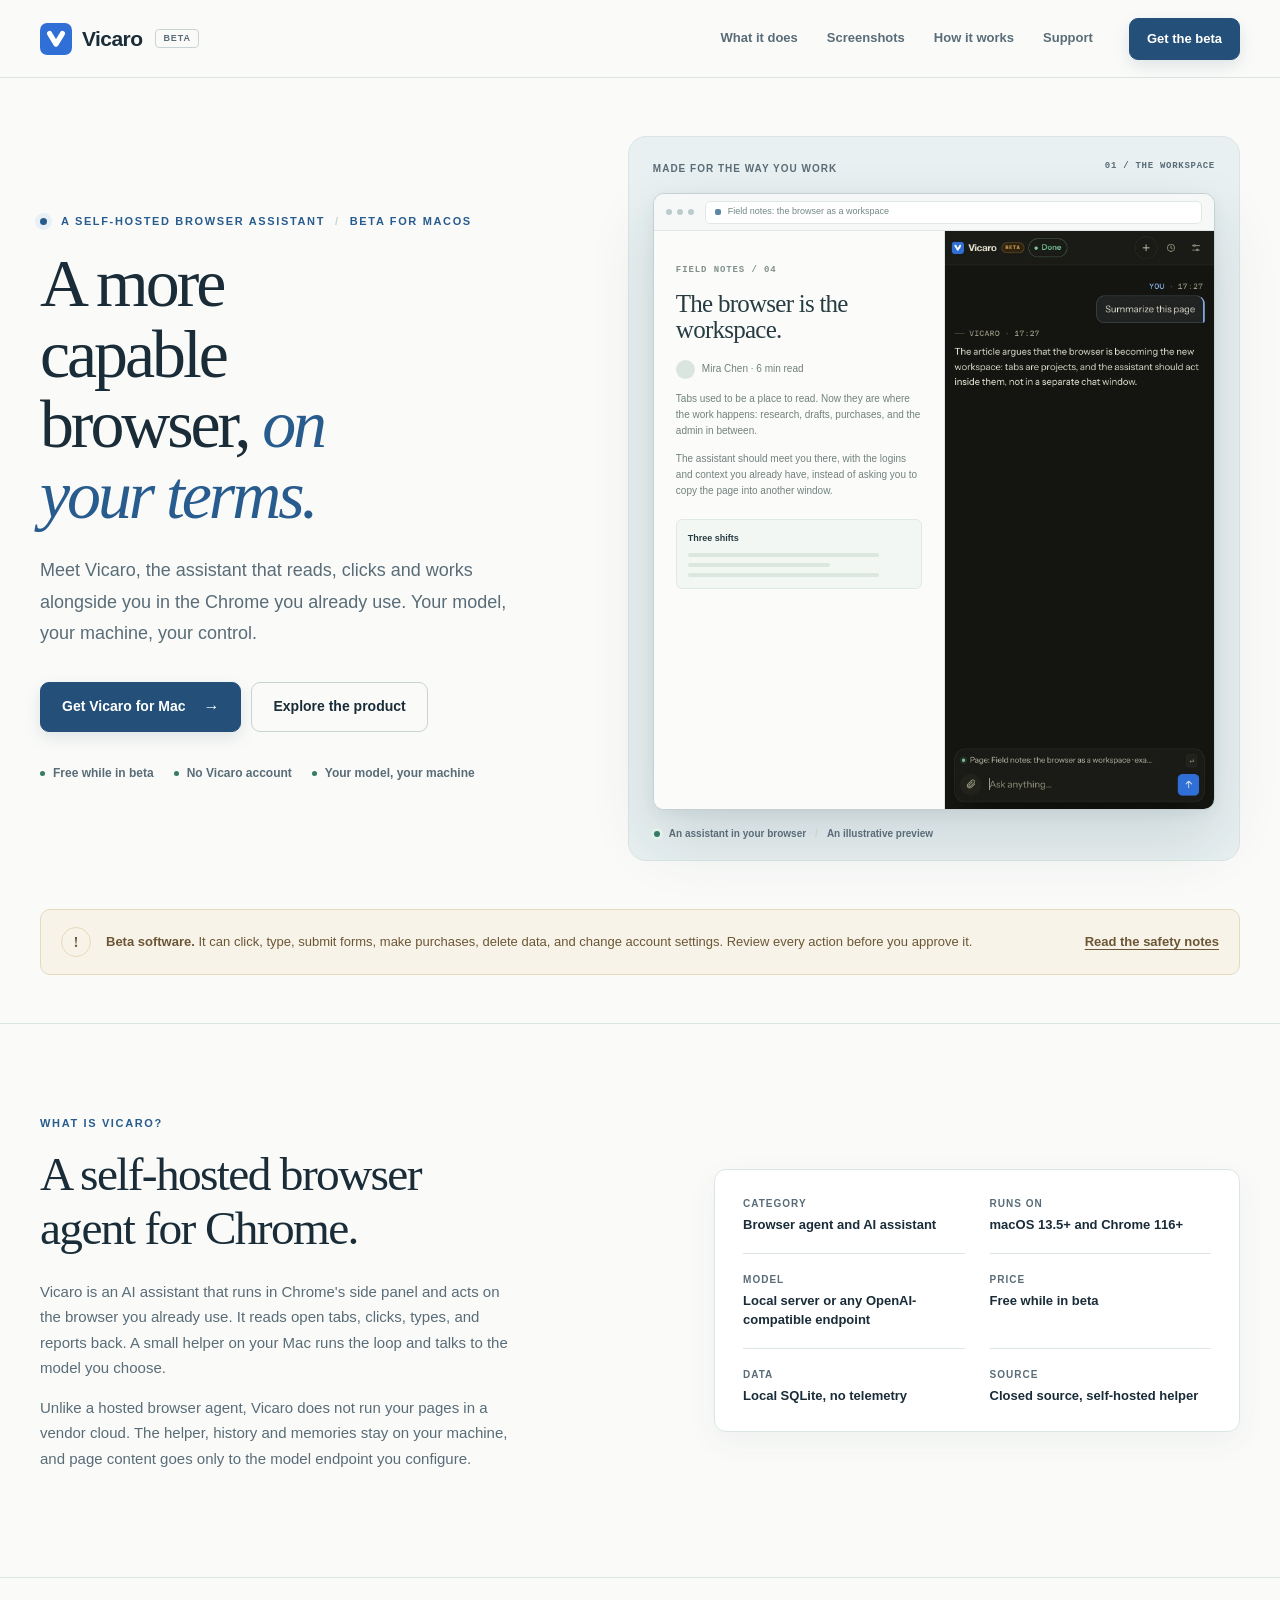
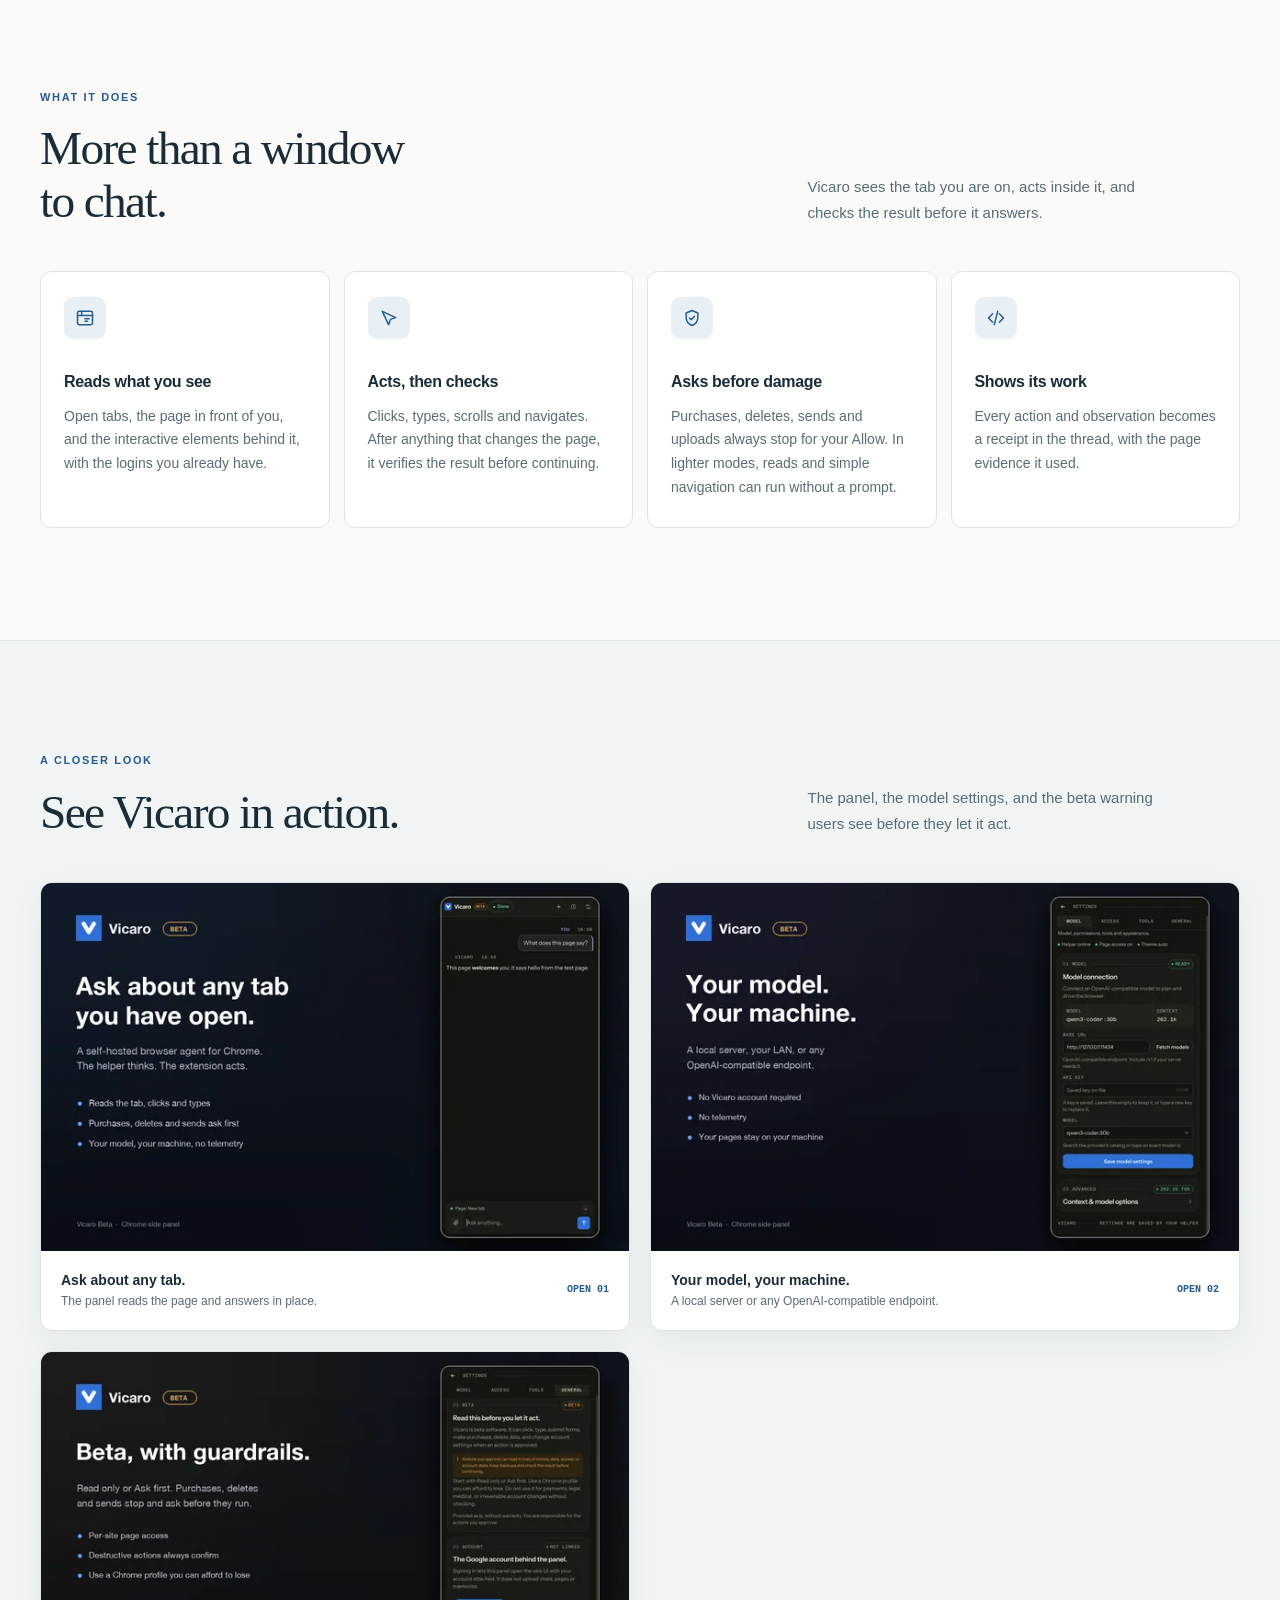
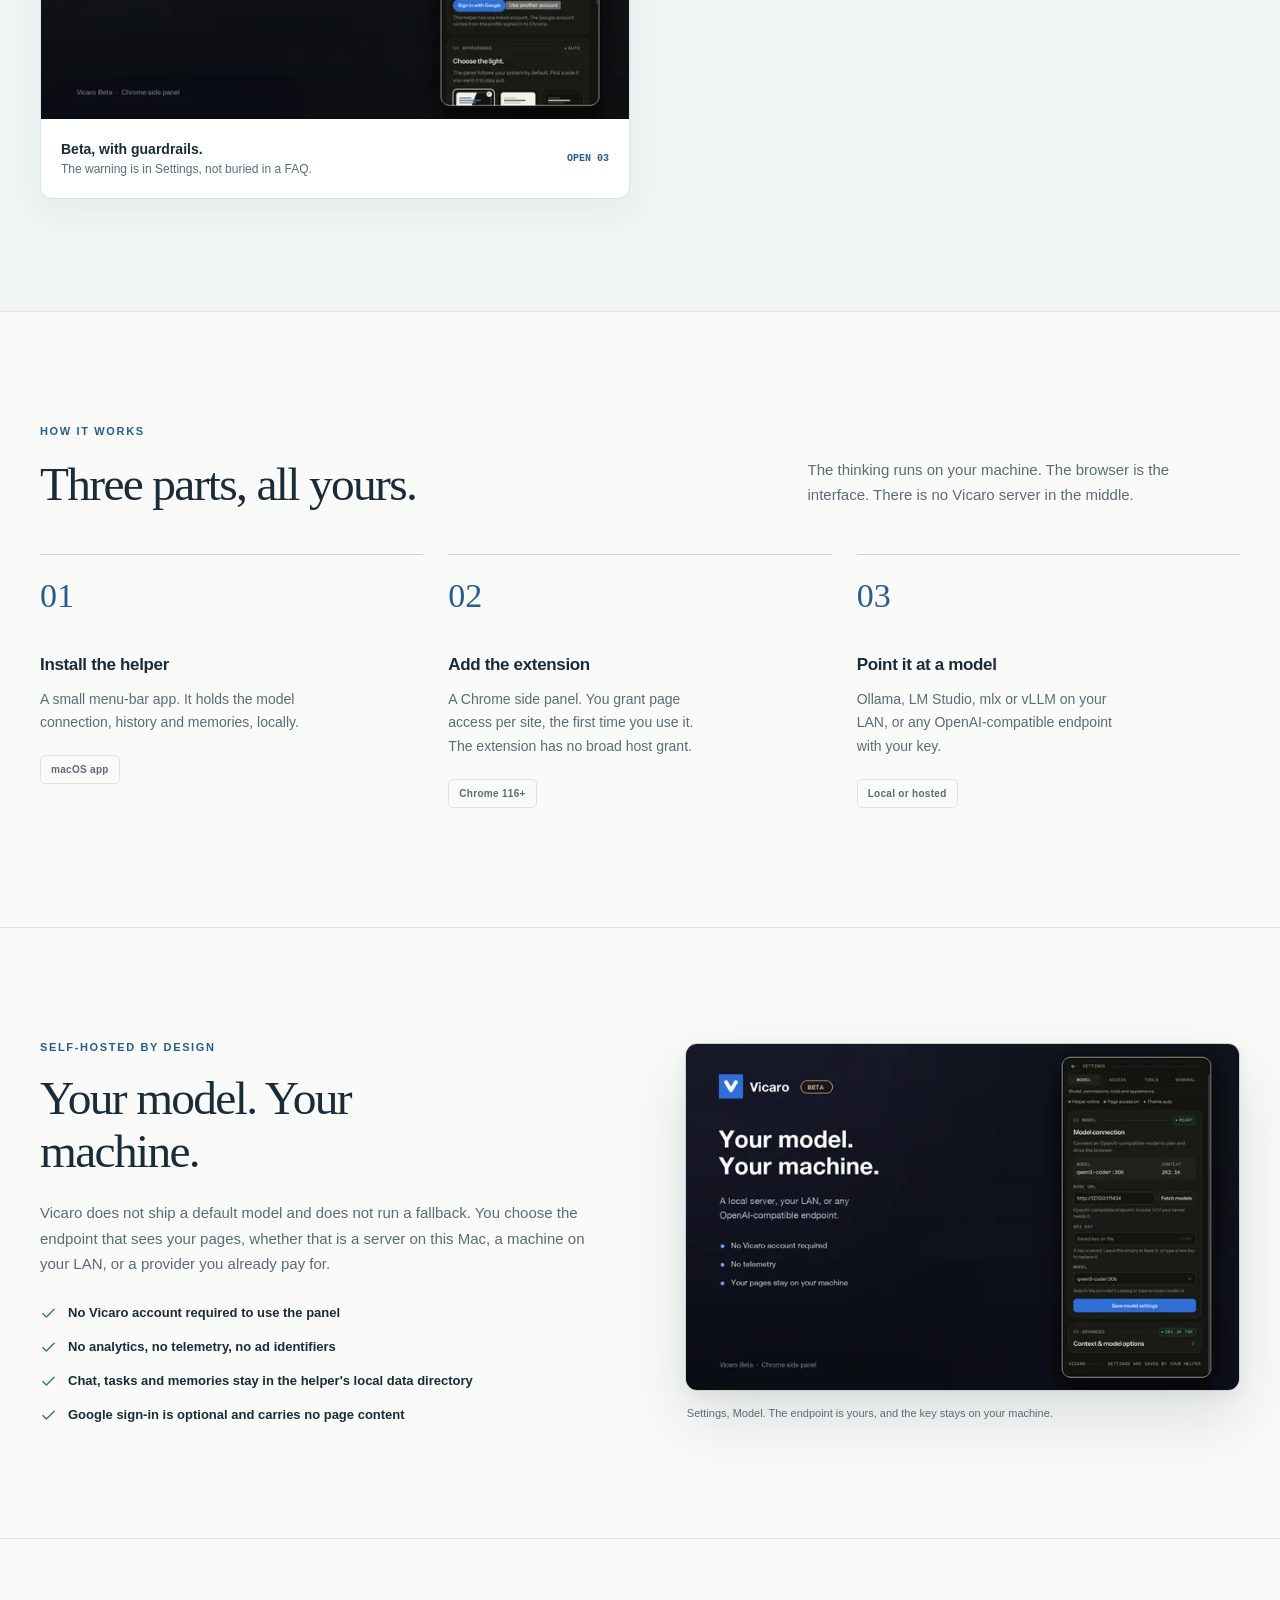
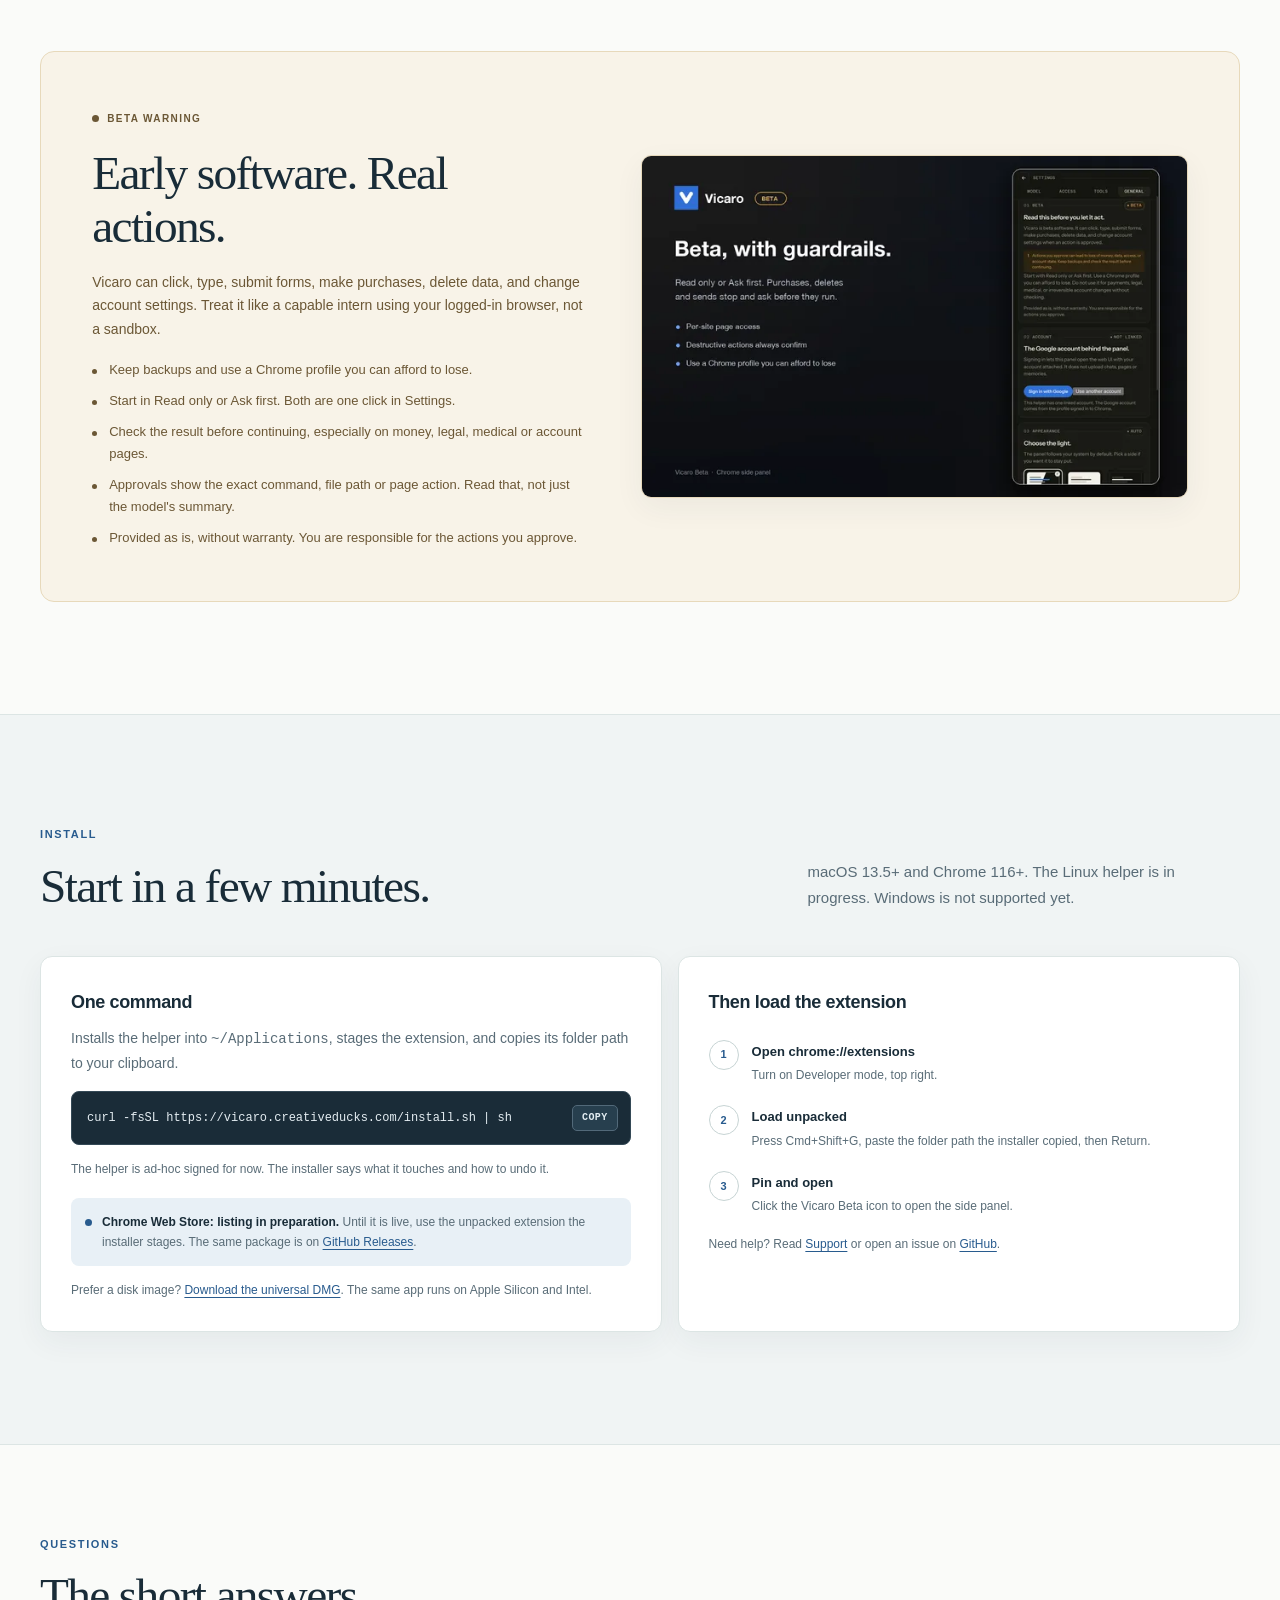
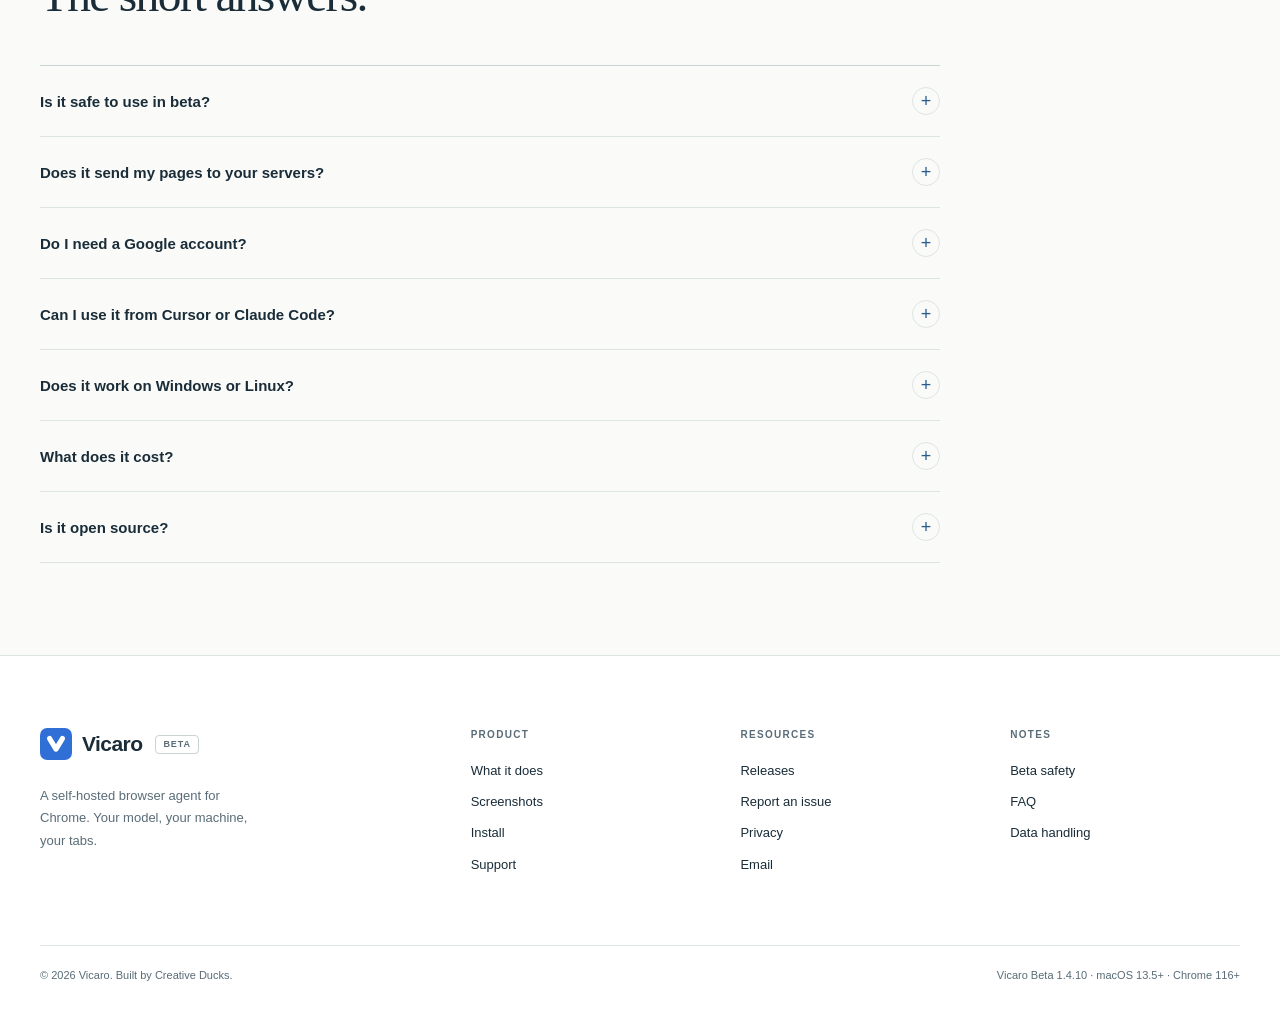
==== index.html @ 0e5fc714 "release: Vicaro Beta 1.4.10" ====
<!doctype html>
<html lang="en">
<head>
<meta charset="utf-8">
<meta name="viewport" content="width=device-width, initial-scale=1">
<meta name="google-site-verification" content="v7aWRJc6Mbb--7viYg-XmhfIxllgI6C0-7FjrFP8qRw" />
<title>Vicaro Beta, an AI coworker in your browser</title>
<meta name="description" content="A self-hosted browser agent for Chrome. Vicaro reads tabs, clicks, types, and works with the model you choose.">
<link rel="canonical" href="https://vicaro.creativeducks.com/">
<meta property="og:title" content="Vicaro Beta, an AI coworker in your browser">
<meta property="og:description" content="Self-hosted. Your model. Your Chrome. Vicaro acts in the browser you already use, with a safety gate before anything destructive.">
<meta property="og:type" content="website">
<meta property="og:locale" content="en_US">
<meta property="og:url" content="https://vicaro.creativeducks.com/">
<meta property="og:site_name" content="Vicaro">
<meta property="og:image" content="https://vicaro.creativeducks.com/og.png">
<meta property="og:image:width" content="1200">
<meta property="og:image:height" content="630">
<meta property="og:image:alt" content="Vicaro Beta side panel open in Chrome">
<meta name="twitter:card" content="summary_large_image">
<meta name="twitter:title" content="Vicaro Beta, an AI coworker in your browser">
<meta name="twitter:description" content="Self-hosted browser agent for Chrome. Your model, your machine, and a safety gate before anything destructive.">
<meta name="twitter:image" content="https://vicaro.creativeducks.com/og.png">
<meta name="twitter:image:alt" content="Vicaro Beta side panel open in Chrome">
<link rel="icon" href="favicon.ico" sizes="any">
<link rel="icon" href="favicon.svg" type="image/svg+xml">
<link rel="apple-touch-icon" href="apple-touch-icon.png">
<link rel="manifest" href="site.webmanifest">
<meta name="color-scheme" content="light dark">
<meta name="robots" content="index,follow,max-image-preview:large,max-snippet:-1,max-video-preview:-1">
<meta name="author" content="Vicaro">
<meta name="theme-color" content="#fafbf9" media="(prefers-color-scheme: light)">
<meta name="theme-color" content="#101a22" media="(prefers-color-scheme: dark)">
<link rel="stylesheet" href="site.css">
<script type="application/ld+json">
{
  "@context": "https://schema.org",
  "@graph": [
    {
      "@type": "Organization",
      "@id": "https://vicaro.creativeducks.com/#organization",
      "name": "Vicaro",
      "url": "https://vicaro.creativeducks.com/",
      "logo": {
        "@type": "ImageObject",
        "url": "https://vicaro.creativeducks.com/icon-512.png",
        "width": 512,
        "height": 512
      },
      "sameAs": [
        "https://github.com/sandeshwar/vicaro-public"
      ],
      "contactPoint": {
        "@type": "ContactPoint",
        "email": "hello@creativeducks.com",
        "contactType": "customer support"
      }
    },
    {
      "@type": "WebSite",
      "@id": "https://vicaro.creativeducks.com/#website",
      "url": "https://vicaro.creativeducks.com/",
      "name": "Vicaro Beta",
      "inLanguage": "en",
      "dateModified": "2026-11-12",
      "publisher": {
        "@id": "https://vicaro.creativeducks.com/#organization"
      }
    },
    {
      "@type": "WebPage",
      "@id": "https://vicaro.creativeducks.com/#webpage",
      "url": "https://vicaro.creativeducks.com/",
      "name": "Vicaro Beta, an AI coworker in your browser",
      "description": "A self-hosted browser agent for Chrome. Vicaro reads tabs, clicks, types, and works with the model you choose.",
      "inLanguage": "en",
      "dateModified": "2026-11-12",
      "isPartOf": {
        "@id": "https://vicaro.creativeducks.com/#website"
      },
      "about": {
        "@id": "https://vicaro.creativeducks.com/#software"
      },
      "mainEntity": {
        "@id": "https://vicaro.creativeducks.com/#software"
      },
      "primaryImageOfPage": {
        "@type": "ImageObject",
        "url": "https://vicaro.creativeducks.com/og.png"
      },
      "speakable": {
        "@type": "SpeakableSpecification",
        "cssSelector": [
          ".hero h1",
          ".hero .lede"
        ]
      }
    },
    {
      "@type": "SoftwareApplication",
      "@id": "https://vicaro.creativeducks.com/#software",
      "name": "Vicaro Beta",
      "applicationCategory": "BrowserApplication",
      "applicationSubCategory": "Self-hosted browser agent",
      "operatingSystem": "macOS 13.5+",
      "softwareVersion": "1.4.10",
      "datePublished": "2026-11-12",
      "description": "A self-hosted browser agent for Chrome. Vicaro reads tabs, clicks, types, and works with the model you choose.",
      "url": "https://vicaro.creativeducks.com/",
      "downloadUrl": "https://github.com/sandeshwar/vicaro-public/releases/latest",
      "image": "https://vicaro.creativeducks.com/og.png",
      "screenshot": [
        "https://vicaro.creativeducks.com/assets/shots/01-ask-any-tab.png",
        "https://vicaro.creativeducks.com/assets/shots/03-your-model.png",
        "https://vicaro.creativeducks.com/assets/shots/04-beta-guardrails.png"
      ],
      "featureList": [
        "Reads open tabs and page content",
        "Clicks, types, scrolls and navigates",
        "Asks before purchases, deletes, sends and uploads",
        "Connects to local or OpenAI-compatible models",
        "Runs the helper on the user's Mac",
        "Optional Google sign-in"
      ],
      "isAccessibleForFree": true,
      "offers": {
        "@type": "Offer",
        "price": "0",
        "priceCurrency": "USD"
      },
      "publisher": {
        "@id": "https://vicaro.creativeducks.com/#organization"
      }
    },
    {
      "@type": "FAQPage",
      "@id": "https://vicaro.creativeducks.com/#faq",
      "mainEntity": [
        {
          "@type": "Question",
          "name": "Is it safe to use in beta?",
          "acceptedAnswer": {
            "@type": "Answer",
            "text": "Not for anything you cannot afford to lose. It can click, type, submit forms and change settings. Start with Read only or Ask first, keep backups, and use a Chrome profile that does not hold your most important accounts."
          }
        },
        {
          "@type": "Question",
          "name": "Does it send my pages to your servers?",
          "acceptedAnswer": {
            "@type": "Answer",
            "text": "No. Vicaro has no servers. Page text, tool results and messages go to the model endpoint you configure, and nowhere else. That endpoint may be local, on your LAN, or a hosted provider you chose."
          }
        },
        {
          "@type": "Question",
          "name": "Do I need a Google account?",
          "acceptedAnswer": {
            "@type": "Answer",
            "text": "No. The panel works without one. Google sign-in is optional and only links one account to the web UI. No chats, pages or memories are sent to Google or Firebase."
          }
        },
        {
          "@type": "Question",
          "name": "Can I use it from Cursor or Claude Code?",
          "acceptedAnswer": {
            "@type": "Answer",
            "text": "Not in this build. MCP host support is in development. The helper can consume MCP servers you configure, but it does not yet register itself in Cursor or Claude Code."
          }
        },
        {
          "@type": "Question",
          "name": "Does it work on Windows or Linux?",
          "acceptedAnswer": {
            "@type": "Answer",
            "text": "macOS is the supported beta today. A Linux helper build is in progress. Windows is not supported yet."
          }
        },
        {
          "@type": "Question",
          "name": "What does it cost?",
          "acceptedAnswer": {
            "@type": "Answer",
            "text": "Nothing while it is in beta. If that changes, the price will be announced before it applies."
          }
        },
        {
          "@type": "Question",
          "name": "Is it open source?",
          "acceptedAnswer": {
            "@type": "Answer",
            "text": "No. Vicaro is closed-source software, and the helper is self-hosted: it runs on your machine and keeps its data in a local database you can inspect or delete."
          }
        }
      ]
    }
  ]
}
</script>
</head>
<body id="top">
<a class="skip" href="#main">Skip to content</a>

<header class="site-header">
  <div class="wrap header-inner">
    <a class="brand" href="index.html">
      <span class="mark"><svg viewBox="0 0 64 64" aria-hidden="true"><rect width="64" height="64" rx="14.4" fill="#2F6FD6"/><path d="M19.2 21.12 L32 42.24 L44.8 21.12" fill="none" stroke="#fff" stroke-width="10.24" stroke-linecap="round" stroke-linejoin="round"/></svg></span>
      <span class="word">Vicaro</span>
      <span class="beta">Beta</span>
    </a>
    <nav class="nav" aria-label="Primary">
      <a href="#what">What it does</a>
      <a href="#screens">Screenshots</a>
      <a href="#how">How it works</a>
      <a href="support.html">Support</a>
    </nav>
    <a class="btn small header-cta" href="#install">Get the beta</a>
    <details class="menu">
      <summary aria-label="Menu"><svg viewBox="0 0 24 24" fill="none" stroke="currentColor" stroke-width="1.8" stroke-linecap="round" aria-hidden="true"><path d="M4 7h16M4 12h16M4 17h16"/></svg></summary>
      <div class="menu-panel">
        <a href="#what">What it does</a>
        <a href="#screens">Screenshots</a>
        <a href="#how">How it works</a>
        <a href="#install">Install</a>
        <a href="support.html">Support</a>
        <a href="privacy.html">Privacy</a>
        <a class="btn small" href="#install">Get the beta</a>
      </div>
    </details>
  </div>
</header>

<main id="main">
  <section class="hero">
    <div class="wrap">
      <div class="hero-grid">
        <div class="hero-copy">
          <p class="eyebrow">A self-hosted browser assistant <span class="sep">/</span> <span class="eyebrow-alt">Beta for macOS</span></p>
          <h1>A more capable browser, <em>on your terms.</em></h1>
          <p class="lede">Meet Vicaro, the assistant that reads, clicks and works alongside you in the Chrome you already use. Your model, your machine, your control.</p>
          <div class="cta">
            <a class="btn arrow" href="#install">Get Vicaro for Mac</a>
            <a class="btn ghost" href="#screens">Explore the product</a>
          </div>
          <ul class="hero-meta">
            <li>Free while in beta</li>
            <li>No Vicaro account</li>
            <li>Your model, your machine</li>
          </ul>
        </div>

        <div class="hero-visual" aria-label="Illustration of the Vicaro side panel summarizing an article in Chrome">
          <div class="visual-topline"><span>Made for the way you work</span><span>01 / THE WORKSPACE</span></div>
          <div class="browser">
            <div class="browser-bar" aria-hidden="true">
              <span class="dots"><i></i><i></i><i></i></span>
              <span class="browser-tab"><span class="tab-dot"></span><span>Field notes: the browser as a workspace</span></span>
            </div>
            <div class="browser-body">
              <div class="page-mock" aria-hidden="true">
                <p class="mock-kicker">Field notes / 04</p>
                <h3>The browser is the workspace.</h3>
                <p class="byline"><i></i> Mira Chen &middot; 6 min read</p>
                <p>Tabs used to be a place to read. Now they are where the work happens: research, drafts, purchases, and the admin in between.</p>
                <p>The assistant should meet you there, with the logins and context you already have, instead of asking you to copy the page into another window.</p>
                <div class="mock-card">
                  <b>Three shifts</b>
                  <span></span><span></span><span></span>
                </div>
              </div>
              <div class="panel-preview">
                <img src="assets/shots/panel-hero.webp" width="800" height="1720" alt="Vicaro side panel with a summary of the current article" fetchpriority="high">
              </div>
            </div>
          </div>
          <p class="hero-status"><span class="dot"></span> An assistant in your browser <span class="sep">/</span> An illustrative preview</p>
        </div>
      </div>

      <div class="beta-band" role="note">
        <span class="icon" aria-hidden="true">!</span>
        <p><strong>Beta software.</strong> It can click, type, submit forms, make purchases, delete data, and change account settings. Review every action before you approve it.</p>
        <a href="#safety">Read the safety notes</a>
      </div>
    </div>
  </section>

  <section class="section tight" id="about">
    <div class="wrap about-grid">
      <div>
        <p class="kicker">What is Vicaro?</p>
        <h2>A self-hosted browser agent for Chrome.</h2>
        <p>Vicaro is an AI assistant that runs in Chrome's side panel and acts on the browser you already use. It reads open tabs, clicks, types, and reports back. A small helper on your Mac runs the loop and talks to the model you choose.</p>
        <p>Unlike a hosted browser agent, Vicaro does not run your pages in a vendor cloud. The helper, history and memories stay on your machine, and page content goes only to the model endpoint you configure.</p>
      </div>
      <dl class="facts">
        <div><dt>Category</dt><dd>Browser agent and AI assistant</dd></div>
        <div><dt>Runs on</dt><dd>macOS 13.5+ and Chrome 116+</dd></div>
        <div><dt>Model</dt><dd>Local server or any OpenAI-compatible endpoint</dd></div>
        <div><dt>Price</dt><dd>Free while in beta</dd></div>
        <div><dt>Data</dt><dd>Local SQLite, no telemetry</dd></div>
        <div><dt>Source</dt><dd>Closed source, self-hosted helper</dd></div>
      </dl>
    </div>
  </section>

  <section class="section" id="what">
    <div class="wrap">
      <div class="section-head">
        <div>
          <p class="kicker">What it does</p>
          <h2>More than a window to chat.</h2>
          <p class="sub">Vicaro sees the tab you are on, acts inside it, and checks the result before it answers.</p>
        </div>
      </div>
      <div class="features">
        <article class="feature">
          <span class="fico" aria-hidden="true"><svg viewBox="0 0 24 24" fill="none" stroke="currentColor" stroke-width="1.8" stroke-linecap="round" stroke-linejoin="round"><rect x="3" y="4" width="18" height="16" rx="2"/><path d="M3 9h18M8 4v5M12 13h5M12 16h3"/></svg></span>
          <div><h3>Reads what you see</h3><p>Open tabs, the page in front of you, and the interactive elements behind it, with the logins you already have.</p></div>
        </article>
        <article class="feature">
          <span class="fico" aria-hidden="true"><svg viewBox="0 0 24 24" fill="none" stroke="currentColor" stroke-width="1.8" stroke-linecap="round" stroke-linejoin="round"><path d="M4 4l7.5 16 2.2-6.3L20 11.5 4 4z"/></svg></span>
          <div><h3>Acts, then checks</h3><p>Clicks, types, scrolls and navigates. After anything that changes the page, it verifies the result before continuing.</p></div>
        </article>
        <article class="feature">
          <span class="fico" aria-hidden="true"><svg viewBox="0 0 24 24" fill="none" stroke="currentColor" stroke-width="1.8" stroke-linecap="round" stroke-linejoin="round"><path d="M12 3l7 3v5c0 4.4-3 8.2-7 10-4-1.8-7-5.6-7-10V6l7-3z"/><path d="M9 12l2 2 4-4"/></svg></span>
          <div><h3>Asks before damage</h3><p>Purchases, deletes, sends and uploads always stop for your Allow. In lighter modes, reads and simple navigation can run without a prompt.</p></div>
        </article>
        <article class="feature">
          <span class="fico" aria-hidden="true"><svg viewBox="0 0 24 24" fill="none" stroke="currentColor" stroke-width="1.8" stroke-linecap="round" stroke-linejoin="round"><path d="M8 7l-5 5 5 5M16 7l5 5-5 5M14 4l-4 16"/></svg></span>
          <div><h3>Shows its work</h3><p>Every action and observation becomes a receipt in the thread, with the page evidence it used.</p></div>
        </article>
      </div>
    </div>
  </section>

  <section class="section" id="screens">
    <div class="wrap">
      <div class="section-head">
        <div>
          <p class="kicker">A closer look</p>
          <h2>See Vicaro in action.</h2>
          <p class="sub">The panel, the model settings, and the beta warning users see before they let it act.</p>
        </div>
      </div>
      <div class="gallery">
        <figure class="shot">
          <a href="assets/shots/01-ask-any-tab.png" target="_blank" rel="noopener"><img src="assets/shots/01-ask-any-tab.webp" srcset="assets/shots/01-ask-any-tab-640.webp 640w, assets/shots/01-ask-any-tab.webp 1280w" sizes="(max-width: 760px) calc(100vw - 32px), 580px" width="1280" height="800" loading="lazy" decoding="async" alt="Vicaro side panel answering a question about the current page"></a>
          <figcaption><span><b>Ask about any tab.</b> The panel reads the page and answers in place.</span><span class="open">OPEN 01</span></figcaption>
        </figure>
        <figure class="shot">
          <a href="assets/shots/03-your-model.png" target="_blank" rel="noopener"><img src="assets/shots/03-your-model.webp" srcset="assets/shots/03-your-model-640.webp 640w, assets/shots/03-your-model.webp 1280w" sizes="(max-width: 760px) calc(100vw - 32px), 580px" width="1280" height="800" loading="lazy" decoding="async" alt="Vicaro model settings pointed at a local OpenAI-compatible endpoint"></a>
          <figcaption><span><b>Your model, your machine.</b> A local server or any OpenAI-compatible endpoint.</span><span class="open">OPEN 02</span></figcaption>
        </figure>
        <figure class="shot">
          <a href="assets/shots/04-beta-guardrails.png" target="_blank" rel="noopener"><img src="assets/shots/04-beta-guardrails.webp" srcset="assets/shots/04-beta-guardrails-640.webp 640w, assets/shots/04-beta-guardrails.webp 1280w" sizes="(max-width: 760px) calc(100vw - 32px), 580px" width="1280" height="800" loading="lazy" decoding="async" alt="Vicaro beta warning in Settings explaining possible loss of money, data or access"></a>
          <figcaption><span><b>Beta, with guardrails.</b> The warning is in Settings, not buried in a FAQ.</span><span class="open">OPEN 03</span></figcaption>
        </figure>
      </div>
    </div>
  </section>

  <section class="section" id="how">
    <div class="wrap">
      <div class="section-head">
        <div>
          <p class="kicker">How it works</p>
          <h2>Three parts, all yours.</h2>
          <p class="sub">The thinking runs on your machine. The browser is the interface. There is no Vicaro server in the middle.</p>
        </div>
      </div>
      <ol class="steps">
        <li class="step">
          <h3>Install the helper</h3>
          <p>A small menu-bar app. It holds the model connection, history and memories, locally.</p>
          <span class="step-tag">macOS app</span>
        </li>
        <li class="step">
          <h3>Add the extension</h3>
          <p>A Chrome side panel. You grant page access per site, the first time you use it. The extension has no broad host grant.</p>
          <span class="step-tag">Chrome 116+</span>
        </li>
        <li class="step">
          <h3>Point it at a model</h3>
          <p>Ollama, LM Studio, mlx or vLLM on your LAN, or any OpenAI-compatible endpoint with your key.</p>
          <span class="step-tag">Local or hosted</span>
        </li>
      </ol>
    </div>
  </section>

  <section class="section" id="model">
    <div class="wrap split">
      <div>
        <p class="kicker">Self-hosted by design</p>
        <h2>Your model. Your machine.</h2>
        <p>Vicaro does not ship a default model and does not run a fallback. You choose the endpoint that sees your pages, whether that is a server on this Mac, a machine on your LAN, or a provider you already pay for.</p>
        <ul class="checks">
          <li><svg viewBox="0 0 24 24" fill="none" stroke="currentColor" stroke-width="2" stroke-linecap="round" stroke-linejoin="round" aria-hidden="true"><path d="M20 6L9 17l-5-5"/></svg> No Vicaro account required to use the panel</li>
          <li><svg viewBox="0 0 24 24" fill="none" stroke="currentColor" stroke-width="2" stroke-linecap="round" stroke-linejoin="round" aria-hidden="true"><path d="M20 6L9 17l-5-5"/></svg> No analytics, no telemetry, no ad identifiers</li>
          <li><svg viewBox="0 0 24 24" fill="none" stroke="currentColor" stroke-width="2" stroke-linecap="round" stroke-linejoin="round" aria-hidden="true"><path d="M20 6L9 17l-5-5"/></svg> Chat, tasks and memories stay in the helper's local data directory</li>
          <li><svg viewBox="0 0 24 24" fill="none" stroke="currentColor" stroke-width="2" stroke-linecap="round" stroke-linejoin="round" aria-hidden="true"><path d="M20 6L9 17l-5-5"/></svg> Google sign-in is optional and carries no page content</li>
        </ul>
      </div>
      <div class="split-media">
        <img src="assets/shots/03-your-model.webp" srcset="assets/shots/03-your-model-640.webp 640w, assets/shots/03-your-model.webp 1280w" sizes="(max-width: 760px) calc(100vw - 32px), 560px" width="1280" height="800" loading="lazy" decoding="async" alt="Model settings showing a local endpoint and a saved API key">
        <p class="split-caption">Settings, Model. The endpoint is yours, and the key stays on your machine.</p>
      </div>
    </div>
  </section>

  <section class="section" id="safety">
    <div class="wrap">
      <div class="safety">
        <div>
          <span class="badge"><i></i> Beta warning</span>
          <h2>Early software. Real actions.</h2>
          <p>Vicaro can click, type, submit forms, make purchases, delete data, and change account settings. Treat it like a capable intern using your logged-in browser, not a sandbox.</p>
          <ul>
            <li>Keep backups and use a Chrome profile you can afford to lose.</li>
            <li>Start in Read only or Ask first. Both are one click in Settings.</li>
            <li>Check the result before continuing, especially on money, legal, medical or account pages.</li>
            <li>Approvals show the exact command, file path or page action. Read that, not just the model's summary.</li>
            <li>Provided as is, without warranty. You are responsible for the actions you approve.</li>
          </ul>
        </div>
        <img src="assets/shots/04-beta-guardrails.webp" srcset="assets/shots/04-beta-guardrails-640.webp 640w, assets/shots/04-beta-guardrails.webp 1280w" sizes="(max-width: 760px) calc(100vw - 32px), 560px" width="1280" height="800" loading="lazy" decoding="async" alt="Beta warning in Vicaro Settings describing possible loss of money, data or access">
      </div>
    </div>
  </section>

  <section class="section" id="install">
    <div class="wrap">
      <div class="section-head">
        <div>
          <p class="kicker">Install</p>
          <h2>Start in a few minutes.</h2>
          <p class="sub">macOS 13.5+ and Chrome 116+. The Linux helper is in progress. Windows is not supported yet.</p>
        </div>
      </div>
      <div class="install-grid">
        <div class="install-card">
          <h3>One command</h3>
          <p>Installs the helper into <span class="mono">~/Applications</span>, stages the extension, and copies its folder path to your clipboard.</p>
          <div class="code"><code id="install-command">curl -fsSL https://vicaro.creativeducks.com/install.sh | sh</code><button class="copy" type="button" aria-live="polite" data-copy="install-command">COPY</button></div>
          <p class="install-note">The helper is ad-hoc signed for now. The installer says what it touches and how to undo it.</p>
          <div class="store-status">
            <span class="dot" aria-hidden="true"></span>
            <p><b>Chrome Web Store: listing in preparation.</b> Until it is live, use the unpacked extension the installer stages. The same package is on <a href="https://github.com/sandeshwar/vicaro-public/releases/latest">GitHub Releases</a>.</p>
          </div>
          <p class="install-note">Prefer a disk image? <a href="https://github.com/sandeshwar/vicaro-public/releases/latest">Download the universal DMG</a>. The same app runs on Apple Silicon and Intel.</p>
        </div>
        <div class="install-card">
          <h3>Then load the extension</h3>
          <ol class="install-steps">
            <li><div><strong>Open chrome://extensions</strong><span>Turn on Developer mode, top right.</span></div></li>
            <li><div><strong>Load unpacked</strong><span>Press Cmd+Shift+G, paste the folder path the installer copied, then Return.</span></div></li>
            <li><div><strong>Pin and open</strong><span>Click the Vicaro Beta icon to open the side panel.</span></div></li>
          </ol>
          <p class="fine" style="margin-top:18px">Need help? Read <a href="support.html">Support</a> or open an issue on <a href="https://github.com/sandeshwar/vicaro-public/issues">GitHub</a>.</p>
        </div>
      </div>
    </div>
  </section>

  <section class="section tight" id="faq">
    <div class="wrap">
      <div class="section-head">
        <div>
          <p class="kicker">Questions</p>
          <h2>The short answers.</h2>
        </div>
      </div>
      <div class="faq">
        <details>
          <summary>Is it safe to use in beta?</summary>
          <p>Not for anything you cannot afford to lose. It can click, type, submit forms and change settings. Start with Read only or Ask first, keep backups, and use a Chrome profile that does not hold your most important accounts.</p>
        </details>
        <details>
          <summary>Does it send my pages to your servers?</summary>
          <p>No. Vicaro has no servers. Page text, tool results and messages go to the model endpoint you configure, and nowhere else. That endpoint may be local, on your LAN, or a hosted provider you chose.</p>
        </details>
        <details>
          <summary>Do I need a Google account?</summary>
          <p>No. The panel works without one. Google sign-in is optional and only links one account to the web UI. No chats, pages or memories are sent to Google or Firebase.</p>
        </details>
        <details>
          <summary>Can I use it from Cursor or Claude Code?</summary>
          <p>Not in this build. MCP host support is in development. The helper can consume MCP servers you configure, but it does not yet register itself in Cursor or Claude Code.</p>
        </details>
        <details>
          <summary>Does it work on Windows or Linux?</summary>
          <p>macOS is the supported beta today. A Linux helper build is in progress. Windows is not supported yet.</p>
        </details>
        <details>
          <summary>What does it cost?</summary>
          <p>Nothing while it is in beta. If that changes, the price will be announced before it applies.</p>
        </details>
        <details>
          <summary>Is it open source?</summary>
          <p>No. Vicaro is closed-source software, and the helper is self-hosted: it runs on your machine and keeps its data in a local database you can inspect or delete.</p>
        </details>
      </div>
    </div>
  </section>
</main>

<footer class="site-footer">
  <div class="wrap">
    <div class="footer-grid">
      <div class="footer-brand">
        <a class="brand" href="index.html">
          <span class="mark"><svg viewBox="0 0 64 64" aria-hidden="true"><rect width="64" height="64" rx="14.4" fill="#2F6FD6"/><path d="M19.2 21.12 L32 42.24 L44.8 21.12" fill="none" stroke="#fff" stroke-width="10.24" stroke-linecap="round" stroke-linejoin="round"/></svg></span>
          <span class="word">Vicaro</span><span class="beta">Beta</span>
        </a>
        <p>A self-hosted browser agent for Chrome. Your model, your machine, your tabs.</p>
      </div>
      <div class="footer-col">
        <h3>Product</h3>
        <a href="#what">What it does</a>
        <a href="#screens">Screenshots</a>
        <a href="#install">Install</a>
        <a href="support.html">Support</a>
      </div>
      <div class="footer-col">
        <h3>Resources</h3>
        <a href="https://github.com/sandeshwar/vicaro-public/releases/latest">Releases</a>
        <a href="https://github.com/sandeshwar/vicaro-public/issues">Report an issue</a>
        <a href="privacy.html">Privacy</a>
        <a href="mailto:hello@creativeducks.com">Email</a>
      </div>
      <div class="footer-col">
        <h3>Notes</h3>
        <a href="#safety">Beta safety</a>
        <a href="#faq">FAQ</a>
        <a href="privacy.html">Data handling</a>
      </div>
    </div>
    <div class="footer-bottom">
      <span>&copy; 2026 Vicaro. Built by Creative Ducks.</span>
      <span class="fine">Vicaro Beta 1.4.10 &middot; macOS 13.5+ &middot; Chrome 116+</span>
    </div>
  </div>
</footer>

<script src="site.js" defer></script>
</body>
</html>
---- site.css ----
/* Vicaro public site: shared design system */
:root {
  color-scheme: light dark;
  --bg: #fafbf9;
  --surface: #ffffff;
  --surface-2: #f0f4f4;
  --hero-field: #e8f0f1;
  --ink: #192c38;
  --muted: #596c77;
  --line: #dce5e4;
  --line-strong: #c7d4d4;
  --accent: #285b8e;
  --accent-hover: #173f6b;
  --accent-soft: #e8f0f6;
  --btn-bg: #244f78;
  --btn-ink: #fff;
  --btn-bg-hover: #183e64;
  --ok: #377a66;
  --ok-soft: #e1f0e9;
  --warn-bg: #f8f3e8;
  --warn-line: #e7d9bb;
  --warn-ink: #6b5735;
  --header-bg: rgba(250, 251, 249, .9);
  --shadow: 0 28px 65px rgba(29, 52, 65, .14), 0 4px 14px rgba(29, 52, 65, .05);
  --shadow-sm: 0 10px 30px rgba(29, 52, 65, .055);
  --max: 1200px;
  --header: 78px;
  --font: "Avenir Next", Avenir, "Segoe UI", sans-serif;
  --display: "Iowan Old Style", "Palatino Linotype", "Book Antiqua", Palatino, Georgia, serif;
  --mono: ui-monospace, SFMono-Regular, Menlo, Consolas, monospace;
}

@media (prefers-color-scheme: dark) {
  :root {
    --bg: #101a22;
    --surface: #182630;
    --surface-2: #1d2d37;
    --hero-field: #21343d;
    --ink: #eff4f2;
    --muted: #b0c0c5;
    --line: #31434a;
    --line-strong: #496067;
    --accent: #a6c9ea;
    --accent-hover: #c9e0f6;
    --accent-soft: #253e4e;
    --btn-bg: #d7e8f3;
    --btn-ink: #19354b;
    --btn-bg-hover: #eef7fc;
    --ok: #82cfad;
    --ok-soft: #25473d;
    --warn-bg: #302d25;
    --warn-line: #625a48;
    --warn-ink: #e9d8b8;
    --header-bg: rgba(16, 26, 34, .91);
    --shadow: 0 28px 65px rgba(0, 0, 0, .3), 0 4px 14px rgba(0, 0, 0, .16);
    --shadow-sm: 0 10px 30px rgba(0, 0, 0, .16);
  }
}

*, *::before, *::after { box-sizing: border-box; }
html { scroll-behavior: smooth; -webkit-text-size-adjust: 100%; }
body { margin: 0; background: var(--bg); color: var(--ink); font: 16px/1.7 var(--font); -webkit-font-smoothing: antialiased; text-rendering: optimizeLegibility; }
img { display: block; max-width: 100%; height: auto; }
a { color: var(--accent); text-decoration: none; }
a:hover { color: var(--accent-hover); text-decoration: underline; text-underline-offset: 3px; }
p a, li a, .store-status a, .install-note a, .legal a, .contact-band a { text-decoration: underline; text-underline-offset: 3px; }
button, input, textarea, select { font: inherit; }
:focus-visible { outline: 3px solid var(--accent); outline-offset: 4px; }
::selection { background: var(--accent); color: var(--surface); }
.skip { position: fixed; top: -80px; left: 16px; z-index: 100; padding: 10px 16px; border-radius: 8px; background: var(--ink); color: var(--bg); font-weight: 700; }
.skip:focus { top: 14px; color: var(--bg); text-decoration: none; }
.wrap { width: min(var(--max), calc(100% - 64px)); margin-inline: auto; }
.narrow { width: min(760px, calc(100% - 64px)); margin-inline: auto; }
.mono { font-family: var(--mono); overflow-wrap: anywhere; }
.eyebrow, .kicker { margin: 0 0 20px; color: var(--accent); font: 700 11px/1.4 var(--font); letter-spacing: .15em; text-transform: uppercase; }
.eyebrow { display: flex; align-items: center; flex-wrap: wrap; gap: 10px; }
.eyebrow::before { content: ""; width: 7px; height: 7px; border-radius: 50%; background: var(--accent); box-shadow: 0 0 0 5px var(--accent-soft); margin-right: 4px; }
.eyebrow .sep { color: var(--line-strong); }

.btn { display: inline-flex; align-items: center; justify-content: center; gap: 18px; min-height: 50px; padding: 0 21px; border: 1px solid var(--btn-bg); border-radius: 9px; background: var(--btn-bg); color: var(--btn-ink); font-size: 14px; font-weight: 700; line-height: 1.2; white-space: nowrap; box-shadow: 0 6px 16px rgba(28, 60, 83, .12); transition: transform .2s ease, background .2s ease, border-color .2s ease, box-shadow .2s ease; }
.btn:hover { transform: translateY(-2px); border-color: var(--btn-bg-hover); background: var(--btn-bg-hover); color: var(--btn-ink); text-decoration: none; box-shadow: 0 10px 22px rgba(28, 60, 83, .18); }
.btn:active { transform: translateY(0); }
.btn.arrow::after { content: "→"; font-size: 16px; font-weight: 400; transition: transform .2s ease; }
.btn.arrow:hover::after { transform: translateX(3px); }
.btn.ghost { border-color: var(--line-strong); background: transparent; color: var(--ink); box-shadow: none; }
.btn.ghost:hover { border-color: var(--accent); background: var(--surface); color: var(--accent); }
.btn.small { min-height: 42px; padding-inline: 17px; font-size: 13px; }
.btn svg { width: 16px; height: 16px; }
.pill { display: inline-flex; align-items: center; gap: 7px; padding: 5px 11px; border: 1px solid var(--line); border-radius: 999px; background: var(--surface); color: var(--muted); font-size: 12px; font-weight: 600; white-space: nowrap; }
.pill .dot { width: 6px; height: 6px; border-radius: 50%; background: var(--ok); }
.pill.warn { border-color: var(--warn-line); background: var(--warn-bg); color: var(--warn-ink); }

/* Navigation */
.site-header { position: sticky; top: 0; z-index: 50; height: var(--header); border-bottom: 1px solid var(--line); background: var(--header-bg); backdrop-filter: blur(18px); -webkit-backdrop-filter: blur(18px); }
.header-inner { height: 100%; display: flex; align-items: center; gap: 30px; }
.brand { display: inline-flex; align-items: center; gap: 10px; color: var(--ink); font-weight: 750; letter-spacing: -.035em; white-space: nowrap; }
.brand:hover { color: var(--ink); text-decoration: none; }
.brand .mark { width: 32px; height: 32px; flex: none; }
.brand .mark svg { display: block; width: 100%; height: 100%; }
.brand .word { font-size: 21px; }
.brand .beta { margin-left: 3px; padding: 4px 7px; border: 1px solid var(--line-strong); border-radius: 4px; color: var(--muted); font: 700 9px/1 var(--font); letter-spacing: .1em; text-transform: uppercase; }
.nav { display: flex; align-items: center; gap: 29px; margin-left: auto; }
.nav a { position: relative; color: var(--muted); font-size: 13px; font-weight: 650; transition: color .2s ease; }
.nav a:hover, .nav a[aria-current="page"] { color: var(--ink); text-decoration: none; }
.nav a[aria-current="page"]::after { content: ""; position: absolute; right: 0; bottom: -9px; left: 0; height: 2px; background: var(--accent); }
.header-cta { margin-left: 6px; }
.menu { position: relative; display: none; margin-left: auto; }
.menu summary { display: grid; place-items: center; width: 44px; height: 44px; list-style: none; cursor: pointer; border: 1px solid var(--line); border-radius: 9px; background: var(--surface); color: var(--ink); }
.menu summary::-webkit-details-marker { display: none; }
.menu summary svg { width: 19px; height: 19px; }
.menu[open] summary { border-color: var(--accent); }
.menu-panel { position: absolute; top: calc(100% + 10px); right: 0; min-width: 230px; padding: 9px; border: 1px solid var(--line); border-radius: 12px; background: var(--surface); box-shadow: var(--shadow); }
.menu-panel a { display: block; padding: 10px 12px; border-radius: 7px; color: var(--ink); font-size: 14px; font-weight: 650; }
.menu-panel a:hover, .menu-panel a[aria-current="page"] { background: var(--surface-2); text-decoration: none; }
.menu-panel .btn { display: flex; width: 100%; margin-top: 6px; color: var(--btn-ink); }
.menu-panel .btn:hover { background: var(--btn-bg-hover); }

/* Hero */
.hero { padding: 58px 0 48px; overflow: clip; }
.hero-grid { display: grid; grid-template-columns: .91fr 1.09fr; gap: clamp(40px, 6vw, 90px); align-items: center; }
.hero-copy { padding: 20px 0; }
.hero h1 { max-width: 11ch; margin: 0 0 24px; font: 500 clamp(52px, 5.3vw, 76px)/1.04 var(--display); letter-spacing: -.045em; }
.hero h1 em { color: var(--accent); font-weight: 400; }
.lede { max-width: 50ch; margin: 0; color: var(--muted); font-size: clamp(16px, 1.45vw, 18px); line-height: 1.75; }
.cta { display: flex; flex-wrap: wrap; gap: 10px; margin: 32px 0 31px; }
.hero-meta { display: flex; flex-wrap: wrap; gap: 10px 20px; margin: 0; padding: 0; list-style: none; color: var(--muted); font-size: 12px; font-weight: 600; }
.hero-meta li { display: inline-flex; align-items: center; gap: 8px; }
.hero-meta li::before { content: ""; width: 5px; height: 5px; border-radius: 50%; background: var(--ok); }
.hero-visual { position: relative; min-width: 0; padding: 23px 24px 18px; border: 1px solid var(--line); border-radius: 18px; background: var(--hero-field); }
.visual-topline { display: flex; justify-content: space-between; gap: 10px; margin: 0 0 16px; color: var(--muted); font-size: 10px; font-weight: 700; letter-spacing: .1em; text-transform: uppercase; }
.visual-topline span:last-child { font: 600 9px/1.5 var(--mono); letter-spacing: .08em; }
.browser { overflow: hidden; border: 1px solid #c4d0d2; border-radius: 11px; background: #fbfcfb; box-shadow: var(--shadow); }
.browser-bar { display: flex; align-items: center; gap: 11px; height: 37px; padding: 0 12px; border-bottom: 1px solid #dfe7e6; background: #f5f8f7; }
.dots { display: flex; flex: none; gap: 5px; }
.dots i { display: block; width: 6px; height: 6px; border-radius: 50%; background: #bdcccb; }
.browser-tab { display: flex; flex: 1; align-items: center; gap: 7px; min-width: 0; height: 23px; padding: 0 9px; overflow: hidden; border: 1px solid #e0e7e6; border-radius: 5px; background: #fff; color: #748687; font-size: 9px; white-space: nowrap; }
.browser-tab .tab-dot { width: 6px; height: 6px; flex: none; border-radius: 2px; background: #5c86a5; }
.browser-tab span { overflow: hidden; text-overflow: ellipsis; }
.browser-body { display: flex; min-width: 0; background: #f7f9f7; }
.page-mock { flex: 1; min-width: 0; padding: 34px 22px; border-right: 1px solid #dce5e4; background: #fbfcfa; color: #273c42; }
.mock-kicker { margin: 0 0 14px; color: #82908d; font: 700 9px/1.3 var(--mono); letter-spacing: .1em; text-transform: uppercase; }
.page-mock h3 { margin: 0 0 16px; font: 500 25px/1.06 var(--display); letter-spacing: -.03em; }
.page-mock .byline { display: flex; align-items: center; gap: 7px; margin: 0 0 22px; color: #899792; font-size: 9px; }
.page-mock .byline i { display: block; width: 19px; height: 19px; border-radius: 50%; background: #dbe5df; }
.page-mock p:not(.mock-kicker) { margin: 0 0 12px; color: #71807d; font-size: 10px; line-height: 1.6; }
.mock-card { margin-top: 20px; padding: 11px; border: 1px solid #e0e9e5; border-radius: 6px; background: #f3f7f4; }
.mock-card b { display: block; margin-bottom: 7px; font-size: 9px; }
.mock-card span { display: block; width: 86%; height: 4px; margin-top: 6px; border-radius: 3px; background: #dce7df; }
.mock-card span:nth-child(3) { width: 64%; }
.panel-preview { width: 48%; flex: none; overflow: hidden; background: #10130f; }
.panel-preview img { width: 100%; height: auto; }
.hero-status { display: flex; align-items: center; gap: 9px; margin: 15px 1px 0; color: var(--muted); font-size: 10px; font-weight: 600; }
.hero-status .dot { width: 6px; height: 6px; border-radius: 50%; background: var(--ok); box-shadow: 0 0 0 3px var(--ok-soft); }
.hero-status .sep { color: var(--line-strong); }
.beta-band { display: grid; grid-template-columns: auto 1fr auto; align-items: center; gap: 15px; margin: 48px 0 0; padding: 17px 20px; border: 1px solid var(--warn-line); border-radius: 10px; background: var(--warn-bg); color: var(--warn-ink); }
.beta-band .icon { display: grid; place-items: center; width: 30px; height: 30px; border: 1px solid var(--warn-line); border-radius: 50%; font: 700 15px/1 var(--display); }
.beta-band p { margin: 0; font-size: 13px; line-height: 1.55; }
.beta-band a { color: inherit; font-size: 13px; font-weight: 700; text-decoration: underline; text-underline-offset: 3px; white-space: nowrap; }

/* Content */
.section { padding: 112px 0; border-top: 1px solid var(--line); }
.section.tight { padding: 92px 0; }
section[id], .legal [id] { scroll-margin-top: calc(var(--header) + 24px); }
.section-head { margin-bottom: 43px; }
.section-head > div { display: grid; grid-template-columns: minmax(0, 1fr) minmax(240px, .62fr); column-gap: 70px; align-items: end; }
.section-head .kicker { grid-column: 1 / -1; }
.section-head h2, .about-grid h2, .split h2, .safety h2 { margin: 0; font: 500 clamp(36px, 3.7vw, 50px)/1.12 var(--display); letter-spacing: -.035em; }
.section-head h2 { max-width: 17ch; }
.section-head .sub { max-width: 45ch; margin: 0 0 3px; color: var(--muted); font-size: 15px; line-height: 1.7; }
.kicker { margin-bottom: 17px; }
.about-grid { display: grid; grid-template-columns: 1fr .92fr; align-items: center; gap: clamp(48px, 8vw, 120px); }
.about-grid h2 { max-width: 17ch; margin-bottom: 24px; }
.about-grid p:not(.kicker) { max-width: 58ch; margin: 0 0 14px; color: var(--muted); font-size: 15px; }
.facts { display: grid; grid-template-columns: 1fr 1fr; gap: 0 25px; margin: 0; padding: 8px 28px; border: 1px solid var(--line); border-radius: 12px; background: var(--surface); box-shadow: var(--shadow-sm); }
.facts div { padding: 18px 0; border-bottom: 1px solid var(--line); }
.facts div:nth-last-child(-n+2) { border-bottom: 0; }
.facts dt { margin: 0 0 4px; color: var(--muted); font: 700 10px/1.5 var(--font); letter-spacing: .1em; text-transform: uppercase; }
.facts dd { margin: 0; color: var(--ink); font-size: 13px; font-weight: 650; line-height: 1.5; }
.features { display: grid; grid-template-columns: repeat(4, minmax(0, 1fr)); gap: 14px; }
.feature { min-width: 0; padding: 25px 23px 27px; border: 1px solid var(--line); border-radius: 11px; background: var(--surface); transition: transform .2s ease, border-color .2s ease, box-shadow .2s ease; }
.feature:hover { transform: translateY(-4px); border-color: var(--line-strong); box-shadow: var(--shadow-sm); }
.feature .fico { display: grid; place-items: center; width: 42px; height: 42px; margin-bottom: 29px; border-radius: 9px; background: var(--accent-soft); color: var(--accent); }
.feature .fico svg { width: 20px; height: 20px; }
.feature h3 { margin: 0 0 9px; font-size: 16px; letter-spacing: -.02em; }
.feature p { margin: 0; color: var(--muted); font-size: 14px; line-height: 1.7; }
.section#screens, .section#install { background: var(--surface-2); }
.gallery { display: grid; grid-template-columns: repeat(2, minmax(0, 1fr)); gap: 20px; }
.shot { min-width: 0; margin: 0; overflow: hidden; border: 1px solid var(--line); border-radius: 12px; background: var(--surface); box-shadow: var(--shadow-sm); }
.shot a { display: block; overflow: hidden; background: #101a25; }
.shot img { width: 100%; aspect-ratio: 16 / 10; object-fit: cover; transition: transform .4s ease; }
.shot a:hover img { transform: scale(1.025); }
.shot figcaption { display: flex; align-items: center; justify-content: space-between; gap: 16px; min-height: 79px; padding: 17px 20px; color: var(--muted); font-size: 12px; line-height: 1.6; }
.shot figcaption b { display: block; color: var(--ink); font-size: 14px; }
.shot figcaption .open { color: var(--accent); font: 700 10px/1.4 var(--mono); white-space: nowrap; }
.steps { display: grid; grid-template-columns: repeat(3, minmax(0, 1fr)); gap: 25px; margin: 0; padding: 0; list-style: none; counter-reset: step; }
.step { min-width: 0; padding: 24px 22px 7px 0; border-top: 1px solid var(--line-strong); }
.step::before { display: block; margin-bottom: 38px; color: var(--accent); font: 500 34px/1 var(--display); content: "0" counter(step); counter-increment: step; }
.step h3 { margin: 0 0 8px; font-size: 17px; letter-spacing: -.02em; }
.step p { max-width: 35ch; margin: 0; color: var(--muted); font-size: 14px; line-height: 1.7; }
.step .step-tag { display: inline-block; margin-top: 20px; padding: 5px 10px; border: 1px solid var(--line); border-radius: 5px; color: var(--muted); font-size: 10px; font-weight: 700; letter-spacing: .03em; }
.split { display: grid; grid-template-columns: minmax(0, 1fr) minmax(0, 1fr); align-items: center; gap: clamp(48px, 7vw, 100px); }
.split.rev .split-media { order: -1; }
.split h2 { max-width: 15ch; margin-bottom: 22px; }
.split p:not(.kicker):not(.split-caption) { margin: 0 0 17px; color: var(--muted); font-size: 15px; }
.checks { display: grid; gap: 12px; margin: 25px 0 0; padding: 0; list-style: none; }
.checks li { display: flex; align-items: flex-start; gap: 11px; font-size: 13px; font-weight: 600; }
.checks li svg { width: 17px; height: 17px; flex: none; margin-top: 3px; color: var(--ok); }
.split-media img { border: 1px solid var(--line-strong); border-radius: 12px; box-shadow: var(--shadow); }
.split-caption { margin: 13px 2px 0; color: var(--muted); font-size: 11px; }
.tool-tags { display: flex; flex-wrap: wrap; gap: 8px; margin-top: 25px; }
.tool-tags span { padding: 6px 11px; border: 1px solid var(--line); border-radius: 6px; background: var(--surface); color: var(--muted); font-size: 11px; font-weight: 650; }
.safety { display: grid; grid-template-columns: .95fr 1.05fr; align-items: center; gap: 55px; padding: clamp(28px, 4vw, 52px); border: 1px solid var(--warn-line); border-radius: 14px; background: var(--warn-bg); }
.safety .badge { display: inline-flex; align-items: center; gap: 8px; margin-bottom: 20px; color: var(--warn-ink); font-size: 10px; font-weight: 750; letter-spacing: .14em; text-transform: uppercase; }
.safety .badge i { width: 7px; height: 7px; border-radius: 50%; background: currentColor; }
.safety h2 { margin-bottom: 17px; }
.safety p { margin: 0 0 17px; color: var(--warn-ink); font-size: 14px; }
.safety ul { display: grid; gap: 9px; margin: 0; padding: 0; list-style: none; }
.safety li { position: relative; padding-left: 17px; color: var(--warn-ink); font-size: 13px; }
.safety li::before { position: absolute; top: .75em; left: 0; width: 5px; height: 5px; border-radius: 50%; background: currentColor; content: ""; }
.safety img { border: 1px solid var(--warn-line); border-radius: 10px; box-shadow: var(--shadow-sm); }
.install-grid { display: grid; grid-template-columns: 1.05fr .95fr; gap: 16px; align-items: stretch; }
.install-card { min-width: 0; padding: 30px; border: 1px solid var(--line); border-radius: 12px; background: var(--surface); box-shadow: var(--shadow-sm); }
.install-card h3 { margin: 0 0 9px; font-size: 18px; letter-spacing: -.02em; }
.install-card p { margin: 0 0 16px; color: var(--muted); font-size: 14px; }
.code { display: grid; grid-template-columns: minmax(0, 1fr) auto; align-items: center; gap: 10px; min-width: 0; max-width: 100%; margin: 0; padding: 13px 12px 13px 15px; border: 1px solid #344956; border-radius: 8px; background: #1a2c38; color: #e4edf2; font: 12px/1.5 var(--mono); }
.code code { min-width: 0; overflow-x: auto; white-space: nowrap; scrollbar-width: thin; }
.copy { padding: 7px 9px; border: 1px solid #526979; border-radius: 5px; background: #273f4e; color: #e3edf2; cursor: pointer; font: 700 10px/1 var(--mono); letter-spacing: .04em; transition: background .2s ease; }
.copy:hover { background: #38596c; }
.install-card .install-note { margin: 14px 0 0; font-size: 12px; }
.store-status { display: flex; align-items: flex-start; gap: 10px; margin-top: 18px; padding: 14px; border-radius: 8px; background: var(--accent-soft); }
.store-status .dot { width: 7px; height: 7px; flex: none; margin-top: 7px; border-radius: 50%; background: var(--accent); }
.store-status p { margin: 0; font-size: 12px; }
.store-status b { color: var(--ink); }
.install-steps { display: grid; gap: 0; margin: 22px 0 0; padding: 0; list-style: none; counter-reset: ist; }
.install-steps li { display: grid; grid-template-columns: 30px 1fr; gap: 13px; padding-bottom: 21px; counter-increment: ist; }
.install-steps li:last-child { padding-bottom: 0; }
.install-steps li::before { display: grid; place-items: center; width: 30px; height: 30px; border: 1px solid var(--line-strong); border-radius: 50%; color: var(--accent); font: 700 11px/1 var(--font); content: counter(ist); }
.install-steps strong { display: block; margin: 1px 0 3px; font-size: 13px; }
.install-steps span { display: block; color: var(--muted); font-size: 12px; line-height: 1.55; }
.install-card .fine { color: var(--muted); font-size: 12px; }
.faq { max-width: 900px; border-top: 1px solid var(--line-strong); }
.faq details { padding: 21px 0; border-bottom: 1px solid var(--line); }
.faq summary { display: flex; align-items: center; justify-content: space-between; gap: 20px; list-style: none; cursor: pointer; font-size: 15px; font-weight: 700; }
.faq summary::-webkit-details-marker { display: none; }
.faq summary::after { display: grid; place-items: center; width: 28px; height: 28px; flex: none; border: 1px solid var(--line); border-radius: 50%; color: var(--accent); font-size: 18px; font-weight: 400; line-height: 1; content: "+"; transition: background .2s ease, border-color .2s ease; }
.faq summary:hover::after, .faq details[open] summary::after { border-color: var(--line-strong); background: var(--accent-soft); }
.faq details[open] summary::after { content: "−"; }
.faq details p { max-width: 72ch; margin: 13px 40px 0 0; color: var(--muted); font-size: 14px; }

/* Footer */
.site-footer { padding: 70px 0 30px; border-top: 1px solid var(--line); background: var(--surface); }
.footer-grid { display: grid; grid-template-columns: 1.7fr repeat(3, 1fr); gap: 40px; }
.footer-brand p { max-width: 31ch; margin: 17px 0 0; color: var(--muted); font-size: 13px; }
.footer-col h3 { margin: 0 0 17px; color: var(--muted); font-size: 10px; font-weight: 750; letter-spacing: .13em; text-transform: uppercase; }
.footer-col a { display: block; margin: 9px 0; color: var(--ink); font-size: 13px; }
.footer-col a:hover { color: var(--accent); text-decoration: none; }
.footer-bottom { display: flex; flex-wrap: wrap; justify-content: space-between; gap: 10px; margin-top: 60px; padding-top: 20px; border-top: 1px solid var(--line); color: var(--muted); font-size: 11px; }
.footer-bottom .fine { margin: 0; }

/* Support and privacy */
.page-hero { padding: 78px 0 42px; border-bottom: 1px solid var(--line); }
.page-hero h1 { margin: 0 0 20px; font: 500 clamp(45px, 5vw, 64px)/1.05 var(--display); letter-spacing: -.045em; }
.page-hero .lede { max-width: 65ch; }
.page-hero .meta { margin: 21px 0 0; color: var(--muted); font-size: 11px; font-weight: 650; letter-spacing: .04em; }
.legal-layout { display: grid; grid-template-columns: 225px minmax(0, 1fr); align-items: start; gap: clamp(50px, 8vw, 110px); padding: 48px 0 105px; }
.legal-layout > * { min-width: 0; }
.toc { position: sticky; top: calc(var(--header) + 24px); padding: 20px; border: 1px solid var(--line); border-radius: 10px; background: var(--surface); }
.toc b { display: block; margin: 1px 7px 12px; color: var(--muted); font-size: 10px; letter-spacing: .12em; text-transform: uppercase; }
.toc a { display: block; padding: 6px 7px; border-radius: 5px; color: var(--muted); font-size: 12px; font-weight: 600; }
.toc a:hover { background: var(--surface-2); color: var(--ink); text-decoration: none; }
.legal { width: 100%; max-width: 760px; min-width: 0; }
.legal .summary-card { margin: 0 0 42px; padding: 23px 25px; border: 1px solid var(--line); border-left: 3px solid var(--accent); border-radius: 8px; background: var(--surface); box-shadow: var(--shadow-sm); }
.legal .summary-card p { margin: 0; font-size: 15px; }
.legal h2 { margin: 42px 0 12px; font: 500 28px/1.2 var(--display); letter-spacing: -.025em; }
.legal p, .legal li { font-size: 15px; line-height: 1.8; }
.legal p { margin: 0 0 15px; color: var(--muted); }
.legal ul { margin: 0 0 17px; padding-left: 21px; color: var(--muted); }
.legal li { margin: 8px 0; }
.legal strong { color: var(--ink); }
.legal .mono { padding: 2px 5px; border: 1px solid var(--line); border-radius: 4px; background: var(--surface-2); font-size: 12px; }
.legal .callout { margin: 22px 0; padding: 17px 19px; border: 1px solid var(--warn-line); border-radius: 8px; background: var(--warn-bg); color: var(--warn-ink); font-size: 13px; }
.support-grid { display: grid; grid-template-columns: repeat(2, 1fr); gap: 14px; margin: 8px 0 10px; }
.support-card { display: block; padding: 22px; border: 1px solid var(--line); border-radius: 10px; background: var(--surface); color: var(--ink); box-shadow: var(--shadow-sm); transition: transform .2s ease, border-color .2s ease; }
.support-card:hover { transform: translateY(-2px); border-color: var(--line-strong); text-decoration: none; }
.support-card b { display: block; margin-bottom: 5px; font-size: 16px; }
.support-card span { display: block; color: var(--muted); font-size: 13px; }
.support-card .go { margin-top: 12px; color: var(--accent); font: 700 11px/1 var(--mono); }
.contact-band { display: flex; flex-wrap: wrap; align-items: center; justify-content: space-between; gap: 18px; margin-top: 24px; padding: 26px; border: 1px solid var(--line); border-radius: 10px; background: var(--surface); }
.contact-band h2 { margin: 0 0 6px; font-size: 25px; }
.contact-band p { max-width: 52ch; margin: 0; font-size: 13px; }

@media (max-width: 1050px) {
  .hero-grid { gap: 38px; }
  .hero h1 { font-size: clamp(49px, 5.5vw, 62px); }
  .features { grid-template-columns: repeat(2, minmax(0, 1fr)); }
  .feature .fico { margin-bottom: 24px; }
  .nav { gap: 20px; }
}
@media (max-width: 850px) {
  :root { --header: 70px; }
  .nav, .header-cta { display: none; }
  .menu { display: block; }
  .hero { padding-top: 45px; }
  .hero-grid { grid-template-columns: 1fr; gap: 35px; }
  .hero-copy { padding: 10px 0 0; }
  .hero h1 { max-width: 13ch; font-size: clamp(50px, 8vw, 70px); }
  .hero-visual { max-width: 690px; }
  .panel-preview { width: 45%; }
  .section { padding: 85px 0; }
  .section.tight { padding: 75px 0; }
  .about-grid { gap: 38px; }
  .split { gap: 38px; }
  .safety { gap: 30px; }
  .legal-layout { grid-template-columns: 1fr; gap: 30px; }
  .toc { position: static; display: flex; flex-wrap: wrap; gap: 4px; }
  .toc b { width: 100%; margin-bottom: 7px; }
}
@media (max-width: 620px) {
  :root { --header: 66px; }
  .wrap, .narrow { width: calc(100% - 36px); }
  .brand .mark { width: 30px; height: 30px; }
  .hero { padding-top: 35px; padding-bottom: 36px; }
  .hero h1 { font-size: clamp(45px, 11vw, 61px); }
  .eyebrow { font-size: 10px; }
  .eyebrow .sep, .eyebrow .eyebrow-alt { display: none; }
  .lede { font-size: 16px; }
  .cta { margin: 25px 0; }
  .hero-meta { gap: 8px 14px; }
  .hero-visual { padding: 15px; }
  .visual-topline { margin-bottom: 12px; font-size: 9px; }
  .visual-topline span:last-child { font-size: 8px; }
  .page-mock { padding: 22px 15px; }
  .page-mock h3 { font-size: 19px; }
  .page-mock p:not(.mock-kicker) { font-size: 9px; }
  .page-mock .byline { margin-bottom: 14px; font-size: 8px; }
  .mock-card { margin-top: 10px; }
  .panel-preview { width: 49%; }
  .hero-status { flex-wrap: wrap; }
  .beta-band { grid-template-columns: auto 1fr; margin-top: 30px; padding: 16px; }
  .beta-band a { grid-column: 2; }
  .section { padding: 68px 0; }
  .section.tight { padding: 62px 0; }
  .section-head { margin-bottom: 30px; }
  .section-head > div { display: block; }
  .section-head h2 { margin-bottom: 13px; }
  .section-head h2, .about-grid h2, .split h2, .safety h2 { font-size: clamp(34px, 9vw, 43px); }
  .about-grid, .features, .gallery, .steps, .split, .safety, .install-grid { grid-template-columns: 1fr; }
  .about-grid, .split { gap: 32px; }
  .facts { padding: 5px 20px; }
  .facts div { padding: 16px 0; }
  .feature { padding: 22px; }
  .feature .fico { margin-bottom: 20px; }
  .steps { gap: 25px; }
  .step { padding-top: 18px; }
  .step::before { margin-bottom: 20px; }
  .split.rev .split-media { order: 0; }
  .safety { padding: 25px; }
  .safety img { order: 0; }
  .install-card { padding: 23px; }
  .footer-grid { grid-template-columns: repeat(2, 1fr); gap: 28px; }
  .footer-brand { grid-column: 1 / -1; }
  .footer-bottom { margin-top: 40px; }
  .page-hero { padding: 50px 0 35px; }
  .legal-layout { padding: 30px 0 70px; }
  .support-grid { grid-template-columns: 1fr; }
}
@media (max-width: 450px) {
  .cta { display: grid; grid-template-columns: 1fr; }
  .cta .btn { width: 100%; }
}
@media (max-width: 380px) {
  .visual-topline span:last-child { display: none; }
  .page-mock p:not(.mock-kicker), .page-mock .byline, .mock-card { display: none; }
  .page-mock { padding: 18px 12px; }
  .page-mock h3 { font-size: 18px; }
  .hero-status .sep { display: none; }
  .facts { grid-template-columns: 1fr; }
  .facts div:nth-last-child(2) { border-bottom: 1px solid var(--line); }
}
@media (prefers-reduced-motion: reduce) {
  html { scroll-behavior: auto; }
  *, *::before, *::after { transition-duration: .001ms !important; animation-duration: .001ms !important; }
}
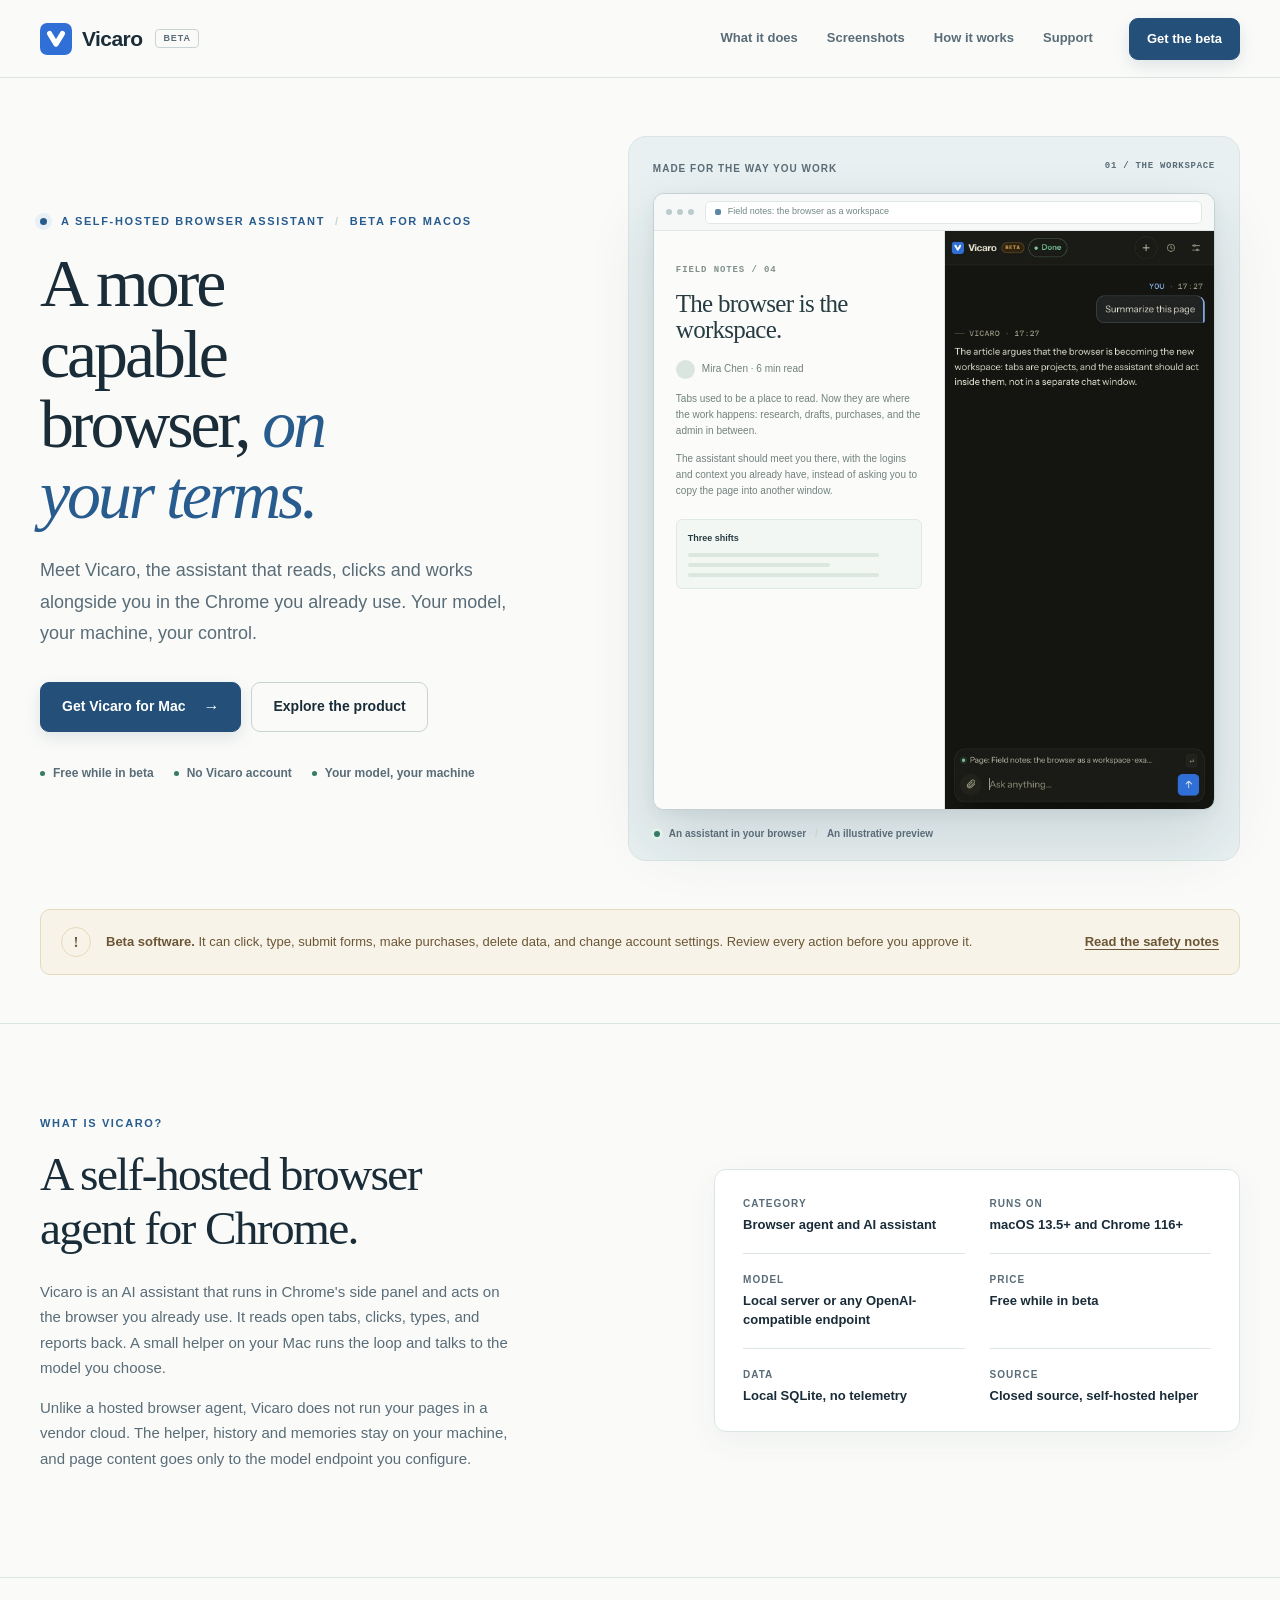
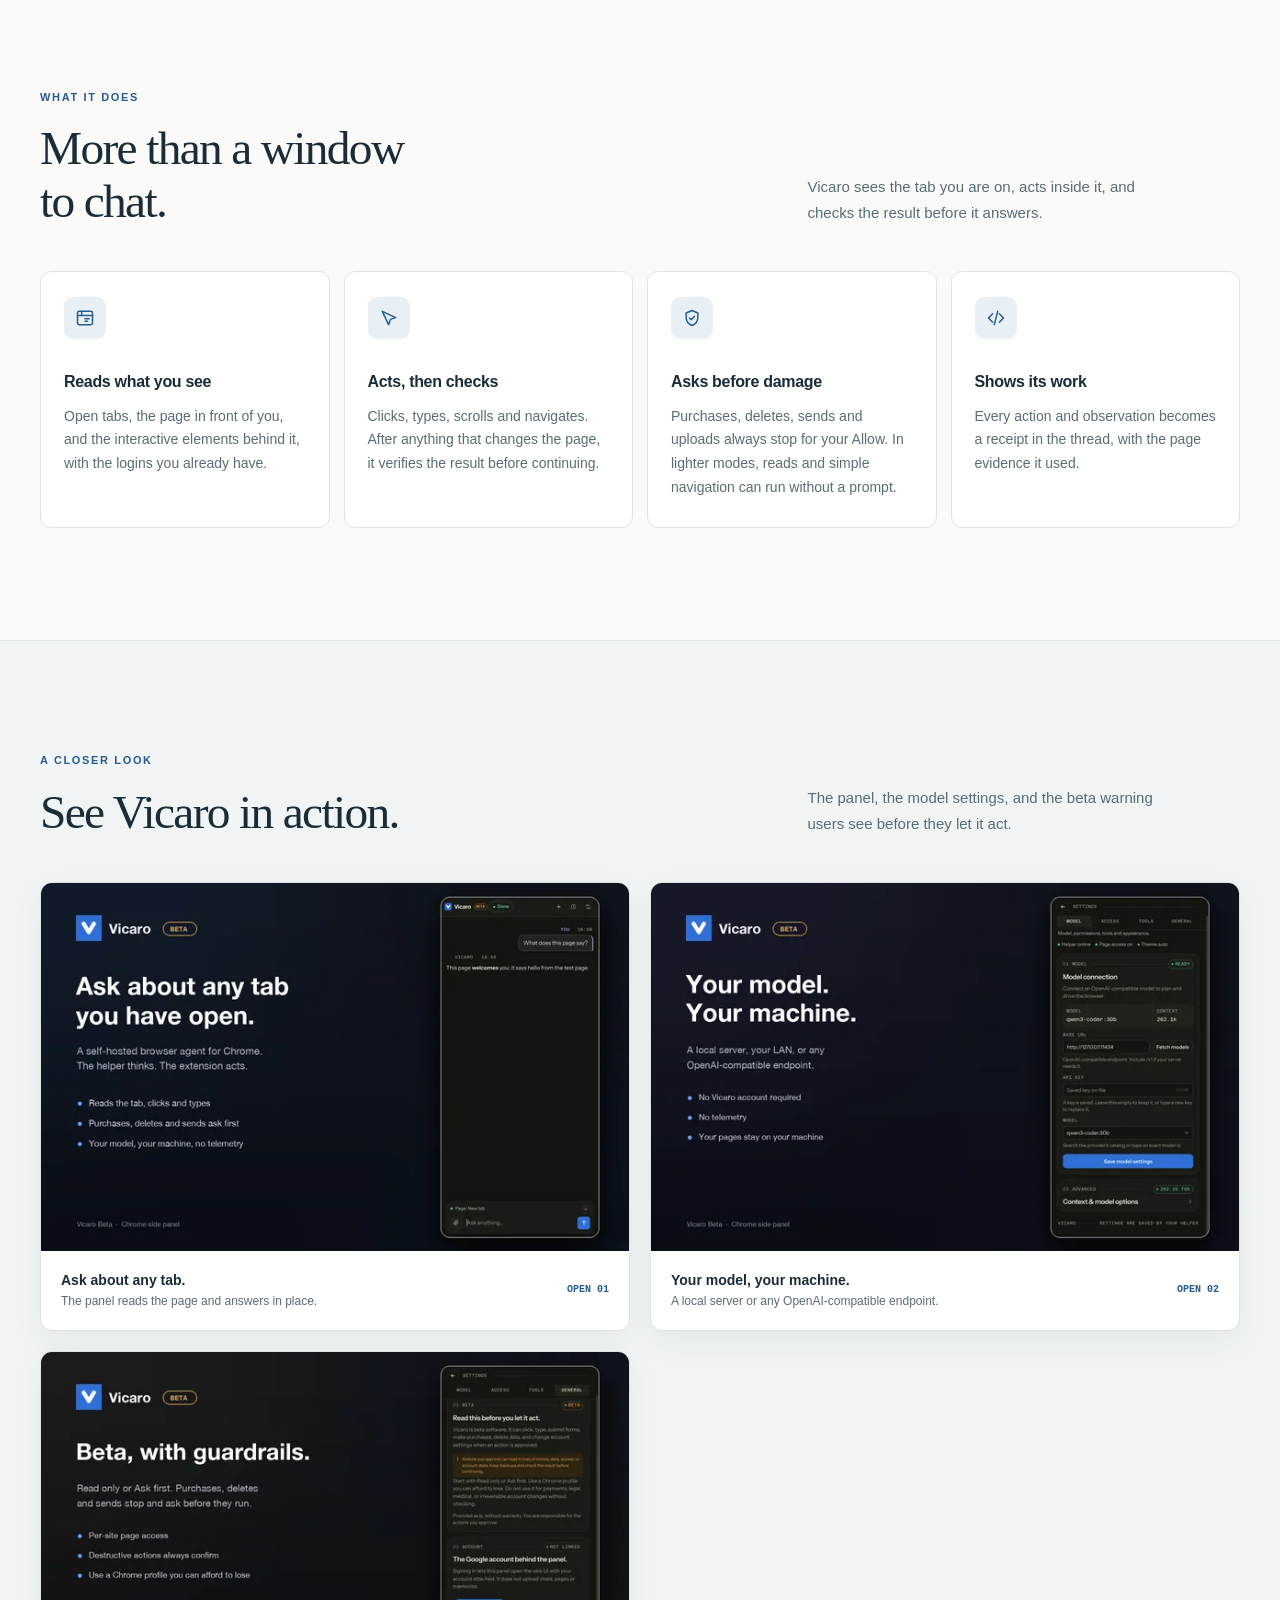
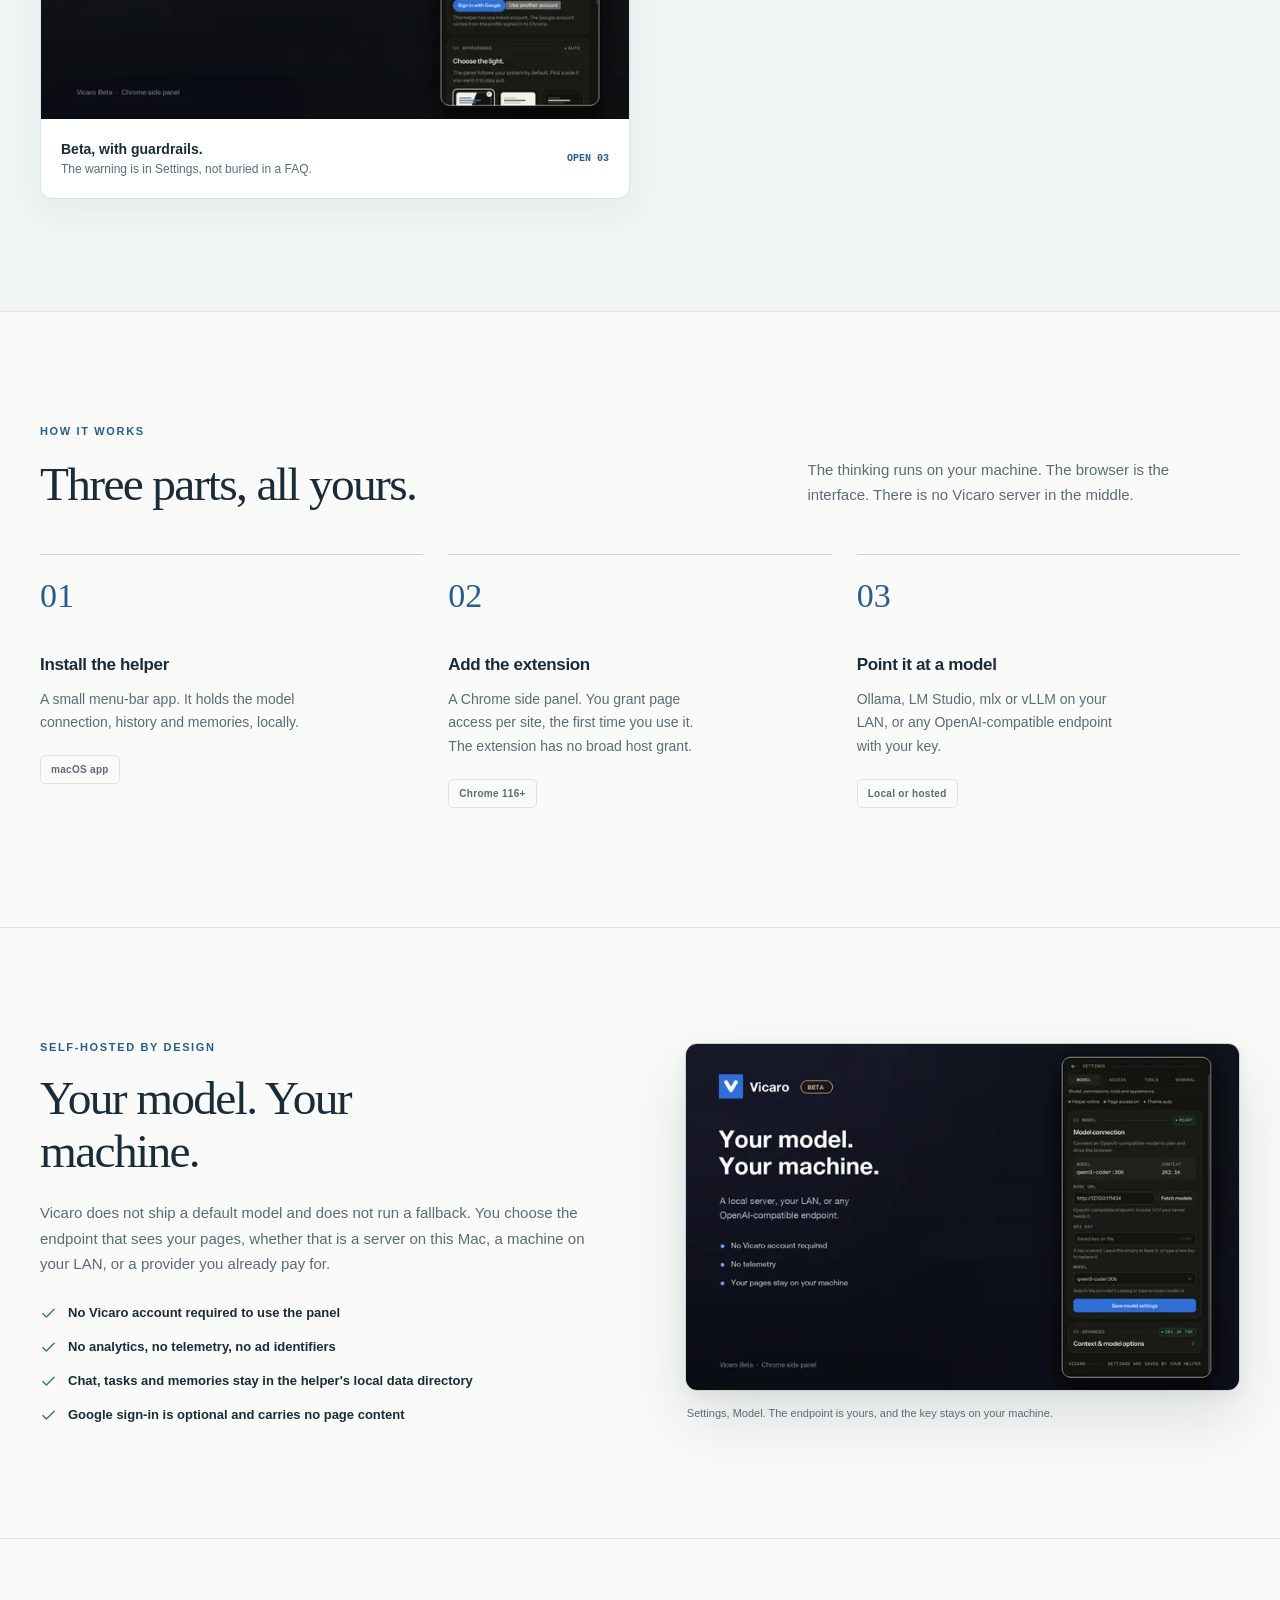
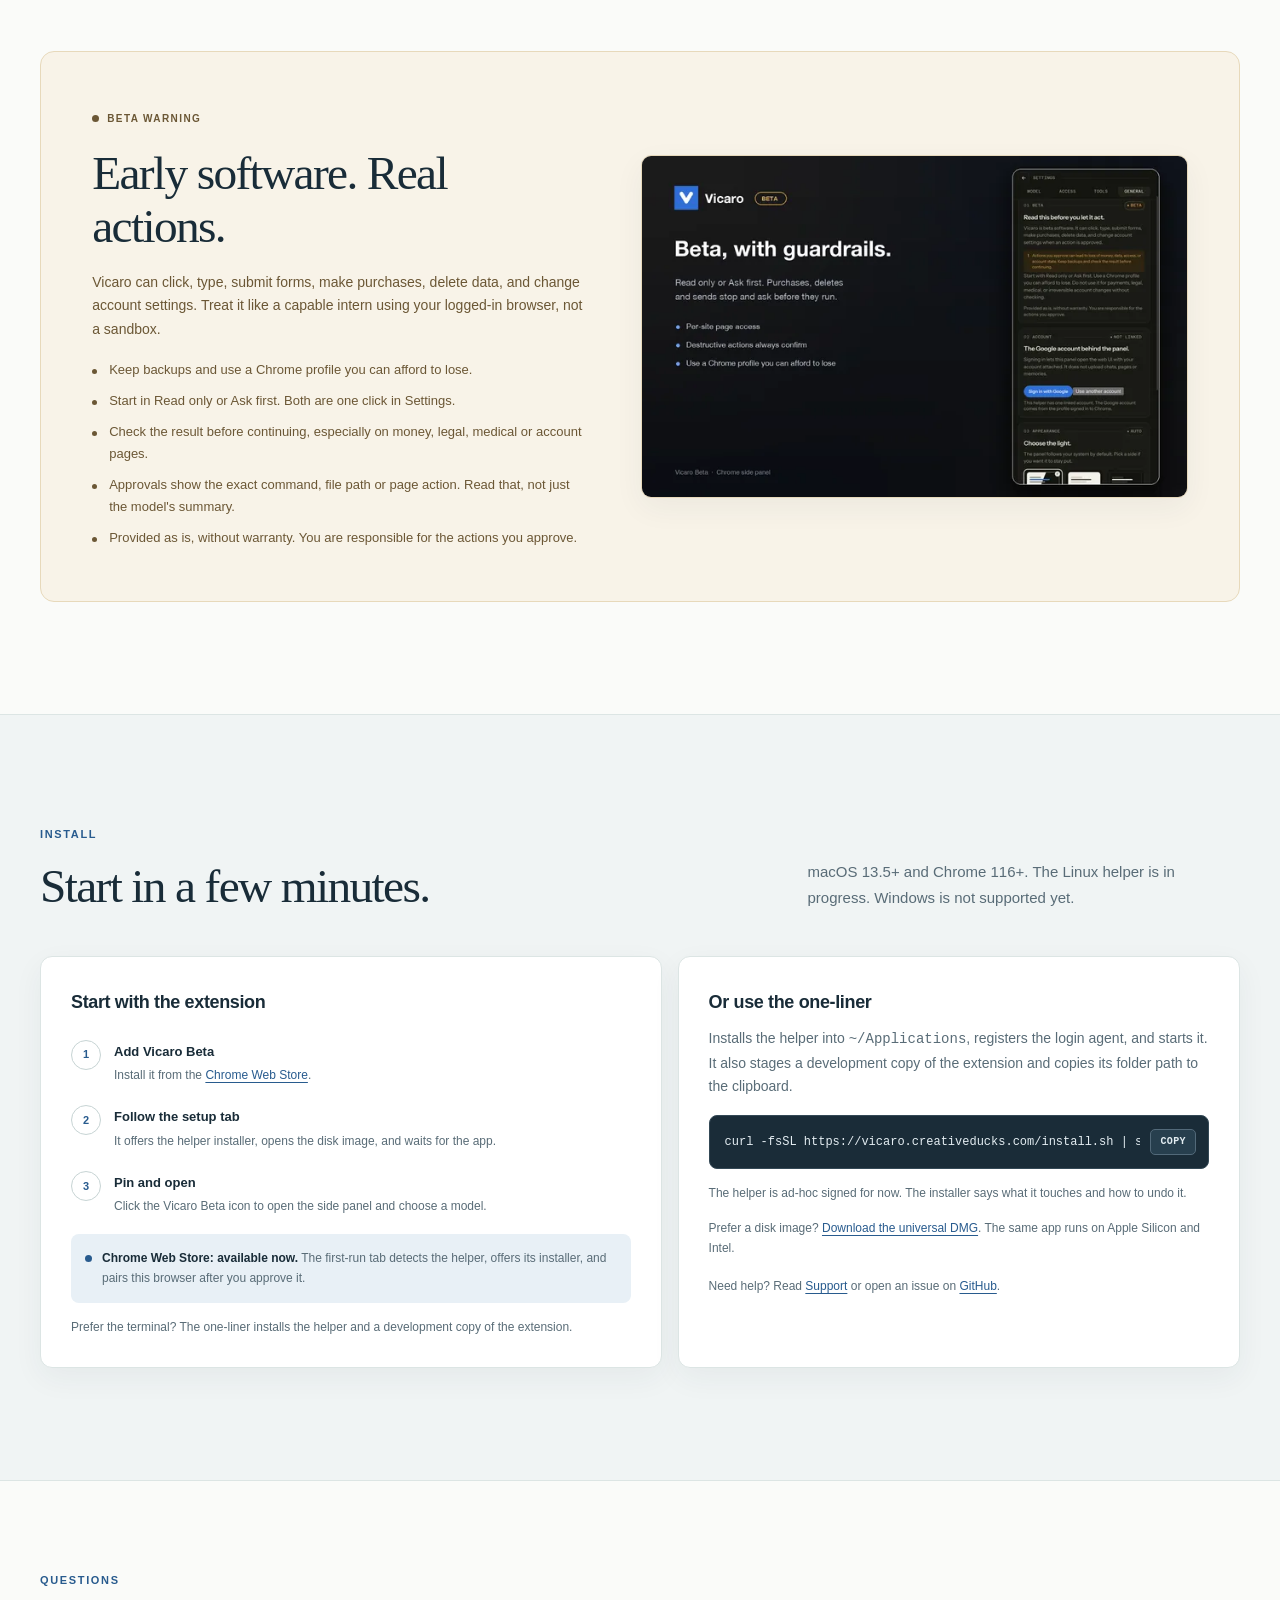
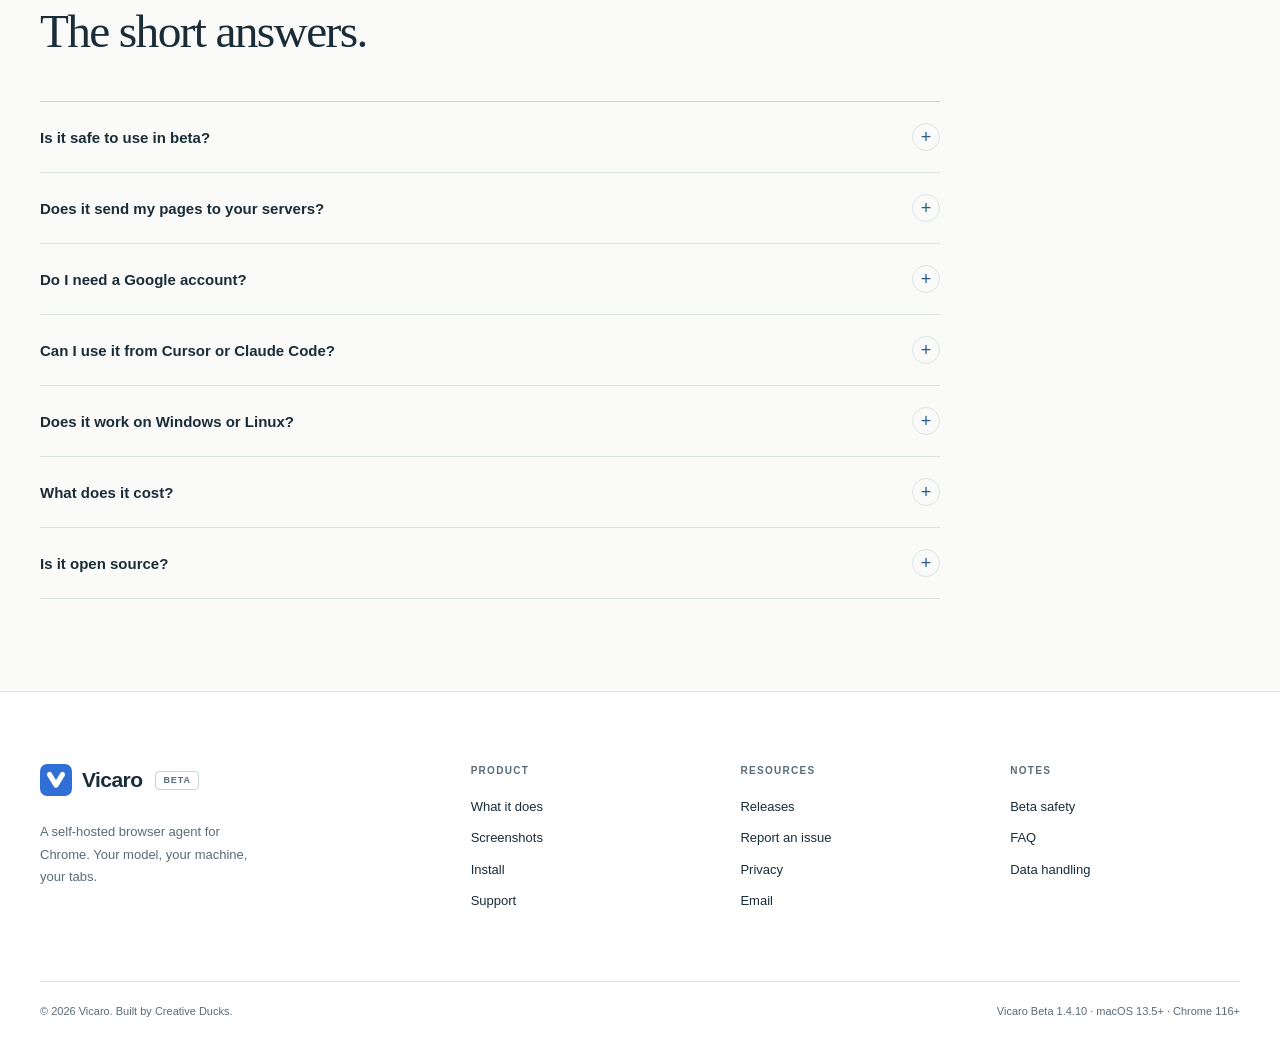
==== commit 59df0a81: "site: lead with the Chrome Web Store and document helper setup The store listing is live and extensi" ====
--- a/index.html
+++ b/index.html
@@ -440,23 +440,24 @@
       </div>
       <div class="install-grid">
         <div class="install-card">
-          <h3>One command</h3>
-          <p>Installs the helper into <span class="mono">~/Applications</span>, stages the extension, and copies its folder path to your clipboard.</p>
+          <h3>Start with the extension</h3>
+          <ol class="install-steps">
+            <li><div><strong>Add Vicaro Beta</strong><span>Install it from the <a href="https://chromewebstore.google.com/detail/vicaro-beta/inemnoeadlodgmheeijooeknmladelok">Chrome Web Store</a>.</span></div></li>
+            <li><div><strong>Follow the setup tab</strong><span>It offers the helper installer, opens the disk image, and waits for the app.</span></div></li>
+            <li><div><strong>Pin and open</strong><span>Click the Vicaro Beta icon to open the side panel and choose a model.</span></div></li>
+          </ol>
+          <div class="store-status">
+            <span class="dot" aria-hidden="true"></span>
+            <p><b>Chrome Web Store: available now.</b> The first-run tab detects the helper, offers its installer, and pairs this browser after you approve it.</p>
+          </div>
+          <p class="install-note">Prefer the terminal? The one-liner installs the helper and a development copy of the extension.</p>
+        </div>
+        <div class="install-card">
+          <h3>Or use the one-liner</h3>
+          <p>Installs the helper into <span class="mono">~/Applications</span>, registers the login agent, and starts it. It also stages a development copy of the extension and copies its folder path to the clipboard.</p>
           <div class="code"><code id="install-command">curl -fsSL https://vicaro.creativeducks.com/install.sh | sh</code><button class="copy" type="button" aria-live="polite" data-copy="install-command">COPY</button></div>
           <p class="install-note">The helper is ad-hoc signed for now. The installer says what it touches and how to undo it.</p>
-          <div class="store-status">
-            <span class="dot" aria-hidden="true"></span>
-            <p><b>Chrome Web Store: listing in preparation.</b> Until it is live, use the unpacked extension the installer stages. The same package is on <a href="https://github.com/sandeshwar/vicaro-public/releases/latest">GitHub Releases</a>.</p>
-          </div>
           <p class="install-note">Prefer a disk image? <a href="https://github.com/sandeshwar/vicaro-public/releases/latest">Download the universal DMG</a>. The same app runs on Apple Silicon and Intel.</p>
-        </div>
-        <div class="install-card">
-          <h3>Then load the extension</h3>
-          <ol class="install-steps">
-            <li><div><strong>Open chrome://extensions</strong><span>Turn on Developer mode, top right.</span></div></li>
-            <li><div><strong>Load unpacked</strong><span>Press Cmd+Shift+G, paste the folder path the installer copied, then Return.</span></div></li>
-            <li><div><strong>Pin and open</strong><span>Click the Vicaro Beta icon to open the side panel.</span></div></li>
-          </ol>
           <p class="fine" style="margin-top:18px">Need help? Read <a href="support.html">Support</a> or open an issue on <a href="https://github.com/sandeshwar/vicaro-public/issues">GitHub</a>.</p>
         </div>
       </div>
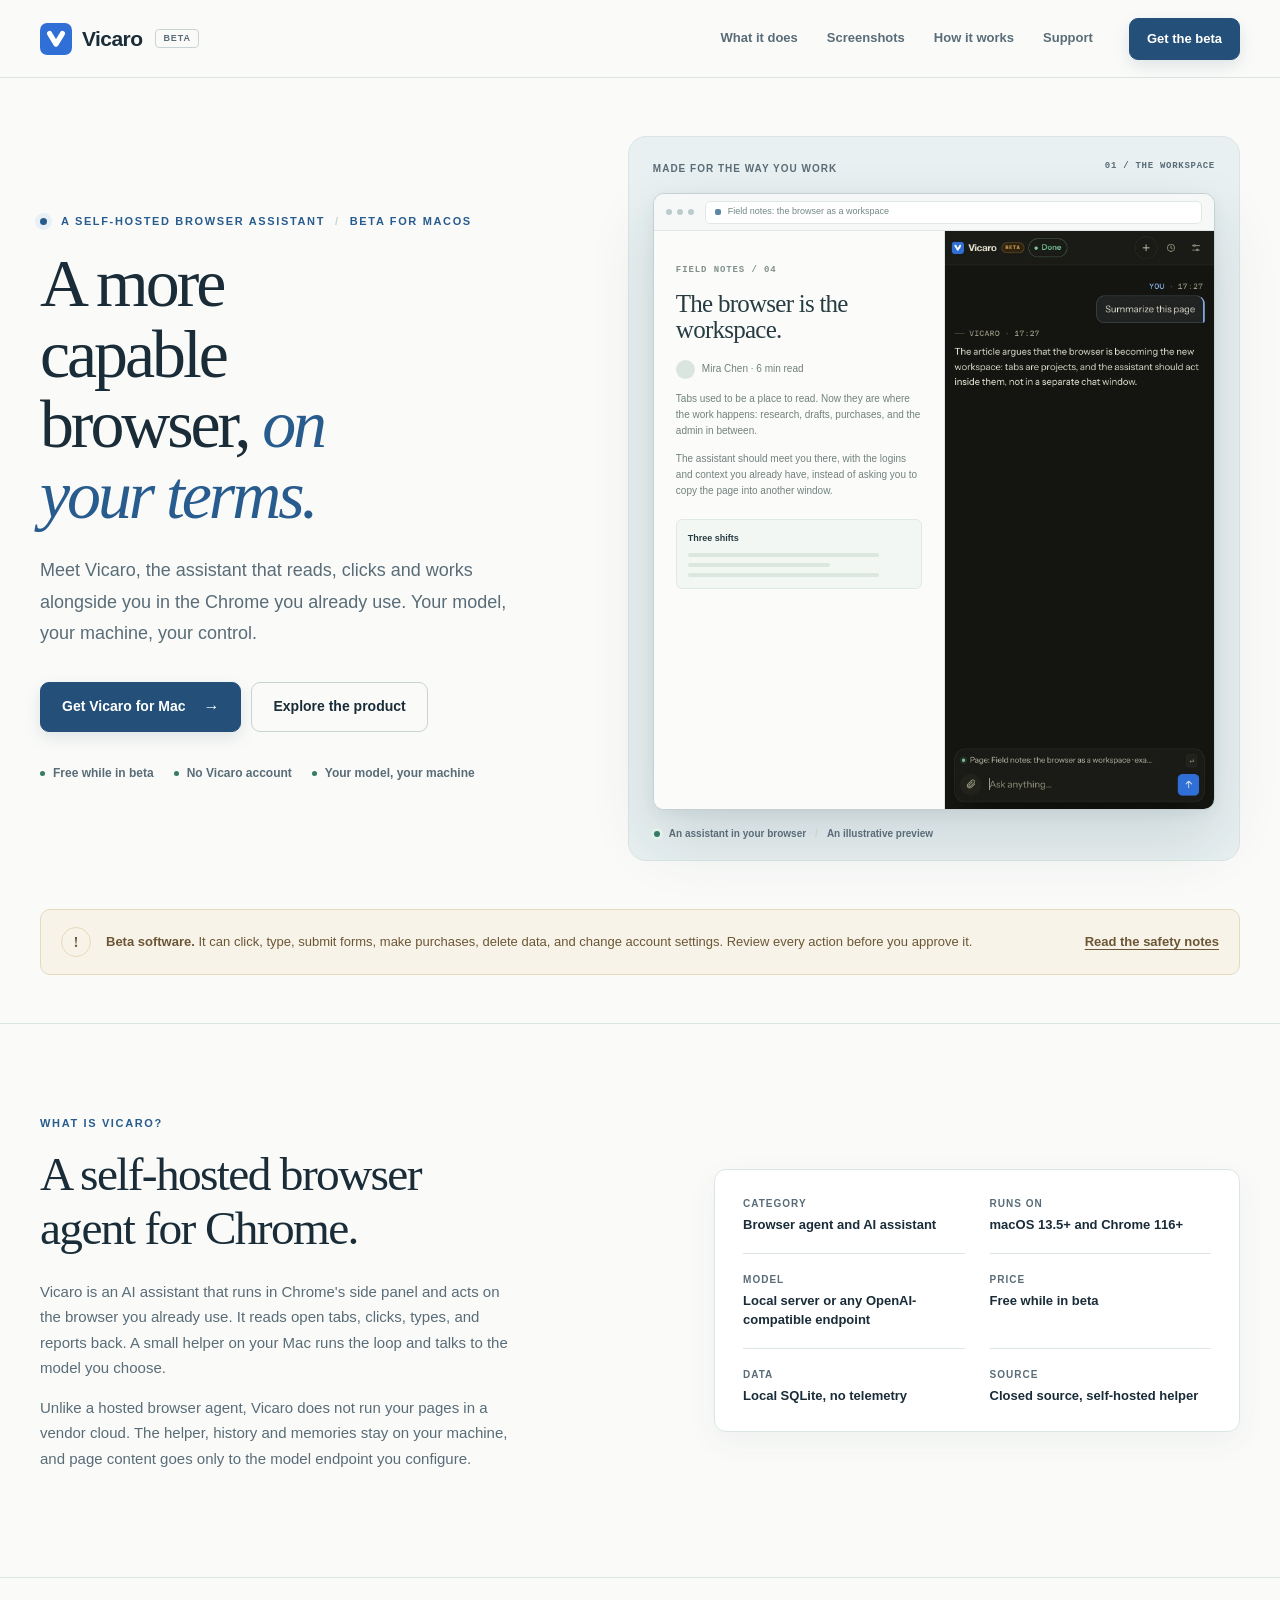
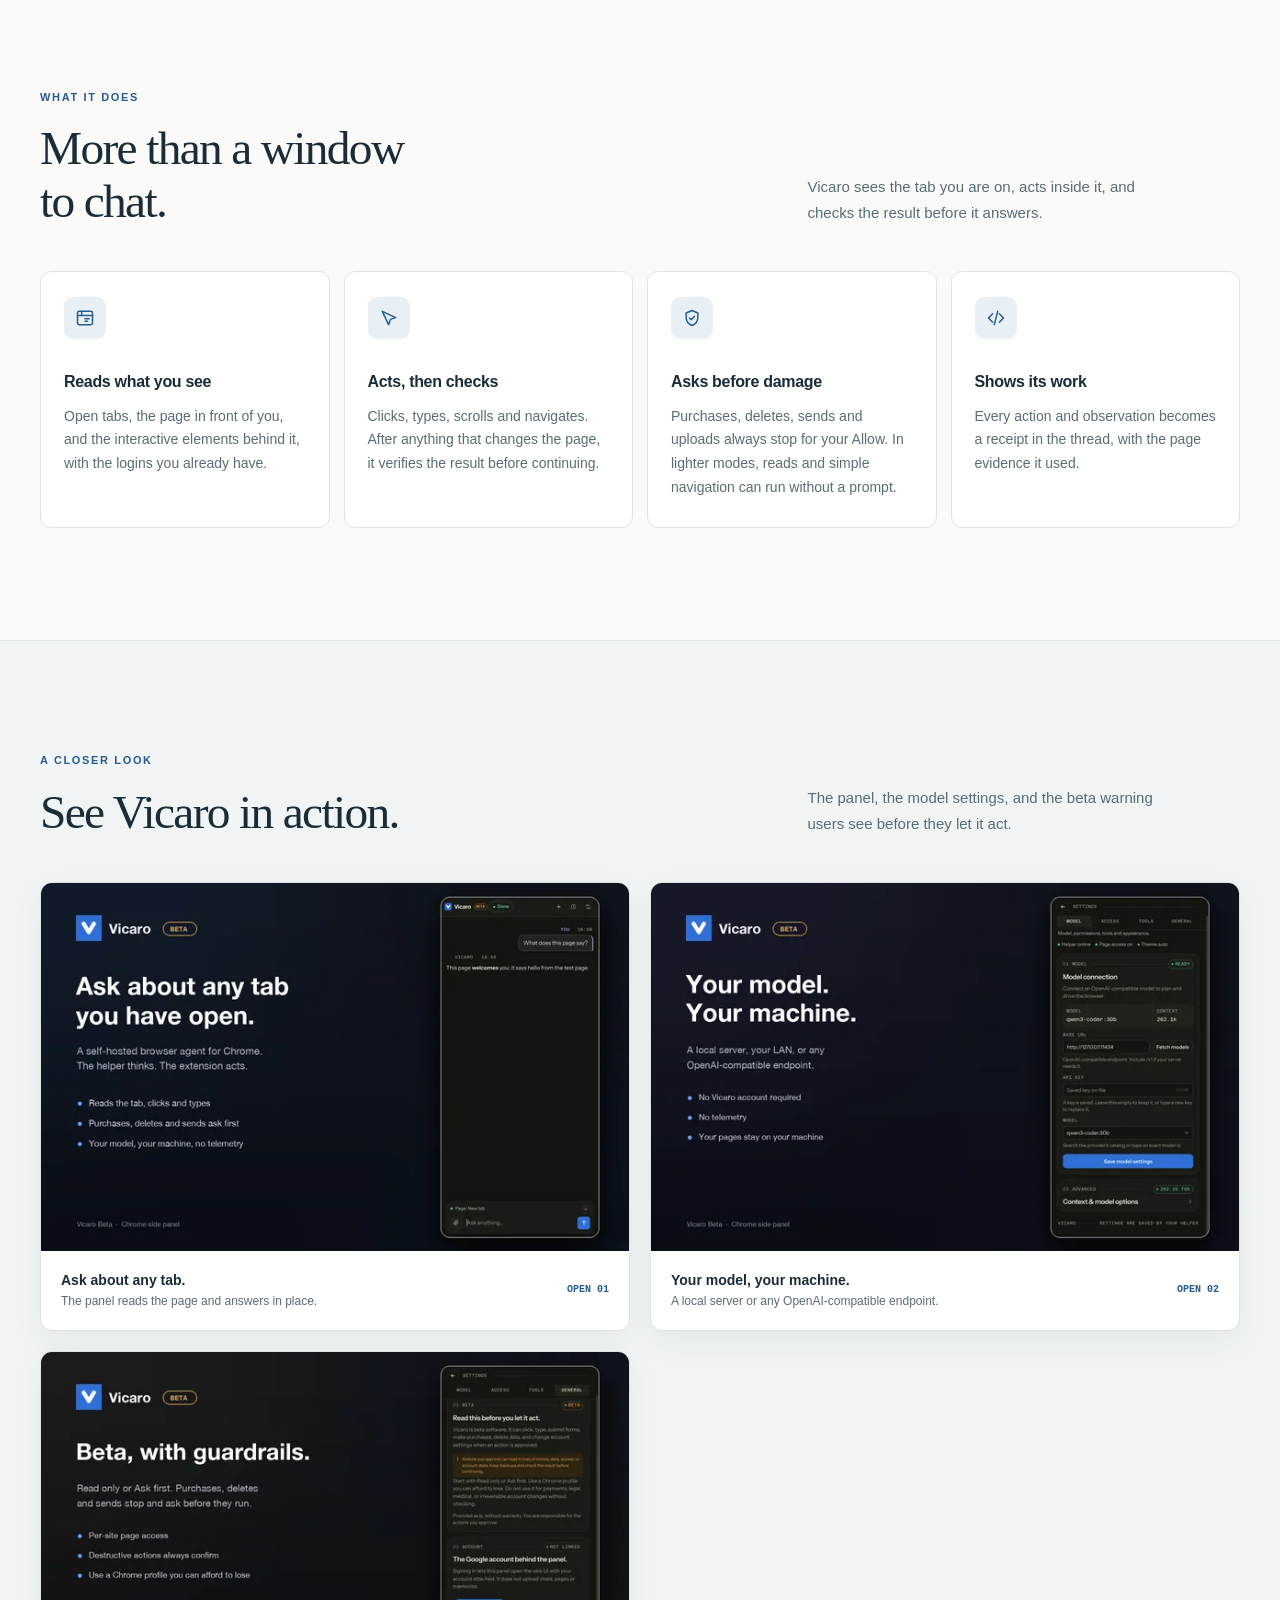
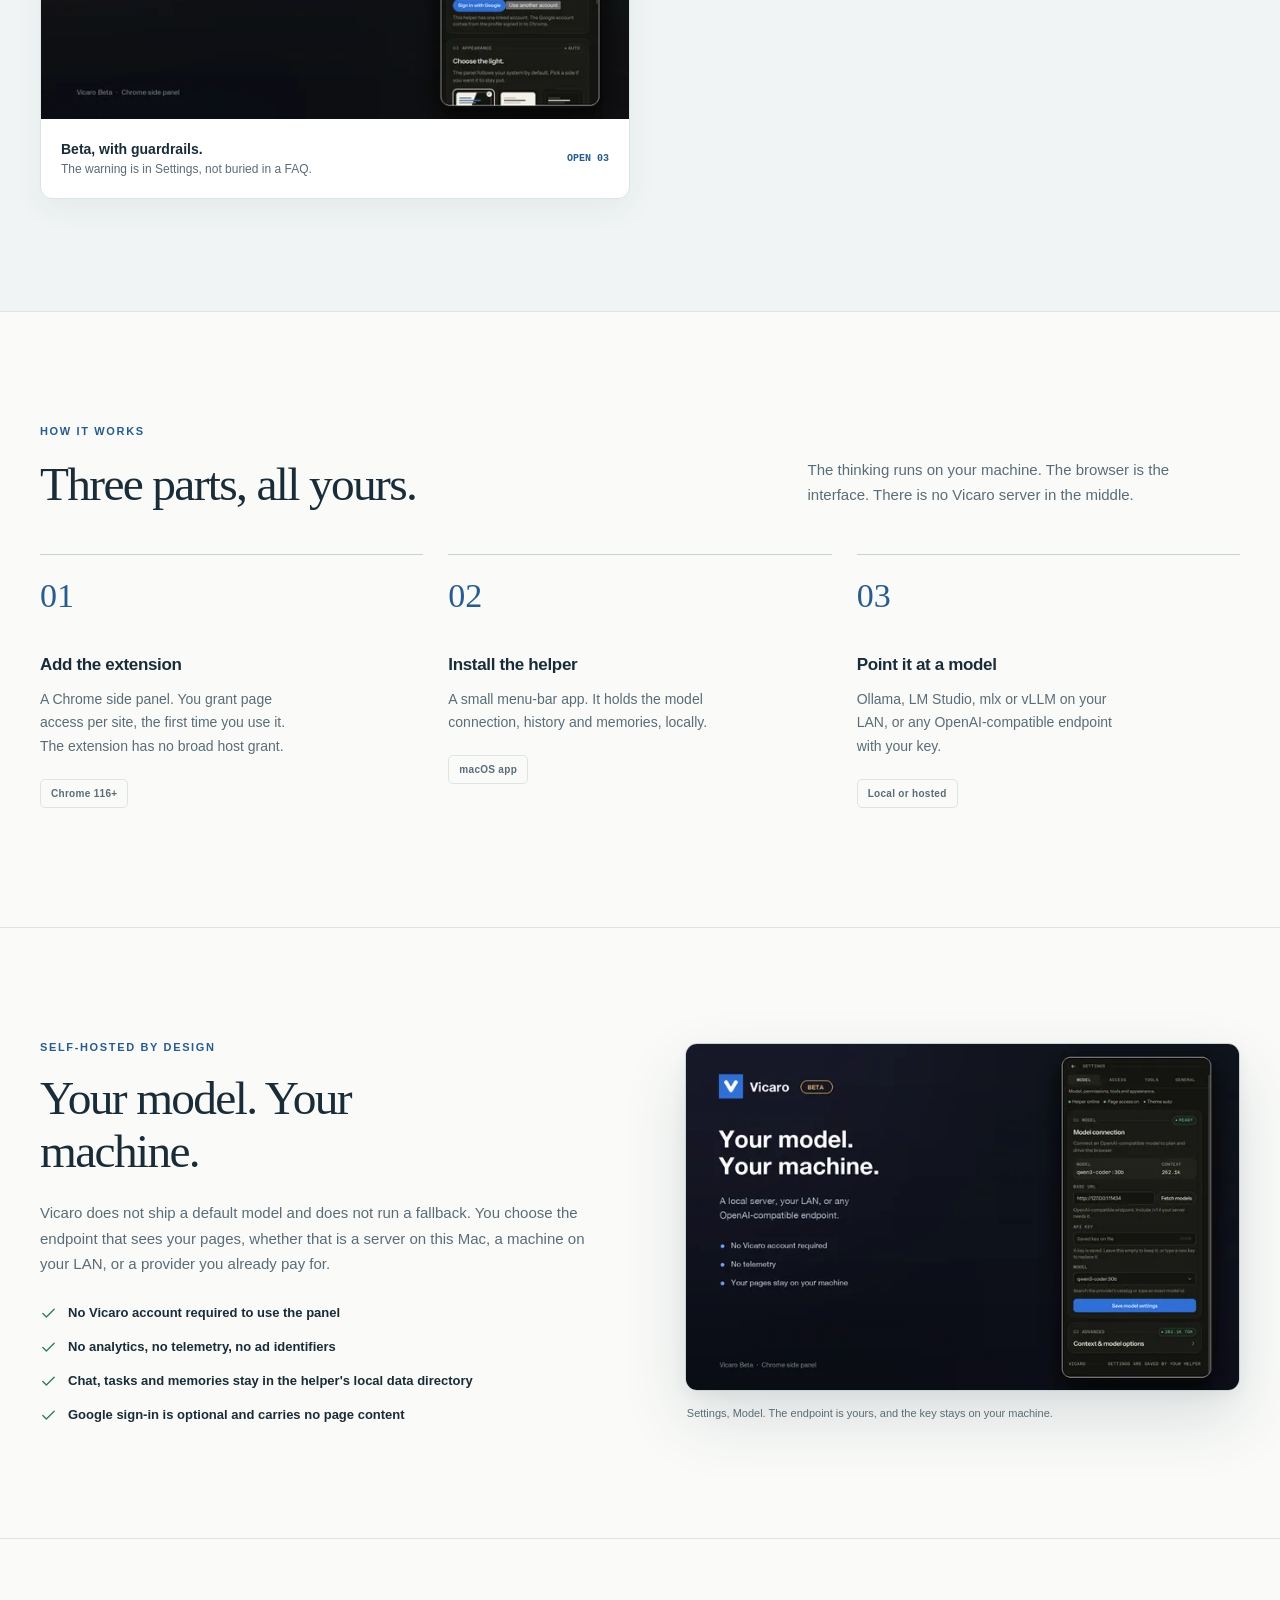
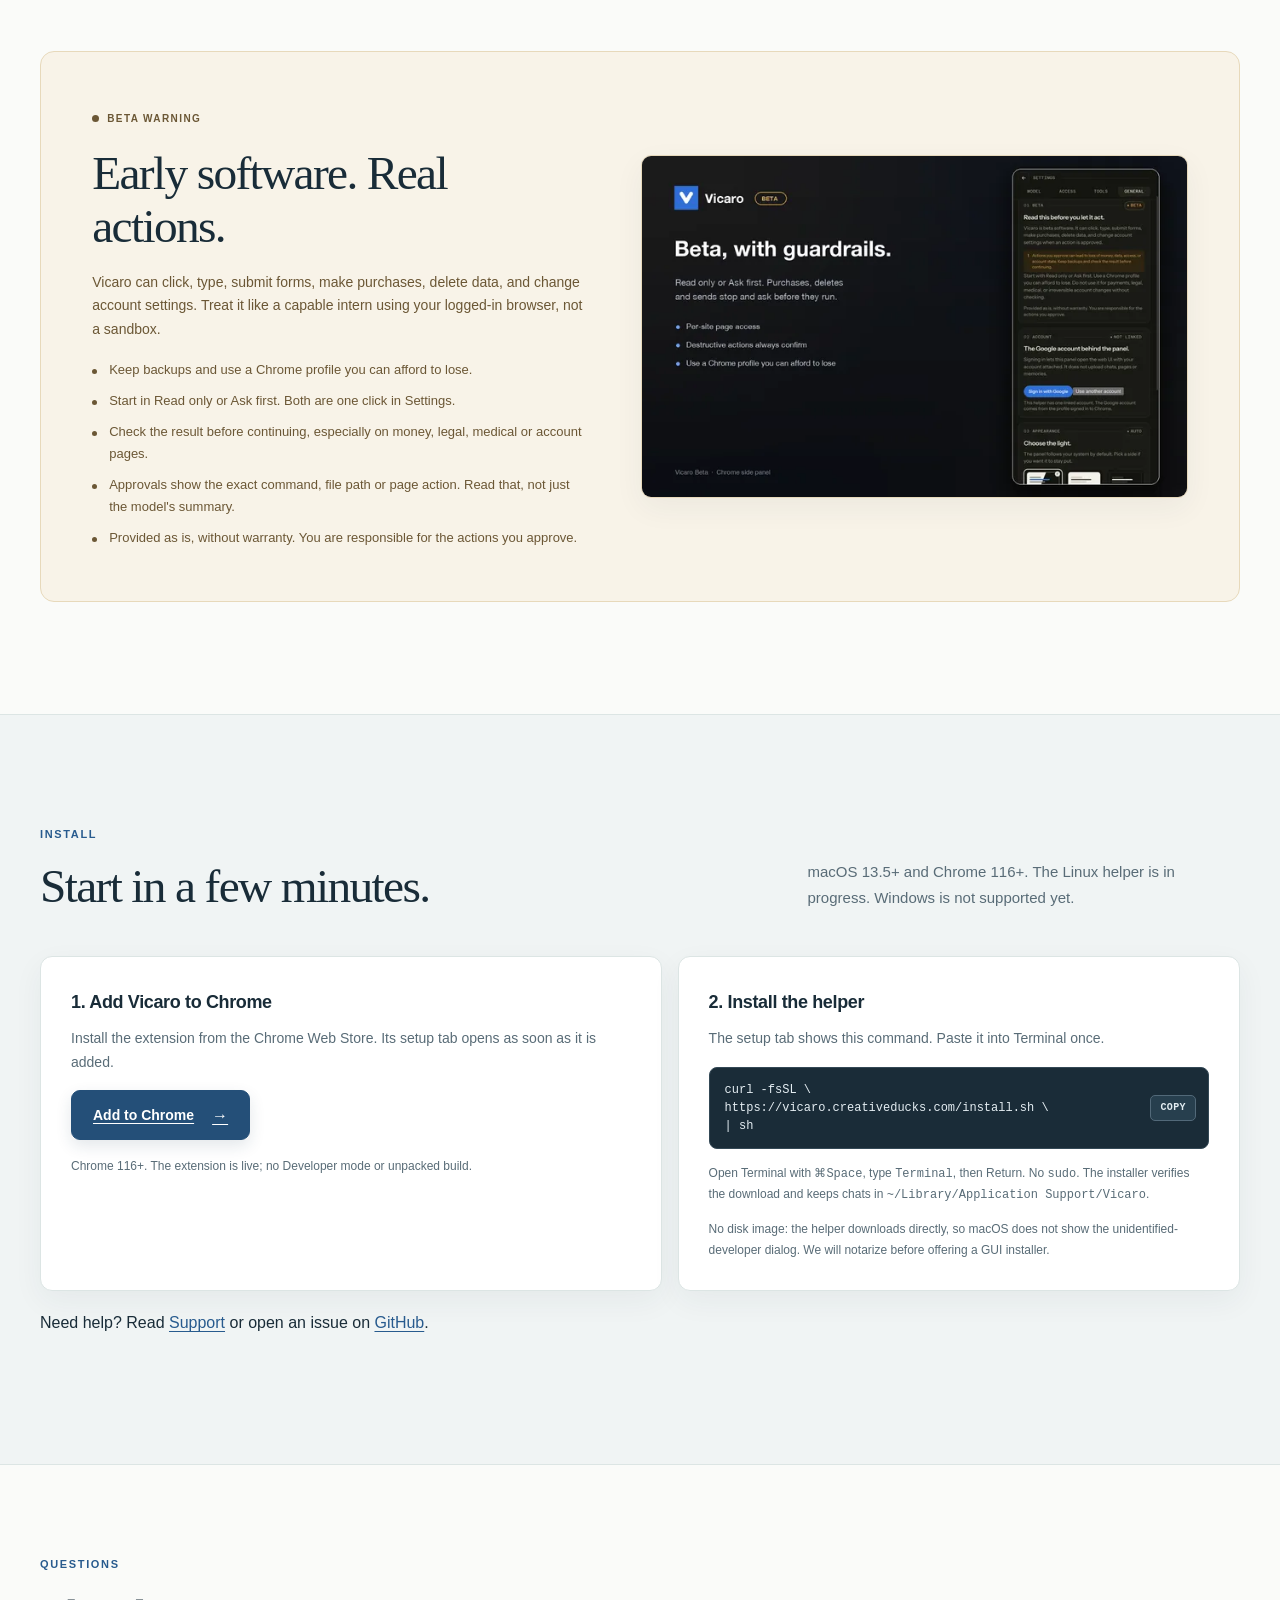
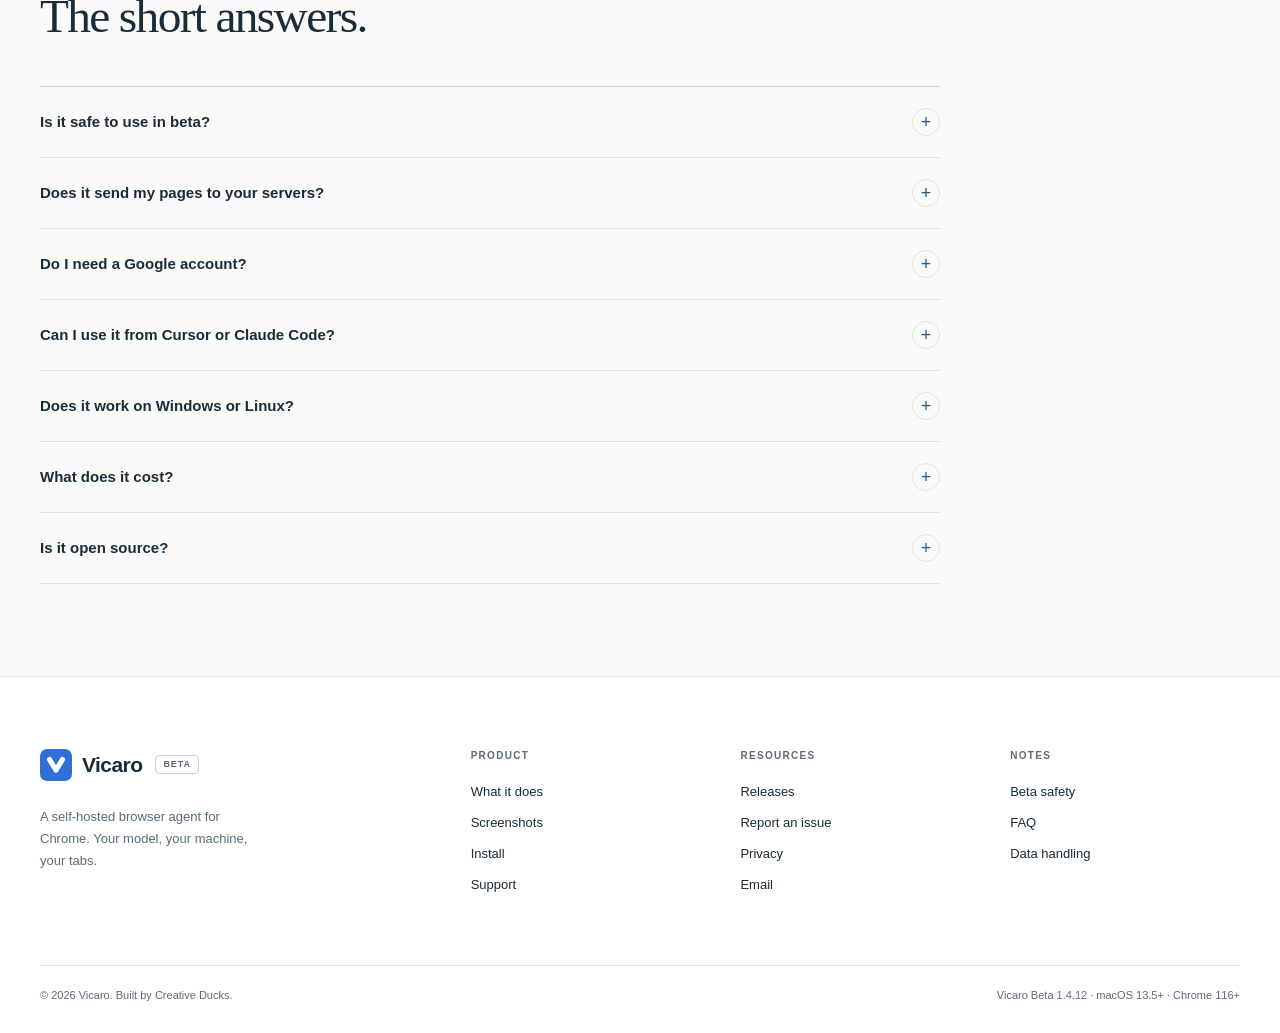
==== commit 74011657: "install: switch helper setup to the Terminal installer" ====
--- a/index.html
+++ b/index.html
@@ -103,11 +103,11 @@
       "applicationCategory": "BrowserApplication",
       "applicationSubCategory": "Self-hosted browser agent",
       "operatingSystem": "macOS 13.5+",
-      "softwareVersion": "1.4.10",
-      "datePublished": "2026-11-12",
+      "softwareVersion": "1.4.12",
+      "datePublished": "2026-11-16",
       "description": "A self-hosted browser agent for Chrome. Vicaro reads tabs, clicks, types, and works with the model you choose.",
       "url": "https://vicaro.creativeducks.com/",
-      "downloadUrl": "https://github.com/sandeshwar/vicaro-public/releases/latest",
+      "downloadUrl": "https://chromewebstore.google.com/detail/vicaro-beta/inemnoeadlodgmheeijooeknmladelok",
       "image": "https://vicaro.creativeducks.com/og.png",
       "screenshot": [
         "https://vicaro.creativeducks.com/assets/shots/01-ask-any-tab.png",
@@ -371,14 +371,14 @@
       </div>
       <ol class="steps">
         <li class="step">
+          <h3>Add the extension</h3>
+          <p>A Chrome side panel. You grant page access per site, the first time you use it. The extension has no broad host grant.</p>
+          <span class="step-tag">Chrome 116+</span>
+        </li>
+        <li class="step">
           <h3>Install the helper</h3>
           <p>A small menu-bar app. It holds the model connection, history and memories, locally.</p>
           <span class="step-tag">macOS app</span>
-        </li>
-        <li class="step">
-          <h3>Add the extension</h3>
-          <p>A Chrome side panel. You grant page access per site, the first time you use it. The extension has no broad host grant.</p>
-          <span class="step-tag">Chrome 116+</span>
         </li>
         <li class="step">
           <h3>Point it at a model</h3>
@@ -440,27 +440,22 @@
       </div>
       <div class="install-grid">
         <div class="install-card">
-          <h3>Start with the extension</h3>
-          <ol class="install-steps">
-            <li><div><strong>Add Vicaro Beta</strong><span>Install it from the <a href="https://chromewebstore.google.com/detail/vicaro-beta/inemnoeadlodgmheeijooeknmladelok">Chrome Web Store</a>.</span></div></li>
-            <li><div><strong>Follow the setup tab</strong><span>It offers the helper installer, opens the disk image, and waits for the app.</span></div></li>
-            <li><div><strong>Pin and open</strong><span>Click the Vicaro Beta icon to open the side panel and choose a model.</span></div></li>
-          </ol>
-          <div class="store-status">
-            <span class="dot" aria-hidden="true"></span>
-            <p><b>Chrome Web Store: available now.</b> The first-run tab detects the helper, offers its installer, and pairs this browser after you approve it.</p>
-          </div>
-          <p class="install-note">Prefer the terminal? The one-liner installs the helper and a development copy of the extension.</p>
+          <h3>1. Add Vicaro to Chrome</h3>
+          <p>Install the extension from the Chrome Web Store. Its setup tab opens as soon as it is added.</p>
+          <p><a class="btn arrow" href="https://chromewebstore.google.com/detail/vicaro-beta/inemnoeadlodgmheeijooeknmladelok">Add to Chrome</a></p>
+          <p class="install-note">Chrome 116+. The extension is live; no Developer mode or unpacked build.</p>
         </div>
         <div class="install-card">
-          <h3>Or use the one-liner</h3>
-          <p>Installs the helper into <span class="mono">~/Applications</span>, registers the login agent, and starts it. It also stages a development copy of the extension and copies its folder path to the clipboard.</p>
-          <div class="code"><code id="install-command">curl -fsSL https://vicaro.creativeducks.com/install.sh | sh</code><button class="copy" type="button" aria-live="polite" data-copy="install-command">COPY</button></div>
-          <p class="install-note">The helper is ad-hoc signed for now. The installer says what it touches and how to undo it.</p>
-          <p class="install-note">Prefer a disk image? <a href="https://github.com/sandeshwar/vicaro-public/releases/latest">Download the universal DMG</a>. The same app runs on Apple Silicon and Intel.</p>
-          <p class="fine" style="margin-top:18px">Need help? Read <a href="support.html">Support</a> or open an issue on <a href="https://github.com/sandeshwar/vicaro-public/issues">GitHub</a>.</p>
-        </div>
-      </div>
+          <h3>2. Install the helper</h3>
+          <p>The setup tab shows this command. Paste it into Terminal once.</p>
+          <div class="code"><code id="install-command" class="multiline">curl -fsSL \
+https://vicaro.creativeducks.com/install.sh \
+| sh</code><button class="copy" type="button" aria-live="polite" data-copy="install-command">COPY</button></div>
+          <p class="install-note">Open Terminal with <span class="mono">⌘Space</span>, type <span class="mono">Terminal</span>, then Return. No <span class="mono">sudo</span>. The installer verifies the download and keeps chats in <span class="mono">~/Library/Application Support/Vicaro</span>.</p>
+          <p class="install-note">No disk image: the helper downloads directly, so macOS does not show the unidentified-developer dialog. We will notarize before offering a GUI installer.</p>
+        </div>
+      </div>
+      <p class="fine" style="margin-top:18px">Need help? Read <a href="support.html">Support</a> or open an issue on <a href="https://github.com/sandeshwar/vicaro-public/issues">GitHub</a>.</p>
     </div>
   </section>
 
@@ -539,7 +534,7 @@
     </div>
     <div class="footer-bottom">
       <span>&copy; 2026 Vicaro. Built by Creative Ducks.</span>
-      <span class="fine">Vicaro Beta 1.4.10 &middot; macOS 13.5+ &middot; Chrome 116+</span>
+      <span class="fine">Vicaro Beta 1.4.12 &middot; macOS 13.5+ &middot; Chrome 116+</span>
     </div>
   </div>
 </footer>
--- a/site.css
+++ b/site.css
@@ -224,6 +224,7 @@
 .install-card p { margin: 0 0 16px; color: var(--muted); font-size: 14px; }
 .code { display: grid; grid-template-columns: minmax(0, 1fr) auto; align-items: center; gap: 10px; min-width: 0; max-width: 100%; margin: 0; padding: 13px 12px 13px 15px; border: 1px solid #344956; border-radius: 8px; background: #1a2c38; color: #e4edf2; font: 12px/1.5 var(--mono); }
 .code code { min-width: 0; overflow-x: auto; white-space: nowrap; scrollbar-width: thin; }
+.code code.multiline { white-space: pre; }
 .copy { padding: 7px 9px; border: 1px solid #526979; border-radius: 5px; background: #273f4e; color: #e3edf2; cursor: pointer; font: 700 10px/1 var(--mono); letter-spacing: .04em; transition: background .2s ease; }
 .copy:hover { background: #38596c; }
 .install-card .install-note { margin: 14px 0 0; font-size: 12px; }
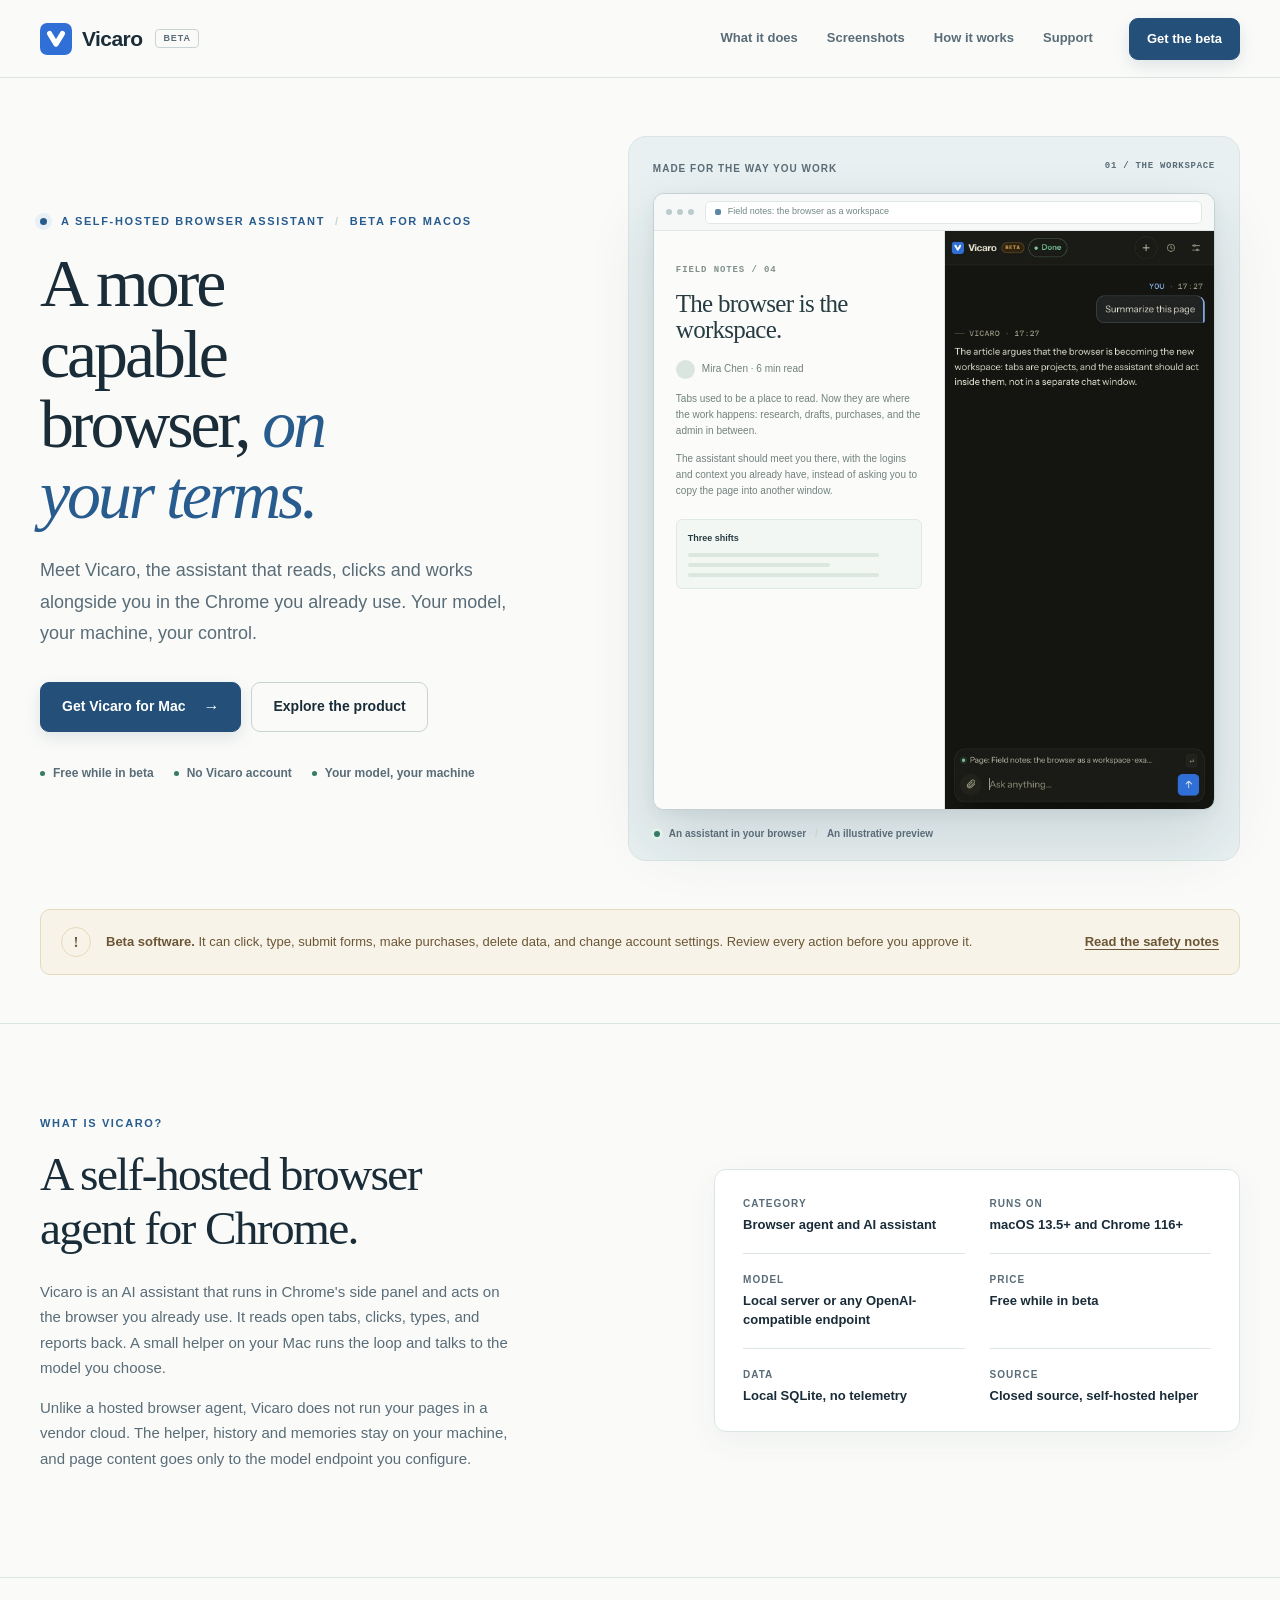
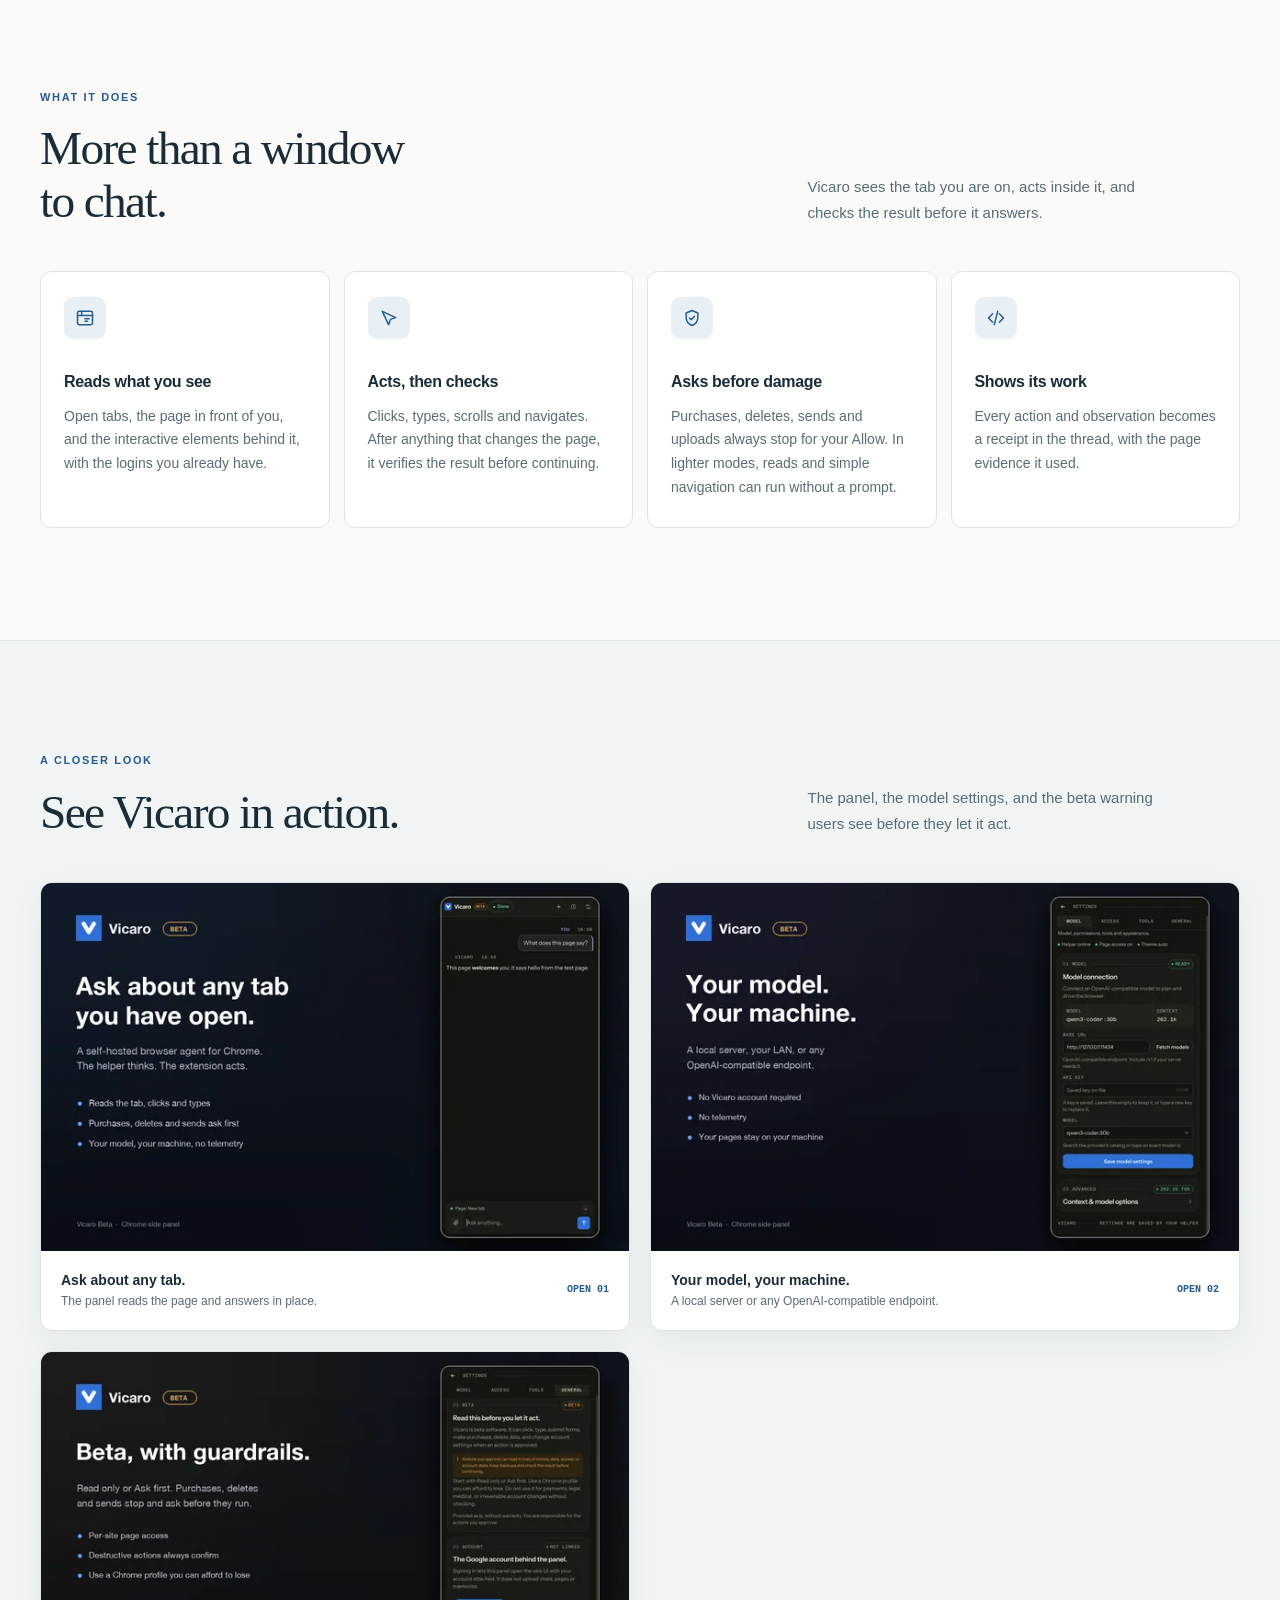
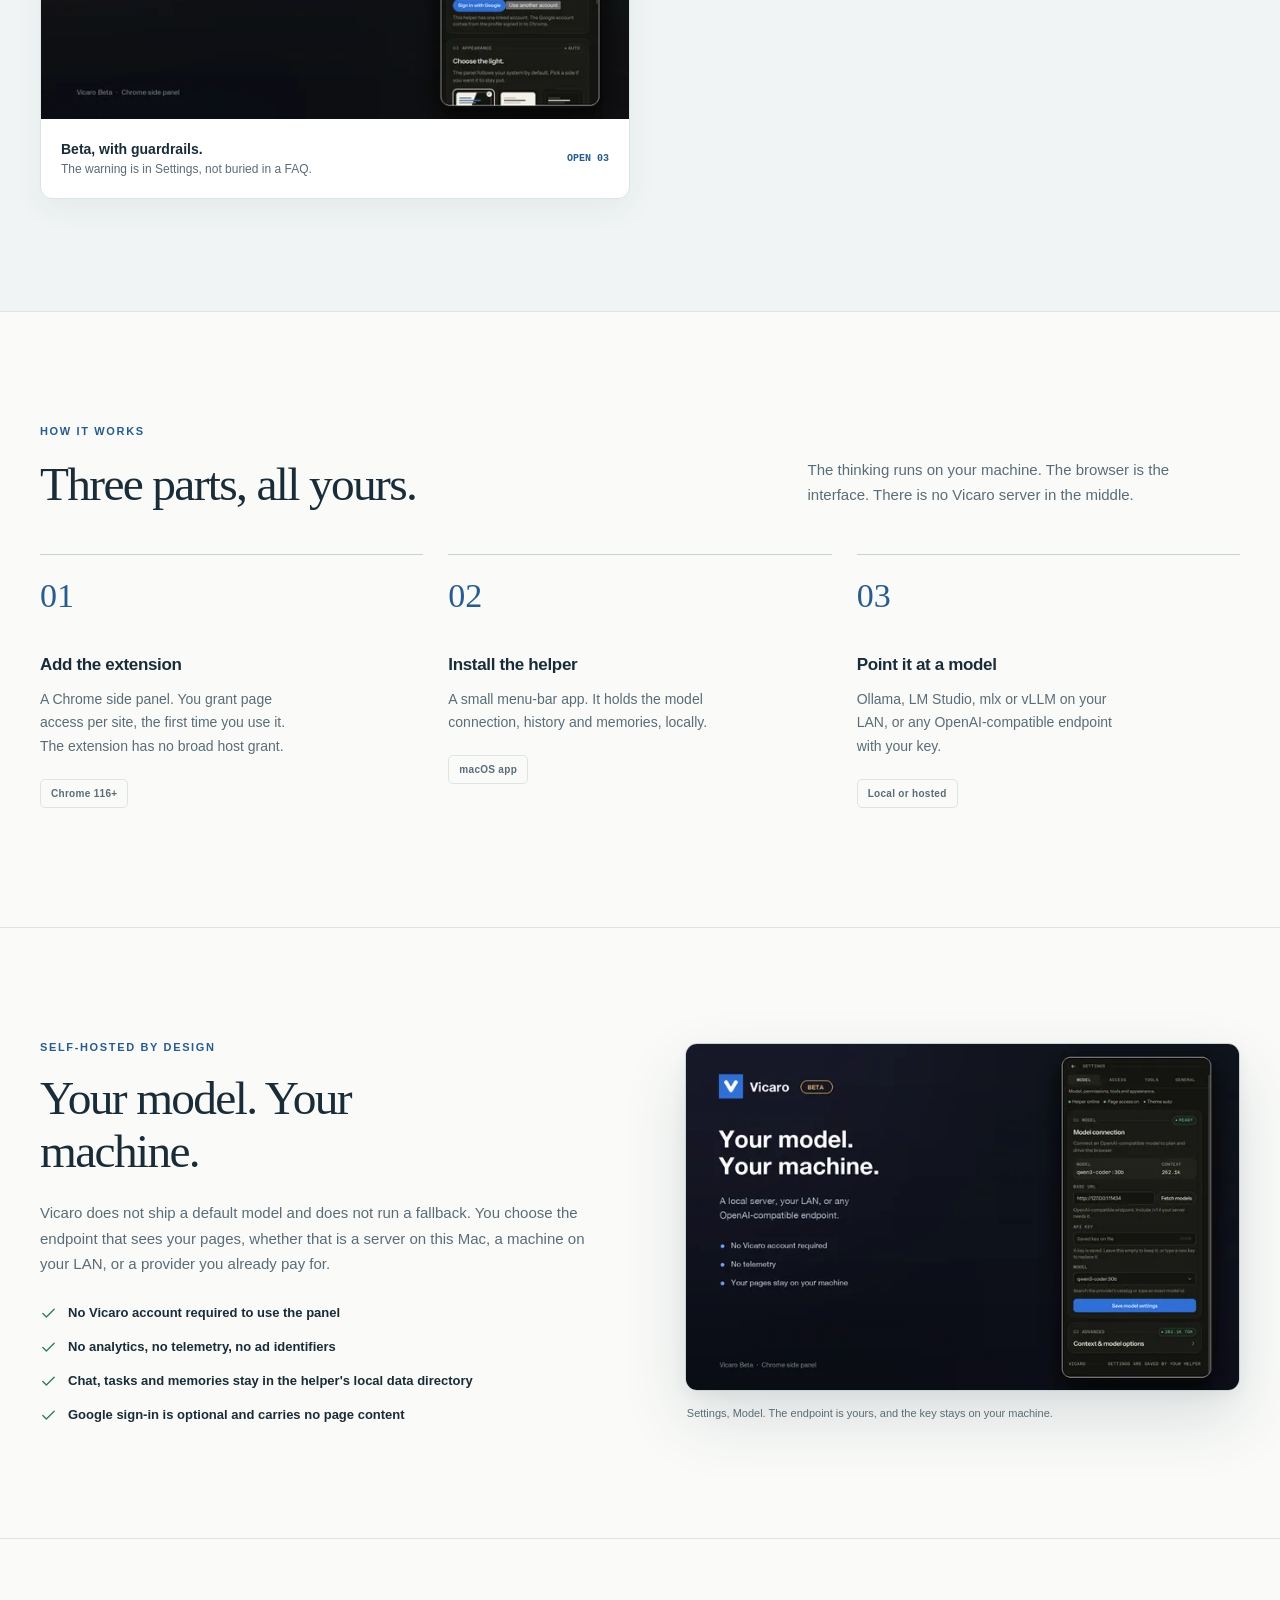
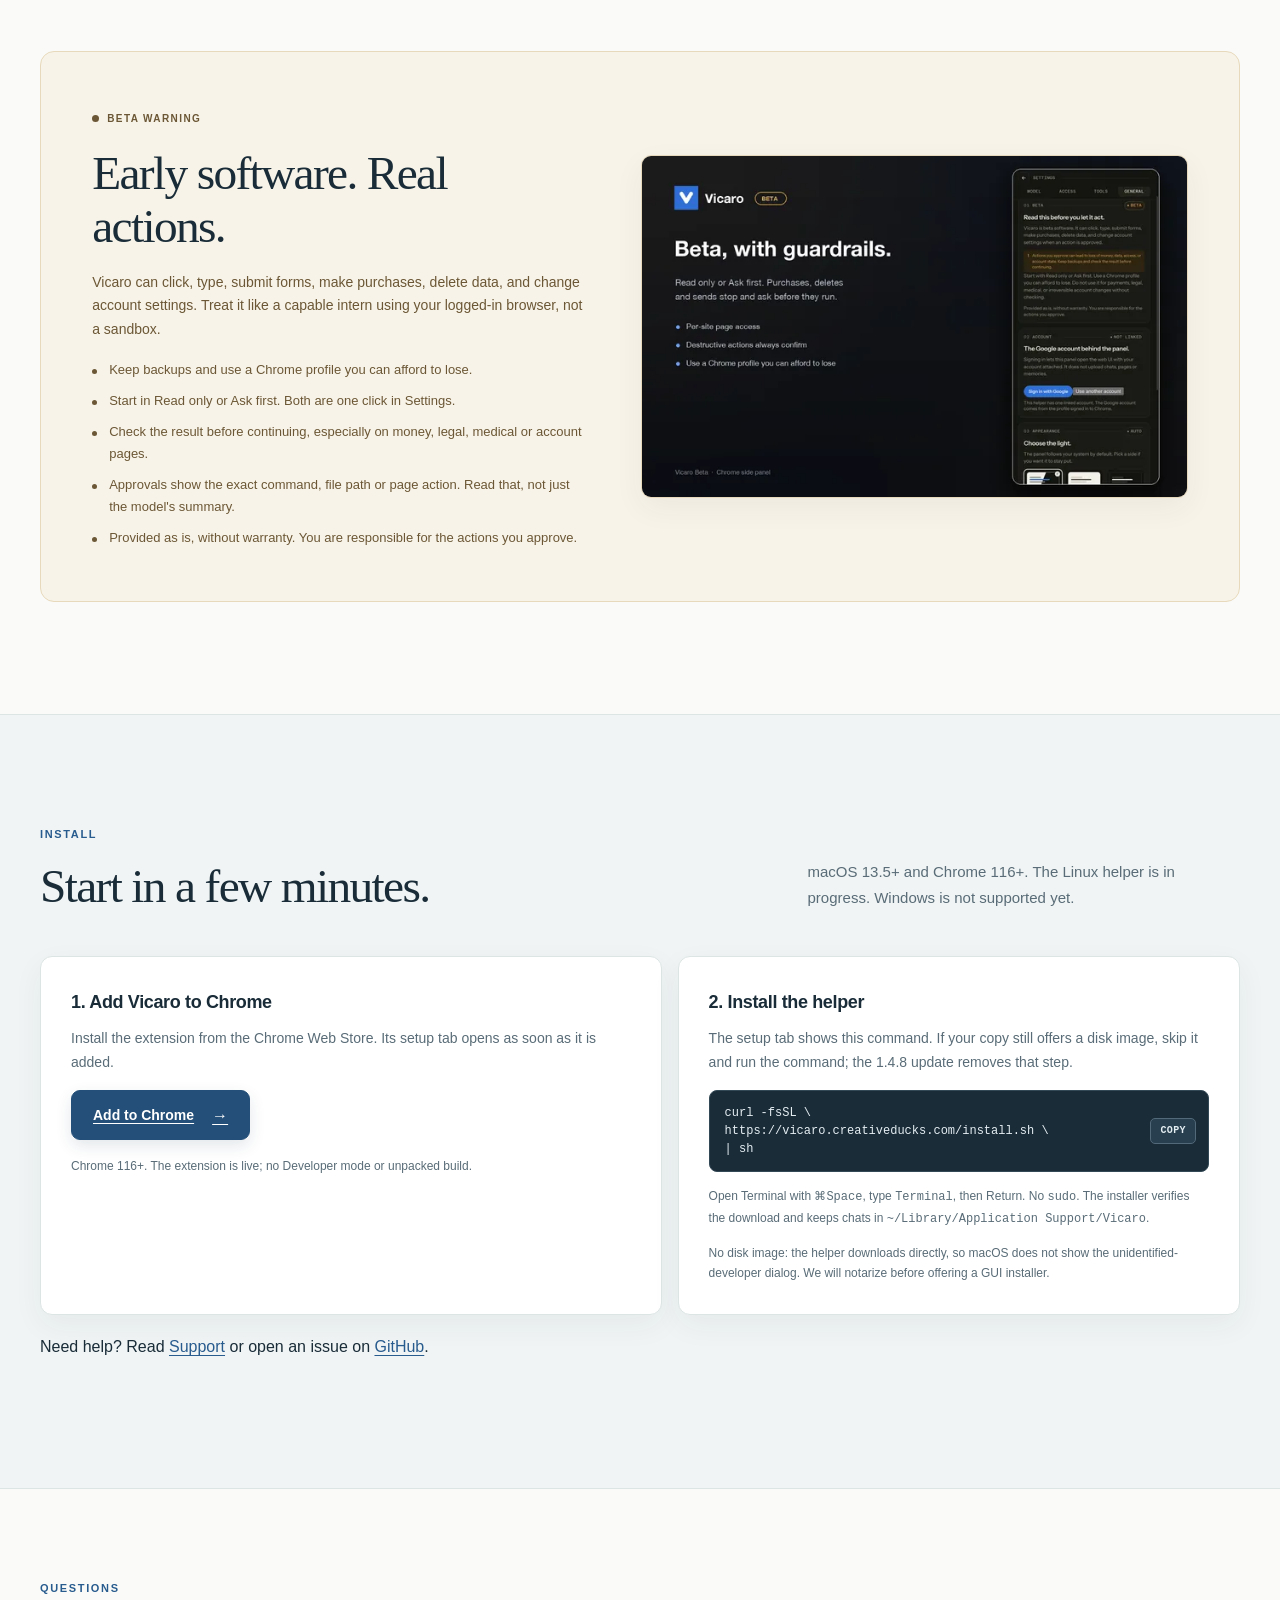
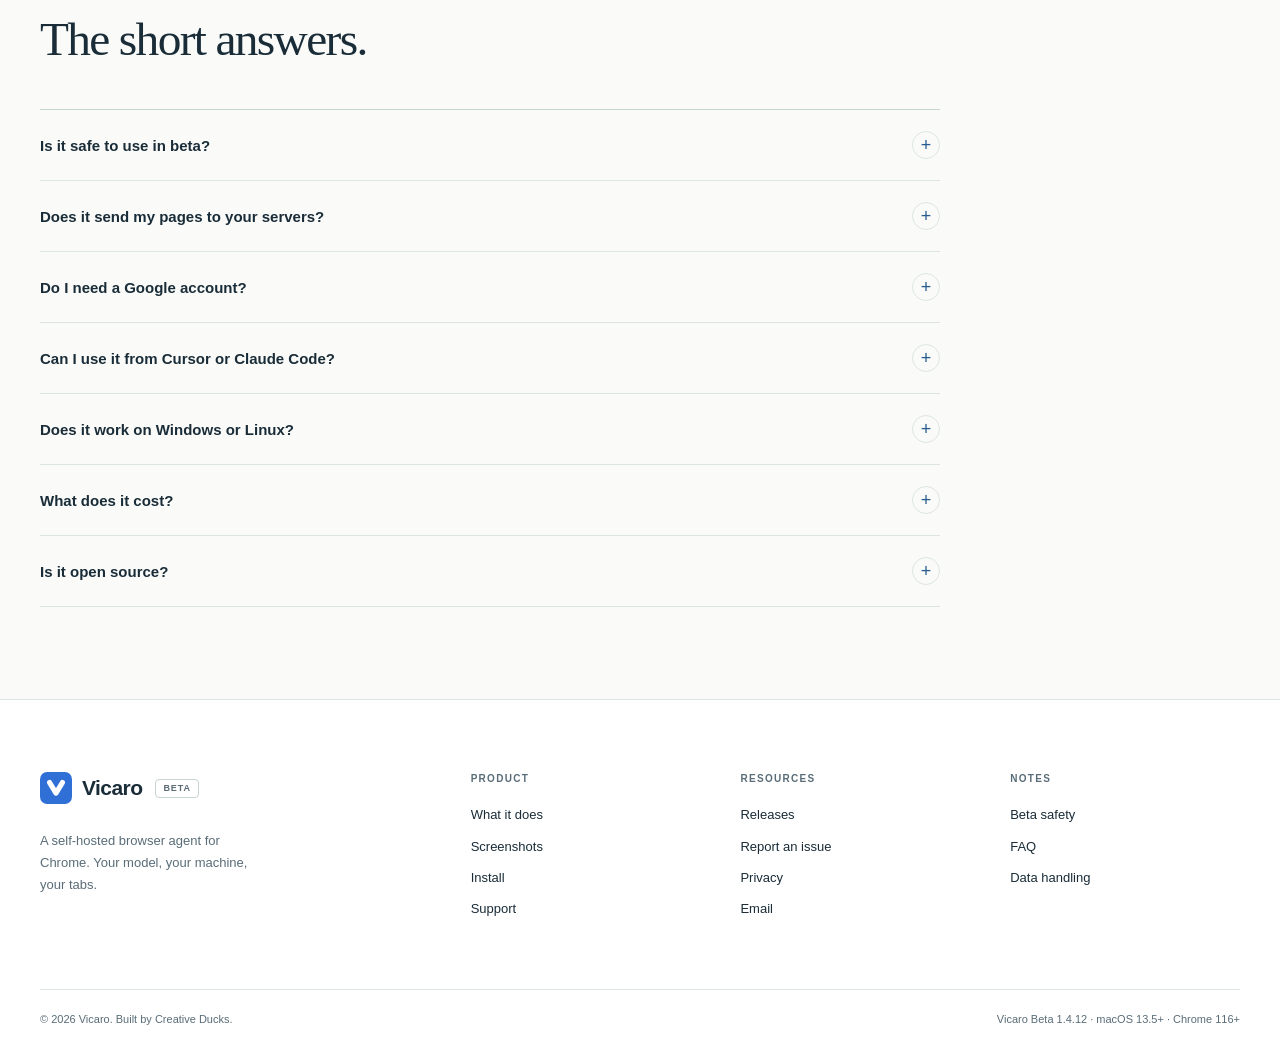
==== commit dc66fb88: "docs: bridge the 1.4.7 setup tab during rollout" ====
--- a/index.html
+++ b/index.html
@@ -447,7 +447,7 @@
         </div>
         <div class="install-card">
           <h3>2. Install the helper</h3>
-          <p>The setup tab shows this command. Paste it into Terminal once.</p>
+          <p>The setup tab shows this command. If your copy still offers a disk image, skip it and run the command; the 1.4.8 update removes that step.</p>
           <div class="code"><code id="install-command" class="multiline">curl -fsSL \
 https://vicaro.creativeducks.com/install.sh \
 | sh</code><button class="copy" type="button" aria-live="polite" data-copy="install-command">COPY</button></div>
--- a/site.css
+++ b/site.css
@@ -358,6 +358,9 @@
   .safety { padding: 25px; }
   .safety img { order: 0; }
   .install-card { padding: 23px; }
+  .code { grid-template-columns: 1fr; }
+  .code .copy { justify-self: end; }
+  .code code { font-size: 11px; }
   .footer-grid { grid-template-columns: repeat(2, 1fr); gap: 28px; }
   .footer-brand { grid-column: 1 / -1; }
   .footer-bottom { margin-top: 40px; }
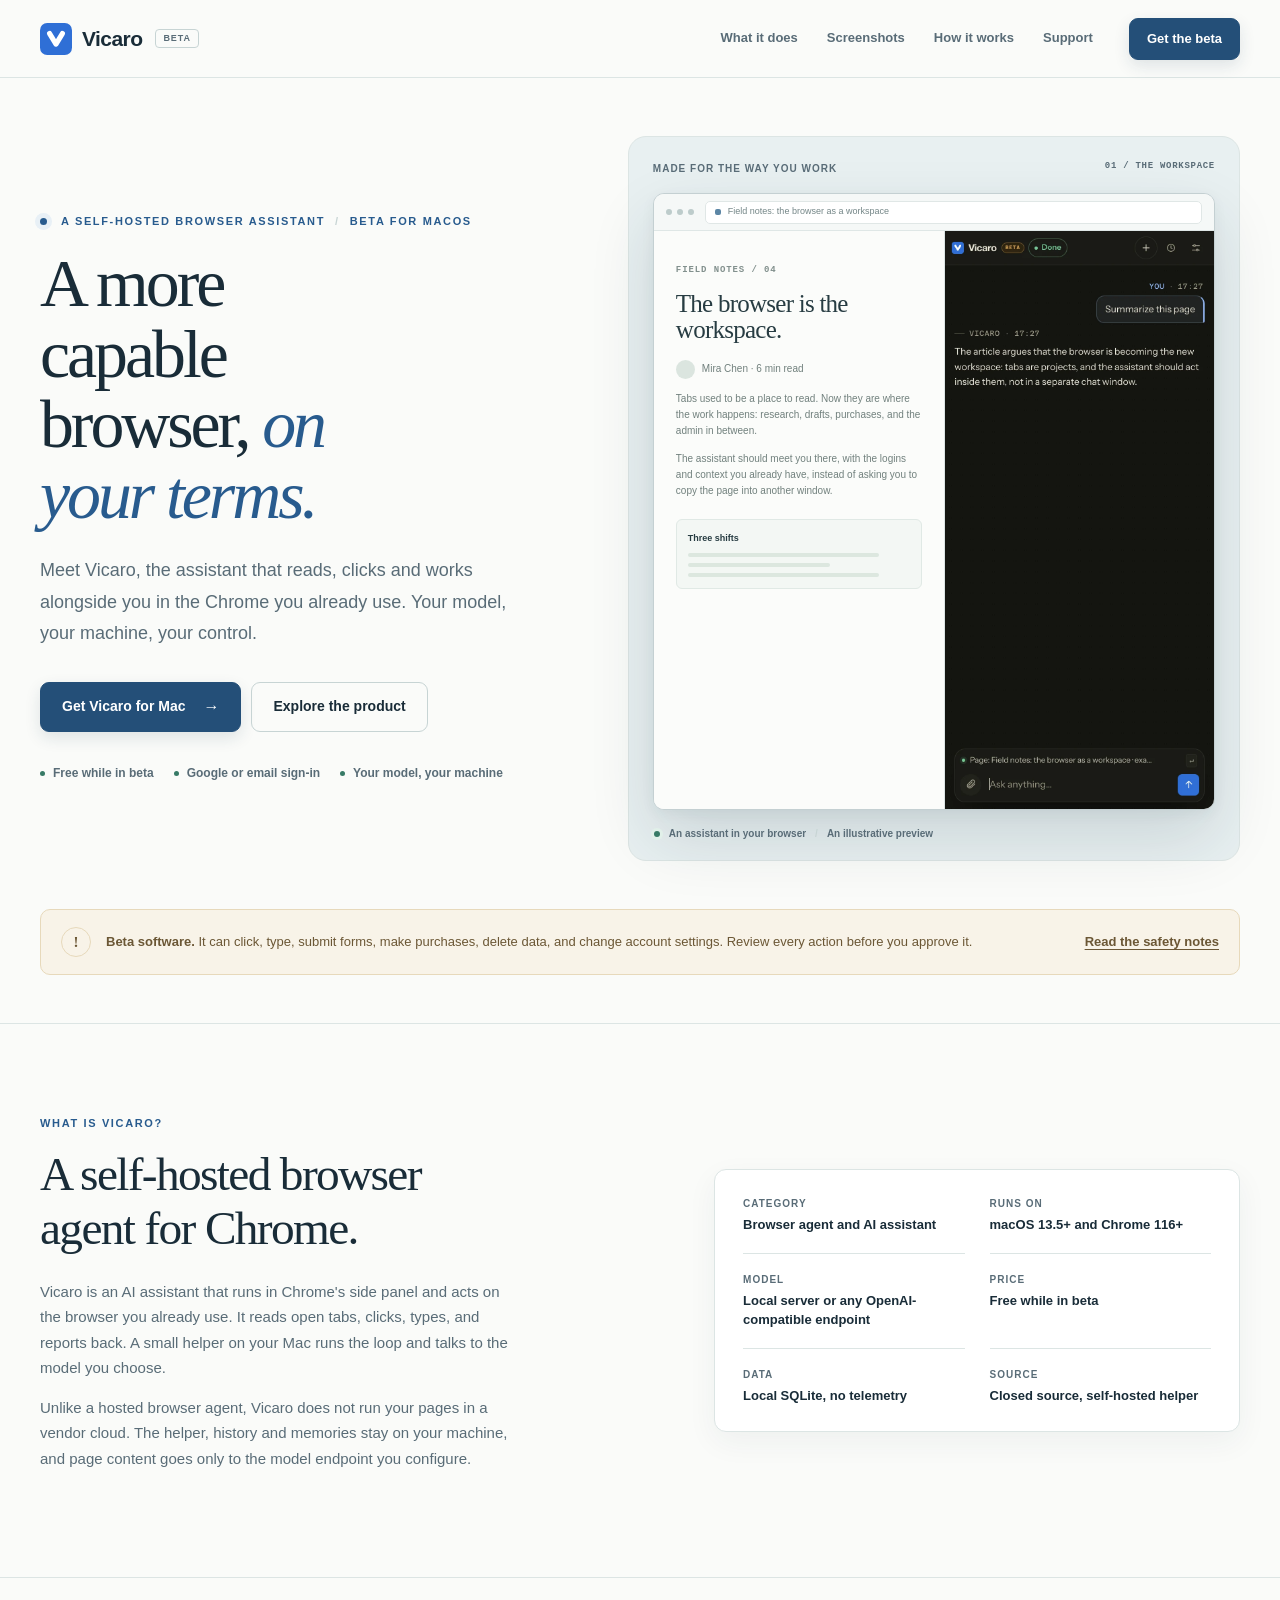
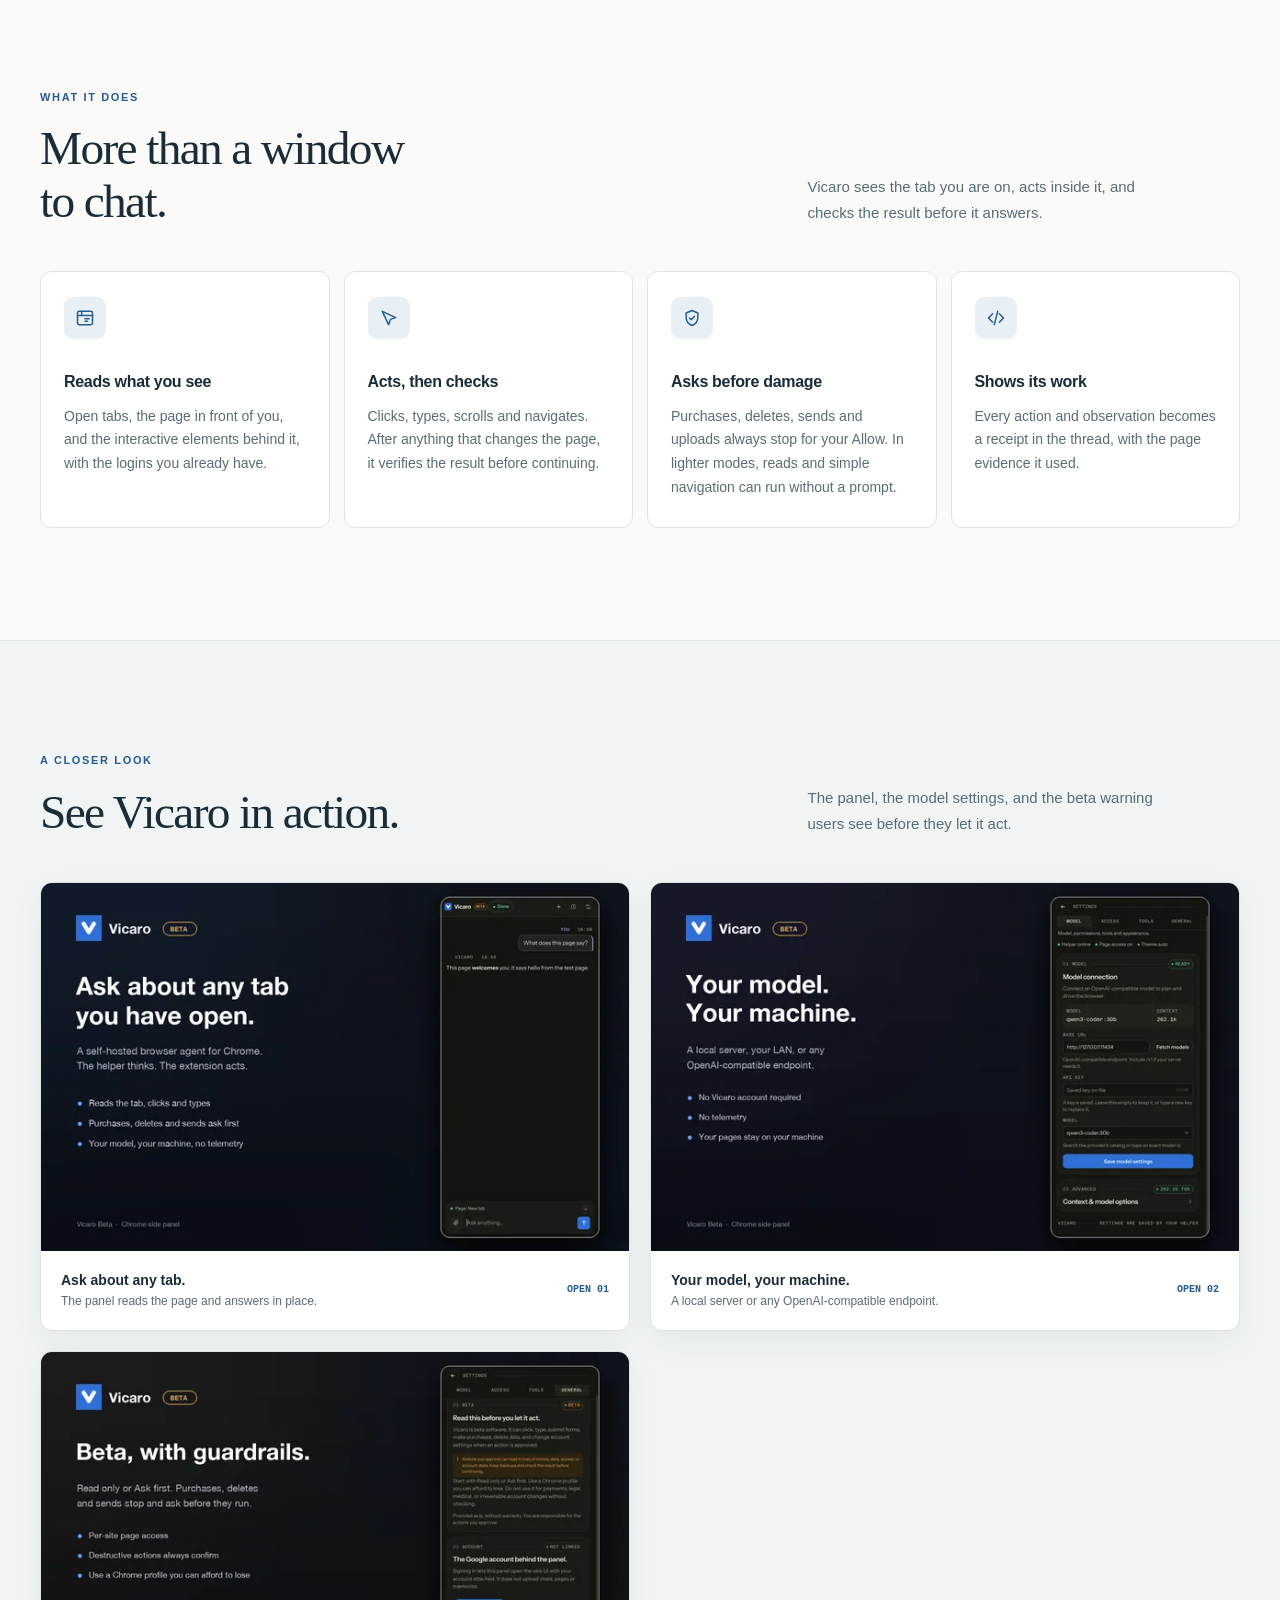
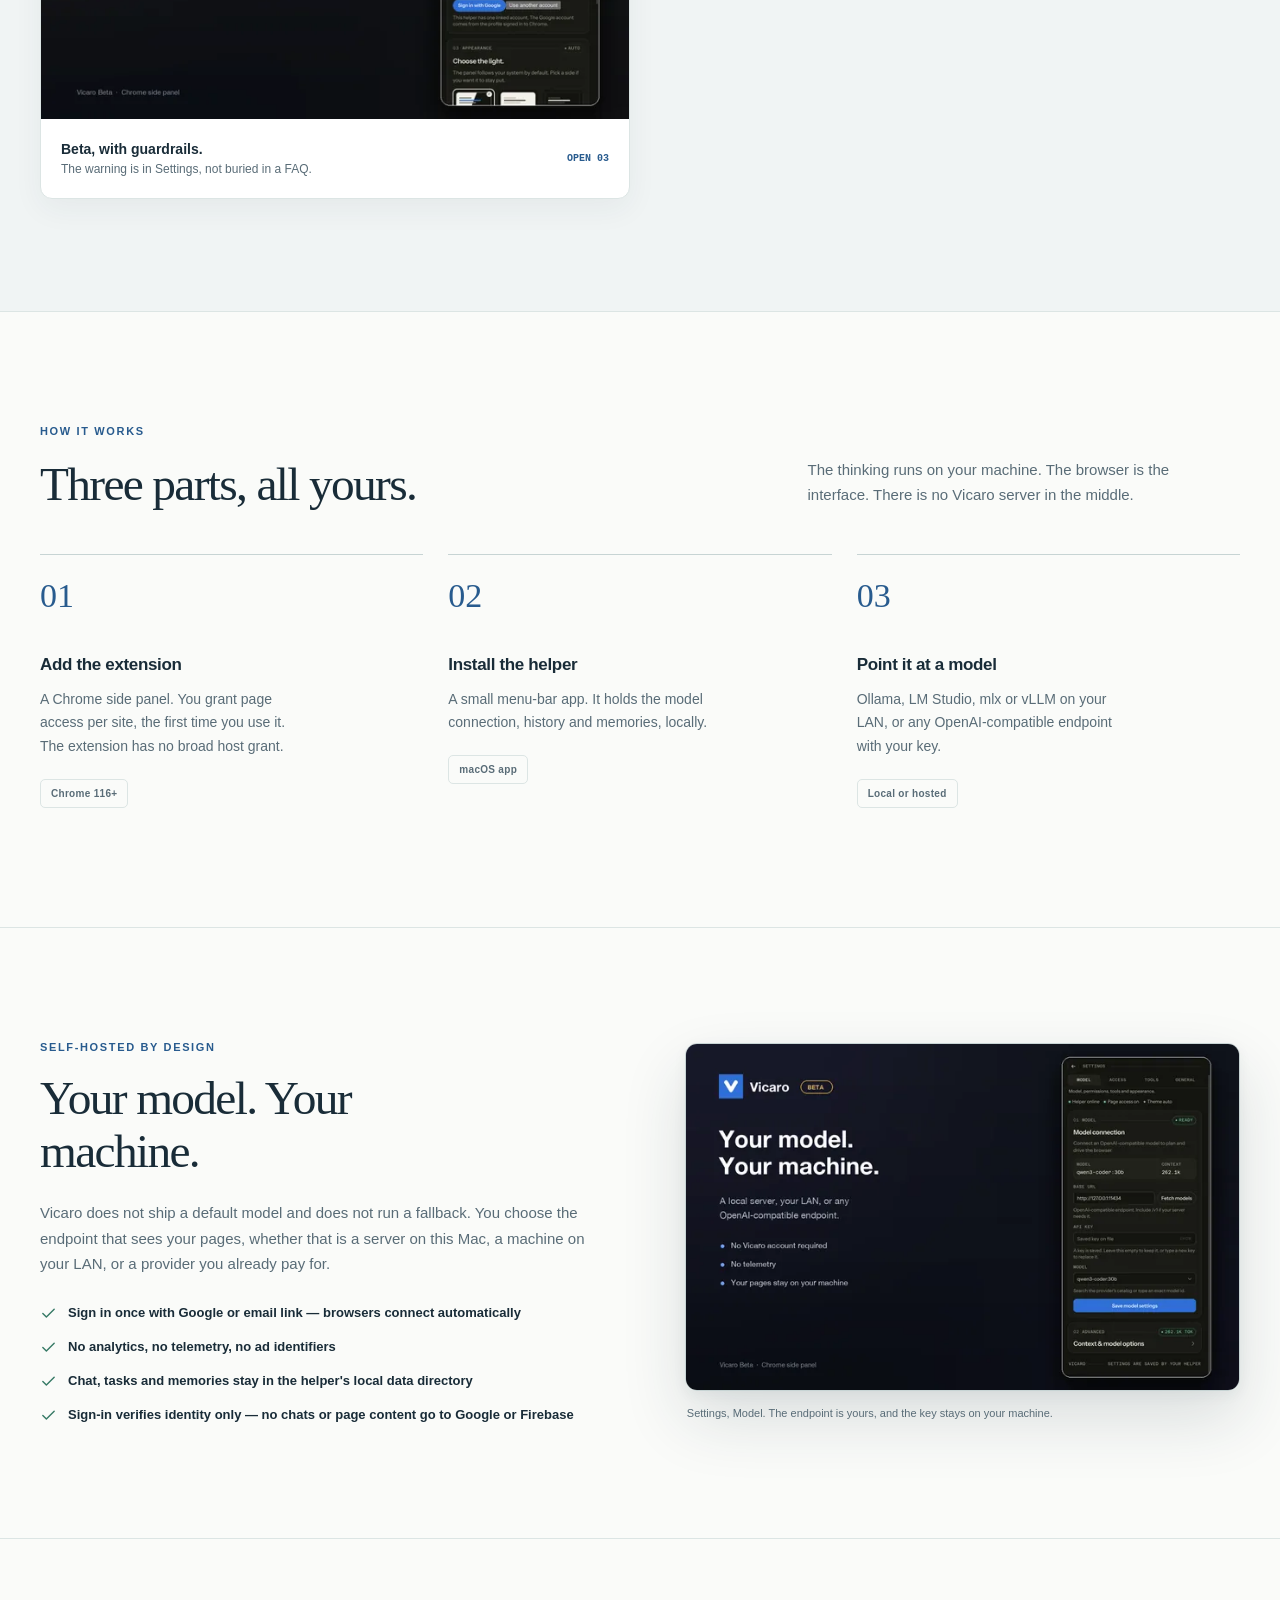
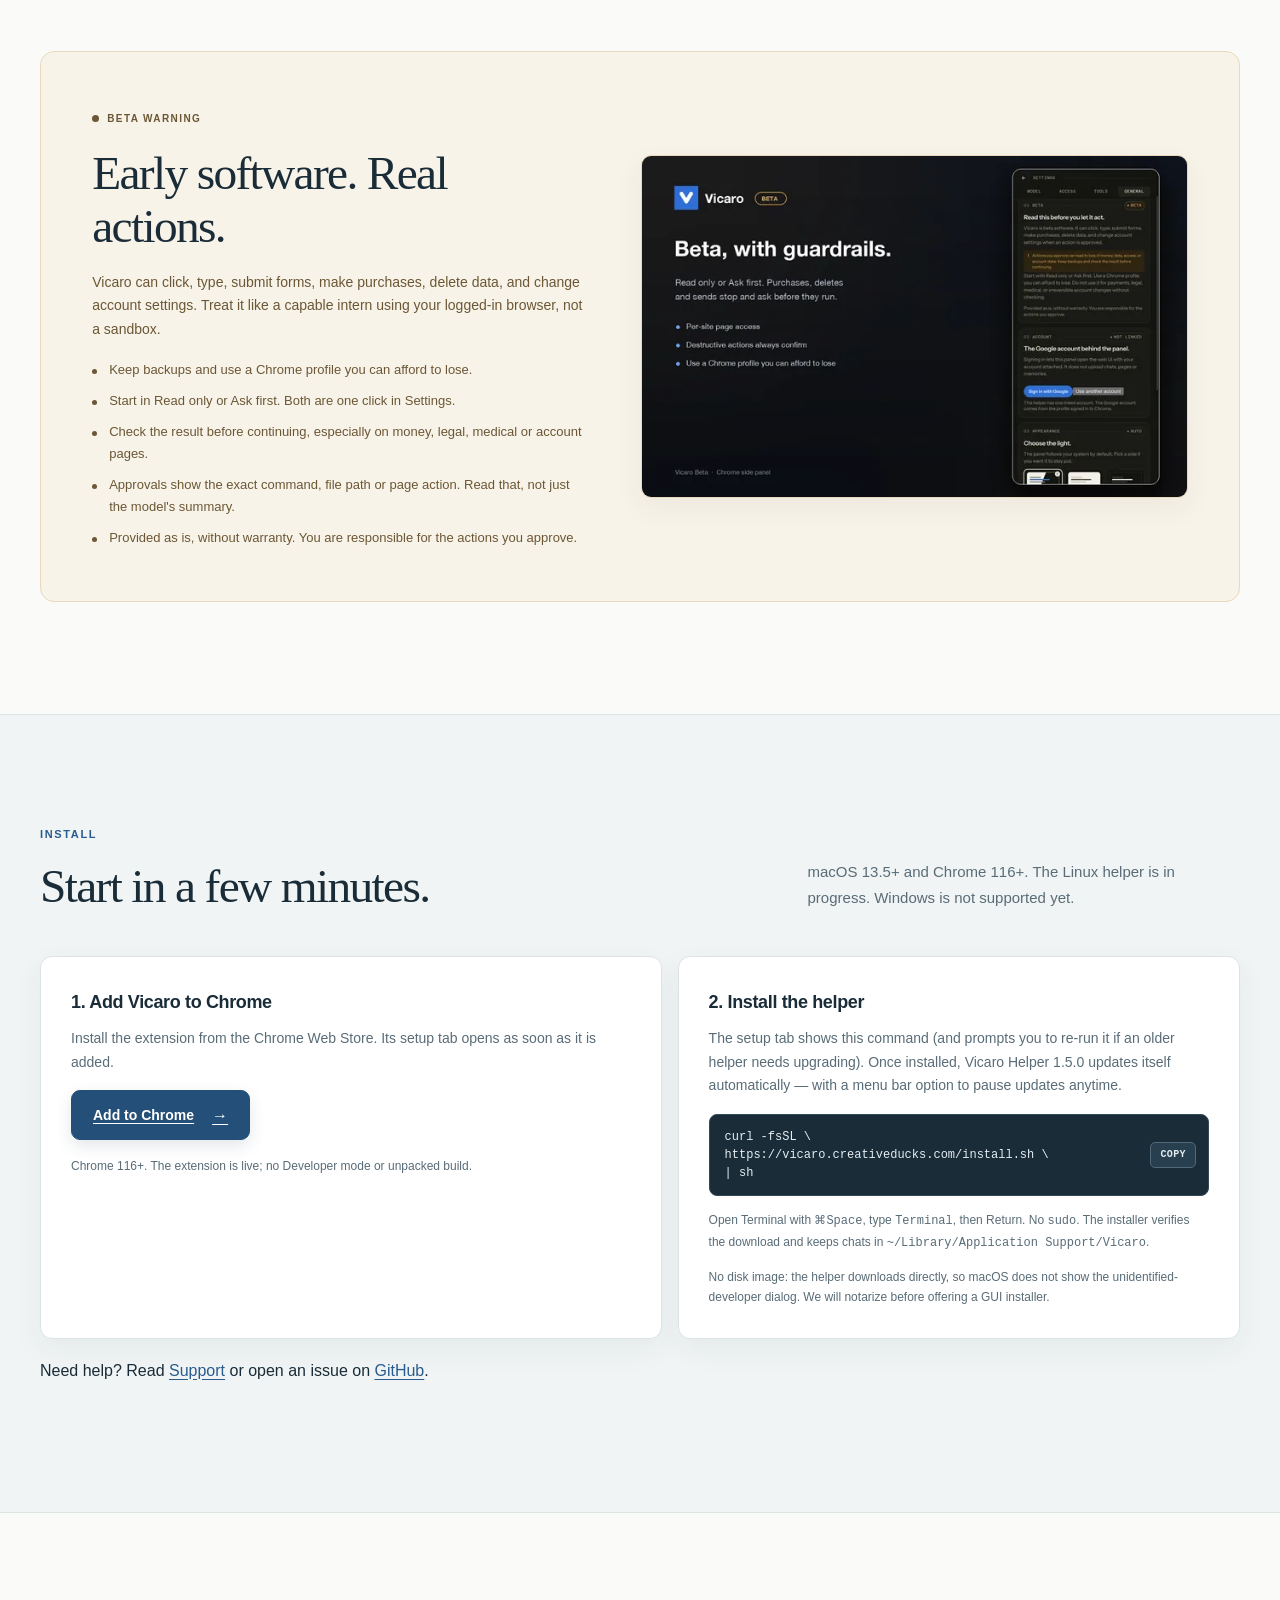
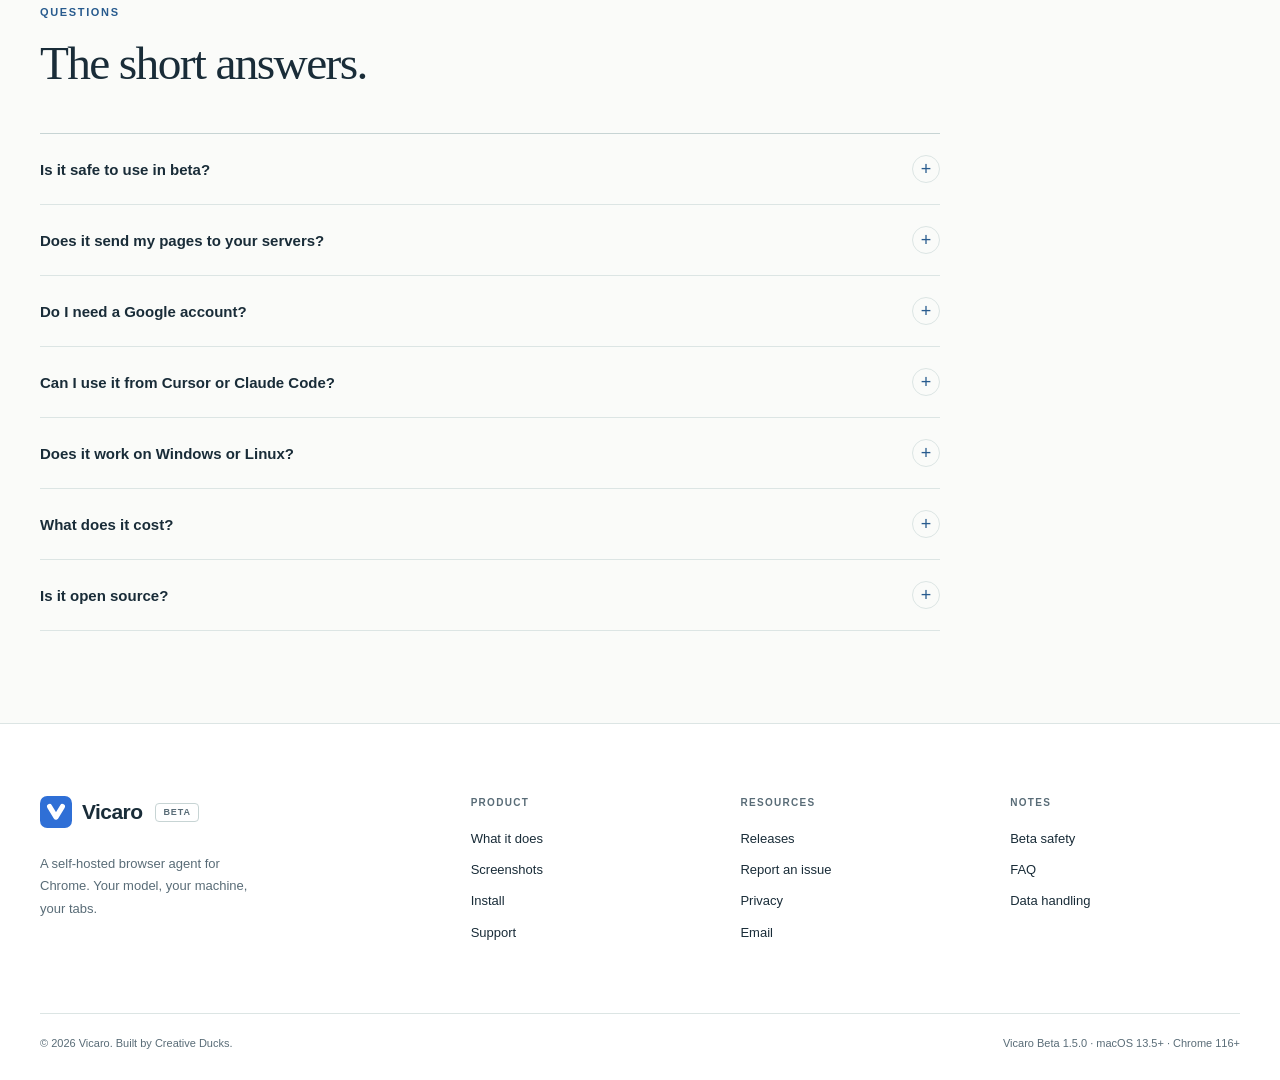
==== commit 94398e83: "Release 1.5.0: hosted auth page, mandatory sign-in docs, and pauseable helper auto-update" ====
--- a/index.html
+++ b/index.html
@@ -103,8 +103,8 @@
       "applicationCategory": "BrowserApplication",
       "applicationSubCategory": "Self-hosted browser agent",
       "operatingSystem": "macOS 13.5+",
-      "softwareVersion": "1.4.12",
-      "datePublished": "2026-11-16",
+      "softwareVersion": "1.5.0",
+      "datePublished": "2026-11-24",
       "description": "A self-hosted browser agent for Chrome. Vicaro reads tabs, clicks, types, and works with the model you choose.",
       "url": "https://vicaro.creativeducks.com/",
       "downloadUrl": "https://chromewebstore.google.com/detail/vicaro-beta/inemnoeadlodgmheeijooeknmladelok",
@@ -120,7 +120,8 @@
         "Asks before purchases, deletes, sends and uploads",
         "Connects to local or OpenAI-compatible models",
         "Runs the helper on the user's Mac",
-        "Optional Google sign-in"
+        "Google or email magic link sign-in with automatic browser connection",
+        "Automatic helper updates with a menu bar pause option"
       ],
       "isAccessibleForFree": true,
       "offers": {
@@ -157,7 +158,7 @@
           "name": "Do I need a Google account?",
           "acceptedAnswer": {
             "@type": "Answer",
-            "text": "No. The panel works without one. Google sign-in is optional and only links one account to the web UI. No chats, pages or memories are sent to Google or Firebase."
+            "text": "No, a Google account is not required. You can sign in with Google or with a passwordless email magic link (via Firebase Authentication) so your browsers, local web UI and devices connect automatically without pairing codes. No chats, pages or memories are sent to Google or Firebase."
           }
         },
         {
@@ -244,7 +245,7 @@
           </div>
           <ul class="hero-meta">
             <li>Free while in beta</li>
-            <li>No Vicaro account</li>
+            <li>Google or email sign-in</li>
             <li>Your model, your machine</li>
           </ul>
         </div>
@@ -396,10 +397,10 @@
         <h2>Your model. Your machine.</h2>
         <p>Vicaro does not ship a default model and does not run a fallback. You choose the endpoint that sees your pages, whether that is a server on this Mac, a machine on your LAN, or a provider you already pay for.</p>
         <ul class="checks">
-          <li><svg viewBox="0 0 24 24" fill="none" stroke="currentColor" stroke-width="2" stroke-linecap="round" stroke-linejoin="round" aria-hidden="true"><path d="M20 6L9 17l-5-5"/></svg> No Vicaro account required to use the panel</li>
+          <li><svg viewBox="0 0 24 24" fill="none" stroke="currentColor" stroke-width="2" stroke-linecap="round" stroke-linejoin="round" aria-hidden="true"><path d="M20 6L9 17l-5-5"/></svg> Sign in once with Google or email link — browsers connect automatically</li>
           <li><svg viewBox="0 0 24 24" fill="none" stroke="currentColor" stroke-width="2" stroke-linecap="round" stroke-linejoin="round" aria-hidden="true"><path d="M20 6L9 17l-5-5"/></svg> No analytics, no telemetry, no ad identifiers</li>
           <li><svg viewBox="0 0 24 24" fill="none" stroke="currentColor" stroke-width="2" stroke-linecap="round" stroke-linejoin="round" aria-hidden="true"><path d="M20 6L9 17l-5-5"/></svg> Chat, tasks and memories stay in the helper's local data directory</li>
-          <li><svg viewBox="0 0 24 24" fill="none" stroke="currentColor" stroke-width="2" stroke-linecap="round" stroke-linejoin="round" aria-hidden="true"><path d="M20 6L9 17l-5-5"/></svg> Google sign-in is optional and carries no page content</li>
+          <li><svg viewBox="0 0 24 24" fill="none" stroke="currentColor" stroke-width="2" stroke-linecap="round" stroke-linejoin="round" aria-hidden="true"><path d="M20 6L9 17l-5-5"/></svg> Sign-in verifies identity only — no chats or page content go to Google or Firebase</li>
         </ul>
       </div>
       <div class="split-media">
@@ -447,7 +448,7 @@
         </div>
         <div class="install-card">
           <h3>2. Install the helper</h3>
-          <p>The setup tab shows this command. If your copy still offers a disk image, skip it and run the command; the 1.4.8 update removes that step.</p>
+          <p>The setup tab shows this command (and prompts you to re-run it if an older helper needs upgrading). Once installed, Vicaro Helper 1.5.0 updates itself automatically — with a menu bar option to pause updates anytime.</p>
           <div class="code"><code id="install-command" class="multiline">curl -fsSL \
 https://vicaro.creativeducks.com/install.sh \
 | sh</code><button class="copy" type="button" aria-live="polite" data-copy="install-command">COPY</button></div>
@@ -478,7 +479,7 @@
         </details>
         <details>
           <summary>Do I need a Google account?</summary>
-          <p>No. The panel works without one. Google sign-in is optional and only links one account to the web UI. No chats, pages or memories are sent to Google or Firebase.</p>
+          <p>No, a Google account is not required. You can sign in with Google or with a passwordless email magic link (via Firebase Authentication) so your browsers, local web UI and devices connect automatically without pairing codes. No chats, pages or memories are sent to Google or Firebase.</p>
         </details>
         <details>
           <summary>Can I use it from Cursor or Claude Code?</summary>
@@ -534,7 +535,7 @@
     </div>
     <div class="footer-bottom">
       <span>&copy; 2026 Vicaro. Built by Creative Ducks.</span>
-      <span class="fine">Vicaro Beta 1.4.12 &middot; macOS 13.5+ &middot; Chrome 116+</span>
+      <span class="fine">Vicaro Beta 1.5.0 &middot; macOS 13.5+ &middot; Chrome 116+</span>
     </div>
   </div>
 </footer>
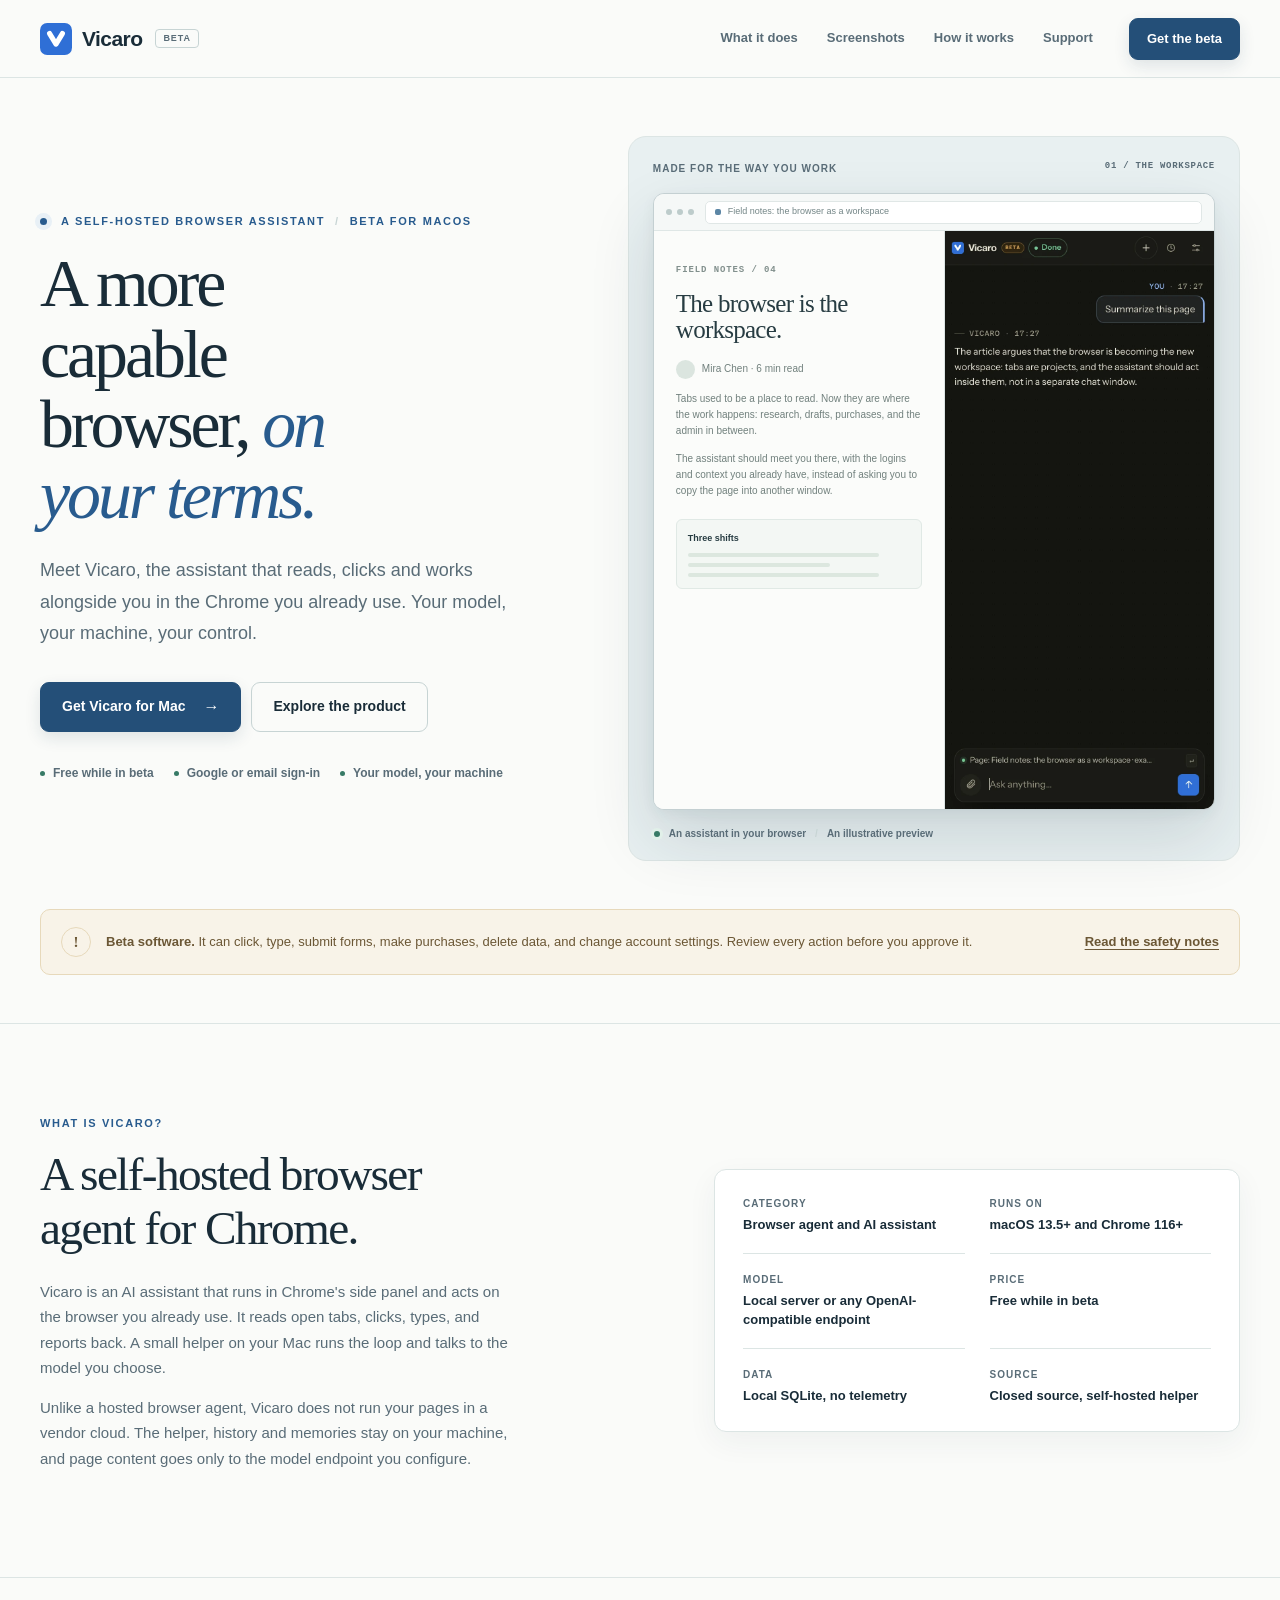
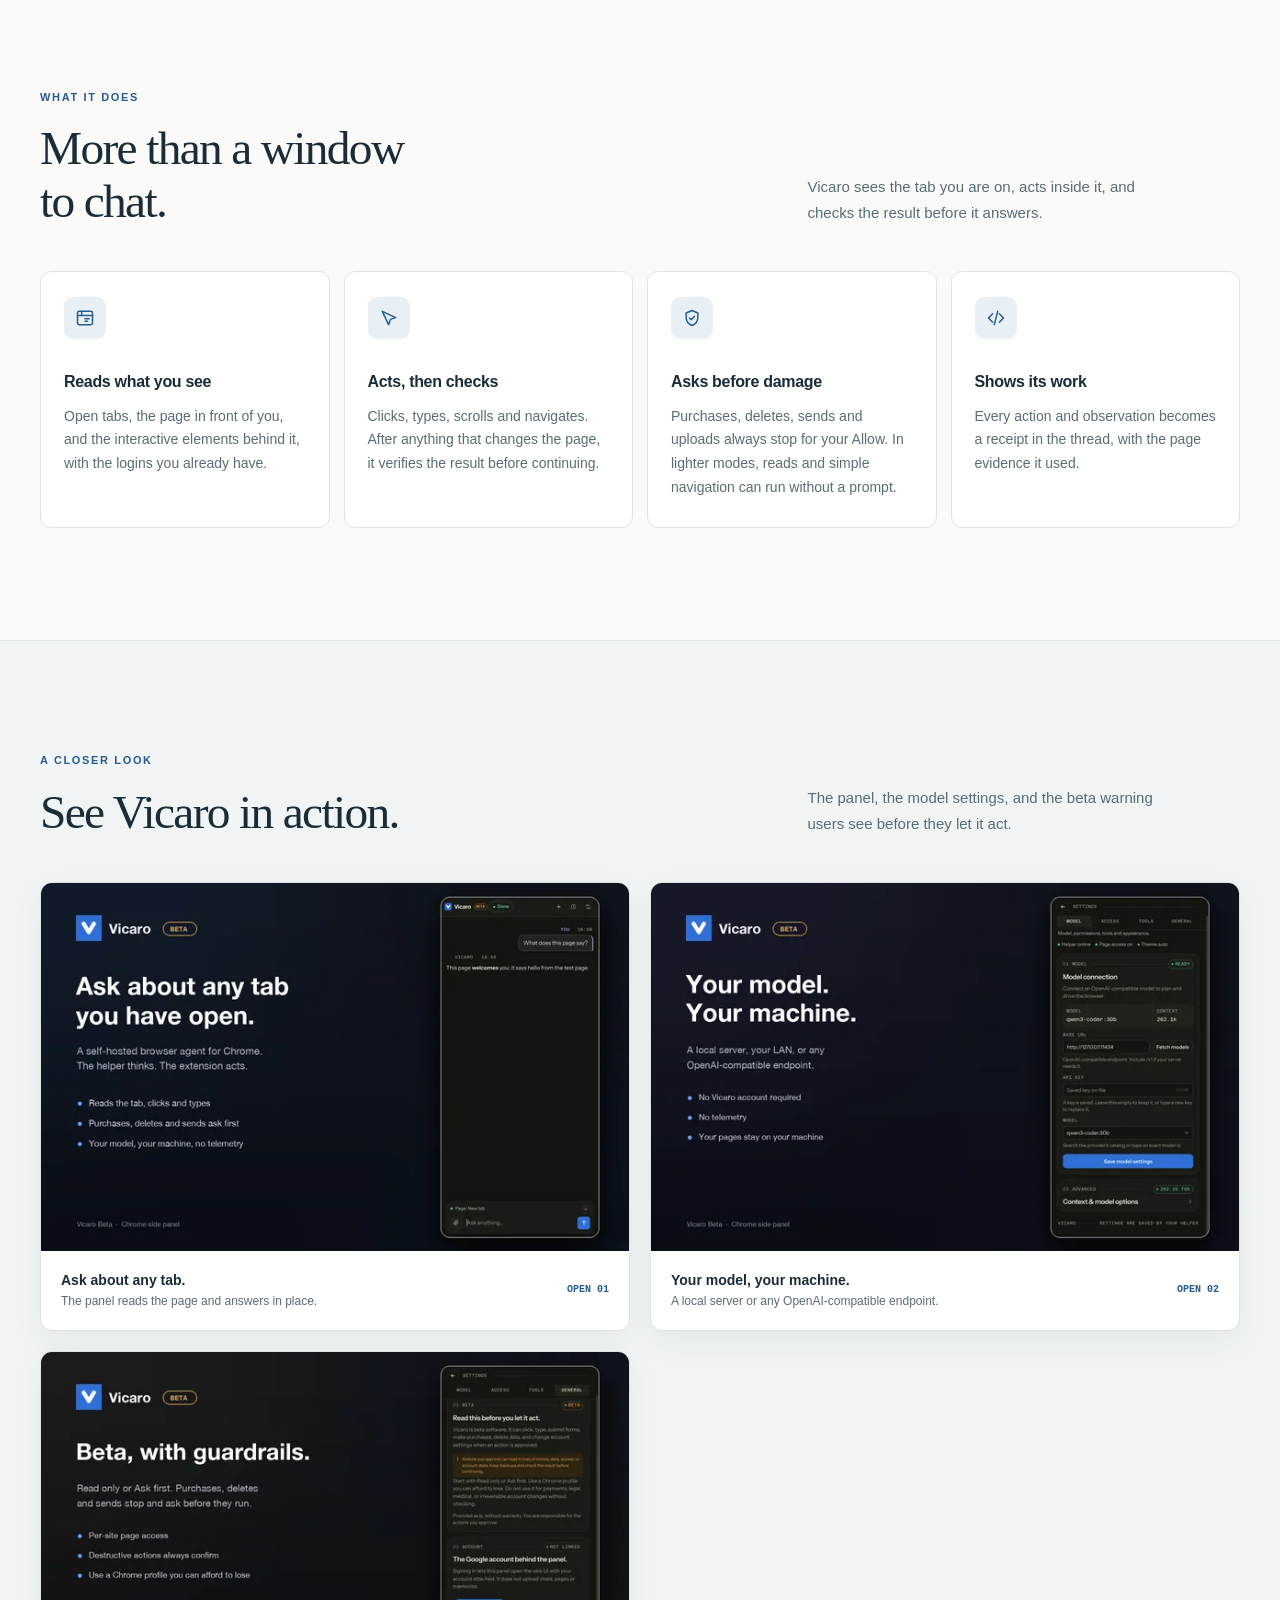
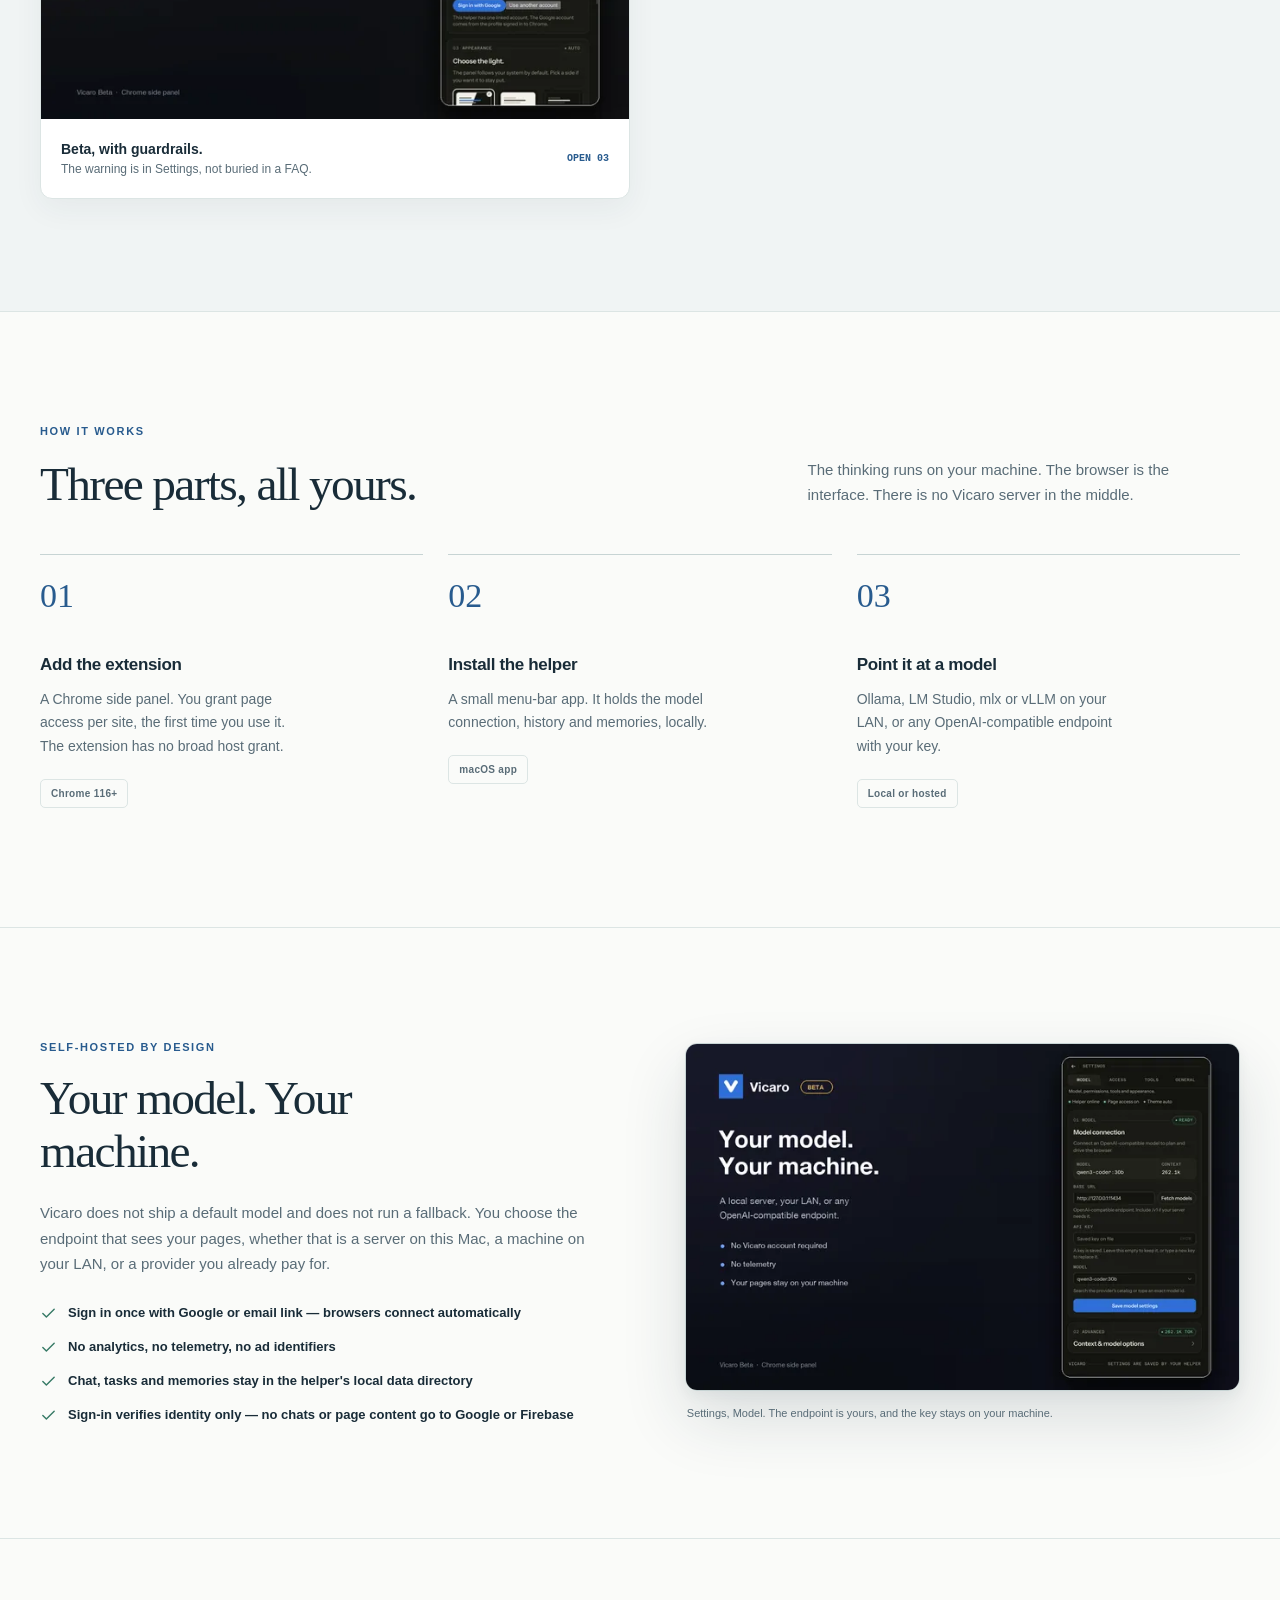
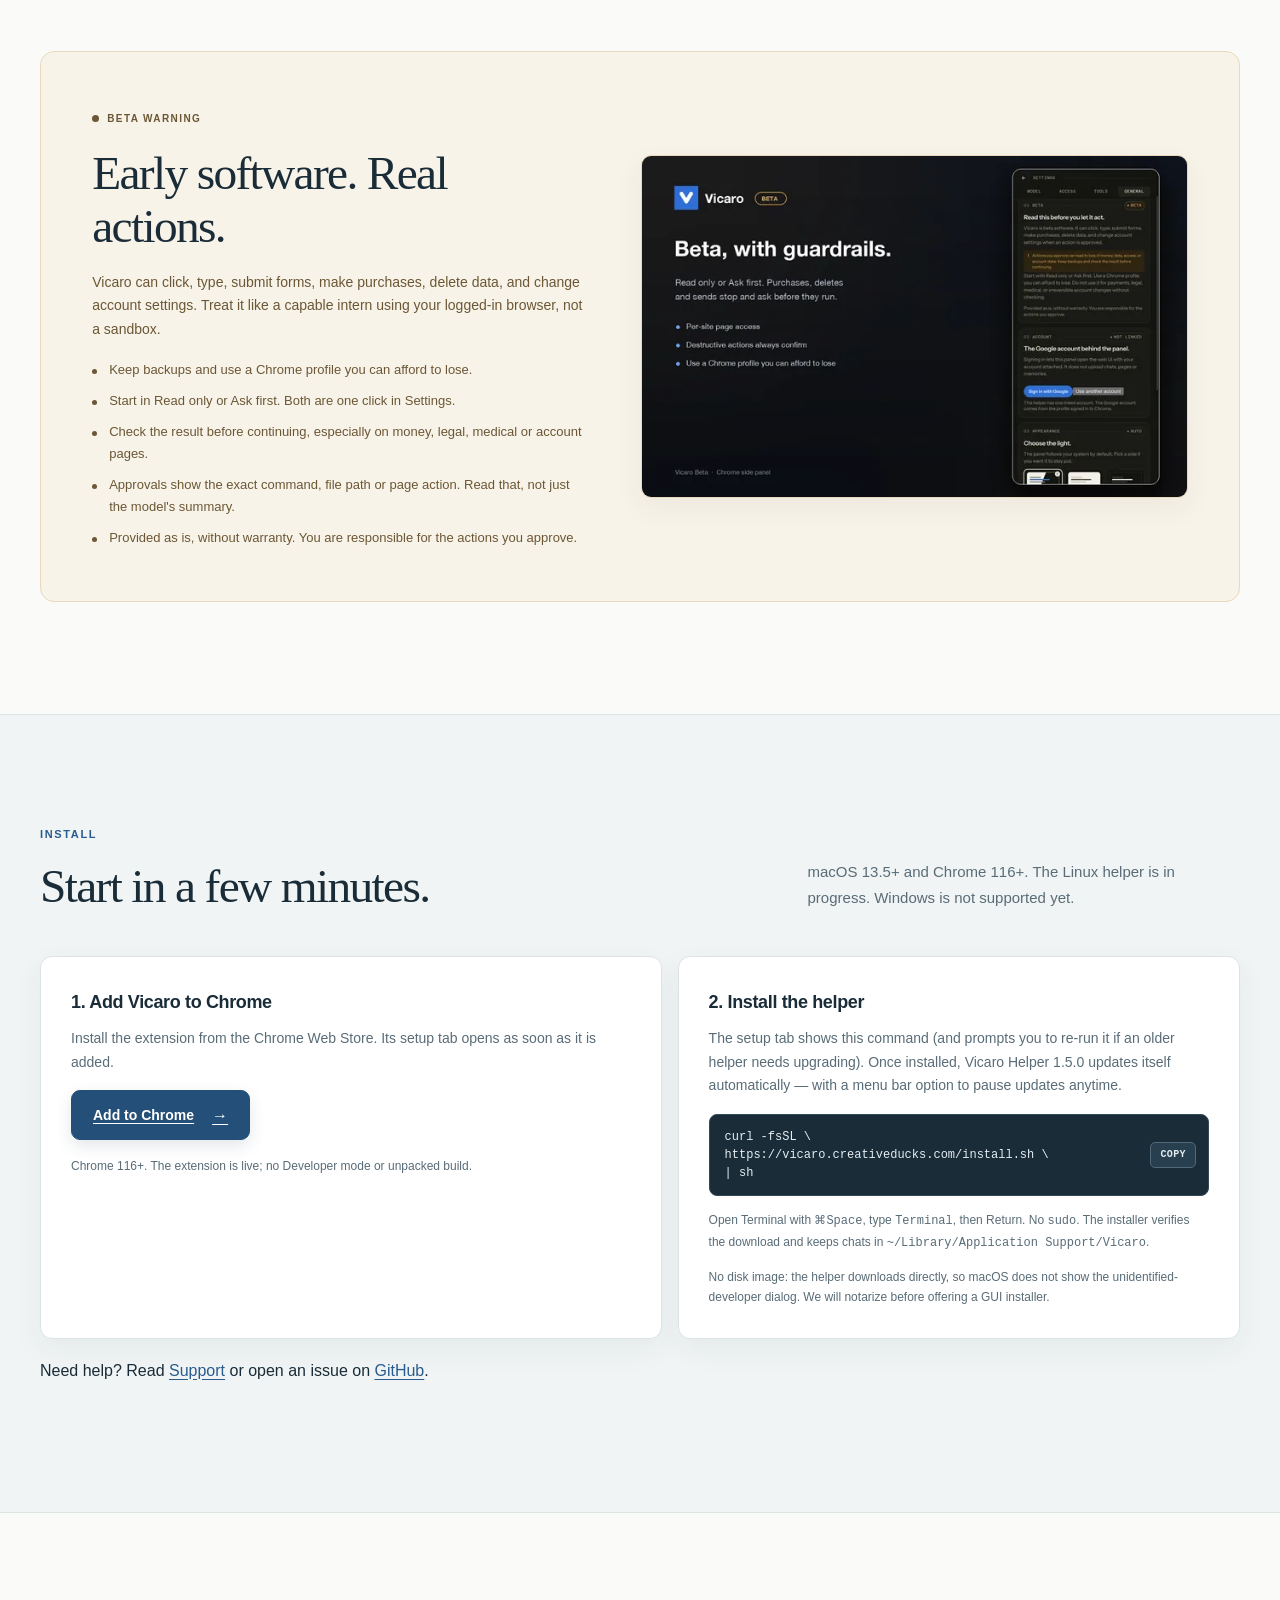
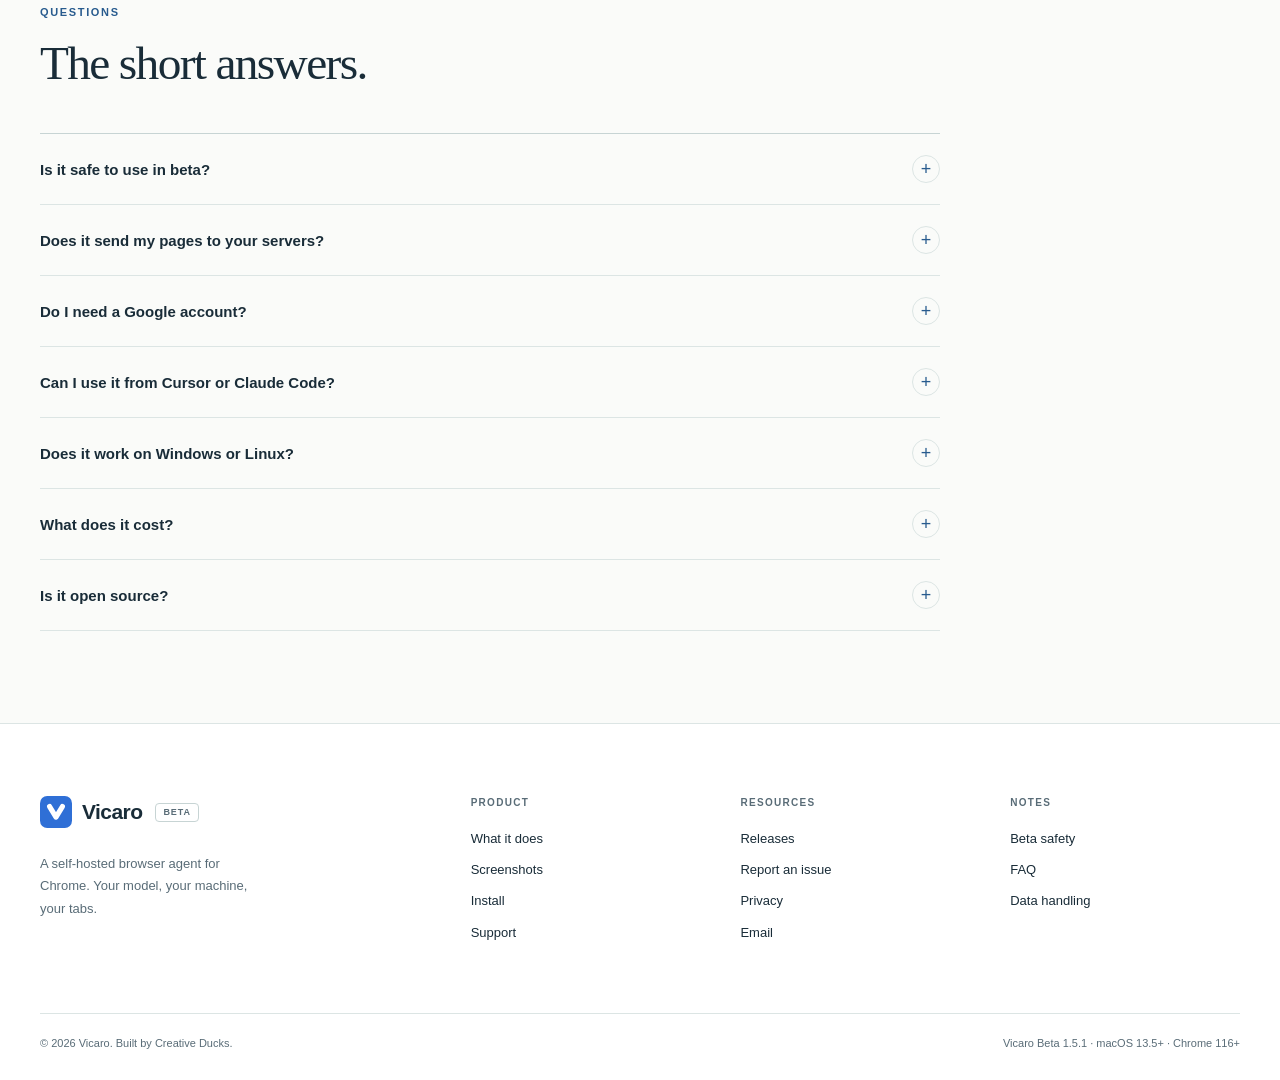
==== commit e1d8cc3e: "Release 1.5.1: update helper version metadata" ====
--- a/index.html
+++ b/index.html
@@ -103,7 +103,7 @@
       "applicationCategory": "BrowserApplication",
       "applicationSubCategory": "Self-hosted browser agent",
       "operatingSystem": "macOS 13.5+",
-      "softwareVersion": "1.5.0",
+      "softwareVersion": "1.5.1",
       "datePublished": "2026-11-24",
       "description": "A self-hosted browser agent for Chrome. Vicaro reads tabs, clicks, types, and works with the model you choose.",
       "url": "https://vicaro.creativeducks.com/",
@@ -535,7 +535,7 @@
     </div>
     <div class="footer-bottom">
       <span>&copy; 2026 Vicaro. Built by Creative Ducks.</span>
-      <span class="fine">Vicaro Beta 1.5.0 &middot; macOS 13.5+ &middot; Chrome 116+</span>
+      <span class="fine">Vicaro Beta 1.5.1 &middot; macOS 13.5+ &middot; Chrome 116+</span>
     </div>
   </div>
 </footer>
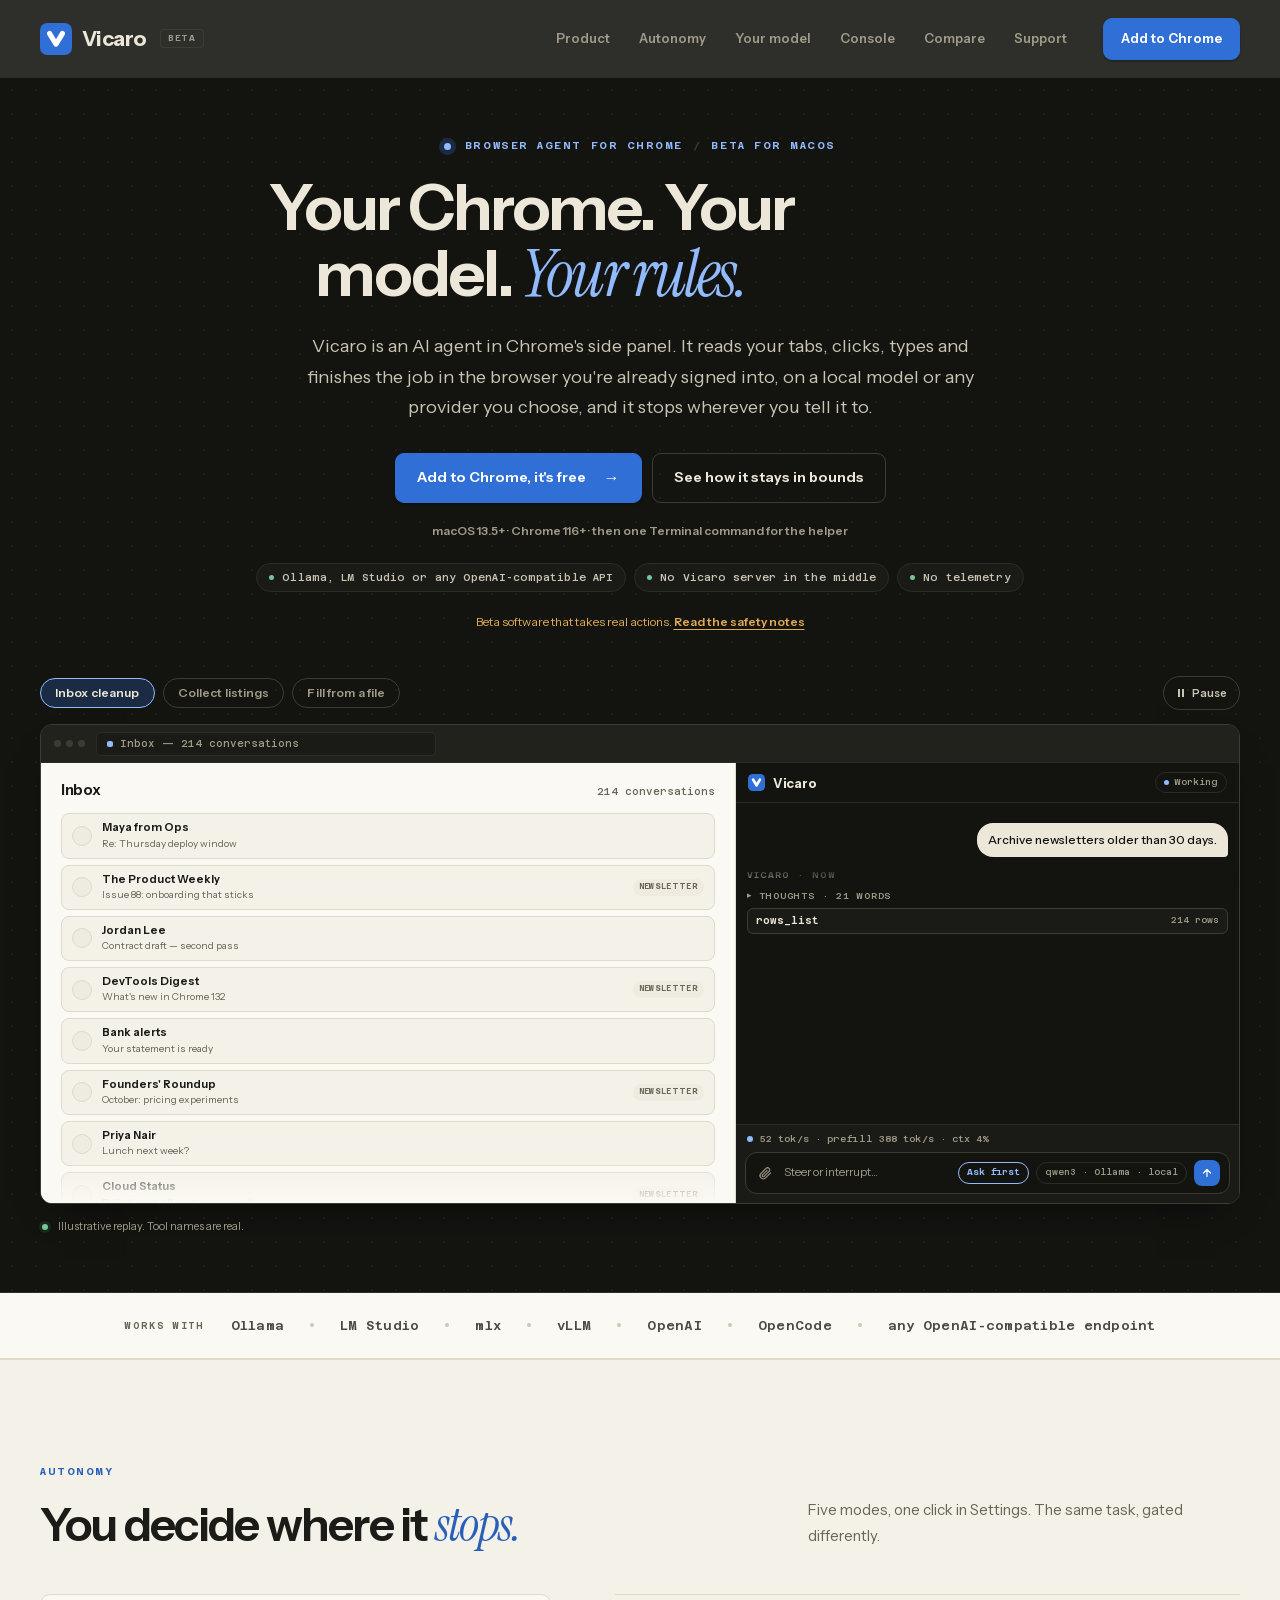
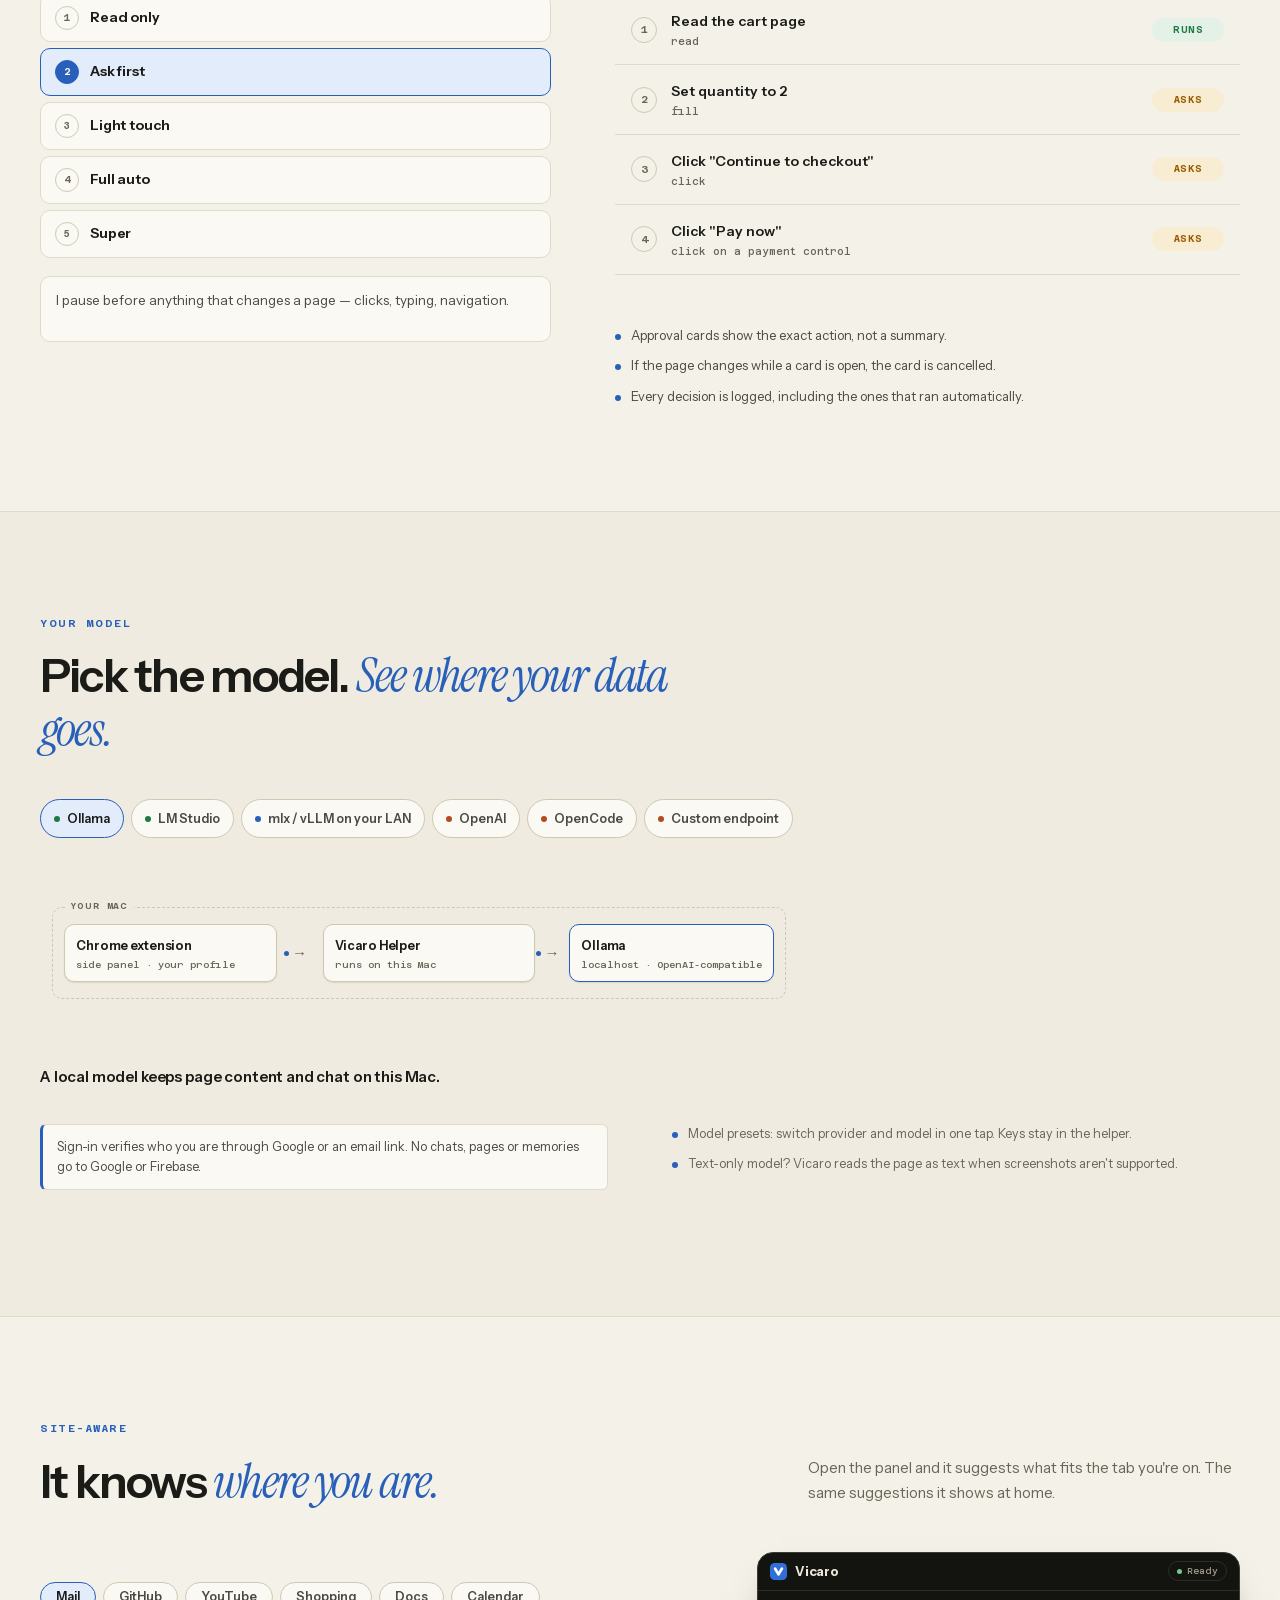
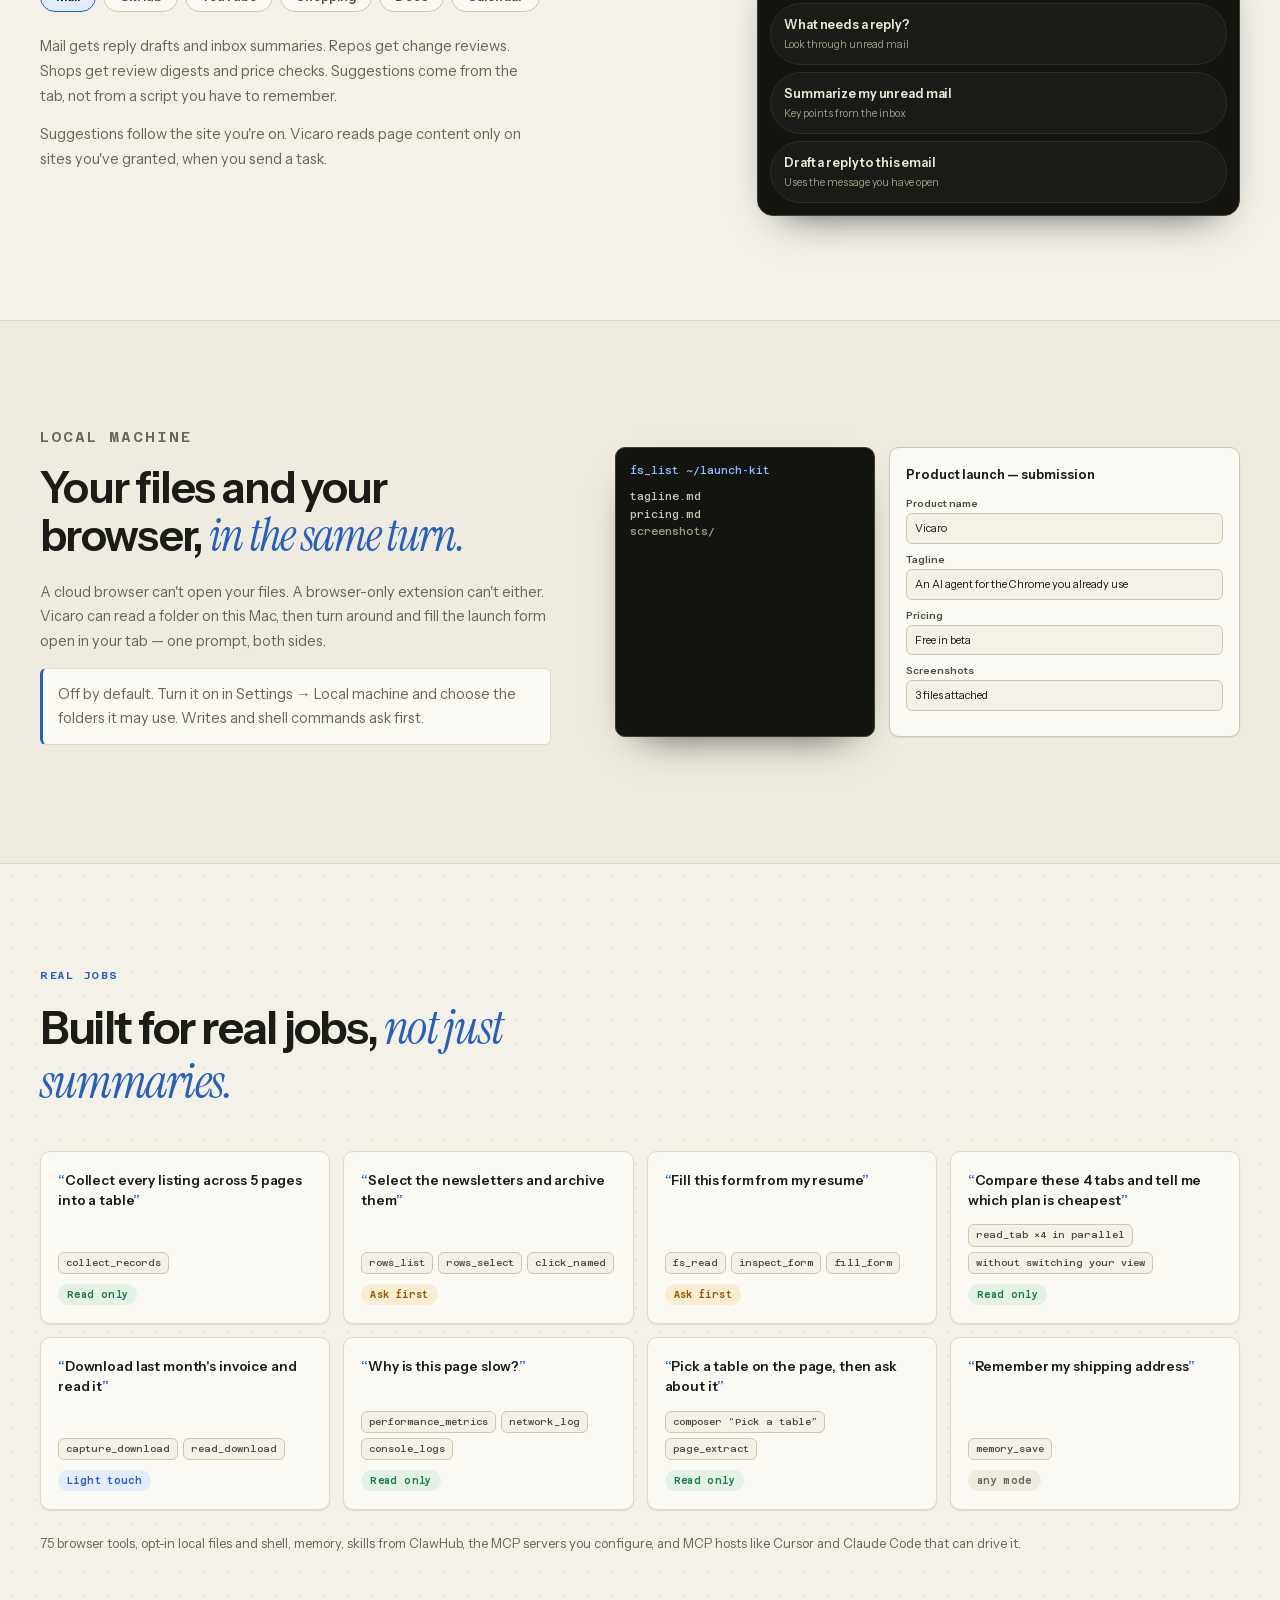
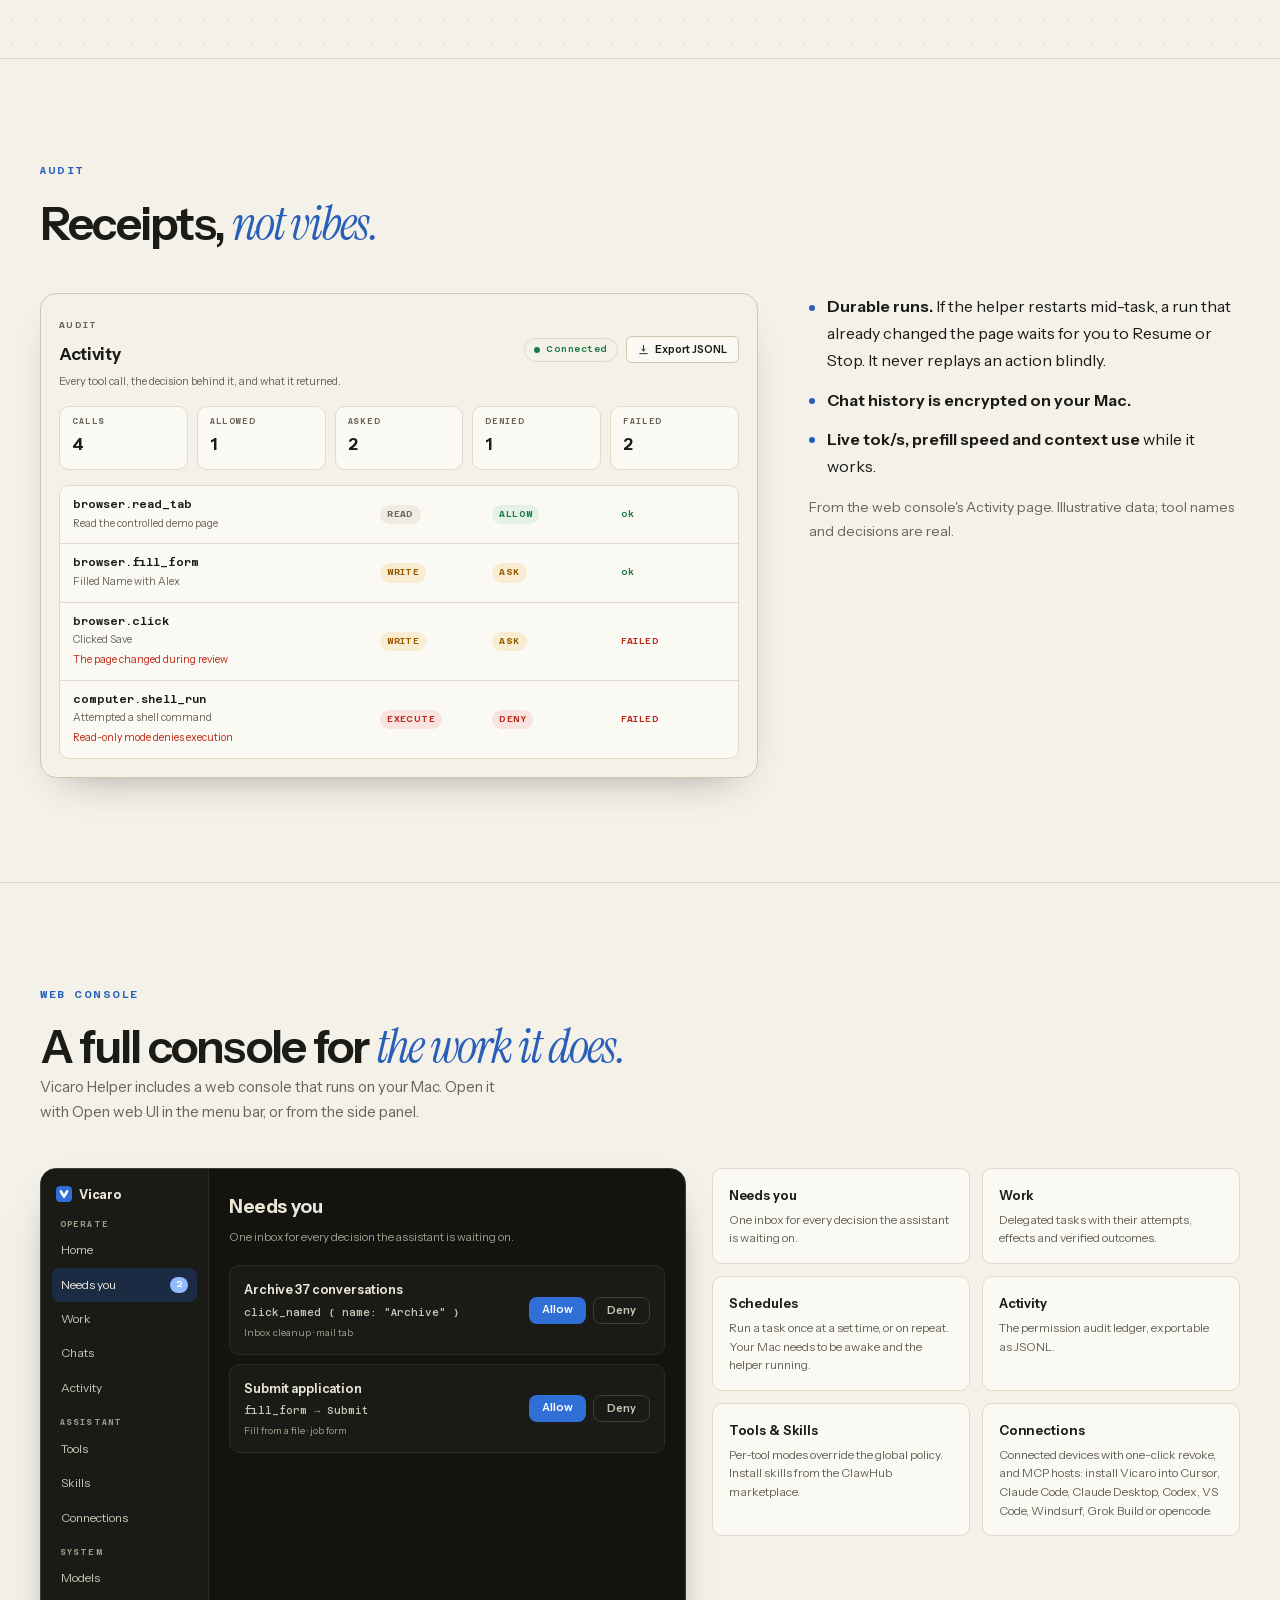
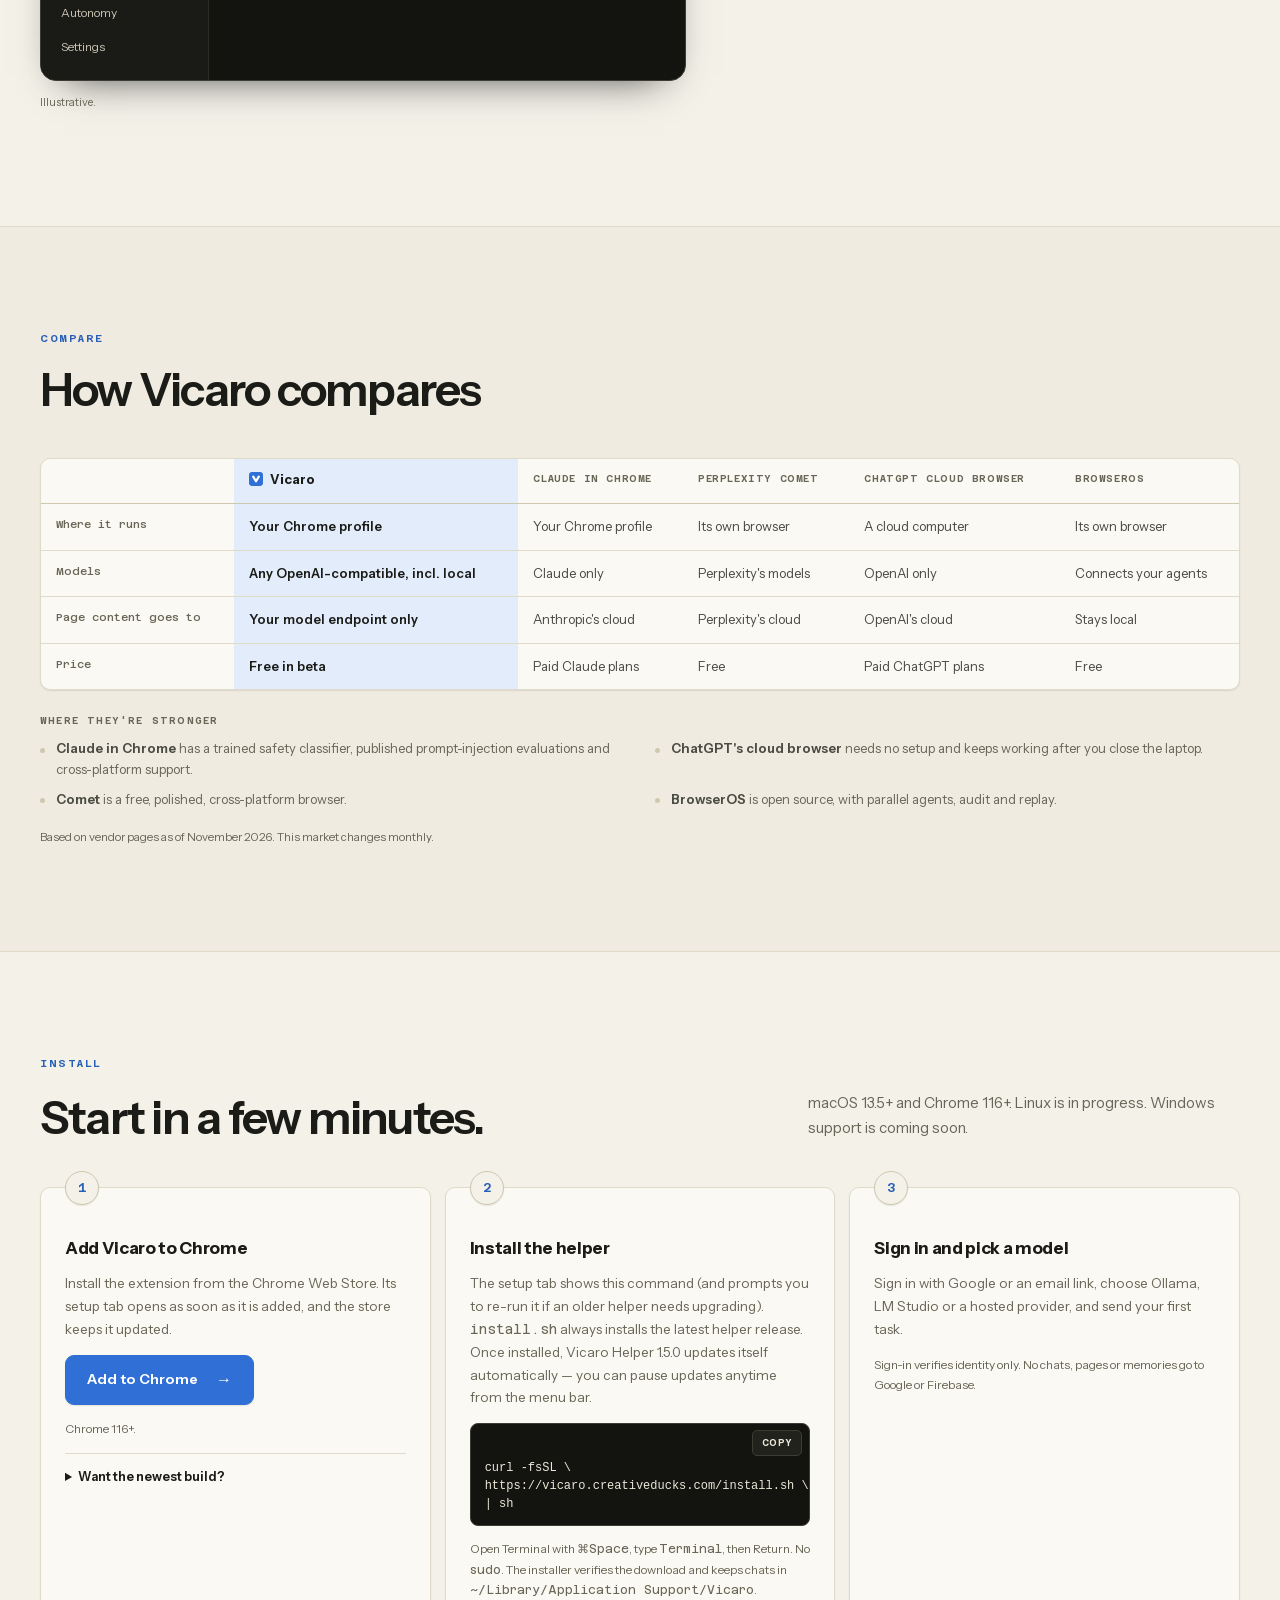
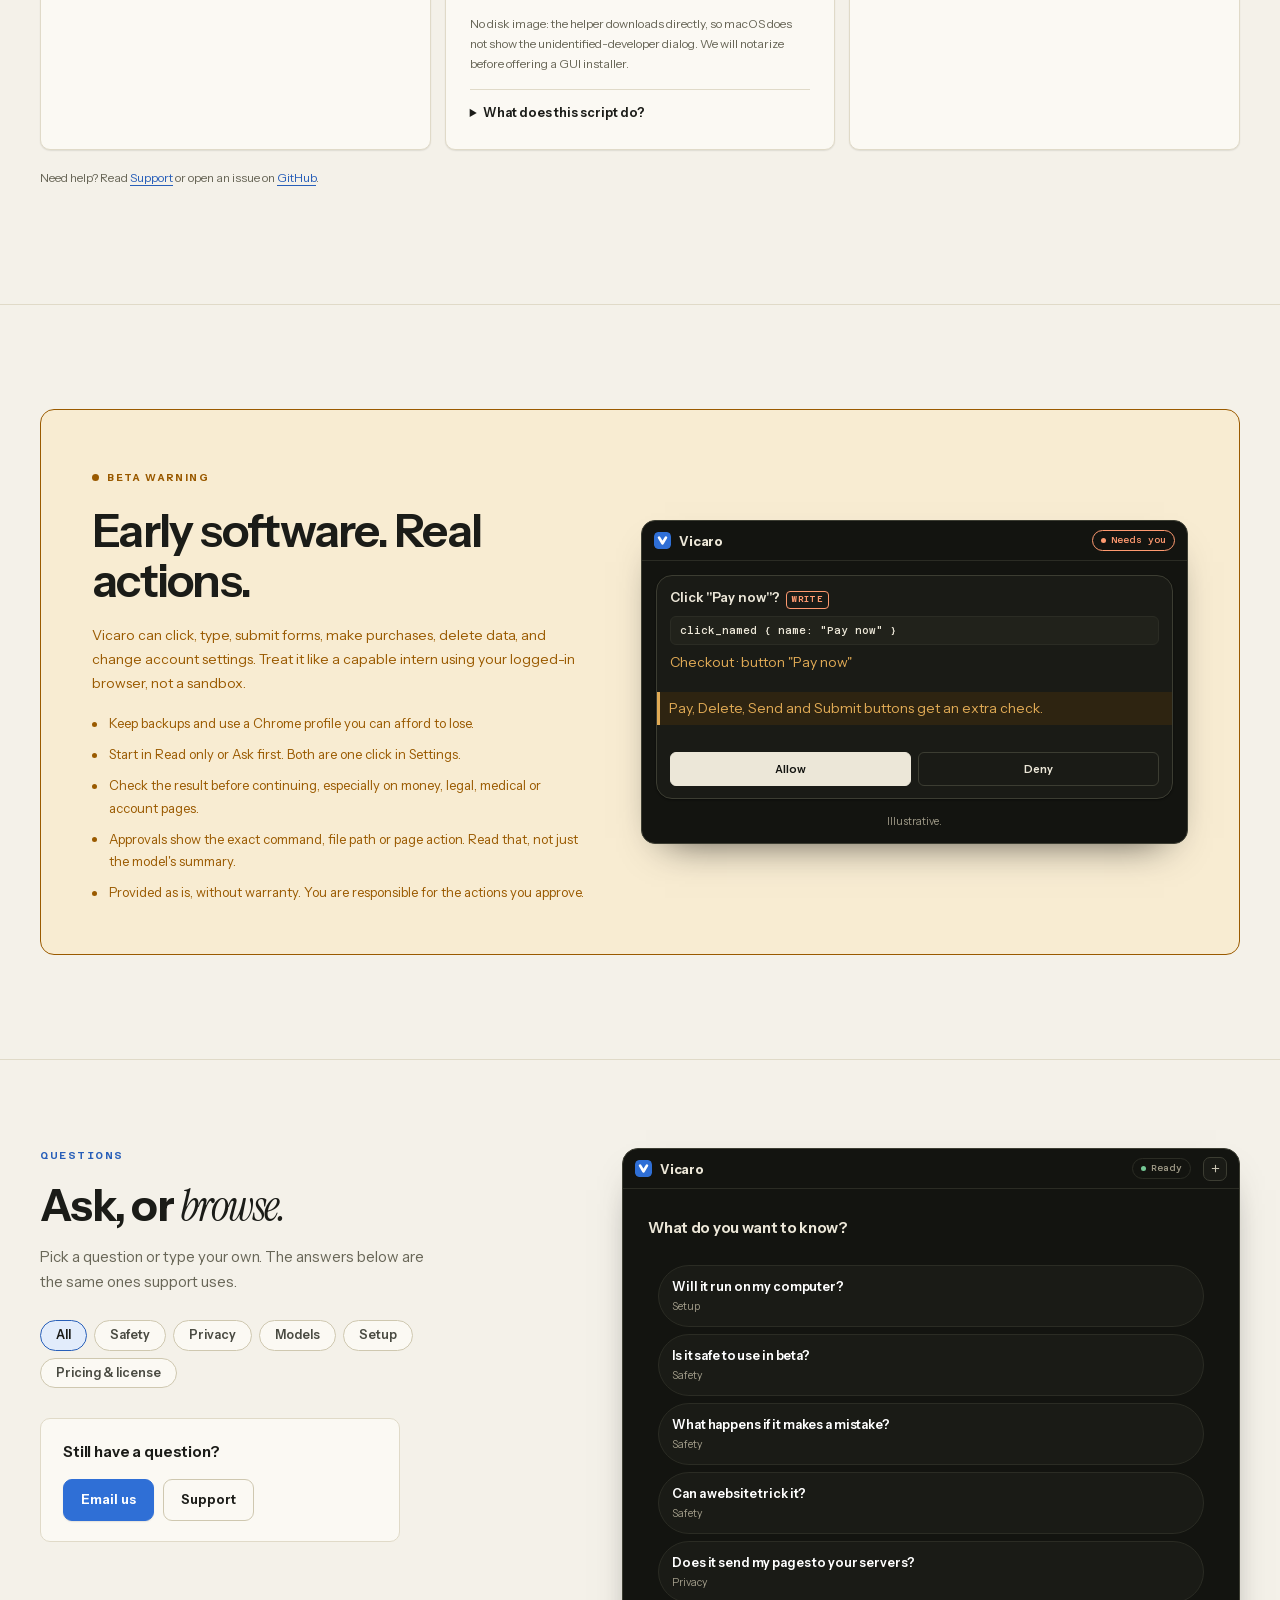
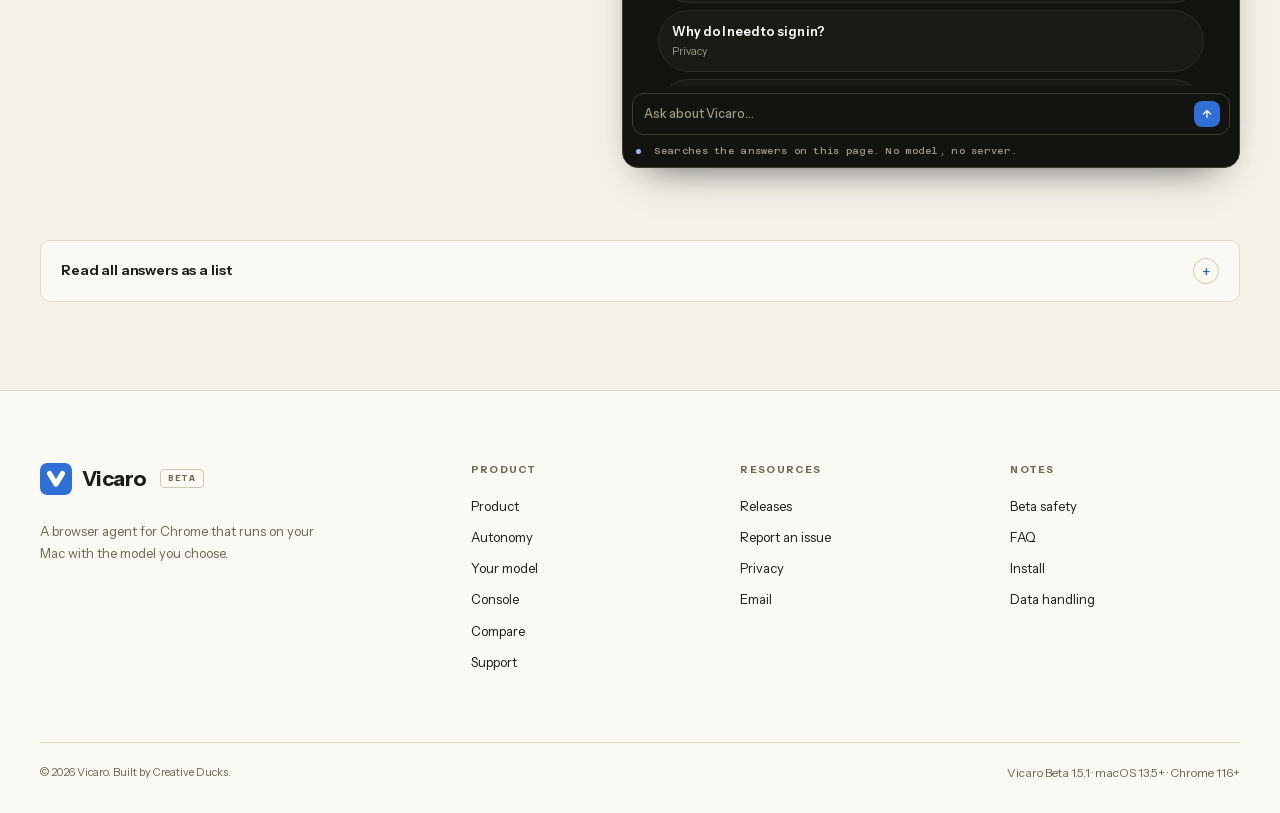
==== commit 6628cdfa: "Redesign the landing page around what Vicaro actually does Show the product instead of describing it" ====
--- a/index.html
+++ b/index.html
@@ -4,11 +4,11 @@
 <meta charset="utf-8">
 <meta name="viewport" content="width=device-width, initial-scale=1">
 <meta name="google-site-verification" content="v7aWRJc6Mbb--7viYg-XmhfIxllgI6C0-7FjrFP8qRw" />
-<title>Vicaro Beta, an AI coworker in your browser</title>
-<meta name="description" content="A self-hosted browser agent for Chrome. Vicaro reads tabs, clicks, types, and works with the model you choose.">
+<title>Vicaro Beta: an AI agent for the Chrome you already use</title>
+<meta name="description" content="A browser agent for Chrome that runs on your Mac with the model you choose: Ollama, LM Studio or any OpenAI-compatible API. Five autonomy modes, exact approvals and a full audit log. Free in beta.">
 <link rel="canonical" href="https://vicaro.creativeducks.com/">
-<meta property="og:title" content="Vicaro Beta, an AI coworker in your browser">
-<meta property="og:description" content="Self-hosted. Your model. Your Chrome. Vicaro acts in the browser you already use, with a safety gate before anything destructive.">
+<meta property="og:title" content="Vicaro: Your Chrome. Your model. Your rules.">
+<meta property="og:description" content="A browser agent for Chrome that runs on your Mac with the model you choose: Ollama, LM Studio or any OpenAI-compatible API. Five autonomy modes, exact approvals and a full audit log. Free in beta.">
 <meta property="og:type" content="website">
 <meta property="og:locale" content="en_US">
 <meta property="og:url" content="https://vicaro.creativeducks.com/">
@@ -16,12 +16,12 @@
 <meta property="og:image" content="https://vicaro.creativeducks.com/og.png">
 <meta property="og:image:width" content="1200">
 <meta property="og:image:height" content="630">
-<meta property="og:image:alt" content="Vicaro Beta side panel open in Chrome">
+<meta property="og:image:alt" content="Vicaro: Your Chrome. Your model. Your rules. A browser agent on the model you choose.">
 <meta name="twitter:card" content="summary_large_image">
-<meta name="twitter:title" content="Vicaro Beta, an AI coworker in your browser">
-<meta name="twitter:description" content="Self-hosted browser agent for Chrome. Your model, your machine, and a safety gate before anything destructive.">
+<meta name="twitter:title" content="Vicaro: Your Chrome. Your model. Your rules.">
+<meta name="twitter:description" content="A browser agent for Chrome that runs on your Mac with the model you choose: Ollama, LM Studio or any OpenAI-compatible API. Five autonomy modes, exact approvals and a full audit log. Free in beta.">
 <meta name="twitter:image" content="https://vicaro.creativeducks.com/og.png">
-<meta name="twitter:image:alt" content="Vicaro Beta side panel open in Chrome">
+<meta name="twitter:image:alt" content="Vicaro: Your Chrome. Your model. Your rules. A browser agent on the model you choose.">
 <link rel="icon" href="favicon.ico" sizes="any">
 <link rel="icon" href="favicon.svg" type="image/svg+xml">
 <link rel="apple-touch-icon" href="apple-touch-icon.png">
@@ -29,8 +29,8 @@
 <meta name="color-scheme" content="light dark">
 <meta name="robots" content="index,follow,max-image-preview:large,max-snippet:-1,max-video-preview:-1">
 <meta name="author" content="Vicaro">
-<meta name="theme-color" content="#fafbf9" media="(prefers-color-scheme: light)">
-<meta name="theme-color" content="#101a22" media="(prefers-color-scheme: dark)">
+<meta name="theme-color" content="#f4f1e9" media="(prefers-color-scheme: light)">
+<meta name="theme-color" content="#131410" media="(prefers-color-scheme: dark)">
 <link rel="stylesheet" href="site.css">
 <script type="application/ld+json">
 {
@@ -62,7 +62,7 @@
       "url": "https://vicaro.creativeducks.com/",
       "name": "Vicaro Beta",
       "inLanguage": "en",
-      "dateModified": "2026-11-12",
+      "dateModified": "2026-11-24",
       "publisher": {
         "@id": "https://vicaro.creativeducks.com/#organization"
       }
@@ -71,10 +71,10 @@
       "@type": "WebPage",
       "@id": "https://vicaro.creativeducks.com/#webpage",
       "url": "https://vicaro.creativeducks.com/",
-      "name": "Vicaro Beta, an AI coworker in your browser",
-      "description": "A self-hosted browser agent for Chrome. Vicaro reads tabs, clicks, types, and works with the model you choose.",
+      "name": "Vicaro Beta: an AI agent for the Chrome you already use",
+      "description": "A browser agent for Chrome that runs on your Mac with the model you choose: Ollama, LM Studio or any OpenAI-compatible API. Five autonomy modes, exact approvals and a full audit log. Free in beta.",
       "inLanguage": "en",
-      "dateModified": "2026-11-12",
+      "dateModified": "2026-11-24",
       "isPartOf": {
         "@id": "https://vicaro.creativeducks.com/#website"
       },
@@ -101,11 +101,11 @@
       "@id": "https://vicaro.creativeducks.com/#software",
       "name": "Vicaro Beta",
       "applicationCategory": "BrowserApplication",
-      "applicationSubCategory": "Self-hosted browser agent",
+      "applicationSubCategory": "Browser agent",
       "operatingSystem": "macOS 13.5+",
       "softwareVersion": "1.5.1",
       "datePublished": "2026-11-24",
-      "description": "A self-hosted browser agent for Chrome. Vicaro reads tabs, clicks, types, and works with the model you choose.",
+      "description": "A browser agent for Chrome that runs on your Mac with the model you choose: Ollama, LM Studio or any OpenAI-compatible API. Five autonomy modes, exact approvals and a full audit log. Free in beta.",
       "url": "https://vicaro.creativeducks.com/",
       "downloadUrl": "https://chromewebstore.google.com/detail/vicaro-beta/inemnoeadlodgmheeijooeknmladelok",
       "image": "https://vicaro.creativeducks.com/og.png",
@@ -117,7 +117,10 @@
       "featureList": [
         "Reads open tabs and page content",
         "Clicks, types, scrolls and navigates",
-        "Asks before purchases, deletes, sends and uploads",
+        "Five autonomy modes with exact-argument approvals",
+        "Activity audit log with JSONL export",
+        "Opt-in local files and shell access",
+        "Durable runs with resume after restart",
         "Connects to local or OpenAI-compatible models",
         "Runs the helper on the user's Mac",
         "Google or email magic link sign-in with automatic browser connection",
@@ -139,6 +142,14 @@
       "mainEntity": [
         {
           "@type": "Question",
+          "name": "Will it run on my computer?",
+          "acceptedAnswer": {
+            "@type": "Answer",
+            "text": "Vicaro needs macOS 13.5 or newer and Chrome 116 or newer, on Apple Silicon or Intel. A Linux helper build is in progress. Windows support is coming soon."
+          }
+        },
+        {
+          "@type": "Question",
           "name": "Is it safe to use in beta?",
           "acceptedAnswer": {
             "@type": "Answer",
@@ -147,6 +158,22 @@
         },
         {
           "@type": "Question",
+          "name": "What happens if it makes a mistake?",
+          "acceptedAnswer": {
+            "@type": "Answer",
+            "text": "Depending on the mode you choose, Vicaro stops before actions that change a page and shows the exact action on an approval card. Deny it and the action does not run. Every action leaves a receipt in the thread, and if the helper restarts mid-task, a run that already changed the page waits for you to Resume or Stop instead of replaying it. Some actions cannot be undone once approved, so read the card before you allow it."
+          }
+        },
+        {
+          "@type": "Question",
+          "name": "Can a website trick it?",
+          "acceptedAnswer": {
+            "@type": "Answer",
+            "text": "It can try. A page can put text in front of the model, but it cannot call a tool. The helper checks every proposed action against your mode, binds approvals to the exact action, and cancels a card if the page changes while it is open. That does not stop everything: in Full auto a page could still persuade the model into a harmless-looking action, and no browser agent today is immune to prompt injection. Use Ask first on sites you don't trust."
+          }
+        },
+        {
+          "@type": "Question",
           "name": "Does it send my pages to your servers?",
           "acceptedAnswer": {
             "@type": "Answer",
@@ -155,6 +182,14 @@
         },
         {
           "@type": "Question",
+          "name": "Why do I need to sign in?",
+          "acceptedAnswer": {
+            "@type": "Answer",
+            "text": "Signing in connects your Chrome profiles and the local web workspace to your helper automatically, without pairing codes, and lets you revoke a browser from the menu bar app. It verifies who you are. It does not upload chats, pages or memories."
+          }
+        },
+        {
+          "@type": "Question",
           "name": "Do I need a Google account?",
           "acceptedAnswer": {
             "@type": "Answer",
@@ -163,18 +198,58 @@
         },
         {
           "@type": "Question",
+          "name": "Which model should I use?",
+          "acceptedAnswer": {
+            "@type": "Answer",
+            "text": "Any OpenAI-compatible model that supports tool calling. Vision support lets Vicaro use screenshots, and a larger context window helps on long pages. Local options include Ollama, LM Studio, mlx and vLLM."
+          }
+        },
+        {
+          "@type": "Question",
           "name": "Can I use it from Cursor or Claude Code?",
           "acceptedAnswer": {
             "@type": "Answer",
-            "text": "Not in this build. MCP host support is in development. The helper can consume MCP servers you configure, but it does not yet register itself in Cursor or Claude Code."
-          }
-        },
-        {
-          "@type": "Question",
-          "name": "Does it work on Windows or Linux?",
-          "acceptedAnswer": {
-            "@type": "Answer",
-            "text": "macOS is the supported beta today. A Linux helper build is in progress. Windows is not supported yet."
+            "text": "Yes. Open the web UI from the menu bar, go to Connections, and install Vicaro under MCP hosts for Cursor, Claude Code, Claude Desktop, Codex, VS Code, Windsurf, Grok Build or opencode. Those tools can then use Vicaro's browser tools through the helper on your Mac."
+          }
+        },
+        {
+          "@type": "Question",
+          "name": "Does it work with my existing logins and extensions?",
+          "acceptedAnswer": {
+            "@type": "Answer",
+            "text": "Yes. Vicaro runs in the Chrome profile you already use, with your tabs, signed-in sites and other extensions. That is also why the safety notes suggest a profile you can afford to lose while it is in beta."
+          }
+        },
+        {
+          "@type": "Question",
+          "name": "Is there a web app?",
+          "acceptedAnswer": {
+            "@type": "Answer",
+            "text": "Yes. Vicaro Helper includes a web console that runs on your Mac. Open it with Open web UI in the menu bar or from the side panel. It has an inbox for approvals, delegated tasks and schedules, saved chats, the activity audit, tools, skills, connections, models and autonomy settings."
+          }
+        },
+        {
+          "@type": "Question",
+          "name": "Why do I have to use Terminal?",
+          "acceptedAnswer": {
+            "@type": "Answer",
+            "text": "The helper app is not notarized by Apple yet, so a browser download would be blocked by macOS Gatekeeper. The curl command downloads it directly, verifies its SHA-256 checksum and installs it without sudo. We will notarize before offering a regular installer."
+          }
+        },
+        {
+          "@type": "Question",
+          "name": "Does it work while my Mac is asleep?",
+          "acceptedAnswer": {
+            "@type": "Answer",
+            "text": "No. The helper runs on your Mac, so the Mac needs to be awake and the helper running."
+          }
+        },
+        {
+          "@type": "Question",
+          "name": "How do I uninstall it?",
+          "acceptedAnswer": {
+            "@type": "Answer",
+            "text": "Choose Uninstall Vicaro Helper from the menu bar. It removes the app and its login item, and leaves your chats, memories and settings in ~/Library/Application Support/Vicaro so a reinstall finds them. To remove the extension, open chrome://extensions and remove Vicaro Beta."
           }
         },
         {
@@ -202,7 +277,7 @@
 <body id="top">
 <a class="skip" href="#main">Skip to content</a>
 
-<header class="site-header">
+<header class="site-header over-dark">
   <div class="wrap header-inner">
     <a class="brand" href="index.html">
       <span class="mark"><svg viewBox="0 0 64 64" aria-hidden="true"><rect width="64" height="64" rx="14.4" fill="#2F6FD6"/><path d="M19.2 21.12 L32 42.24 L44.8 21.12" fill="none" stroke="#fff" stroke-width="10.24" stroke-linecap="round" stroke-linejoin="round"/></svg></span>
@@ -210,203 +285,624 @@
       <span class="beta">Beta</span>
     </a>
     <nav class="nav" aria-label="Primary">
-      <a href="#what">What it does</a>
-      <a href="#screens">Screenshots</a>
-      <a href="#how">How it works</a>
+      <a href="#demo">Product</a>
+      <a href="#autonomy">Autonomy</a>
+      <a href="#models">Your model</a>
+      <a href="#console">Console</a>
+      <a href="#compare">Compare</a>
       <a href="support.html">Support</a>
     </nav>
-    <a class="btn small header-cta" href="#install">Get the beta</a>
+    <a class="btn small header-cta" href="https://chromewebstore.google.com/detail/vicaro-beta/inemnoeadlodgmheeijooeknmladelok">Add to Chrome</a>
     <details class="menu">
       <summary aria-label="Menu"><svg viewBox="0 0 24 24" fill="none" stroke="currentColor" stroke-width="1.8" stroke-linecap="round" aria-hidden="true"><path d="M4 7h16M4 12h16M4 17h16"/></svg></summary>
       <div class="menu-panel">
-        <a href="#what">What it does</a>
-        <a href="#screens">Screenshots</a>
-        <a href="#how">How it works</a>
+        <a href="#demo">Product</a>
+        <a href="#autonomy">Autonomy</a>
+        <a href="#models">Your model</a>
+        <a href="#console">Console</a>
+        <a href="#compare">Compare</a>
         <a href="#install">Install</a>
         <a href="support.html">Support</a>
         <a href="privacy.html">Privacy</a>
-        <a class="btn small" href="#install">Get the beta</a>
+        <a class="btn small" href="https://chromewebstore.google.com/detail/vicaro-beta/inemnoeadlodgmheeijooeknmladelok">Add to Chrome</a>
       </div>
     </details>
   </div>
 </header>
 
 <main id="main">
-  <section class="hero">
+  <section class="hero scope-dark" id="demo">
     <div class="wrap">
-      <div class="hero-grid">
-        <div class="hero-copy">
-          <p class="eyebrow">A self-hosted browser assistant <span class="sep">/</span> <span class="eyebrow-alt">Beta for macOS</span></p>
-          <h1>A more capable browser, <em>on your terms.</em></h1>
-          <p class="lede">Meet Vicaro, the assistant that reads, clicks and works alongside you in the Chrome you already use. Your model, your machine, your control.</p>
-          <div class="cta">
-            <a class="btn arrow" href="#install">Get Vicaro for Mac</a>
-            <a class="btn ghost" href="#screens">Explore the product</a>
-          </div>
-          <ul class="hero-meta">
-            <li>Free while in beta</li>
-            <li>Google or email sign-in</li>
-            <li>Your model, your machine</li>
-          </ul>
-        </div>
-
-        <div class="hero-visual" aria-label="Illustration of the Vicaro side panel summarizing an article in Chrome">
-          <div class="visual-topline"><span>Made for the way you work</span><span>01 / THE WORKSPACE</span></div>
-          <div class="browser">
-            <div class="browser-bar" aria-hidden="true">
-              <span class="dots"><i></i><i></i><i></i></span>
-              <span class="browser-tab"><span class="tab-dot"></span><span>Field notes: the browser as a workspace</span></span>
-            </div>
-            <div class="browser-body">
-              <div class="page-mock" aria-hidden="true">
-                <p class="mock-kicker">Field notes / 04</p>
-                <h3>The browser is the workspace.</h3>
-                <p class="byline"><i></i> Mira Chen &middot; 6 min read</p>
-                <p>Tabs used to be a place to read. Now they are where the work happens: research, drafts, purchases, and the admin in between.</p>
-                <p>The assistant should meet you there, with the logins and context you already have, instead of asking you to copy the page into another window.</p>
-                <div class="mock-card">
-                  <b>Three shifts</b>
-                  <span></span><span></span><span></span>
+      <div class="hero-copy">
+        <p class="eyebrow">Browser agent for Chrome <span class="sep">/</span> Beta for macOS</p>
+        <h1>Your Chrome. Your model. <em>Your rules.</em></h1>
+        <p class="lede">Vicaro is an AI agent in Chrome's side panel. It reads your tabs, clicks, types and finishes the job in the browser you're already signed into, on a local model or any provider you choose, and it stops wherever you tell it to.</p>
+        <div class="cta">
+          <a class="btn arrow" href="https://chromewebstore.google.com/detail/vicaro-beta/inemnoeadlodgmheeijooeknmladelok">Add to Chrome, it's free</a>
+          <a class="btn ghost" href="#autonomy">See how it stays in bounds</a>
+        </div>
+        <p class="hero-req">macOS 13.5+ · Chrome 116+ · then one Terminal command for the helper</p>
+        <ul class="hero-meta">
+          <li>Ollama, LM Studio or any OpenAI-compatible API</li>
+          <li>No Vicaro server in the middle</li>
+          <li>No telemetry</li>
+        </ul>
+        <p class="hero-honest">Beta software that takes real actions. <a href="#safety">Read the safety notes</a></p>
+      </div>
+
+      <div class="hero-visual">
+        <div class="replay-tabs" role="tablist" aria-label="Demo scenarios">
+          <button class="replay-tab" role="tab" id="tab-inbox" aria-selected="true" aria-controls="replay-frame" data-scenario="inbox">Inbox cleanup</button>
+          <button class="replay-tab" role="tab" id="tab-collect" aria-selected="false" aria-controls="replay-frame" data-scenario="collect" tabindex="-1">Collect listings</button>
+          <button class="replay-tab" role="tab" id="tab-fill" aria-selected="false" aria-controls="replay-frame" data-scenario="fill" tabindex="-1">Fill from a file</button>
+          <span class="replay-ctl">
+            <button class="replay-btn" type="button" id="replay-step" hidden>Step<svg viewBox="0 0 10 10" aria-hidden="true"><path d="M8 5l-5 3V2z"/></svg></button>
+            <button class="replay-btn" type="button" id="replay-pause" hidden aria-pressed="false"><svg viewBox="0 0 10 10" aria-hidden="true"><path d="M2 1h2v8H2zM6 1h2v8H6z"/></svg><span>Pause</span></button>
+          </span>
+        </div>
+        <div class="browser" id="replay-frame" role="tabpanel" aria-labelledby="tab-inbox">
+          <div class="browser-bar" aria-hidden="true">
+            <span class="dots"><i></i><i></i><i></i></span>
+            <span class="browser-tab"><span class="tab-dot"></span><span id="replay-tabtitle">Inbox — 214 conversations</span></span>
+          </div>
+          <div class="browser-body">
+            <div class="page-mock scope-light" id="replay-page">
+              <div class="pm-head"><h3 class="pm-title">Inbox</h3><span class="pm-sub">214 conversations</span></div>
+              <ul class="pm-rows">
+                <li class="pm-row"><span class="pm-avatar"></span><span class="pm-who"><b>Maya from Ops</b><span>Re: Thursday deploy window</span></span></li>
+                <li class="pm-row"><span class="pm-avatar"></span><span class="pm-who"><b>Jordan Lee</b><span>Contract draft — second pass</span></span></li>
+                <li class="pm-row"><span class="pm-avatar"></span><span class="pm-who"><b>Bank alerts</b><span>Your statement is ready</span></span></li>
+                <li class="pm-row"><span class="pm-avatar"></span><span class="pm-who"><b>Priya Nair</b><span>Lunch next week?</span></span></li>
+                <li class="pm-row"><span class="pm-avatar"></span><span class="pm-who"><b>Calendar</b><span>Invite: design review, Tue 2pm</span></span></li>
+              </ul>
+              <p class="pm-toast">37 conversations archived</p>
+              <span class="pm-fade" aria-hidden="true"></span>
+            </div>
+            <div class="vp">
+              <div class="vp-head">
+                <svg class="vpm" viewBox="0 0 64 64" aria-hidden="true"><rect width="64" height="64" rx="14.4" fill="#2F6FD6"/><path d="M19.2 21.12 L32 42.24 L44.8 21.12" fill="none" stroke="#fff" stroke-width="10.24" stroke-linecap="round" stroke-linejoin="round"/></svg>
+                <b>Vicaro</b>
+                <span class="vp-status" id="replay-status"><i></i>Done</span>
+              </div>
+              <div class="vp-stream" id="replay-stream">
+                <div class="vp-user"><p>Archive newsletters older than 30 days.</p></div>
+                <p class="vp-label"><b>VICARO</b> · NOW</p>
+                <details class="vp-fold"><summary>THOUGHTS · 21 WORDS</summary><div class="vp-fold-in">Newsletters older than 30 days: select them, then archive. The Archive control is in the toolbar.</div></details>
+                <details class="vp-fold"><summary>TRACE · 4 ACTIONS · 2.1S</summary><div class="vp-fold-in">rows_list · rows_select · click_named · read_state</div></details>
+                <div class="vp-tools">
+                  <div class="vp-tool"><span class="vp-tn">rows_list</span><span class="vp-tr">214 rows</span></div>
+                  <div class="vp-tool"><span class="vp-tn">rows_select</span><span class="vp-tr">37 newsletters selected</span></div>
+                  <div class="vp-tool"><span class="vp-tn">click_named</span><span class="vp-tr">Archive</span></div>
+                </div>
+                <p class="vp-receipt">Archived 37 · verified · 4 actions · 2.1s</p>
+                <div class="vp-answer"><p>Done. I archived <b>37 newsletter threads</b> older than 30 days. Everything else in the inbox is untouched.</p></div>
+              </div>
+              <div class="vp-foot">
+                <div class="vp-stats" id="replay-statsline"><i></i><span id="replay-stats">48 tok/s · prefill 410 tok/s · ctx 6%</span></div>
+                <div class="vp-composer">
+                  <span class="vp-attach" aria-hidden="true"><svg viewBox="0 0 24 24" fill="none" stroke="currentColor" stroke-width="2" stroke-linecap="round" stroke-linejoin="round"><path d="M21.4 11.05l-9.19 9.19a6 6 0 01-8.49-8.49l9.2-9.19a4 4 0 015.65 5.66l-9.2 9.19a2 2 0 01-2.82-2.83l8.49-8.48"/></svg></span>
+                  <span class="vp-input">Steer or interrupt…</span>
+                  <span class="vp-modepill" id="replay-mode">Ask first</span>
+                  <span class="vp-model" id="replay-model">qwen3 · Ollama · local</span>
+                  <span class="vp-send" aria-hidden="true"><svg viewBox="0 0 24 24" fill="none" stroke="currentColor" stroke-width="2.4" stroke-linecap="round" stroke-linejoin="round"><path d="M12 19V5M5 12l7-7 7 7"/></svg></span>
                 </div>
               </div>
-              <div class="panel-preview">
-                <img src="assets/shots/panel-hero.webp" width="800" height="1720" alt="Vicaro side panel with a summary of the current article" fetchpriority="high">
-              </div>
-            </div>
-          </div>
-          <p class="hero-status"><span class="dot"></span> An assistant in your browser <span class="sep">/</span> An illustrative preview</p>
-        </div>
-      </div>
-
-      <div class="beta-band" role="note">
-        <span class="icon" aria-hidden="true">!</span>
-        <p><strong>Beta software.</strong> It can click, type, submit forms, make purchases, delete data, and change account settings. Review every action before you approve it.</p>
-        <a href="#safety">Read the safety notes</a>
+            </div>
+          </div>
+        </div>
+        <p class="replay-caption"><span class="dot"></span> Illustrative replay. Tool names are real.</p>
       </div>
     </div>
   </section>
 
-  <section class="section tight" id="about">
-    <div class="wrap about-grid">
-      <div>
-        <p class="kicker">What is Vicaro?</p>
-        <h2>A self-hosted browser agent for Chrome.</h2>
-        <p>Vicaro is an AI assistant that runs in Chrome's side panel and acts on the browser you already use. It reads open tabs, clicks, types, and reports back. A small helper on your Mac runs the loop and talks to the model you choose.</p>
-        <p>Unlike a hosted browser agent, Vicaro does not run your pages in a vendor cloud. The helper, history and memories stay on your machine, and page content goes only to the model endpoint you configure.</p>
-      </div>
-      <dl class="facts">
-        <div><dt>Category</dt><dd>Browser agent and AI assistant</dd></div>
-        <div><dt>Runs on</dt><dd>macOS 13.5+ and Chrome 116+</dd></div>
-        <div><dt>Model</dt><dd>Local server or any OpenAI-compatible endpoint</dd></div>
-        <div><dt>Price</dt><dd>Free while in beta</dd></div>
-        <div><dt>Data</dt><dd>Local SQLite, no telemetry</dd></div>
-        <div><dt>Source</dt><dd>Closed source, self-hosted helper</dd></div>
-      </dl>
-    </div>
-  </section>
-
-  <section class="section" id="what">
+  <div class="works">
+    <div class="wrap">
+      <span class="w-label">Works with</span>
+      <span class="w-name">Ollama</span><span class="w-sep"></span>
+      <span class="w-name">LM Studio</span><span class="w-sep"></span>
+      <span class="w-name">mlx</span><span class="w-sep"></span>
+      <span class="w-name">vLLM</span><span class="w-sep"></span>
+      <span class="w-name">OpenAI</span><span class="w-sep"></span>
+      <span class="w-name">OpenCode</span><span class="w-sep"></span>
+      <span class="w-name">any OpenAI-compatible endpoint</span>
+    </div>
+  </div>
+
+  <section class="section" id="autonomy">
     <div class="wrap">
       <div class="section-head">
         <div>
-          <p class="kicker">What it does</p>
-          <h2>More than a window to chat.</h2>
-          <p class="sub">Vicaro sees the tab you are on, acts inside it, and checks the result before it answers.</p>
-        </div>
-      </div>
-      <div class="features">
-        <article class="feature">
-          <span class="fico" aria-hidden="true"><svg viewBox="0 0 24 24" fill="none" stroke="currentColor" stroke-width="1.8" stroke-linecap="round" stroke-linejoin="round"><rect x="3" y="4" width="18" height="16" rx="2"/><path d="M3 9h18M8 4v5M12 13h5M12 16h3"/></svg></span>
-          <div><h3>Reads what you see</h3><p>Open tabs, the page in front of you, and the interactive elements behind it, with the logins you already have.</p></div>
-        </article>
-        <article class="feature">
-          <span class="fico" aria-hidden="true"><svg viewBox="0 0 24 24" fill="none" stroke="currentColor" stroke-width="1.8" stroke-linecap="round" stroke-linejoin="round"><path d="M4 4l7.5 16 2.2-6.3L20 11.5 4 4z"/></svg></span>
-          <div><h3>Acts, then checks</h3><p>Clicks, types, scrolls and navigates. After anything that changes the page, it verifies the result before continuing.</p></div>
-        </article>
-        <article class="feature">
-          <span class="fico" aria-hidden="true"><svg viewBox="0 0 24 24" fill="none" stroke="currentColor" stroke-width="1.8" stroke-linecap="round" stroke-linejoin="round"><path d="M12 3l7 3v5c0 4.4-3 8.2-7 10-4-1.8-7-5.6-7-10V6l7-3z"/><path d="M9 12l2 2 4-4"/></svg></span>
-          <div><h3>Asks before damage</h3><p>Purchases, deletes, sends and uploads always stop for your Allow. In lighter modes, reads and simple navigation can run without a prompt.</p></div>
-        </article>
-        <article class="feature">
-          <span class="fico" aria-hidden="true"><svg viewBox="0 0 24 24" fill="none" stroke="currentColor" stroke-width="1.8" stroke-linecap="round" stroke-linejoin="round"><path d="M8 7l-5 5 5 5M16 7l5 5-5 5M14 4l-4 16"/></svg></span>
-          <div><h3>Shows its work</h3><p>Every action and observation becomes a receipt in the thread, with the page evidence it used.</p></div>
-        </article>
+          <p class="kicker">Autonomy</p>
+          <h2>You decide where it <em>stops.</em></h2>
+          <p class="sub">Five modes, one click in Settings. The same task, gated differently.</p>
+        </div>
+      </div>
+      <div class="mode-grid">
+        <div>
+          <fieldset class="dial" id="mode-dial">
+            <legend>Autonomy mode</legend>
+            <label class="dial-opt"><input type="radio" name="automode" value="readonly"><span class="dial-face"><span class="dial-pos">1</span><span class="dial-name">Read only</span></span></label>
+            <label class="dial-opt"><input type="radio" name="automode" value="askfirst" checked><span class="dial-face"><span class="dial-pos">2</span><span class="dial-name">Ask first</span></span></label>
+            <label class="dial-opt"><input type="radio" name="automode" value="light"><span class="dial-face"><span class="dial-pos">3</span><span class="dial-name">Light touch</span></span></label>
+            <label class="dial-opt"><input type="radio" name="automode" value="full"><span class="dial-face"><span class="dial-pos">4</span><span class="dial-name">Full auto</span></span></label>
+            <label class="dial-opt"><input type="radio" name="automode" value="super"><span class="dial-face"><span class="dial-pos">5</span><span class="dial-name">Super</span></span></label>
+          </fieldset>
+          <p class="mode-hint" id="mode-hint">I pause before anything that changes a page — clicks, typing, navigation.</p>
+        </div>
+        <div>
+          <ol class="mode-task" id="mode-task">
+            <li><span class="mt-name">Read the cart page<span class="mt-kind">read</span></span><span class="mt-badge run">Runs</span></li>
+            <li><span class="mt-name">Set quantity to 2<span class="mt-kind">fill</span></span><span class="mt-badge ask">Asks</span></li>
+            <li><span class="mt-name">Click "Continue to checkout"<span class="mt-kind">click</span></span><span class="mt-badge ask">Asks</span></li>
+            <li><span class="mt-name">Click "Pay now"<span class="mt-kind">click on a payment control</span></span><span class="mt-badge ask">Asks</span></li>
+          </ol>
+          <p class="mode-note" id="mode-note"></p>
+          <ul class="mode-facts">
+            <li>Approval cards show the exact action, not a summary.</li>
+            <li>If the page changes while a card is open, the card is cancelled.</li>
+            <li>Every decision is logged, including the ones that ran automatically.</li>
+          </ul>
+        </div>
       </div>
     </div>
   </section>
 
-  <section class="section" id="screens">
+  <section class="section alt" id="models">
     <div class="wrap">
       <div class="section-head">
         <div>
-          <p class="kicker">A closer look</p>
-          <h2>See Vicaro in action.</h2>
-          <p class="sub">The panel, the model settings, and the beta warning users see before they let it act.</p>
-        </div>
-      </div>
-      <div class="gallery">
-        <figure class="shot">
-          <a href="assets/shots/01-ask-any-tab.png" target="_blank" rel="noopener"><img src="assets/shots/01-ask-any-tab.webp" srcset="assets/shots/01-ask-any-tab-640.webp 640w, assets/shots/01-ask-any-tab.webp 1280w" sizes="(max-width: 760px) calc(100vw - 32px), 580px" width="1280" height="800" loading="lazy" decoding="async" alt="Vicaro side panel answering a question about the current page"></a>
-          <figcaption><span><b>Ask about any tab.</b> The panel reads the page and answers in place.</span><span class="open">OPEN 01</span></figcaption>
-        </figure>
-        <figure class="shot">
-          <a href="assets/shots/03-your-model.png" target="_blank" rel="noopener"><img src="assets/shots/03-your-model.webp" srcset="assets/shots/03-your-model-640.webp 640w, assets/shots/03-your-model.webp 1280w" sizes="(max-width: 760px) calc(100vw - 32px), 580px" width="1280" height="800" loading="lazy" decoding="async" alt="Vicaro model settings pointed at a local OpenAI-compatible endpoint"></a>
-          <figcaption><span><b>Your model, your machine.</b> A local server or any OpenAI-compatible endpoint.</span><span class="open">OPEN 02</span></figcaption>
-        </figure>
-        <figure class="shot">
-          <a href="assets/shots/04-beta-guardrails.png" target="_blank" rel="noopener"><img src="assets/shots/04-beta-guardrails.webp" srcset="assets/shots/04-beta-guardrails-640.webp 640w, assets/shots/04-beta-guardrails.webp 1280w" sizes="(max-width: 760px) calc(100vw - 32px), 580px" width="1280" height="800" loading="lazy" decoding="async" alt="Vicaro beta warning in Settings explaining possible loss of money, data or access"></a>
-          <figcaption><span><b>Beta, with guardrails.</b> The warning is in Settings, not buried in a FAQ.</span><span class="open">OPEN 03</span></figcaption>
-        </figure>
+          <p class="kicker">Your model</p>
+          <h2>Pick the model. <em>See where your data goes.</em></h2>
+        </div>
+      </div>
+      <fieldset class="model-sel" id="model-sel">
+        <legend>Model endpoint</legend>
+        <label class="model-opt"><input type="radio" name="endpoint" value="ollama" checked><span><i class="local"></i>Ollama</span></label>
+        <label class="model-opt"><input type="radio" name="endpoint" value="lmstudio"><span><i class="local"></i>LM Studio</span></label>
+        <label class="model-opt"><input type="radio" name="endpoint" value="lan"><span><i class="lan"></i>mlx / vLLM on your LAN</span></label>
+        <label class="model-opt"><input type="radio" name="endpoint" value="openai"><span><i class="hosted"></i>OpenAI</span></label>
+        <label class="model-opt"><input type="radio" name="endpoint" value="opencode"><span><i class="hosted"></i>OpenCode</span></label>
+        <label class="model-opt"><input type="radio" name="endpoint" value="custom"><span><i class="hosted"></i>Custom endpoint</span></label>
+      </fieldset>
+      <div class="flow" id="model-flow" data-scope="local">
+        <div class="fl-lan">
+          <span class="fl-label">Your network</span>
+          <div class="fl-mac">
+            <span class="fl-label">Your Mac</span>
+            <div class="fl-pair">
+              <div class="fl-node"><b>Chrome extension</b><small>side panel · your profile</small></div>
+              <span class="fl-arrow" aria-hidden="true"><i class="fl-pkt"></i>→</span>
+              <div class="fl-node"><b>Vicaro Helper</b><small>runs on this Mac</small></div>
+            </div>
+            <span class="fl-slot">
+              <span class="fl-link" aria-hidden="true"><span class="fl-arrow"><i class="fl-pkt"></i>→</span></span>
+              <span class="fl-ep" id="ep-local">
+                <span class="fl-node" id="flow-ep"><b id="flow-ep-name">Ollama</b><small id="flow-ep-sub">localhost · OpenAI-compatible</small></span>
+              </span>
+            </span>
+          </div>
+          <span class="fl-slot">
+            <span class="fl-link" aria-hidden="true"><span class="fl-arrow"><i class="fl-pkt"></i>→</span></span>
+            <span class="fl-ep" id="ep-lan"></span>
+          </span>
+        </div>
+        <span class="fl-slot fl-slot-out">
+          <span class="fl-link" aria-hidden="true"><span class="fl-arrow"><i class="fl-pkt"></i>→</span><b class="fl-x" id="fl-x-out"></b></span>
+          <span class="fl-ep" id="ep-out"></span>
+        </span>
+      </div>
+      <p class="model-line" id="model-line">A local model keeps page content and chat on this Mac.</p>
+      <div class="model-grid">
+        <p class="model-fine">Sign-in verifies who you are through Google or an email link. No chats, pages or memories go to Google or Firebase.</p>
+        <ul class="model-facts">
+          <li>Model presets: switch provider and model in one tap. Keys stay in the helper.</li>
+          <li>Text-only model? Vicaro reads the page as text when screenshots aren't supported.</li>
+        </ul>
       </div>
     </div>
   </section>
 
-  <section class="section" id="how">
+  <section class="section" id="where">
     <div class="wrap">
       <div class="section-head">
         <div>
-          <p class="kicker">How it works</p>
-          <h2>Three parts, all yours.</h2>
-          <p class="sub">The thinking runs on your machine. The browser is the interface. There is no Vicaro server in the middle.</p>
-        </div>
-      </div>
-      <ol class="steps">
-        <li class="step">
-          <h3>Add the extension</h3>
-          <p>A Chrome side panel. You grant page access per site, the first time you use it. The extension has no broad host grant.</p>
-          <span class="step-tag">Chrome 116+</span>
-        </li>
-        <li class="step">
+          <p class="kicker">Site-aware</p>
+          <h2>It knows <em>where you are.</em></h2>
+          <p class="sub">Open the panel and it suggests what fits the tab you're on. The same suggestions it shows at home.</p>
+        </div>
+      </div>
+      <div class="where-stage">
+        <div>
+          <div class="where-tabs" role="tablist" aria-label="Site types" id="where-tabs">
+            <button class="where-tab" role="tab" id="wtab-mail" aria-selected="true" aria-controls="wpanel-mail" data-where="mail">Mail</button>
+            <button class="where-tab" role="tab" id="wtab-github" aria-selected="false" aria-controls="wpanel-github" data-where="github" tabindex="-1">GitHub</button>
+            <button class="where-tab" role="tab" id="wtab-youtube" aria-selected="false" aria-controls="wpanel-youtube" data-where="youtube" tabindex="-1">YouTube</button>
+            <button class="where-tab" role="tab" id="wtab-shopping" aria-selected="false" aria-controls="wpanel-shopping" data-where="shopping" tabindex="-1">Shopping</button>
+            <button class="where-tab" role="tab" id="wtab-docs" aria-selected="false" aria-controls="wpanel-docs" data-where="docs" tabindex="-1">Docs</button>
+            <button class="where-tab" role="tab" id="wtab-calendar" aria-selected="false" aria-controls="wpanel-calendar" data-where="calendar" tabindex="-1">Calendar</button>
+          </div>
+          <div class="where-copy">
+            <p>Mail gets reply drafts and inbox summaries. Repos get change reviews. Shops get review digests and price checks. Suggestions come from the tab, not from a script you have to remember.</p>
+            <p>Suggestions follow the site you're on. Vicaro reads page content only on sites you've granted, when you send a task.</p>
+          </div>
+        </div>
+        <div class="where-panel scope-dark" id="where-stage">
+          <div class="vp-head">
+            <svg class="vpm" viewBox="0 0 64 64" aria-hidden="true"><rect width="64" height="64" rx="14.4" fill="#2F6FD6"/><path d="M19.2 21.12 L32 42.24 L44.8 21.12" fill="none" stroke="#fff" stroke-width="10.24" stroke-linecap="round" stroke-linejoin="round"/></svg>
+            <b>Vicaro</b>
+            <span class="vp-status"><i></i>Ready</span>
+          </div>
+          <div class="sugg-list" id="wpanel-mail" role="tabpanel" aria-labelledby="wtab-mail">
+            <span class="sugg"><b>What needs a reply?</b><span>Look through unread mail</span></span>
+            <span class="sugg"><b>Summarize my unread mail</b><span>Key points from the inbox</span></span>
+            <span class="sugg"><b>Draft a reply to this email</b><span>Uses the message you have open</span></span>
+          </div>
+          <div class="sugg-list" id="wpanel-github" role="tabpanel" aria-labelledby="wtab-github" hidden>
+            <span class="sugg"><b>Summarize this page</b><span>The issue, PR or repo you're on</span></span>
+            <span class="sugg"><b>What changed recently?</b><span>Recent commits and activity</span></span>
+            <span class="sugg"><b>Check my open tabs</b><span>See what's waiting for you</span></span>
+          </div>
+          <div class="sugg-list" id="wpanel-youtube" role="tabpanel" aria-labelledby="wtab-youtube" hidden>
+            <span class="sugg"><b>Summarize this video</b><span>From the description and transcript</span></span>
+            <span class="sugg"><b>Find the key moments</b><span>Chapters and timestamps</span></span>
+            <span class="sugg"><b>Check my open tabs</b><span>See what's waiting for you</span></span>
+          </div>
+          <div class="sugg-list" id="wpanel-shopping" role="tabpanel" aria-labelledby="wtab-shopping" hidden>
+            <span class="sugg"><b>Summarize the reviews</b><span>Pros and cons from buyers</span></span>
+            <span class="sugg"><b>Compare prices</b><span>Look for this item elsewhere</span></span>
+            <span class="sugg"><b>Check my open tabs</b><span>See what's waiting for you</span></span>
+          </div>
+          <div class="sugg-list" id="wpanel-docs" role="tabpanel" aria-labelledby="wtab-docs" hidden>
+            <span class="sugg"><b>Summarize this document</b><span>The doc you're reading</span></span>
+            <span class="sugg"><b>List the action items</b><span>Tasks, owners and dates</span></span>
+            <span class="sugg"><b>Check my open tabs</b><span>See what's waiting for you</span></span>
+          </div>
+          <div class="sugg-list" id="wpanel-calendar" role="tabpanel" aria-labelledby="wtab-calendar" hidden>
+            <span class="sugg"><b>What's on today?</b><span>Your schedule at a glance</span></span>
+            <span class="sugg"><b>Find a free slot this week</b><span>Gaps between meetings</span></span>
+            <span class="sugg"><b>Check my open tabs</b><span>See what's waiting for you</span></span>
+          </div>
+        </div>
+      </div>
+    </div>
+  </section>
+
+  <section class="section alt" id="beyond">
+    <div class="wrap beyond-grid">
+      <div class="beyond-copy">
+        <p class="kicker">Local machine</p>
+        <h2>Your files and your browser, <em>in the same turn.</em></h2>
+        <p>A cloud browser can't open your files. A browser-only extension can't either. Vicaro can read a folder on this Mac, then turn around and fill the launch form open in your tab — one prompt, both sides.</p>
+        <p class="beyond-note">Off by default. Turn it on in Settings → Local machine and choose the folders it may use. Writes and shell commands ask first.</p>
+      </div>
+      <div class="beyond-vis">
+        <div class="term-card scope-dark">
+          <span class="t-cmd">fs_list ~/launch-kit</span>
+          <ul class="t-out">
+            <li>tagline.md</li>
+            <li>pricing.md</li>
+            <li class="t-dir">screenshots/</li>
+          </ul>
+        </div>
+        <div class="form-card scope-light">
+          <h4>Product launch — submission</h4>
+          <div class="pm-field"><label>Product name</label><div class="pm-input">Vicaro</div></div>
+          <div class="pm-field"><label>Tagline</label><div class="pm-input">An AI agent for the Chrome you already use</div></div>
+          <div class="pm-field"><label>Pricing</label><div class="pm-input">Free in beta</div></div>
+          <div class="pm-field"><label>Screenshots</label><div class="pm-input">3 files attached</div></div>
+        </div>
+      </div>
+    </div>
+  </section>
+
+  <section class="section dots-bg" id="jobs">
+    <div class="wrap">
+      <div class="section-head">
+        <div>
+          <p class="kicker">Real jobs</p>
+          <h2>Built for real jobs, <em>not just summaries.</em></h2>
+        </div>
+      </div>
+      <div class="jobs-grid">
+        <article class="job-card">
+          <p class="job-prompt">Collect every listing across 5 pages into a table</p>
+          <div class="job-tools"><span>collect_records</span></div>
+          <span class="job-mode m-read">Read only</span>
+        </article>
+        <article class="job-card">
+          <p class="job-prompt">Select the newsletters and archive them</p>
+          <div class="job-tools"><span>rows_list</span><span>rows_select</span><span>click_named</span></div>
+          <span class="job-mode m-ask">Ask first</span>
+        </article>
+        <article class="job-card">
+          <p class="job-prompt">Fill this form from my resume</p>
+          <div class="job-tools"><span>fs_read</span><span>inspect_form</span><span>fill_form</span></div>
+          <span class="job-mode m-ask">Ask first</span>
+        </article>
+        <article class="job-card">
+          <p class="job-prompt">Compare these 4 tabs and tell me which plan is cheapest</p>
+          <div class="job-tools"><span>read_tab ×4 in parallel</span><span>without switching your view</span></div>
+          <span class="job-mode m-read">Read only</span>
+        </article>
+        <article class="job-card">
+          <p class="job-prompt">Download last month's invoice and read it</p>
+          <div class="job-tools"><span>capture_download</span><span>read_download</span></div>
+          <span class="job-mode m-light">Light touch</span>
+        </article>
+        <article class="job-card">
+          <p class="job-prompt">Why is this page slow?</p>
+          <div class="job-tools"><span>performance_metrics</span><span>network_log</span><span>console_logs</span></div>
+          <span class="job-mode m-read">Read only</span>
+        </article>
+        <article class="job-card">
+          <p class="job-prompt">Pick a table on the page, then ask about it</p>
+          <div class="job-tools"><span>composer “Pick a table”</span><span>page_extract</span></div>
+          <span class="job-mode m-read">Read only</span>
+        </article>
+        <article class="job-card">
+          <p class="job-prompt">Remember my shipping address</p>
+          <div class="job-tools"><span>memory_save</span></div>
+          <span class="job-mode m-any">any mode</span>
+        </article>
+      </div>
+      <p class="jobs-foot">75 browser tools, opt-in local files and shell, memory, skills from ClawHub, the MCP servers you configure, and MCP hosts like Cursor and Claude Code that can drive it.</p>
+    </div>
+  </section>
+
+  <section class="section" id="receipts">
+    <div class="wrap">
+      <div class="section-head">
+        <div>
+          <p class="kicker">Audit</p>
+          <h2>Receipts, <em>not vibes.</em></h2>
+        </div>
+      </div>
+      <div class="receipts-grid">
+        <div class="audit">
+          <div class="audit-head">
+            <div>
+              <span class="a-kicker">Audit</span>
+              <h3>Activity</h3>
+              <p class="a-sub">Every tool call, the decision behind it, and what it returned.</p>
+            </div>
+            <div class="a-right">
+              <span class="a-conn"><i></i>Connected</span>
+              <span class="a-export"><svg viewBox="0 0 24 24" fill="none" stroke="currentColor" stroke-width="2" stroke-linecap="round" stroke-linejoin="round" aria-hidden="true"><path d="M12 3v12m0 0l-4-4m4 4l4-4M4 21h16"/></svg>Export JSONL</span>
+            </div>
+          </div>
+          <div class="a-counts">
+            <div class="a-count"><span>Calls</span><b>4</b></div>
+            <div class="a-count"><span>Allowed</span><b>1</b></div>
+            <div class="a-count"><span>Asked</span><b>2</b></div>
+            <div class="a-count"><span>Denied</span><b>1</b></div>
+            <div class="a-count"><span>Failed</span><b>2</b></div>
+          </div>
+          <div class="a-table">
+            <div class="a-row">
+              <div class="a-tool"><b>browser.read_tab</b><span>Read the controlled demo page</span></div>
+              <span class="a-chip read">READ</span><span class="a-chip allow">ALLOW</span><span class="a-chip ok">ok</span>
+            </div>
+            <div class="a-row">
+              <div class="a-tool"><b>browser.fill_form</b><span>Filled Name with Alex</span></div>
+              <span class="a-chip write">WRITE</span><span class="a-chip ask">ASK</span><span class="a-chip ok">ok</span>
+            </div>
+            <div class="a-row">
+              <div class="a-tool"><b>browser.click</b><span>Clicked Save</span><span class="a-why">The page changed during review</span></div>
+              <span class="a-chip write">WRITE</span><span class="a-chip ask">ASK</span><span class="a-chip fail">FAILED</span>
+            </div>
+            <div class="a-row">
+              <div class="a-tool"><b>computer.shell_run</b><span>Attempted a shell command</span><span class="a-why">Read-only mode denies execution</span></div>
+              <span class="a-chip exec">EXECUTE</span><span class="a-chip deny">DENY</span><span class="a-chip fail">FAILED</span>
+            </div>
+          </div>
+        </div>
+        <div class="receipts-copy">
+          <ul>
+            <li><b>Durable runs.</b> If the helper restarts mid-task, a run that already changed the page waits for you to Resume or Stop. It never replays an action blindly.</li>
+            <li><b>Chat history is encrypted on your Mac.</b></li>
+            <li><b>Live tok/s, prefill speed and context use</b> while it works.</li>
+          </ul>
+          <p class="illus">From the web console's Activity page. Illustrative data; tool names and decisions are real.</p>
+        </div>
+      </div>
+    </div>
+  </section>
+
+  <section class="section" id="console">
+    <div class="wrap">
+      <div class="section-head">
+        <div>
+          <p class="kicker">Web console</p>
+          <h2>A full console for <em>the work it does.</em></h2>
+        </div>
+        <p class="sub">Vicaro Helper includes a web console that runs on your Mac. Open it with Open web UI in the menu bar, or from the side panel.</p>
+      </div>
+      <div class="console-grid">
+        <div>
+          <div class="console-app scope-dark" aria-label="Illustrative replica of the Vicaro web console">
+            <div class="ca-side">
+              <div class="ca-brand"><svg class="vpm" viewBox="0 0 64 64" aria-hidden="true"><rect width="64" height="64" rx="14.4" fill="#2F6FD6"/><path d="M19.2 21.12 L32 42.24 L44.8 21.12" fill="none" stroke="#fff" stroke-width="10.24" stroke-linecap="round" stroke-linejoin="round"/></svg>Vicaro</div>
+              <p class="ca-sec">Operate</p>
+              <span class="ca-item">Home</span>
+              <span class="ca-item on">Needs you<span class="ca-badge">2</span></span>
+              <span class="ca-item">Work</span>
+              <span class="ca-item">Chats</span>
+              <span class="ca-item">Activity</span>
+              <p class="ca-sec">Assistant</p>
+              <span class="ca-item">Tools</span>
+              <span class="ca-item">Skills</span>
+              <span class="ca-item">Connections</span>
+              <p class="ca-sec">System</p>
+              <span class="ca-item">Models</span>
+              <span class="ca-item">Autonomy</span>
+              <span class="ca-item">Settings</span>
+            </div>
+            <div class="ca-main">
+              <div class="ca-head">
+                <h3>Needs you</h3>
+                <p>One inbox for every decision the assistant is waiting on.</p>
+              </div>
+              <div class="ca-row">
+                <div class="ca-info">
+                  <b>Archive 37 conversations</b>
+                  <code>click_named { name: "Archive" }</code>
+                  <span>Inbox cleanup · mail tab</span>
+                </div>
+                <div class="ca-btns"><span class="ca-allow">Allow</span><span class="ca-deny">Deny</span></div>
+              </div>
+              <div class="ca-row">
+                <div class="ca-info">
+                  <b>Submit application</b>
+                  <code>fill_form → Submit</code>
+                  <span>Fill from a file · job form</span>
+                </div>
+                <div class="ca-btns"><span class="ca-allow">Allow</span><span class="ca-deny">Deny</span></div>
+              </div>
+            </div>
+          </div>
+          <p class="illus" style="margin-top:12px">Illustrative.</p>
+        </div>
+        <div class="console-tiles">
+          <div class="ctile"><b>Needs you</b><p>One inbox for every decision the assistant is waiting on.</p></div>
+          <div class="ctile"><b>Work</b><p>Delegated tasks with their attempts, effects and verified outcomes.</p></div>
+          <div class="ctile"><b>Schedules</b><p>Run a task once at a set time, or on repeat. Your Mac needs to be awake and the helper running.</p></div>
+          <div class="ctile"><b>Activity</b><p>The permission audit ledger, exportable as JSONL.</p></div>
+          <div class="ctile"><b>Tools &amp; Skills</b><p>Per-tool modes override the global policy. Install skills from the ClawHub marketplace.</p></div>
+          <div class="ctile"><b>Connections</b><p>Connected devices with one-click revoke, and MCP hosts: install Vicaro into Cursor, Claude Code, Claude Desktop, Codex, VS Code, Windsurf, Grok Build or opencode.</p></div>
+        </div>
+      </div>
+    </div>
+  </section>
+
+  <section class="section alt" id="compare">
+    <div class="wrap">
+      <div class="section-head">
+        <div>
+          <p class="kicker">Compare</p>
+          <h2>How Vicaro compares</h2>
+        </div>
+      </div>
+      <div class="compare-wrap">
+        <table class="compare">
+          <thead>
+            <tr>
+              <th scope="col"><span class="vh">Feature</span></th>
+              <th scope="col" class="vicaro-col"><span class="compare-head"><svg viewBox="0 0 64 64" aria-hidden="true"><rect width="64" height="64" rx="14.4" fill="#2F6FD6"/><path d="M19.2 21.12 L32 42.24 L44.8 21.12" fill="none" stroke="#fff" stroke-width="10.24" stroke-linecap="round" stroke-linejoin="round"/></svg>Vicaro</span></th>
+              <th scope="col">Claude in Chrome</th>
+              <th scope="col">Perplexity Comet</th>
+              <th scope="col">ChatGPT cloud browser</th>
+              <th scope="col">BrowserOS</th>
+            </tr>
+          </thead>
+          <tbody>
+            <tr>
+              <th scope="row">Where it runs</th>
+              <td class="vicaro-col">Your Chrome profile</td>
+              <td>Your Chrome profile</td>
+              <td>Its own browser</td>
+              <td>A cloud computer</td>
+              <td>Its own browser</td>
+            </tr>
+            <tr>
+              <th scope="row">Models</th>
+              <td class="vicaro-col">Any OpenAI-compatible, incl. local</td>
+              <td>Claude only</td>
+              <td>Perplexity's models</td>
+              <td>OpenAI only</td>
+              <td>Connects your agents</td>
+            </tr>
+            <tr>
+              <th scope="row">Page content goes to</th>
+              <td class="vicaro-col">Your model endpoint only</td>
+              <td>Anthropic's cloud</td>
+              <td>Perplexity's cloud</td>
+              <td>OpenAI's cloud</td>
+              <td>Stays local</td>
+            </tr>
+            <tr>
+              <th scope="row">Price</th>
+              <td class="vicaro-col">Free in beta</td>
+              <td>Paid Claude plans</td>
+              <td>Free</td>
+              <td>Paid ChatGPT plans</td>
+              <td>Free</td>
+            </tr>
+          </tbody>
+        </table>
+      </div>
+      <div class="stronger">
+        <h3>Where they're stronger</h3>
+        <ul>
+          <li><b>Claude in Chrome</b> has a trained safety classifier, published prompt-injection evaluations and cross-platform support.</li>
+          <li><b>ChatGPT's cloud browser</b> needs no setup and keeps working after you close the laptop.</li>
+          <li><b>Comet</b> is a free, polished, cross-platform browser.</li>
+          <li><b>BrowserOS</b> is open source, with parallel agents, audit and replay.</li>
+        </ul>
+      </div>
+      <p class="compare-note">Based on vendor pages as of November 2026. This market changes monthly.</p>
+    </div>
+  </section>
+
+  <section class="section" id="install">
+    <div class="wrap">
+      <div class="section-head">
+        <div>
+          <p class="kicker">Install</p>
+          <h2>Start in a few minutes.</h2>
+          <p class="sub">macOS 13.5+ and Chrome 116+. Linux is in progress. Windows support is coming soon.</p>
+        </div>
+      </div>
+      <div class="install-grid">
+        <div class="install-card">
+          <span class="istep">1</span>
+          <h3>Add Vicaro to Chrome</h3>
+          <p>Install the extension from the Chrome Web Store. Its setup tab opens as soon as it is added, and the store keeps it updated.</p>
+          <p><a class="btn arrow" href="https://chromewebstore.google.com/detail/vicaro-beta/inemnoeadlodgmheeijooeknmladelok">Add to Chrome</a></p>
+          <p class="install-note">Chrome 116+.</p>
+          <details class="script-details">
+            <summary>Want the newest build?</summary>
+            <p>The Chrome Web Store can trail the latest release while a new version is in review. For the newest extension:</p>
+            <ol>
+              <li><a href="https://github.com/sandeshwar/vicaro-public/releases/latest/download/Vicaro-extension.zip">Download <span class="mono">Vicaro-extension.zip</span></a> from the latest GitHub release (<a href="https://github.com/sandeshwar/vicaro-public/releases/latest">release notes</a>).</li>
+              <li>Unzip it.</li>
+              <li>Open <span class="mono">chrome://extensions</span> and turn on Developer mode.</li>
+              <li>Click <strong>Load unpacked</strong> and choose the unzipped folder.</li>
+              <li>Sign in in the new extension to connect it to your helper.</li>
+            </ol>
+            <p>Unpacked builds don't update themselves, so download the zip again for each release. Use either the store version or the zip, not both. Your model settings and chats live in the helper, so switching keeps them.</p>
+          </details>
+        </div>
+        <div class="install-card">
+          <span class="istep">2</span>
           <h3>Install the helper</h3>
-          <p>A small menu-bar app. It holds the model connection, history and memories, locally.</p>
-          <span class="step-tag">macOS app</span>
-        </li>
-        <li class="step">
-          <h3>Point it at a model</h3>
-          <p>Ollama, LM Studio, mlx or vLLM on your LAN, or any OpenAI-compatible endpoint with your key.</p>
-          <span class="step-tag">Local or hosted</span>
-        </li>
-      </ol>
-    </div>
-  </section>
-
-  <section class="section" id="model">
-    <div class="wrap split">
-      <div>
-        <p class="kicker">Self-hosted by design</p>
-        <h2>Your model. Your machine.</h2>
-        <p>Vicaro does not ship a default model and does not run a fallback. You choose the endpoint that sees your pages, whether that is a server on this Mac, a machine on your LAN, or a provider you already pay for.</p>
-        <ul class="checks">
-          <li><svg viewBox="0 0 24 24" fill="none" stroke="currentColor" stroke-width="2" stroke-linecap="round" stroke-linejoin="round" aria-hidden="true"><path d="M20 6L9 17l-5-5"/></svg> Sign in once with Google or email link — browsers connect automatically</li>
-          <li><svg viewBox="0 0 24 24" fill="none" stroke="currentColor" stroke-width="2" stroke-linecap="round" stroke-linejoin="round" aria-hidden="true"><path d="M20 6L9 17l-5-5"/></svg> No analytics, no telemetry, no ad identifiers</li>
-          <li><svg viewBox="0 0 24 24" fill="none" stroke="currentColor" stroke-width="2" stroke-linecap="round" stroke-linejoin="round" aria-hidden="true"><path d="M20 6L9 17l-5-5"/></svg> Chat, tasks and memories stay in the helper's local data directory</li>
-          <li><svg viewBox="0 0 24 24" fill="none" stroke="currentColor" stroke-width="2" stroke-linecap="round" stroke-linejoin="round" aria-hidden="true"><path d="M20 6L9 17l-5-5"/></svg> Sign-in verifies identity only — no chats or page content go to Google or Firebase</li>
-        </ul>
-      </div>
-      <div class="split-media">
-        <img src="assets/shots/03-your-model.webp" srcset="assets/shots/03-your-model-640.webp 640w, assets/shots/03-your-model.webp 1280w" sizes="(max-width: 760px) calc(100vw - 32px), 560px" width="1280" height="800" loading="lazy" decoding="async" alt="Model settings showing a local endpoint and a saved API key">
-        <p class="split-caption">Settings, Model. The endpoint is yours, and the key stays on your machine.</p>
-      </div>
+          <p>The setup tab shows this command (and prompts you to re-run it if an older helper needs upgrading). <span class="mono">install.sh</span> always installs the latest helper release. Once installed, Vicaro Helper 1.5.0 updates itself automatically — you can pause updates anytime from the menu bar.</p>
+          <div class="code scope-dark"><div class="code-bar"><button class="copy" type="button" aria-live="polite" data-copy="install-command">COPY</button></div><code id="install-command" class="multiline">curl -fsSL \
+https://vicaro.creativeducks.com/install.sh \
+| sh</code></div>
+          <p class="install-note">Open Terminal with <span class="mono">⌘Space</span>, type <span class="mono">Terminal</span>, then Return. No <span class="mono">sudo</span>. The installer verifies the download and keeps chats in <span class="mono">~/Library/Application Support/Vicaro</span>.</p>
+          <p class="install-note">No disk image: the helper downloads directly, so macOS does not show the unidentified-developer dialog. We will notarize before offering a GUI installer.</p>
+          <details class="script-details">
+            <summary>What does this script do?</summary>
+            <ul>
+              <li>Detects your Mac (Apple Silicon or Intel)</li>
+              <li>Downloads the helper from GitHub Releases</li>
+              <li>Verifies its SHA-256 checksum</li>
+              <li>Installs <span class="mono">~/Applications/Vicaro Helper.app</span> without sudo</li>
+              <li>Registers a login item and starts the helper</li>
+            </ul>
+            <p>Preview without changing anything:</p>
+            <div class="code"><div class="code-bar"><button class="copy" type="button" aria-live="polite" data-copy="dryrun-command">COPY</button></div><code id="dryrun-command">curl -fsSL https://vicaro.creativeducks.com/install.sh | sh -s -- --dry-run</code></div>
+            <p><a href="install.sh">Read the script</a></p>
+          </details>
+        </div>
+        <div class="install-card">
+          <span class="istep">3</span>
+          <h3>Sign in and pick a model</h3>
+          <p>Sign in with Google or an email link, choose Ollama, LM Studio or a hosted provider, and send your first task.</p>
+          <p class="install-note">Sign-in verifies identity only. No chats, pages or memories go to Google or Firebase.</p>
+        </div>
+      </div>
+      <p class="fine" style="margin-top:18px">Need help? Read <a href="support.html">Support</a> or open an issue on <a href="https://github.com/sandeshwar/vicaro-public/issues">GitHub</a>.</p>
     </div>
   </section>
 
@@ -425,79 +921,138 @@
             <li>Provided as is, without warranty. You are responsible for the actions you approve.</li>
           </ul>
         </div>
-        <img src="assets/shots/04-beta-guardrails.webp" srcset="assets/shots/04-beta-guardrails-640.webp 640w, assets/shots/04-beta-guardrails.webp 1280w" sizes="(max-width: 760px) calc(100vw - 32px), 560px" width="1280" height="800" loading="lazy" decoding="async" alt="Beta warning in Vicaro Settings describing possible loss of money, data or access">
-      </div>
-    </div>
-  </section>
-
-  <section class="section" id="install">
-    <div class="wrap">
-      <div class="section-head">
-        <div>
-          <p class="kicker">Install</p>
-          <h2>Start in a few minutes.</h2>
-          <p class="sub">macOS 13.5+ and Chrome 116+. The Linux helper is in progress. Windows is not supported yet.</p>
-        </div>
-      </div>
-      <div class="install-grid">
-        <div class="install-card">
-          <h3>1. Add Vicaro to Chrome</h3>
-          <p>Install the extension from the Chrome Web Store. Its setup tab opens as soon as it is added.</p>
-          <p><a class="btn arrow" href="https://chromewebstore.google.com/detail/vicaro-beta/inemnoeadlodgmheeijooeknmladelok">Add to Chrome</a></p>
-          <p class="install-note">Chrome 116+. The extension is live; no Developer mode or unpacked build.</p>
-        </div>
-        <div class="install-card">
-          <h3>2. Install the helper</h3>
-          <p>The setup tab shows this command (and prompts you to re-run it if an older helper needs upgrading). Once installed, Vicaro Helper 1.5.0 updates itself automatically — with a menu bar option to pause updates anytime.</p>
-          <div class="code"><code id="install-command" class="multiline">curl -fsSL \
-https://vicaro.creativeducks.com/install.sh \
-| sh</code><button class="copy" type="button" aria-live="polite" data-copy="install-command">COPY</button></div>
-          <p class="install-note">Open Terminal with <span class="mono">⌘Space</span>, type <span class="mono">Terminal</span>, then Return. No <span class="mono">sudo</span>. The installer verifies the download and keeps chats in <span class="mono">~/Library/Application Support/Vicaro</span>.</p>
-          <p class="install-note">No disk image: the helper downloads directly, so macOS does not show the unidentified-developer dialog. We will notarize before offering a GUI installer.</p>
-        </div>
-      </div>
-      <p class="fine" style="margin-top:18px">Need help? Read <a href="support.html">Support</a> or open an issue on <a href="https://github.com/sandeshwar/vicaro-public/issues">GitHub</a>.</p>
+        <div class="safety-card scope-dark" aria-hidden="true">
+          <div class="vp-head">
+            <svg class="vpm" viewBox="0 0 64 64" aria-hidden="true"><rect width="64" height="64" rx="14.4" fill="#2F6FD6"/><path d="M19.2 21.12 L32 42.24 L44.8 21.12" fill="none" stroke="#fff" stroke-width="10.24" stroke-linecap="round" stroke-linejoin="round"/></svg>
+            <b>Vicaro</b>
+            <span class="vp-status need"><i></i>Needs you</span>
+          </div>
+          <div class="vp-confirm">
+            <div class="vp-c-head">Click "Pay now"?<span class="vp-c-risk">WRITE</span></div>
+            <code class="vp-c-cmd">click_named { name: "Pay now" }</code>
+            <p class="vp-c-target">Checkout · button "Pay now"</p>
+            <p class="vp-c-note">Pay, Delete, Send and Submit buttons get an extra check.</p>
+            <div class="vp-c-actions">
+              <button type="button" class="vp-allow" tabindex="-1">Allow</button>
+              <button type="button" class="vp-deny" tabindex="-1">Deny</button>
+            </div>
+          </div>
+          <p class="sc-cap">Illustrative.</p>
+        </div>
+      </div>
     </div>
   </section>
 
   <section class="section tight" id="faq">
     <div class="wrap">
-      <div class="section-head">
-        <div>
+      <div class="faq-layout">
+        <div class="faq-side">
           <p class="kicker">Questions</p>
-          <h2>The short answers.</h2>
-        </div>
-      </div>
-      <div class="faq">
-        <details>
-          <summary>Is it safe to use in beta?</summary>
-          <p>Not for anything you cannot afford to lose. It can click, type, submit forms and change settings. Start with Read only or Ask first, keep backups, and use a Chrome profile that does not hold your most important accounts.</p>
-        </details>
-        <details>
-          <summary>Does it send my pages to your servers?</summary>
-          <p>No. Vicaro has no servers. Page text, tool results and messages go to the model endpoint you configure, and nowhere else. That endpoint may be local, on your LAN, or a hosted provider you chose.</p>
-        </details>
-        <details>
-          <summary>Do I need a Google account?</summary>
-          <p>No, a Google account is not required. You can sign in with Google or with a passwordless email magic link (via Firebase Authentication) so your browsers, local web UI and devices connect automatically without pairing codes. No chats, pages or memories are sent to Google or Firebase.</p>
-        </details>
-        <details>
-          <summary>Can I use it from Cursor or Claude Code?</summary>
-          <p>Not in this build. MCP host support is in development. The helper can consume MCP servers you configure, but it does not yet register itself in Cursor or Claude Code.</p>
-        </details>
-        <details>
-          <summary>Does it work on Windows or Linux?</summary>
-          <p>macOS is the supported beta today. A Linux helper build is in progress. Windows is not supported yet.</p>
-        </details>
-        <details>
-          <summary>What does it cost?</summary>
-          <p>Nothing while it is in beta. If that changes, the price will be announced before it applies.</p>
-        </details>
-        <details>
-          <summary>Is it open source?</summary>
-          <p>No. Vicaro is closed-source software, and the helper is self-hosted: it runs on your machine and keeps its data in a local database you can inspect or delete.</p>
-        </details>
-      </div>
+          <h2>Ask, or <em>browse.</em></h2>
+          <p class="faq-sub">Pick a question or type your own. The answers below are the same ones support uses.</p>
+          <div class="faq-chips" id="faq-chips" role="group" aria-label="Filter by topic">
+            <button type="button" class="faq-chip" data-topic="all" aria-pressed="true">All</button>
+            <button type="button" class="faq-chip" data-topic="safety" aria-pressed="false">Safety</button>
+            <button type="button" class="faq-chip" data-topic="privacy" aria-pressed="false">Privacy</button>
+            <button type="button" class="faq-chip" data-topic="models" aria-pressed="false">Models</button>
+            <button type="button" class="faq-chip" data-topic="setup" aria-pressed="false">Setup</button>
+            <button type="button" class="faq-chip" data-topic="pricing" aria-pressed="false">Pricing &amp; license</button>
+          </div>
+          <div class="faq-contact">
+            <h3>Still have a question?</h3>
+            <div class="faq-contact-btns">
+              <a class="btn small" href="mailto:hello@creativeducks.com">Email us</a>
+              <a class="btn small ghost" href="support.html">Support</a>
+            </div>
+          </div>
+        </div>
+        <div class="faq-panel scope-dark" id="faq-panel" hidden>
+          <div class="vp-head">
+            <svg class="vpm" viewBox="0 0 64 64" aria-hidden="true"><rect width="64" height="64" rx="14.4" fill="#2F6FD6"/><path d="M19.2 21.12 L32 42.24 L44.8 21.12" fill="none" stroke="#fff" stroke-width="10.24" stroke-linecap="round" stroke-linejoin="round"/></svg>
+            <b>Vicaro</b>
+            <span class="vp-status"><i></i>Ready</span>
+            <button type="button" class="fq-new" id="fq-new" aria-label="New chat" title="New chat"><svg viewBox="0 0 24 24" fill="none" stroke="currentColor" stroke-width="2.4" stroke-linecap="round" aria-hidden="true"><path d="M12 5v14M5 12h14"/></svg></button>
+          </div>
+          <div class="vp-stream fq-thread" id="fq-thread"></div>
+          <div class="fq-bottom">
+            <div class="fq-opts" id="fq-opts" role="listbox" aria-label="Matching questions" hidden></div>
+            <div class="vp-composer">
+              <input type="text" id="fq-input" role="combobox" aria-expanded="false" aria-controls="fq-opts" aria-autocomplete="list" placeholder="Ask about Vicaro…" autocomplete="off" spellcheck="false">
+              <button type="button" class="vp-send fq-send" id="fq-send" aria-label="Ask"><svg viewBox="0 0 24 24" fill="none" stroke="currentColor" stroke-width="2.4" stroke-linecap="round" stroke-linejoin="round" aria-hidden="true"><path d="M12 19V5M5 12l7-7 7 7"/></svg></button>
+            </div>
+            <p class="fq-cap"><span class="dot"></span> Searches the answers on this page. No model, no server.</p>
+          </div>
+        </div>
+      </div>
+      <details class="faq-all" open>
+        <summary>Read all answers as a list</summary>
+        <div class="faq">
+          <details id="faq-compat" name="faq" data-topic="setup" data-sources="Install|#install">
+            <summary>Will it run on my computer?</summary>
+            <p>Vicaro needs macOS 13.5 or newer and Chrome 116 or newer, on Apple Silicon or Intel. A Linux helper build is in progress. Windows support is coming soon.</p>
+          </details>
+          <details id="faq-safe" name="faq" data-topic="safety" data-sources="Safety notes|#safety,Autonomy modes|#autonomy">
+            <summary>Is it safe to use in beta?</summary>
+            <p>Not for anything you cannot afford to lose. It can click, type, submit forms and change settings. Start with Read only or Ask first, keep backups, and use a Chrome profile that does not hold your most important accounts.</p>
+          </details>
+          <details id="faq-mistake" name="faq" data-topic="safety" data-sources="Autonomy modes|#autonomy,Receipts|#receipts">
+            <summary>What happens if it makes a mistake?</summary>
+            <p>Depending on the mode you choose, Vicaro stops before actions that change a page and shows the exact action on an approval card. Deny it and the action does not run. Every action leaves a receipt in the thread, and if the helper restarts mid-task, a run that already changed the page waits for you to Resume or Stop instead of replaying it. Some actions cannot be undone once approved, so read the card before you allow it.</p>
+          </details>
+          <details id="faq-inject" name="faq" data-topic="safety" data-sources="Autonomy modes|#autonomy,Beta safety|support.html#safety">
+            <summary>Can a website trick it?</summary>
+            <p>It can try. A page can put text in front of the model, but it cannot call a tool. The helper checks every proposed action against your mode, binds approvals to the exact action, and cancels a card if the page changes while it is open. That does not stop everything: in Full auto a page could still persuade the model into a harmless-looking action, and no browser agent today is immune to prompt injection. Use Ask first on sites you don't trust.</p>
+          </details>
+          <details id="faq-servers" name="faq" data-topic="privacy" data-sources="Your model|#models,Privacy|privacy.html">
+            <summary>Does it send my pages to your servers?</summary>
+            <p>No. Vicaro has no servers. Page text, tool results and messages go to the model endpoint you configure, and nowhere else. That endpoint may be local, on your LAN, or a hosted provider you chose.</p>
+          </details>
+          <details id="faq-signin" name="faq" data-topic="privacy" data-sources="Account sign-in|support.html#google,Privacy|privacy.html">
+            <summary>Why do I need to sign in?</summary>
+            <p>Signing in connects your Chrome profiles and the local web workspace to your helper automatically, without pairing codes, and lets you revoke a browser from the menu bar app. It verifies who you are. It does not upload chats, pages or memories.</p>
+          </details>
+          <details id="faq-account" name="faq" data-topic="privacy" data-sources="Account sign-in|support.html#google">
+            <summary>Do I need a Google account?</summary>
+            <p>No, a Google account is not required. You can sign in with Google or with a passwordless email magic link (via Firebase Authentication) so your browsers, local web UI and devices connect automatically without pairing codes. No chats, pages or memories are sent to Google or Firebase.</p>
+          </details>
+          <details id="faq-model" name="faq" data-topic="models" data-sources="Your model|#models">
+            <summary>Which model should I use?</summary>
+            <p>Any OpenAI-compatible model that supports tool calling. Vision support lets Vicaro use screenshots, and a larger context window helps on long pages. Local options include Ollama, LM Studio, mlx and vLLM.</p>
+          </details>
+          <details id="faq-cursor" name="faq" data-topic="setup" data-sources="Web console|#console">
+            <summary>Can I use it from Cursor or Claude Code?</summary>
+            <p>Yes. Open the web UI from the menu bar, go to Connections, and install Vicaro under MCP hosts for Cursor, Claude Code, Claude Desktop, Codex, VS Code, Windsurf, Grok Build or opencode. Those tools can then use Vicaro's browser tools through the helper on your Mac.</p>
+          </details>
+          <details id="faq-logins" name="faq" data-topic="setup" data-sources="Safety notes|#safety">
+            <summary>Does it work with my existing logins and extensions?</summary>
+            <p>Yes. Vicaro runs in the Chrome profile you already use, with your tabs, signed-in sites and other extensions. That is also why the safety notes suggest a profile you can afford to lose while it is in beta.</p>
+          </details>
+          <details id="faq-console" name="faq" data-topic="setup" data-sources="Web console|#console">
+            <summary>Is there a web app?</summary>
+            <p>Yes. Vicaro Helper includes a web console that runs on your Mac. Open it with Open web UI in the menu bar or from the side panel. It has an inbox for approvals, delegated tasks and schedules, saved chats, the activity audit, tools, skills, connections, models and autonomy settings.</p>
+          </details>
+          <details id="faq-terminal" name="faq" data-topic="setup" data-sources="Install|#install,Install help|support.html#install">
+            <summary>Why do I have to use Terminal?</summary>
+            <p>The helper app is not notarized by Apple yet, so a browser download would be blocked by macOS Gatekeeper. The <span class="mono">curl</span> command downloads it directly, verifies its SHA-256 checksum and installs it without <span class="mono">sudo</span>. We will notarize before offering a regular installer.</p>
+          </details>
+          <details id="faq-asleep" name="faq" data-topic="setup" data-sources="">
+            <summary>Does it work while my Mac is asleep?</summary>
+            <p>No. The helper runs on your Mac, so the Mac needs to be awake and the helper running.</p>
+          </details>
+          <details id="faq-uninstall" name="faq" data-topic="setup" data-sources="Uninstall|support.html#uninstall">
+            <summary>How do I uninstall it?</summary>
+            <p>Choose Uninstall Vicaro Helper from the menu bar. It removes the app and its login item, and leaves your chats, memories and settings in <span class="mono">~/Library/Application Support/Vicaro</span> so a reinstall finds them. To remove the extension, open <span class="mono">chrome://extensions</span> and remove Vicaro Beta.</p>
+          </details>
+          <details id="faq-cost" name="faq" data-topic="pricing" data-sources="Install|#install">
+            <summary>What does it cost?</summary>
+            <p>Nothing while it is in beta. If that changes, the price will be announced before it applies.</p>
+          </details>
+          <details id="faq-open" name="faq" data-topic="pricing" data-sources="Privacy|privacy.html">
+            <summary>Is it open source?</summary>
+            <p>No. Vicaro is closed-source software, and the helper is self-hosted: it runs on your machine and keeps its data in a local database you can inspect or delete.</p>
+          </details>
+        </div>
+      </details>
     </div>
   </section>
 </main>
@@ -510,13 +1065,15 @@
           <span class="mark"><svg viewBox="0 0 64 64" aria-hidden="true"><rect width="64" height="64" rx="14.4" fill="#2F6FD6"/><path d="M19.2 21.12 L32 42.24 L44.8 21.12" fill="none" stroke="#fff" stroke-width="10.24" stroke-linecap="round" stroke-linejoin="round"/></svg></span>
           <span class="word">Vicaro</span><span class="beta">Beta</span>
         </a>
-        <p>A self-hosted browser agent for Chrome. Your model, your machine, your tabs.</p>
+        <p>A browser agent for Chrome that runs on your Mac with the model you choose.</p>
       </div>
       <div class="footer-col">
         <h3>Product</h3>
-        <a href="#what">What it does</a>
-        <a href="#screens">Screenshots</a>
-        <a href="#install">Install</a>
+        <a href="#demo">Product</a>
+        <a href="#autonomy">Autonomy</a>
+        <a href="#models">Your model</a>
+        <a href="#console">Console</a>
+        <a href="#compare">Compare</a>
         <a href="support.html">Support</a>
       </div>
       <div class="footer-col">
@@ -530,6 +1087,7 @@
         <h3>Notes</h3>
         <a href="#safety">Beta safety</a>
         <a href="#faq">FAQ</a>
+        <a href="#install">Install</a>
         <a href="privacy.html">Data handling</a>
       </div>
     </div>
@@ -541,5 +1099,7 @@
 </footer>
 
 <script src="site.js" defer></script>
+<script src="home.js" defer></script>
+<script src="faq.js" defer></script>
 </body>
 </html>
--- a/site.css
+++ b/site.css
@@ -1,387 +1,850 @@
-/* Vicaro public site: shared design system */
+/* Vicaro public site: shared design system
+   Warm paper and ink, Vicaro blue for interaction. Tokens mirror the product's
+   brand/tokens.css. Light by default; dark follows the OS. */
+
+/* ---------- fonts ---------- */
+@font-face {
+  font-family: "Instrument Sans";
+  src: url("assets/fonts/instrument-sans.woff2") format("woff2");
+  font-weight: 100 900;
+  font-style: normal;
+  font-display: swap;
+}
+@font-face {
+  font-family: "Instrument Serif";
+  src: url("assets/fonts/instrument-serif-italic.woff2") format("woff2");
+  font-weight: 400;
+  font-style: italic;
+  font-display: swap;
+}
+@font-face {
+  font-family: "Azeret Mono";
+  src: url("assets/fonts/azeret-mono.woff2") format("woff2");
+  font-weight: 100 900;
+  font-style: normal;
+  font-display: swap;
+}
+
+/* ---------- tokens ---------- */
 :root {
   color-scheme: light dark;
-  --bg: #fafbf9;
-  --surface: #ffffff;
-  --surface-2: #f0f4f4;
-  --hero-field: #e8f0f1;
-  --ink: #192c38;
-  --muted: #596c77;
-  --line: #dce5e4;
-  --line-strong: #c7d4d4;
-  --accent: #285b8e;
-  --accent-hover: #173f6b;
-  --accent-soft: #e8f0f6;
-  --btn-bg: #244f78;
-  --btn-ink: #fff;
-  --btn-bg-hover: #183e64;
-  --ok: #377a66;
-  --ok-soft: #e1f0e9;
-  --warn-bg: #f8f3e8;
-  --warn-line: #e7d9bb;
-  --warn-ink: #6b5735;
-  --header-bg: rgba(250, 251, 249, .9);
-  --shadow: 0 28px 65px rgba(29, 52, 65, .14), 0 4px 14px rgba(29, 52, 65, .05);
-  --shadow-sm: 0 10px 30px rgba(29, 52, 65, .055);
+  --paper: #f4f1e9;
+  --panel: #fbf9f3;
+  --panel-2: #efebe0;
+  --ink: #1b1c18;
+  --ink-2: #4a4b42;
+  --muted: #686657;
+  --line: #e0dac8;
+  --line-2: #cfc8b0;
+  --brand: #2f6fd6;
+  --brand-hover: #245ab3;
+  --on-brand: #fff;
+  --signal: #285fb9;
+  --signal-soft: #e2ecfb;
+  --attention: #b64a1f;
+  --danger: #b32d23;
+  --ok: #1c7a44;
+  --ok-bg: #e4f1e6;
+  --warn: #9a5a00;
+  --warn-bg: #f8ecd2;
+  --bad: #bd2918;
+  --bad-bg: #f8e3de;
+  --grid-dot: rgba(27, 28, 24, .055);
+  --shadow: 0 18px 40px -24px rgba(27, 28, 24, .45);
+  --shadow-sm: 0 1px 2px rgba(27, 28, 24, .06), 0 1px 1px rgba(27, 28, 24, .04);
+  --header-bg: rgba(244, 241, 233, .88);
+  --sans: "Instrument Sans", -apple-system, "Segoe UI", sans-serif;
+  --serif: "Instrument Serif", Georgia, serif;
+  --mono: "Azeret Mono", ui-monospace, SFMono-Regular, Menlo, monospace;
+  --r-xs: 4px;
+  --r-sm: 6px;
+  --r-md: 10px;
+  --r-lg: 16px;
+  --r-pill: 999px;
   --max: 1200px;
   --header: 78px;
-  --font: "Avenir Next", Avenir, "Segoe UI", sans-serif;
-  --display: "Iowan Old Style", "Palatino Linotype", "Book Antiqua", Palatino, Georgia, serif;
-  --mono: ui-monospace, SFMono-Regular, Menlo, Consolas, monospace;
 }
 
 @media (prefers-color-scheme: dark) {
   :root {
-    --bg: #101a22;
-    --surface: #182630;
-    --surface-2: #1d2d37;
-    --hero-field: #21343d;
-    --ink: #eff4f2;
-    --muted: #b0c0c5;
-    --line: #31434a;
-    --line-strong: #496067;
-    --accent: #a6c9ea;
-    --accent-hover: #c9e0f6;
-    --accent-soft: #253e4e;
-    --btn-bg: #d7e8f3;
-    --btn-ink: #19354b;
-    --btn-bg-hover: #eef7fc;
-    --ok: #82cfad;
-    --ok-soft: #25473d;
-    --warn-bg: #302d25;
-    --warn-line: #625a48;
-    --warn-ink: #e9d8b8;
-    --header-bg: rgba(16, 26, 34, .91);
-    --shadow: 0 28px 65px rgba(0, 0, 0, .3), 0 4px 14px rgba(0, 0, 0, .16);
-    --shadow-sm: 0 10px 30px rgba(0, 0, 0, .16);
+    --paper: #131410;
+    --panel: #1a1b16;
+    --panel-2: #21221b;
+    --ink: #ece7d8;
+    --ink-2: #c9c4b3;
+    --muted: #a09b88;
+    --line: #2b2c24;
+    --line-2: #3c3d32;
+    --signal: #92baff;
+    --signal-soft: #1a2b43;
+    --attention: #ff9a70;
+    --ok: #74c795;
+    --ok-bg: #16281c;
+    --warn: #e0aa55;
+    --warn-bg: #2e2411;
+    --bad: #ef7b6d;
+    --bad-bg: #331a15;
+    --grid-dot: rgba(236, 231, 216, .05);
+    --shadow: 0 18px 40px -24px rgba(0, 0, 0, .8);
+    --shadow-sm: 0 1px 2px rgba(0, 0, 0, .4);
+    --header-bg: rgba(19, 20, 16, .88);
   }
 }
 
+/* The hero band and the panel replica use the product's dark palette in both
+   OS modes; the webpage mock inside stays light. */
+.scope-dark {
+  color-scheme: dark;
+  color: var(--ink);
+  --paper: #131410;
+  --panel: #1a1b16;
+  --panel-2: #21221b;
+  --ink: #ece7d8;
+  --ink-2: #c9c4b3;
+  --muted: #a09b88;
+  --line: #2b2c24;
+  --line-2: #3c3d32;
+  --signal: #92baff;
+  --signal-soft: #1a2b43;
+  --attention: #ff9a70;
+  --ok: #74c795;
+  --ok-bg: #16281c;
+  --warn: #e0aa55;
+  --warn-bg: #2e2411;
+  --bad: #ef7b6d;
+  --bad-bg: #331a15;
+  --grid-dot: rgba(236, 231, 216, .05);
+  --shadow: 0 18px 40px -24px rgba(0, 0, 0, .8);
+  --shadow-sm: 0 1px 2px rgba(0, 0, 0, .4);
+}
+.scope-light {
+  color-scheme: light;
+  color: var(--ink);
+  --paper: #f4f1e9;
+  --panel: #fbf9f3;
+  --panel-2: #efebe0;
+  --ink: #1b1c18;
+  --ink-2: #4a4b42;
+  --muted: #686657;
+  --line: #e0dac8;
+  --line-2: #cfc8b0;
+  --signal: #285fb9;
+  --signal-soft: #e2ecfb;
+  --attention: #b64a1f;
+  --ok: #1c7a44;
+  --ok-bg: #e4f1e6;
+  --warn: #9a5a00;
+  --warn-bg: #f8ecd2;
+  --bad: #bd2918;
+  --bad-bg: #f8e3de;
+  --grid-dot: rgba(27, 28, 24, .055);
+  --shadow: 0 18px 40px -24px rgba(27, 28, 24, .45);
+  --shadow-sm: 0 1px 2px rgba(27, 28, 24, .06), 0 1px 1px rgba(27, 28, 24, .04);
+}
+
+/* ---------- base ---------- */
 *, *::before, *::after { box-sizing: border-box; }
 html { scroll-behavior: smooth; -webkit-text-size-adjust: 100%; }
-body { margin: 0; background: var(--bg); color: var(--ink); font: 16px/1.7 var(--font); -webkit-font-smoothing: antialiased; text-rendering: optimizeLegibility; }
+body { margin: 0; background: var(--paper); color: var(--ink); font: 16px/1.7 var(--sans); -webkit-font-smoothing: antialiased; text-rendering: optimizeLegibility; }
 img { display: block; max-width: 100%; height: auto; }
-a { color: var(--accent); text-decoration: none; }
-a:hover { color: var(--accent-hover); text-decoration: underline; text-underline-offset: 3px; }
-p a, li a, .store-status a, .install-note a, .legal a, .contact-band a { text-decoration: underline; text-underline-offset: 3px; }
+[hidden] { display: none !important; }
+a { color: var(--signal); text-decoration: none; }
+a:hover { color: var(--brand-hover); text-decoration: underline; text-underline-offset: 3px; }
+@media (prefers-color-scheme: dark) { a:hover { color: var(--signal); } }
+p a:not(.btn), li a:not(.btn), .install-note a, .legal a, .contact-band a, .fine a { text-decoration: underline; text-underline-offset: 3px; }
 button, input, textarea, select { font: inherit; }
-:focus-visible { outline: 3px solid var(--accent); outline-offset: 4px; }
-::selection { background: var(--accent); color: var(--surface); }
-.skip { position: fixed; top: -80px; left: 16px; z-index: 100; padding: 10px 16px; border-radius: 8px; background: var(--ink); color: var(--bg); font-weight: 700; }
-.skip:focus { top: 14px; color: var(--bg); text-decoration: none; }
+:focus-visible { outline: 2px solid var(--signal); outline-offset: 3px; }
+::selection { background: var(--brand); color: var(--on-brand); }
+.skip { position: fixed; top: -80px; left: 16px; z-index: 100; padding: 10px 16px; border-radius: 8px; background: var(--ink); color: var(--paper); font-weight: 700; }
+.skip:focus { top: 14px; color: var(--paper); text-decoration: none; }
 .wrap { width: min(var(--max), calc(100% - 64px)); margin-inline: auto; }
 .narrow { width: min(760px, calc(100% - 64px)); margin-inline: auto; }
-.mono { font-family: var(--mono); overflow-wrap: anywhere; }
-.eyebrow, .kicker { margin: 0 0 20px; color: var(--accent); font: 700 11px/1.4 var(--font); letter-spacing: .15em; text-transform: uppercase; }
+.mono { font-family: var(--mono); font-variant-numeric: tabular-nums; overflow-wrap: anywhere; }
+.vh { position: absolute; width: 1px; height: 1px; overflow: hidden; clip: rect(0 0 0 0); white-space: nowrap; }
+.dots-bg { background-image: radial-gradient(var(--grid-dot) 1px, transparent 1.4px); background-size: 24px 24px; }
+.eyebrow, .kicker { margin: 0 0 20px; color: var(--signal); font: 600 11px/1.5 var(--mono); letter-spacing: .14em; text-transform: uppercase; }
 .eyebrow { display: flex; align-items: center; flex-wrap: wrap; gap: 10px; }
-.eyebrow::before { content: ""; width: 7px; height: 7px; border-radius: 50%; background: var(--accent); box-shadow: 0 0 0 5px var(--accent-soft); margin-right: 4px; }
-.eyebrow .sep { color: var(--line-strong); }
-
-.btn { display: inline-flex; align-items: center; justify-content: center; gap: 18px; min-height: 50px; padding: 0 21px; border: 1px solid var(--btn-bg); border-radius: 9px; background: var(--btn-bg); color: var(--btn-ink); font-size: 14px; font-weight: 700; line-height: 1.2; white-space: nowrap; box-shadow: 0 6px 16px rgba(28, 60, 83, .12); transition: transform .2s ease, background .2s ease, border-color .2s ease, box-shadow .2s ease; }
-.btn:hover { transform: translateY(-2px); border-color: var(--btn-bg-hover); background: var(--btn-bg-hover); color: var(--btn-ink); text-decoration: none; box-shadow: 0 10px 22px rgba(28, 60, 83, .18); }
+.eyebrow::before { content: ""; width: 7px; height: 7px; border-radius: 50%; background: var(--signal); box-shadow: 0 0 0 5px var(--signal-soft); margin-right: 4px; }
+.eyebrow .sep { color: var(--line-2); }
+h1 em, h2 em, .page-hero h1 em { font-family: var(--serif); font-style: italic; font-weight: 400; }
+
+/* ---------- buttons ---------- */
+.btn { display: inline-flex; align-items: center; justify-content: center; gap: 18px; min-height: 50px; padding: 0 21px; border: 1px solid var(--brand); border-radius: 9px; background: var(--brand); color: var(--on-brand); font-size: 14px; font-weight: 650; line-height: 1.2; white-space: nowrap; box-shadow: var(--shadow-sm); transition: transform .2s ease, background .2s ease, border-color .2s ease, box-shadow .2s ease; }
+.btn:hover { transform: translateY(-2px); border-color: var(--brand-hover); background: var(--brand-hover); color: var(--on-brand); text-decoration: none; }
 .btn:active { transform: translateY(0); }
 .btn.arrow::after { content: "→"; font-size: 16px; font-weight: 400; transition: transform .2s ease; }
 .btn.arrow:hover::after { transform: translateX(3px); }
-.btn.ghost { border-color: var(--line-strong); background: transparent; color: var(--ink); box-shadow: none; }
-.btn.ghost:hover { border-color: var(--accent); background: var(--surface); color: var(--accent); }
+.btn.ghost { border-color: var(--line-2); background: transparent; color: var(--ink); box-shadow: none; }
+.btn.ghost:hover { border-color: var(--signal); background: var(--panel); color: var(--signal); }
 .btn.small { min-height: 42px; padding-inline: 17px; font-size: 13px; }
 .btn svg { width: 16px; height: 16px; }
-.pill { display: inline-flex; align-items: center; gap: 7px; padding: 5px 11px; border: 1px solid var(--line); border-radius: 999px; background: var(--surface); color: var(--muted); font-size: 12px; font-weight: 600; white-space: nowrap; }
+.pill { display: inline-flex; align-items: center; gap: 7px; padding: 5px 11px; border: 1px solid var(--line); border-radius: var(--r-pill); background: var(--panel); color: var(--muted); font-size: 12px; font-weight: 600; white-space: nowrap; }
 .pill .dot { width: 6px; height: 6px; border-radius: 50%; background: var(--ok); }
-.pill.warn { border-color: var(--warn-line); background: var(--warn-bg); color: var(--warn-ink); }
-
-/* Navigation */
-.site-header { position: sticky; top: 0; z-index: 50; height: var(--header); border-bottom: 1px solid var(--line); background: var(--header-bg); backdrop-filter: blur(18px); -webkit-backdrop-filter: blur(18px); }
+.pill.warn { border-color: var(--warn); background: var(--warn-bg); color: var(--warn); }
+
+/* ---------- header ---------- */
+.site-header { position: sticky; top: 0; z-index: 50; height: var(--header); border-bottom: 1px solid var(--line); background: var(--header-bg); backdrop-filter: blur(18px); -webkit-backdrop-filter: blur(18px); transition: background-color .3s ease, border-color .3s ease, color .3s ease; }
+/* index only: dark header while the dark hero band is underneath it;
+   home.js removes .over-dark once the hero scrolls past */
+.site-header.over-dark {
+  color-scheme: dark;
+  --paper: #131410;
+  --panel: #1a1b16;
+  --panel-2: #21221b;
+  --ink: #ece7d8;
+  --ink-2: #c9c4b3;
+  --muted: #a09b88;
+  --line: #2b2c24;
+  --line-2: #3c3d32;
+  --signal: #92baff;
+  --signal-soft: #1a2b43;
+  --attention: #ff9a70;
+  --ok: #74c795;
+  --ok-bg: #16281c;
+  --warn: #e0aa55;
+  --warn-bg: #2e2411;
+  --bad: #ef7b6d;
+  --bad-bg: #331a15;
+  --shadow: 0 18px 40px -24px rgba(0, 0, 0, .8);
+  --shadow-sm: 0 1px 2px rgba(0, 0, 0, .4);
+  --header-bg: rgba(19, 20, 16, .88);
+}
+.site-header .brand, .site-header .menu summary { transition: color .3s ease, border-color .3s ease, background-color .3s ease; }
 .header-inner { height: 100%; display: flex; align-items: center; gap: 30px; }
-.brand { display: inline-flex; align-items: center; gap: 10px; color: var(--ink); font-weight: 750; letter-spacing: -.035em; white-space: nowrap; }
+.brand { display: inline-flex; align-items: center; gap: 10px; color: var(--ink); font-weight: 700; letter-spacing: -.035em; white-space: nowrap; }
 .brand:hover { color: var(--ink); text-decoration: none; }
 .brand .mark { width: 32px; height: 32px; flex: none; }
 .brand .mark svg { display: block; width: 100%; height: 100%; }
 .brand .word { font-size: 21px; }
-.brand .beta { margin-left: 3px; padding: 4px 7px; border: 1px solid var(--line-strong); border-radius: 4px; color: var(--muted); font: 700 9px/1 var(--font); letter-spacing: .1em; text-transform: uppercase; }
+.brand .beta { margin-left: 3px; padding: 4px 7px; border: 1px solid var(--line-2); border-radius: var(--r-xs); color: var(--muted); font: 600 9px/1 var(--mono); letter-spacing: .1em; text-transform: uppercase; }
 .nav { display: flex; align-items: center; gap: 29px; margin-left: auto; }
-.nav a { position: relative; color: var(--muted); font-size: 13px; font-weight: 650; transition: color .2s ease; }
+.nav a { position: relative; color: var(--muted); font-size: 13px; font-weight: 600; transition: color .2s ease; }
 .nav a:hover, .nav a[aria-current="page"] { color: var(--ink); text-decoration: none; }
-.nav a[aria-current="page"]::after { content: ""; position: absolute; right: 0; bottom: -9px; left: 0; height: 2px; background: var(--accent); }
+.nav a[aria-current="page"]::after { content: ""; position: absolute; right: 0; bottom: -9px; left: 0; height: 2px; background: var(--signal); }
 .header-cta { margin-left: 6px; }
 .menu { position: relative; display: none; margin-left: auto; }
-.menu summary { display: grid; place-items: center; width: 44px; height: 44px; list-style: none; cursor: pointer; border: 1px solid var(--line); border-radius: 9px; background: var(--surface); color: var(--ink); }
+.menu summary { display: grid; place-items: center; width: 44px; height: 44px; list-style: none; cursor: pointer; border: 1px solid var(--line); border-radius: 9px; background: var(--panel); color: var(--ink); }
 .menu summary::-webkit-details-marker { display: none; }
 .menu summary svg { width: 19px; height: 19px; }
-.menu[open] summary { border-color: var(--accent); }
-.menu-panel { position: absolute; top: calc(100% + 10px); right: 0; min-width: 230px; padding: 9px; border: 1px solid var(--line); border-radius: 12px; background: var(--surface); box-shadow: var(--shadow); }
+.menu[open] summary { border-color: var(--signal); }
+.menu-panel { position: absolute; top: calc(100% + 10px); right: 0; min-width: 230px; padding: 9px; border: 1px solid var(--line); border-radius: 12px; background: var(--panel); box-shadow: var(--shadow); }
 .menu-panel a { display: block; padding: 10px 12px; border-radius: 7px; color: var(--ink); font-size: 14px; font-weight: 650; }
-.menu-panel a:hover, .menu-panel a[aria-current="page"] { background: var(--surface-2); text-decoration: none; }
-.menu-panel .btn { display: flex; width: 100%; margin-top: 6px; color: var(--btn-ink); }
-.menu-panel .btn:hover { background: var(--btn-bg-hover); }
-
-/* Hero */
-.hero { padding: 58px 0 48px; overflow: clip; }
-.hero-grid { display: grid; grid-template-columns: .91fr 1.09fr; gap: clamp(40px, 6vw, 90px); align-items: center; }
-.hero-copy { padding: 20px 0; }
-.hero h1 { max-width: 11ch; margin: 0 0 24px; font: 500 clamp(52px, 5.3vw, 76px)/1.04 var(--display); letter-spacing: -.045em; }
-.hero h1 em { color: var(--accent); font-weight: 400; }
-.lede { max-width: 50ch; margin: 0; color: var(--muted); font-size: clamp(16px, 1.45vw, 18px); line-height: 1.75; }
-.cta { display: flex; flex-wrap: wrap; gap: 10px; margin: 32px 0 31px; }
-.hero-meta { display: flex; flex-wrap: wrap; gap: 10px 20px; margin: 0; padding: 0; list-style: none; color: var(--muted); font-size: 12px; font-weight: 600; }
-.hero-meta li { display: inline-flex; align-items: center; gap: 8px; }
-.hero-meta li::before { content: ""; width: 5px; height: 5px; border-radius: 50%; background: var(--ok); }
-.hero-visual { position: relative; min-width: 0; padding: 23px 24px 18px; border: 1px solid var(--line); border-radius: 18px; background: var(--hero-field); }
-.visual-topline { display: flex; justify-content: space-between; gap: 10px; margin: 0 0 16px; color: var(--muted); font-size: 10px; font-weight: 700; letter-spacing: .1em; text-transform: uppercase; }
-.visual-topline span:last-child { font: 600 9px/1.5 var(--mono); letter-spacing: .08em; }
-.browser { overflow: hidden; border: 1px solid #c4d0d2; border-radius: 11px; background: #fbfcfb; box-shadow: var(--shadow); }
-.browser-bar { display: flex; align-items: center; gap: 11px; height: 37px; padding: 0 12px; border-bottom: 1px solid #dfe7e6; background: #f5f8f7; }
+.menu-panel a:hover, .menu-panel a[aria-current="page"] { background: var(--panel-2); text-decoration: none; }
+.menu-panel .btn { display: flex; width: 100%; margin-top: 6px; color: var(--on-brand); }
+.menu-panel .btn:hover { background: var(--brand-hover); }
+
+/* ---------- hero (dark band in both OS modes) ---------- */
+.hero { padding: 60px 0 56px; overflow: clip; background-color: var(--paper); color: var(--ink); background-image: radial-gradient(var(--grid-dot) 1px, transparent 1.4px); background-size: 24px 24px; border-bottom: 1px solid var(--line); }
+.hero-copy { max-width: 820px; }
+@media (min-width: 761px) {
+  .hero-copy { margin-inline: auto; text-align: center; }
+  .hero-copy h1, .hero-copy .lede { margin-inline: auto; }
+  .hero-copy .eyebrow, .hero-copy .cta, .hero-copy .hero-meta { justify-content: center; }
+}
+.hero h1 { max-width: 14ch; margin: 0 0 22px; font: 640 clamp(46px, 5vw, 68px)/1.03 var(--sans); letter-spacing: -.045em; }
+.hero h1 em { color: var(--signal); font-size: 1.04em; }
+.lede { max-width: 56ch; margin: 0; color: var(--ink-2); font-size: clamp(16px, 1.45vw, 18px); line-height: 1.7; }
+.cta { display: flex; flex-wrap: wrap; gap: 10px; margin: 30px 0 18px; }
+.hero-req { margin: 0 0 22px; color: var(--muted); font-size: 12px; font-weight: 600; }
+.hero-meta { display: flex; flex-wrap: wrap; gap: 8px; margin: 0 0 20px; padding: 0; list-style: none; }
+.hero-meta li { display: inline-flex; align-items: center; gap: 8px; padding: 6px 12px; border: 1px solid var(--line); border-radius: var(--r-pill); background: var(--panel); color: var(--ink-2); font: 500 10.5px/1.4 var(--mono); letter-spacing: .01em; }
+.hero-meta li::before { content: ""; width: 5px; height: 5px; flex: none; border-radius: 50%; background: var(--ok); }
+.hero-honest { margin: 0; font-size: 12px; color: var(--warn); }
+.hero-honest a { color: inherit; font-weight: 600; }
+
+/* scenario tabs + replay frame */
+.hero-visual { margin-top: 44px; }
+.replay-tabs { display: flex; flex-wrap: wrap; align-items: center; gap: 8px; margin: 0 0 14px; }
+.replay-tab { padding: 8px 14px; border: 1px solid var(--line-2); border-radius: var(--r-pill); background: transparent; color: var(--muted); cursor: pointer; font: 600 12px/1 var(--sans); letter-spacing: .01em; transition: border-color .15s ease, color .15s ease, background .15s ease; }
+.replay-tab:hover { border-color: var(--signal); color: var(--ink); }
+.replay-tab[aria-selected="true"] { border-color: var(--signal); background: var(--signal-soft); color: var(--ink); }
+.replay-ctl { display: inline-flex; align-items: center; gap: 6px; margin-left: auto; }
+.replay-btn { display: inline-flex; align-items: center; gap: 6px; min-height: 34px; padding: 0 12px; border: 1px solid var(--line-2); border-radius: var(--r-pill); background: transparent; color: var(--ink-2); cursor: pointer; font: 600 11px/1 var(--sans); transition: border-color .15s ease, color .15s ease; }
+.replay-btn:hover { border-color: var(--signal); color: var(--ink); }
+.replay-btn svg { width: 10px; height: 10px; fill: currentColor; }
+.replay-btn[hidden] { display: none; }
+.browser { overflow: hidden; border: 1px solid var(--line-2); border-radius: 12px; background: var(--panel); box-shadow: var(--shadow); }
+.browser-bar { display: flex; align-items: center; gap: 11px; height: 38px; padding: 0 13px; border-bottom: 1px solid var(--line); background: var(--panel-2); }
 .dots { display: flex; flex: none; gap: 5px; }
-.dots i { display: block; width: 6px; height: 6px; border-radius: 50%; background: #bdcccb; }
-.browser-tab { display: flex; flex: 1; align-items: center; gap: 7px; min-width: 0; height: 23px; padding: 0 9px; overflow: hidden; border: 1px solid #e0e7e6; border-radius: 5px; background: #fff; color: #748687; font-size: 9px; white-space: nowrap; }
-.browser-tab .tab-dot { width: 6px; height: 6px; flex: none; border-radius: 2px; background: #5c86a5; }
+.dots i { display: block; width: 7px; height: 7px; border-radius: 50%; background: var(--line-2); }
+.browser-tab { display: flex; flex: 1; align-items: center; gap: 7px; min-width: 0; max-width: 340px; height: 24px; padding: 0 10px; overflow: hidden; border: 1px solid var(--line); border-radius: 6px; background: var(--panel); color: var(--muted); font: 500 10px/1 var(--mono); white-space: nowrap; }
+.browser-tab .tab-dot { width: 6px; height: 6px; flex: none; border-radius: 2px; background: var(--signal); }
 .browser-tab span { overflow: hidden; text-overflow: ellipsis; }
-.browser-body { display: flex; min-width: 0; background: #f7f9f7; }
-.page-mock { flex: 1; min-width: 0; padding: 34px 22px; border-right: 1px solid #dce5e4; background: #fbfcfa; color: #273c42; }
-.mock-kicker { margin: 0 0 14px; color: #82908d; font: 700 9px/1.3 var(--mono); letter-spacing: .1em; text-transform: uppercase; }
-.page-mock h3 { margin: 0 0 16px; font: 500 25px/1.06 var(--display); letter-spacing: -.03em; }
-.page-mock .byline { display: flex; align-items: center; gap: 7px; margin: 0 0 22px; color: #899792; font-size: 9px; }
-.page-mock .byline i { display: block; width: 19px; height: 19px; border-radius: 50%; background: #dbe5df; }
-.page-mock p:not(.mock-kicker) { margin: 0 0 12px; color: #71807d; font-size: 10px; line-height: 1.6; }
-.mock-card { margin-top: 20px; padding: 11px; border: 1px solid #e0e9e5; border-radius: 6px; background: #f3f7f4; }
-.mock-card b { display: block; margin-bottom: 7px; font-size: 9px; }
-.mock-card span { display: block; width: 86%; height: 4px; margin-top: 6px; border-radius: 3px; background: #dce7df; }
-.mock-card span:nth-child(3) { width: 64%; }
-.panel-preview { width: 48%; flex: none; overflow: hidden; background: #10130f; }
-.panel-preview img { width: 100%; height: auto; }
-.hero-status { display: flex; align-items: center; gap: 9px; margin: 15px 1px 0; color: var(--muted); font-size: 10px; font-weight: 600; }
-.hero-status .dot { width: 6px; height: 6px; border-radius: 50%; background: var(--ok); box-shadow: 0 0 0 3px var(--ok-soft); }
-.hero-status .sep { color: var(--line-strong); }
-.beta-band { display: grid; grid-template-columns: auto 1fr auto; align-items: center; gap: 15px; margin: 48px 0 0; padding: 17px 20px; border: 1px solid var(--warn-line); border-radius: 10px; background: var(--warn-bg); color: var(--warn-ink); }
-.beta-band .icon { display: grid; place-items: center; width: 30px; height: 30px; border: 1px solid var(--warn-line); border-radius: 50%; font: 700 15px/1 var(--display); }
-.beta-band p { margin: 0; font-size: 13px; line-height: 1.55; }
-.beta-band a { color: inherit; font-size: 13px; font-weight: 700; text-decoration: underline; text-underline-offset: 3px; white-space: nowrap; }
-
-/* Content */
-.section { padding: 112px 0; border-top: 1px solid var(--line); }
-.section.tight { padding: 92px 0; }
+.browser-body { display: flex; height: 440px; min-width: 0; }
+
+/* left: the webpage being worked on (always a light page) */
+.page-mock { position: relative; flex: 1.35; min-width: 0; overflow: hidden; padding: 18px 20px; border-right: 1px solid var(--line); background: var(--panel); color: var(--ink); font-size: 12px; }
+.pm-head { display: flex; align-items: baseline; justify-content: space-between; gap: 10px; margin: 0 0 14px; }
+.pm-title { margin: 0; font: 640 15px/1.2 var(--sans); letter-spacing: -.02em; }
+.pm-sub { color: var(--muted); font: 500 10px/1 var(--mono); }
+.pm-rows { display: grid; gap: 6px; margin: 0; padding: 0; list-style: none; }
+.pm-row { display: flex; align-items: center; gap: 10px; min-height: 34px; padding: 6px 10px; border: 1px solid var(--line); border-radius: 8px; background: var(--paper); transition: background .25s ease, border-color .25s ease, opacity .3s ease, transform .3s ease; }
+.pm-row .pm-avatar { width: 20px; height: 20px; flex: none; border-radius: 50%; background: var(--panel-2); border: 1px solid var(--line); }
+.pm-row .pm-who { min-width: 0; flex: 1; }
+.pm-row .pm-who b { display: block; font-size: 11px; font-weight: 640; line-height: 1.3; white-space: nowrap; overflow: hidden; text-overflow: ellipsis; }
+.pm-row .pm-who span { display: block; color: var(--muted); font-size: 10px; white-space: nowrap; overflow: hidden; text-overflow: ellipsis; }
+.pm-row .pm-tag { flex: none; padding: 2px 6px; border-radius: var(--r-pill); background: var(--panel-2); color: var(--muted); font: 600 8px/1.6 var(--mono); letter-spacing: .04em; text-transform: uppercase; }
+.pm-row.sel { border-color: var(--signal); background: var(--signal-soft); }
+.pm-row.gone { opacity: 0; transform: translateX(14px); }
+.pm-toast { display: flex; align-items: center; gap: 8px; margin-top: 10px; padding: 8px 11px; border: 1px solid var(--ok); border-radius: 8px; background: var(--ok-bg); color: var(--ok); font: 600 10px/1.4 var(--mono); }
+.pm-cards { display: grid; grid-template-columns: 1fr 1fr; gap: 8px; }
+.pm-card { padding: 9px 10px; border: 1px solid var(--line); border-radius: 8px; background: var(--paper); }
+.pm-card .pm-img { height: 34px; margin-bottom: 8px; border-radius: 5px; background: var(--panel-2); border: 1px solid var(--line); }
+.pm-card b { display: block; font-size: 11px; font-weight: 640; }
+.pm-card span { color: var(--muted); font-size: 10px; }
+.pm-card .pm-price { color: var(--ink); font: 600 10px/1 var(--mono); }
+.pm-pager { display: flex; align-items: center; gap: 10px; margin-top: 12px; color: var(--muted); font: 500 10px/1 var(--mono); }
+.pm-pager b { color: var(--ink); font-weight: 600; }
+.pm-form { display: grid; grid-template-columns: 1fr 1fr; gap: 8px; }
+.pm-field { min-width: 0; }
+.pm-field.wide { grid-column: 1 / -1; }
+.pm-field label { display: block; margin-bottom: 3px; color: var(--muted); font: 500 9px/1.3 var(--mono); }
+.pm-field .pm-input { min-height: 26px; padding: 5px 8px; border: 1px solid var(--line-2); border-radius: 6px; background: var(--panel); color: var(--ink); font-size: 10.5px; transition: border-color .25s ease, background .25s ease; }
+.pm-field .pm-input:empty::before { content: attr(data-ph); color: var(--line-2); }
+.pm-field.filled .pm-input { border-color: var(--ok); background: var(--ok-bg); }
+.pm-submit { grid-column: 1 / -1; display: flex; align-items: center; gap: 10px; margin-top: 4px; }
+.pm-submit .pm-btn { padding: 7px 14px; border-radius: 6px; background: var(--ink); color: var(--paper); font-size: 10px; font-weight: 640; }
+.pm-fade { position: absolute; inset: auto 0 0; height: 40px; background: linear-gradient(transparent, var(--panel)); pointer-events: none; }
+
+/* right: faithful dark replica of the Vicaro panel */
+.vp { display: flex; flex-direction: column; width: 42%; min-width: 300px; background: var(--paper); }
+.vp-head { display: flex; align-items: center; gap: 8px; height: 40px; flex: none; padding: 0 12px; border-bottom: 1px solid var(--line); }
+.vp-head .vpm { width: 17px; height: 17px; flex: none; border-radius: 4.5px; }
+.vp-head b { font-size: 13px; font-weight: 700; letter-spacing: -.02em; }
+.vp-status { display: inline-flex; align-items: center; gap: 5px; margin-left: auto; padding: 3px 8px; border: 1px solid var(--line); border-radius: var(--r-pill); color: var(--muted); font: 500 9px/1.4 var(--mono); }
+.vp-status i { width: 5px; height: 5px; border-radius: 50%; background: var(--ok); }
+.vp-status.run i { background: var(--signal); animation: vp-breathe 1.4s ease-in-out infinite; }
+.vp-status.need { color: var(--attention); border-color: var(--attention); }
+.vp-status.need i { background: var(--attention); }
+@keyframes vp-breathe { 0%, 100% { opacity: 1; } 50% { opacity: .35; } }
+.vp-stream { flex: 1; min-height: 0; overflow-y: auto; overscroll-behavior: contain; padding: 10px 11px 8px; scrollbar-width: thin; }
+.vp-stream > * { animation: vp-rise .18s ease-out both; }
+@keyframes vp-rise { from { transform: translateY(6px); opacity: 0; } to { transform: none; opacity: 1; } }
+.vp-user { position: sticky; top: 0; z-index: 3; display: flex; justify-content: flex-end; margin: -10px -11px 4px; padding: 10px 11px 9px; background: var(--paper); }
+.vp-user::after { content: ""; position: absolute; top: 100%; right: 0; left: 0; height: 22px; background: linear-gradient(var(--paper), transparent); pointer-events: none; }
+.vp-user p { margin: 0; max-width: 88%; padding: 8px 11px; border-radius: var(--r-lg) var(--r-lg) var(--r-xs) var(--r-lg); background: var(--ink); color: var(--paper); font-size: 12px; font-weight: 500; line-height: 1.45; }
+.vp-you { display: block; margin: 0 0 5px; text-align: right; color: var(--muted); font: 600 8.5px/1 var(--mono); letter-spacing: .1em; }
+.vp-label { margin: 0 0 8px; color: var(--muted); font: 600 9px/1 var(--mono); letter-spacing: .12em; border-top: 1px solid var(--line); padding-top: 10px; }
+.vp-label b { color: var(--ink-2); font-weight: 600; }
+.vp-fold { margin: 0 0 4px; }
+.vp-fold summary { display: flex; align-items: center; gap: 6px; list-style: none; cursor: pointer; color: var(--muted); font: 500 9.5px/1.7 var(--mono); letter-spacing: .08em; }
+.vp-fold summary::-webkit-details-marker { display: none; }
+.vp-fold summary::before { content: "▸"; font-size: 9px; transition: transform .15s ease; }
+.vp-fold[open] summary::before { transform: rotate(90deg); }
+.vp-fold .vp-fold-in { margin: 4px 0 8px 14px; padding-left: 10px; border-left: 1px solid var(--line-2); color: var(--ink-2); font-size: 10.5px; line-height: 1.55; }
+.vp-tools { display: grid; gap: 4px; margin: 8px 0; }
+.vp-tool { display: flex; align-items: center; gap: 7px; min-height: 26px; padding: 4px 8px; border: 1px solid var(--line-2); border-radius: var(--r-sm); background: var(--panel); font-size: 11px; }
+.vp-tool .vp-tn { font: 600 10px/1.3 var(--mono); color: var(--ink); }
+.vp-tool .vp-tr { min-width: 0; margin-left: auto; color: var(--muted); font: 500 9px/1.3 var(--mono); text-align: right; }
+.vp-tool .vp-tag { flex: none; padding: 1px 5px; border: 1px solid var(--attention); border-radius: var(--r-xs); color: var(--attention); font: 600 8px/1.5 var(--mono); letter-spacing: .03em; }
+.vp-tool.busy .vp-tr::before { content: ""; display: inline-block; width: 6px; height: 6px; margin-right: 5px; border-radius: 50%; background: var(--signal); animation: vp-breathe 1.2s ease-in-out infinite; }
+.vp-answer { margin: 8px 0 4px; color: var(--ink); font-size: 12px; line-height: 1.55; }
+.vp-answer p { margin: 0 0 .5em; }
+.vp-answer b { font-weight: 640; }
+.vp-note { margin: 6px 0; padding: 6px 9px; border: 1px solid var(--line); border-left: 3px solid var(--warn); border-radius: var(--r-sm); background: var(--warn-bg); color: var(--warn); font-size: 10.5px; line-height: 1.5; }
+.vp-note.ok { border-left-color: var(--ok); background: var(--ok-bg); color: var(--ok); }
+.vp-confirm { margin: 8px 0; overflow: hidden; border: 1px solid var(--line-2); border-radius: var(--r-lg); background: var(--panel); box-shadow: var(--shadow-sm); }
+.vp-c-head { display: flex; align-items: baseline; gap: 7px; flex-wrap: wrap; padding: 10px 13px 0; font-size: 13px; font-weight: 620; letter-spacing: -.01em; }
+.vp-c-risk { padding: 1px 5px; border: 1px solid var(--attention); border-radius: var(--r-xs); color: var(--attention); font: 600 8.5px/1.6 var(--mono); letter-spacing: .04em; }
+.vp-c-cmd { display: block; margin: 7px 13px 0; padding: 6px 9px; border: 1px solid var(--line); border-radius: var(--r-sm); background: var(--panel-2); color: var(--ink); font: 500 10px/1.5 var(--mono); }
+.vp-c-target { margin: 0; padding: 6px 13px 0; color: var(--muted); font-size: 10px; }
+.vp-c-note { margin: 7px 13px 0; padding: 5px 9px; border-left: 3px solid var(--warn); background: var(--warn-bg); color: var(--warn); font-size: 10.5px; }
+.vp-c-actions { display: flex; gap: 7px; padding: 10px 13px 12px; }
+.vp-c-actions button { flex: 1; min-height: 34px; border: 1px solid var(--line-2); border-radius: var(--r-sm); background: transparent; color: var(--ink); cursor: pointer; font: 600 11px/1 var(--sans); transition: background .15s ease, border-color .15s ease, color .15s ease; }
+.vp-c-actions .vp-allow { background: var(--ink); border-color: var(--ink); color: var(--paper); }
+.vp-c-actions .vp-allow:hover { background: var(--brand); border-color: var(--brand); color: var(--on-brand); }
+.vp-c-actions .vp-deny:hover { background: var(--panel-2); }
+.vp-c-timer { margin-left: auto; align-self: center; color: var(--muted); font: 500 9px/1 var(--mono); }
+.vp-receipt { margin: 6px 0 2px; color: var(--ok); font: 500 9.5px/1.5 var(--mono); }
+.vp-table { width: 100%; margin: 8px 0; border-collapse: collapse; font: 500 10px/1.4 var(--mono); }
+.vp-table th, .vp-table td { padding: 5px 7px; border: 1px solid var(--line); text-align: left; }
+.vp-table th { background: var(--panel-2); color: var(--muted); font-weight: 600; font-size: 9px; letter-spacing: .05em; text-transform: uppercase; }
+.vp-table .more td { color: var(--muted); text-align: center; }
+.vp-foot { flex: none; border-top: 1px solid var(--line); background: var(--panel); }
+.vp-stats { display: flex; align-items: center; gap: 7px; padding: 7px 11px 0; color: var(--muted); font: 500 9.5px/1.4 var(--mono); }
+.vp-stats i { width: 6px; height: 6px; border-radius: 50%; background: var(--ok); }
+.vp-stats.run i { background: var(--signal); animation: vp-breathe 1.4s ease-in-out infinite; }
+.vp-composer { display: flex; align-items: center; gap: 7px; margin: 7px 9px 9px; padding: 7px 9px; border: 1px solid var(--line-2); border-radius: 12px; background: var(--paper); }
+.vp-composer .vp-attach { display: grid; place-items: center; width: 22px; height: 22px; flex: none; color: var(--muted); }
+.vp-composer .vp-attach svg { width: 13px; height: 13px; }
+.vp-input { flex: 1; min-width: 0; color: var(--muted); font-size: 11.5px; white-space: nowrap; overflow: hidden; text-overflow: ellipsis; }
+.vp-modepill { flex: none; padding: 3px 8px; border: 1px solid var(--signal); border-radius: var(--r-pill); color: var(--signal); font: 600 9px/1.5 var(--mono); }
+.vp-model { flex: none; padding: 3px 8px; border: 1px solid var(--line); border-radius: var(--r-pill); color: var(--muted); font: 500 9px/1.5 var(--mono); }
+.vp-send { display: grid; place-items: center; width: 26px; height: 26px; flex: none; border: 0; border-radius: 8px; background: var(--brand); color: var(--on-brand); }
+.vp-send svg { width: 12px; height: 12px; }
+.replay-caption { display: flex; flex-wrap: wrap; align-items: center; gap: 10px; margin: 13px 2px 0; color: var(--muted); font-size: 11px; }
+.replay-caption .dot { width: 6px; height: 6px; border-radius: 50%; background: var(--ok); box-shadow: 0 0 0 3px var(--ok-bg); }
+
+/* ---------- content sections ---------- */
+.section { padding: 104px 0; border-top: 1px solid var(--line); }
+.section.tight { padding: 88px 0; }
+.section.alt { background: var(--panel-2); }
 section[id], .legal [id] { scroll-margin-top: calc(var(--header) + 24px); }
 .section-head { margin-bottom: 43px; }
 .section-head > div { display: grid; grid-template-columns: minmax(0, 1fr) minmax(240px, .62fr); column-gap: 70px; align-items: end; }
 .section-head .kicker { grid-column: 1 / -1; }
-.section-head h2, .about-grid h2, .split h2, .safety h2 { margin: 0; font: 500 clamp(36px, 3.7vw, 50px)/1.12 var(--display); letter-spacing: -.035em; }
-.section-head h2 { max-width: 17ch; }
-.section-head .sub { max-width: 45ch; margin: 0 0 3px; color: var(--muted); font-size: 15px; line-height: 1.7; }
+.section-head h2, .safety h2, .split-h h2 { margin: 0; font: 620 clamp(34px, 3.6vw, 48px)/1.1 var(--sans); letter-spacing: -.038em; }
+.section-head h2 { max-width: 20ch; }
+.section-head h2 em { color: var(--signal); font-size: 1.05em; }
+.section-head .sub { max-width: 46ch; margin: 0 0 3px; color: var(--muted); font-size: 15px; line-height: 1.7; }
 .kicker { margin-bottom: 17px; }
-.about-grid { display: grid; grid-template-columns: 1fr .92fr; align-items: center; gap: clamp(48px, 8vw, 120px); }
-.about-grid h2 { max-width: 17ch; margin-bottom: 24px; }
-.about-grid p:not(.kicker) { max-width: 58ch; margin: 0 0 14px; color: var(--muted); font-size: 15px; }
-.facts { display: grid; grid-template-columns: 1fr 1fr; gap: 0 25px; margin: 0; padding: 8px 28px; border: 1px solid var(--line); border-radius: 12px; background: var(--surface); box-shadow: var(--shadow-sm); }
-.facts div { padding: 18px 0; border-bottom: 1px solid var(--line); }
-.facts div:nth-last-child(-n+2) { border-bottom: 0; }
-.facts dt { margin: 0 0 4px; color: var(--muted); font: 700 10px/1.5 var(--font); letter-spacing: .1em; text-transform: uppercase; }
-.facts dd { margin: 0; color: var(--ink); font-size: 13px; font-weight: 650; line-height: 1.5; }
-.features { display: grid; grid-template-columns: repeat(4, minmax(0, 1fr)); gap: 14px; }
-.feature { min-width: 0; padding: 25px 23px 27px; border: 1px solid var(--line); border-radius: 11px; background: var(--surface); transition: transform .2s ease, border-color .2s ease, box-shadow .2s ease; }
-.feature:hover { transform: translateY(-4px); border-color: var(--line-strong); box-shadow: var(--shadow-sm); }
-.feature .fico { display: grid; place-items: center; width: 42px; height: 42px; margin-bottom: 29px; border-radius: 9px; background: var(--accent-soft); color: var(--accent); }
-.feature .fico svg { width: 20px; height: 20px; }
-.feature h3 { margin: 0 0 9px; font-size: 16px; letter-spacing: -.02em; }
-.feature p { margin: 0; color: var(--muted); font-size: 14px; line-height: 1.7; }
-.section#screens, .section#install { background: var(--surface-2); }
-.gallery { display: grid; grid-template-columns: repeat(2, minmax(0, 1fr)); gap: 20px; }
-.shot { min-width: 0; margin: 0; overflow: hidden; border: 1px solid var(--line); border-radius: 12px; background: var(--surface); box-shadow: var(--shadow-sm); }
-.shot a { display: block; overflow: hidden; background: #101a25; }
-.shot img { width: 100%; aspect-ratio: 16 / 10; object-fit: cover; transition: transform .4s ease; }
-.shot a:hover img { transform: scale(1.025); }
-.shot figcaption { display: flex; align-items: center; justify-content: space-between; gap: 16px; min-height: 79px; padding: 17px 20px; color: var(--muted); font-size: 12px; line-height: 1.6; }
-.shot figcaption b { display: block; color: var(--ink); font-size: 14px; }
-.shot figcaption .open { color: var(--accent); font: 700 10px/1.4 var(--mono); white-space: nowrap; }
-.steps { display: grid; grid-template-columns: repeat(3, minmax(0, 1fr)); gap: 25px; margin: 0; padding: 0; list-style: none; counter-reset: step; }
-.step { min-width: 0; padding: 24px 22px 7px 0; border-top: 1px solid var(--line-strong); }
-.step::before { display: block; margin-bottom: 38px; color: var(--accent); font: 500 34px/1 var(--display); content: "0" counter(step); counter-increment: step; }
-.step h3 { margin: 0 0 8px; font-size: 17px; letter-spacing: -.02em; }
-.step p { max-width: 35ch; margin: 0; color: var(--muted); font-size: 14px; line-height: 1.7; }
-.step .step-tag { display: inline-block; margin-top: 20px; padding: 5px 10px; border: 1px solid var(--line); border-radius: 5px; color: var(--muted); font-size: 10px; font-weight: 700; letter-spacing: .03em; }
-.split { display: grid; grid-template-columns: minmax(0, 1fr) minmax(0, 1fr); align-items: center; gap: clamp(48px, 7vw, 100px); }
-.split.rev .split-media { order: -1; }
-.split h2 { max-width: 15ch; margin-bottom: 22px; }
-.split p:not(.kicker):not(.split-caption) { margin: 0 0 17px; color: var(--muted); font-size: 15px; }
-.checks { display: grid; gap: 12px; margin: 25px 0 0; padding: 0; list-style: none; }
-.checks li { display: flex; align-items: flex-start; gap: 11px; font-size: 13px; font-weight: 600; }
-.checks li svg { width: 17px; height: 17px; flex: none; margin-top: 3px; color: var(--ok); }
-.split-media img { border: 1px solid var(--line-strong); border-radius: 12px; box-shadow: var(--shadow); }
-.split-caption { margin: 13px 2px 0; color: var(--muted); font-size: 11px; }
-.tool-tags { display: flex; flex-wrap: wrap; gap: 8px; margin-top: 25px; }
-.tool-tags span { padding: 6px 11px; border: 1px solid var(--line); border-radius: 6px; background: var(--surface); color: var(--muted); font-size: 11px; font-weight: 650; }
-.safety { display: grid; grid-template-columns: .95fr 1.05fr; align-items: center; gap: 55px; padding: clamp(28px, 4vw, 52px); border: 1px solid var(--warn-line); border-radius: 14px; background: var(--warn-bg); }
-.safety .badge { display: inline-flex; align-items: center; gap: 8px; margin-bottom: 20px; color: var(--warn-ink); font-size: 10px; font-weight: 750; letter-spacing: .14em; text-transform: uppercase; }
+.fine { color: var(--muted); font-size: 12px; }
+
+/* works-with strip */
+.works { padding: 26px 0; border-bottom: 1px solid var(--line); background: var(--panel); }
+.works .wrap { display: flex; flex-wrap: wrap; align-items: center; justify-content: center; gap: 10px 26px; }
+.works .w-label { color: var(--muted); font: 600 9.5px/1 var(--mono); letter-spacing: .14em; text-transform: uppercase; }
+.works .w-name { color: var(--ink-2); font: 600 13px/1 var(--mono); letter-spacing: .02em; white-space: nowrap; }
+.works .w-sep { width: 4px; height: 4px; border-radius: 50%; background: var(--line-2); }
+
+/* ---------- autonomy dial ---------- */
+.mode-grid { display: grid; grid-template-columns: minmax(0, .9fr) minmax(0, 1.1fr); gap: clamp(36px, 5vw, 70px); align-items: start; }
+.dial { display: flex; flex-direction: column; gap: 6px; margin: 0 0 18px; padding: 0; border: 0; }
+.dial legend { position: absolute; width: 1px; height: 1px; overflow: hidden; clip: rect(0 0 0 0); white-space: nowrap; }
+.dial-opt { position: relative; display: block; }
+.dial-opt input { position: absolute; opacity: 0; inset: 0; margin: 0; cursor: pointer; }
+.dial-opt .dial-face { display: flex; align-items: center; gap: 11px; padding: 11px 14px; border: 1px solid var(--line); border-radius: var(--r-md); background: var(--panel); transition: border-color .15s ease, background .15s ease; }
+.dial-opt .dial-pos { display: grid; place-items: center; width: 24px; height: 24px; flex: none; border: 1px solid var(--line-2); border-radius: 50%; color: var(--muted); font: 600 10px/1 var(--mono); }
+.dial-opt .dial-name { font-size: 14px; font-weight: 640; letter-spacing: -.01em; }
+.dial-opt:hover .dial-face { border-color: var(--line-2); }
+.dial-opt input:checked + .dial-face { border-color: var(--signal); background: var(--signal-soft); }
+.dial-opt input:checked + .dial-face .dial-pos { border-color: var(--signal); background: var(--signal); color: var(--panel); }
+.dial-opt input:focus-visible + .dial-face { outline: 2px solid var(--signal); outline-offset: 3px; }
+.mode-hint { min-height: 66px; margin: 0; padding: 13px 15px; border: 1px solid var(--line); border-radius: var(--r-md); background: var(--panel); color: var(--ink-2); font-size: 13.5px; line-height: 1.6; }
+.mode-hint.warn { border-left: 3px solid var(--attention); }
+.mode-task { margin: 0; padding: 0; list-style: none; counter-reset: mt; }
+.mode-task li { display: flex; align-items: center; gap: 14px; padding: 15px 16px; border-bottom: 1px solid var(--line); }
+.mode-task li:first-child { border-top: 1px solid var(--line); }
+.mode-task li::before { display: grid; place-items: center; width: 26px; height: 26px; flex: none; border: 1px solid var(--line-2); border-radius: 50%; color: var(--muted); font: 600 11px/1 var(--mono); content: counter(mt); counter-increment: mt; }
+.mode-task .mt-name { min-width: 0; flex: 1; font-size: 14px; font-weight: 600; }
+.mode-task .mt-kind { display: block; color: var(--muted); font: 500 10px/1.5 var(--mono); }
+.mode-task .mt-badge { flex: none; min-width: 72px; padding: 5px 10px; border-radius: var(--r-pill); text-align: center; font: 600 10px/1.4 var(--mono); letter-spacing: .05em; text-transform: uppercase; }
+.mode-task .mt-badge.run { background: var(--ok-bg); color: var(--ok); }
+.mode-task .mt-badge.ask { background: var(--warn-bg); color: var(--warn); }
+.mode-task .mt-badge.block { background: var(--bad-bg); color: var(--bad); }
+.mode-task .mt-badge.flip { animation: mt-pop .3s ease; }
+@keyframes mt-pop { 0% { transform: scale(.86); } 60% { transform: scale(1.06); } 100% { transform: scale(1); } }
+.mode-note { min-height: 20px; margin: 12px 2px 0; color: var(--warn); font-size: 12px; }
+.mode-note:empty { margin: 0; }
+.mode-facts { display: grid; gap: 10px; margin: 30px 0 0; padding: 0; list-style: none; }
+.mode-facts li { display: flex; align-items: flex-start; gap: 10px; color: var(--ink-2); font-size: 13px; line-height: 1.6; }
+.mode-facts li::before { content: ""; width: 6px; height: 6px; flex: none; margin-top: 9px; border-radius: 50%; background: var(--signal); }
+
+/* ---------- models data-flow ---------- */
+.model-grid { display: grid; grid-template-columns: minmax(0, 1fr) minmax(0, 1fr); gap: clamp(36px, 5vw, 70px); align-items: start; }
+.model-sel { display: flex; flex-wrap: wrap; gap: 7px; margin: 0 0 20px; padding: 0; border: 0; }
+.model-sel legend { position: absolute; width: 1px; height: 1px; overflow: hidden; clip: rect(0 0 0 0); white-space: nowrap; }
+.model-opt { position: relative; display: block; }
+.model-opt input { position: absolute; opacity: 0; inset: 0; margin: 0; cursor: pointer; }
+.model-opt span { display: inline-flex; align-items: center; gap: 7px; padding: 8px 13px; border: 1px solid var(--line-2); border-radius: var(--r-pill); background: var(--panel); color: var(--ink-2); font-size: 12.5px; font-weight: 600; white-space: nowrap; transition: border-color .15s ease, background .15s ease, color .15s ease; }
+.model-opt span i { width: 6px; height: 6px; border-radius: 50%; background: var(--line-2); }
+.model-opt span i.local { background: var(--ok); }
+.model-opt span i.lan { background: var(--signal); }
+.model-opt span i.hosted { background: var(--attention); }
+.model-opt input:checked + span { border-color: var(--signal); background: var(--signal-soft); color: var(--ink); }
+.model-opt input:focus-visible + span { outline: 2px solid var(--signal); outline-offset: 3px; }
+.flow { display: flex; align-items: center; gap: 0; min-height: 190px; margin: 6px 0 16px; }
+.fl-lan { display: flex; flex: 1; align-items: center; gap: 0; min-width: 0; padding: 13px 11px; border: 1.5px dashed transparent; border-radius: var(--r-lg); position: relative; transition: border-color .3s ease; }
+.fl-mac { display: flex; flex: 1; align-items: center; gap: 0; min-width: 0; padding: 16px 11px; border: 1.5px dashed var(--line-2); border-radius: var(--r-md); position: relative; }
+.flow[data-scope="lan"] .fl-lan { border-color: var(--line-2); }
+.fl-label { position: absolute; top: -8px; left: 12px; padding: 0 6px; background: var(--panel-2); color: var(--muted); font: 600 9px/1.4 var(--mono); letter-spacing: .1em; text-transform: uppercase; }
+.fl-lan > .fl-label { display: none; }
+.flow[data-scope="lan"] .fl-lan > .fl-label { display: block; }
+.fl-pair { display: flex; flex: 1; align-items: center; gap: 6px; min-width: 0; }
+.fl-node { flex: 1; min-width: 0; padding: 10px 11px; border: 1px solid var(--line-2); border-radius: var(--r-md); background: var(--panel); box-shadow: var(--shadow-sm); }
+.fl-node b { display: block; font-size: 12.5px; font-weight: 640; letter-spacing: -.01em; }
+.fl-node small { display: block; margin-top: 2px; color: var(--muted); font: 500 9.5px/1.4 var(--mono); }
+.fl-arrow { position: relative; display: inline-flex; flex: none; align-items: center; justify-content: center; min-width: 34px; color: var(--muted); font-size: 15px; }
+.fl-pkt { position: absolute; top: 50%; left: 1px; width: 5px; height: 5px; margin-top: -2.5px; border-radius: 50%; background: var(--signal); animation: fl-pkt 1.7s linear infinite; }
+@keyframes fl-pkt { 0% { transform: translateX(0); opacity: 0; } 15% { opacity: 1; } 85% { opacity: 1; } 100% { transform: translateX(27px); opacity: 0; } }
+.fl-slot { display: flex; flex: none; align-items: center; min-width: 0; }
+.fl-slot-out { width: 34%; }
+.fl-slot:not(:has(.fl-node)) { visibility: hidden; }
+.fl-link { display: inline-flex; flex: none; flex-direction: column; align-items: center; min-width: 0; }
+.fl-link .fl-x { margin-top: 1px; color: var(--signal); font: 600 8px/1.4 var(--mono); letter-spacing: .05em; text-align: center; text-transform: uppercase; }
+.fl-x:empty { display: none; }
+.fl-ep { display: flex; flex: 1; align-items: center; min-width: 0; }
+.fl-ep:empty { display: none; }
+.fl-ep .fl-node { border-color: var(--signal); animation: fl-ep-in .3s ease; }
+@keyframes fl-ep-in { from { opacity: .25; transform: translateY(4px); } }
+.model-line { min-height: 46px; margin: 0 0 14px; font-size: 15px; font-weight: 600; letter-spacing: -.01em; }
+.model-fine { margin: 0 0 22px; padding: 12px 14px; border: 1px solid var(--line); border-left: 3px solid var(--signal); border-radius: var(--r-sm); background: var(--panel); color: var(--ink-2); font-size: 12.5px; line-height: 1.6; }
+.model-facts { display: grid; gap: 10px; margin: 0; padding: 0; list-style: none; }
+.model-facts li { display: flex; gap: 10px; color: var(--muted); font-size: 12.5px; line-height: 1.6; }
+.model-facts li::before { content: ""; width: 6px; height: 6px; flex: none; margin-top: 8px; border-radius: 50%; background: var(--signal); }
+
+/* ---------- where (site-aware suggestions) ---------- */
+.where-tabs { display: flex; flex-wrap: wrap; gap: 7px; margin: 0 0 22px; padding: 0; }
+.where-tab { padding: 8px 15px; border: 1px solid var(--line-2); border-radius: var(--r-pill); background: var(--panel); color: var(--ink-2); cursor: pointer; font: 600 12.5px/1 var(--sans); transition: border-color .15s ease, background .15s ease, color .15s ease; }
+.where-tab:hover { border-color: var(--signal); color: var(--ink); }
+.where-tab[aria-selected="true"] { border-color: var(--signal); background: var(--signal-soft); color: var(--ink); }
+.where-stage { display: grid; grid-template-columns: minmax(0, 1.15fr) minmax(0, .85fr); gap: clamp(30px, 5vw, 70px); align-items: center; }
+.where-panel { border: 1px solid var(--line-2); border-radius: var(--r-lg); background: var(--paper); box-shadow: var(--shadow); overflow: hidden; }
+.where-panel .vp-head { height: 38px; }
+.sugg-list { display: grid; gap: 7px; padding: 12px; }
+.sugg { display: block; width: 100%; padding: 10px 13px; border: 1px solid var(--line); border-radius: var(--r-pill); background: var(--panel); text-align: left; }
+.sugg b { display: block; font-size: 12.5px; font-weight: 620; letter-spacing: -.01em; }
+.sugg span { display: block; margin-top: 1px; color: var(--muted); font-size: 10.5px; }
+.where-copy p { max-width: 50ch; margin: 0 0 14px; color: var(--muted); font-size: 14.5px; line-height: 1.7; }
+
+/* ---------- beyond (files + browser) ---------- */
+.beyond-grid { display: grid; grid-template-columns: minmax(0, .9fr) minmax(0, 1.1fr); gap: clamp(36px, 5vw, 70px); align-items: center; }
+.beyond-copy h2, .jobs-copy h2 { margin: 0 0 18px; font: 620 clamp(32px, 3.4vw, 44px)/1.1 var(--sans); letter-spacing: -.038em; }
+.beyond-copy h2 em { color: var(--signal); font-size: 1.05em; }
+.beyond-copy p { margin: 0 0 14px; color: var(--muted); font-size: 14.5px; line-height: 1.7; }
+.beyond-note { margin-top: 18px; padding: 13px 15px; border: 1px solid var(--line); border-left: 3px solid var(--signal); border-radius: var(--r-sm); background: var(--panel); color: var(--ink-2); font-size: 13px; line-height: 1.6; }
+.beyond-vis { display: grid; grid-template-columns: minmax(0, .85fr) minmax(0, 1.15fr); gap: 14px; align-items: stretch; }
+.term-card { min-width: 0; padding: 14px; border: 1px solid var(--line-2); border-radius: var(--r-md); background: var(--paper); color: var(--ink); box-shadow: var(--shadow-sm); font: 500 10.5px/1.7 var(--mono); }
+.term-card.scope-dark { box-shadow: var(--shadow); }
+.term-card .t-cmd { color: var(--signal); }
+.term-card .t-out { margin: 8px 0 0; padding: 0; list-style: none; color: var(--ink-2); }
+.term-card .t-out .t-dir { color: var(--muted); }
+.form-card { min-width: 0; padding: 16px; border: 1px solid var(--line-2); border-radius: var(--r-md); background: var(--panel); box-shadow: var(--shadow-sm); }
+.form-card h4 { margin: 0 0 12px; font-size: 12.5px; font-weight: 640; }
+.form-card .pm-field { margin-bottom: 9px; }
+.form-card .pm-field label { font-family: var(--sans); font-size: 10px; font-weight: 600; color: var(--ink-2); }
+.form-card .pm-field .pm-input { font-size: 11px; background: var(--paper); }
+
+/* ---------- jobs ---------- */
+.jobs-grid { display: grid; grid-template-columns: repeat(4, minmax(0, 1fr)); gap: 13px; }
+.job-card { display: flex; flex-direction: column; min-width: 0; padding: 18px 17px; border: 1px solid var(--line); border-radius: var(--r-md); background: var(--panel); box-shadow: var(--shadow-sm); }
+.job-card .job-prompt { margin: 0 0 14px; font-size: 13.5px; font-weight: 600; line-height: 1.5; letter-spacing: -.01em; }
+.job-card .job-prompt::before { content: "“"; color: var(--signal); }
+.job-card .job-prompt::after { content: "”"; color: var(--signal); }
+.job-card .job-tools { display: flex; flex-wrap: wrap; gap: 5px; margin-top: auto; }
+.job-card .job-tools span { padding: 3px 7px; border: 1px solid var(--line-2); border-radius: var(--r-sm); background: var(--paper); color: var(--ink-2); font: 500 9.5px/1.5 var(--mono); }
+.job-card .job-mode { align-self: flex-start; margin-top: 10px; padding: 3px 9px; border-radius: var(--r-pill); font: 600 9.5px/1.6 var(--mono); letter-spacing: .04em; }
+.job-card .job-mode.m-read { background: var(--ok-bg); color: var(--ok); }
+.job-card .job-mode.m-ask { background: var(--warn-bg); color: var(--warn); }
+.job-card .job-mode.m-light { background: var(--signal-soft); color: var(--signal); }
+.job-card .job-mode.m-any { background: var(--panel-2); color: var(--muted); }
+.jobs-foot { margin: 22px 0 0; color: var(--muted); font-size: 13px; }
+
+/* ---------- receipts (activity audit) ---------- */
+.receipts-grid { display: grid; grid-template-columns: minmax(0, 1.25fr) minmax(0, .75fr); gap: clamp(30px, 4vw, 60px); align-items: start; }
+.audit { overflow: hidden; border: 1px solid var(--line-2); border-radius: var(--r-lg); background: var(--paper); box-shadow: var(--shadow); }
+.audit-head { display: flex; align-items: center; gap: 12px; padding: 15px 18px 0; }
+.audit-head .a-kicker { color: var(--muted); font: 600 9px/1 var(--mono); letter-spacing: .14em; text-transform: uppercase; }
+.audit-head h3 { margin: 4px 0 0; font-size: 17px; font-weight: 660; letter-spacing: -.02em; }
+.audit-head .a-sub { margin: 3px 0 0; color: var(--muted); font-size: 11px; }
+.audit-head .a-right { margin-left: auto; display: flex; align-items: center; gap: 8px; }
+.a-conn { display: inline-flex; align-items: center; gap: 6px; padding: 4px 9px; border: 1px solid var(--line); border-radius: var(--r-pill); color: var(--ok); font: 600 9px/1.5 var(--mono); letter-spacing: .06em; }
+.a-conn i { width: 6px; height: 6px; border-radius: 50%; background: var(--ok); }
+.a-export { display: inline-flex; align-items: center; gap: 6px; padding: 7px 11px; border: 1px solid var(--line-2); border-radius: var(--r-sm); background: var(--panel); color: var(--ink); font: 600 10.5px/1 var(--sans); }
+.a-export svg { width: 11px; height: 11px; }
+.a-counts { display: grid; grid-template-columns: repeat(5, 1fr); gap: 9px; padding: 15px 18px 0; }
+.a-count { padding: 10px 12px; border: 1px solid var(--line); border-radius: var(--r-md); background: var(--panel); }
+.a-count span { display: block; color: var(--muted); font: 600 8.5px/1 var(--mono); letter-spacing: .1em; text-transform: uppercase; }
+.a-count b { display: block; margin-top: 5px; font-size: 17px; font-weight: 650; }
+.a-table { margin: 15px 18px 18px; border: 1px solid var(--line); border-radius: var(--r-md); background: var(--panel); overflow: hidden; }
+.a-row { display: grid; grid-template-columns: minmax(0, 1.6fr) .55fr .6fr .6fr; gap: 10px; align-items: center; padding: 11px 13px; border-bottom: 1px solid var(--line); }
+.a-row:last-child { border-bottom: 0; }
+.a-row .a-tool { min-width: 0; }
+.a-row .a-tool b { display: block; font: 600 11px/1.4 var(--mono); }
+.a-row .a-tool span { display: block; margin-top: 2px; color: var(--muted); font-size: 10.5px; }
+.a-row .a-tool .a-why { color: var(--bad); }
+.a-chip { justify-self: start; padding: 2px 7px; border-radius: var(--r-pill); font: 600 9px/1.7 var(--mono); letter-spacing: .05em; }
+.a-chip.read { background: var(--panel-2); color: var(--muted); }
+.a-chip.write { background: var(--warn-bg); color: var(--warn); }
+.a-chip.exec { background: var(--bad-bg); color: var(--bad); }
+.a-chip.allow { background: var(--ok-bg); color: var(--ok); }
+.a-chip.ask { background: var(--warn-bg); color: var(--warn); }
+.a-chip.deny { background: var(--bad-bg); color: var(--bad); }
+.a-chip.ok { color: var(--ok); }
+.a-chip.fail { color: var(--bad); }
+.receipts-copy p { margin: 0 0 14px; color: var(--muted); font-size: 14px; line-height: 1.7; }
+.receipts-copy b { color: var(--ink); font-weight: 640; }
+.receipts-copy ul { display: grid; gap: 12px; margin: 0 0 16px; padding: 0; list-style: none; }
+.receipts-copy li { position: relative; padding-left: 18px; }
+.receipts-copy li::before { content: ""; position: absolute; top: .72em; left: 0; width: 6px; height: 6px; border-radius: 50%; background: var(--signal); }
+.illus { color: var(--muted); font-size: 11px; }
+/* -- web console replica + tiles ----------------------------------- */
+.console-grid { display: grid; grid-template-columns: minmax(0, 1.1fr) minmax(0, .9fr); gap: 26px; align-items: start; }
+.console-app { display: grid; grid-template-columns: 168px minmax(0, 1fr); min-height: 420px; overflow: hidden; border: 1px solid var(--line-2); border-radius: var(--r-lg); background: var(--paper); box-shadow: var(--shadow); }
+.ca-side { padding: 15px 11px; border-right: 1px solid var(--line); background: var(--panel); }
+.ca-brand { display: flex; align-items: center; gap: 7px; margin: 0 4px 15px; font-size: 12.5px; font-weight: 700; letter-spacing: -.02em; }
+.ca-brand .vpm { width: 16px; height: 16px; flex: none; border-radius: 4px; }
+.ca-sec { margin: 13px 8px 5px; color: var(--muted); font: 600 8.5px/1 var(--mono); letter-spacing: .13em; text-transform: uppercase; }
+.ca-item { display: flex; align-items: center; gap: 6px; padding: 7px 9px; border-radius: 7px; color: var(--ink-2); font-size: 12px; white-space: nowrap; }
+.ca-item.on { background: var(--signal-soft); color: var(--ink); }
+.ca-badge { margin-left: auto; padding: 1px 6px; border-radius: var(--r-pill); background: var(--signal); color: var(--on-brand); font: 600 9px/1.5 var(--mono); }
+.ca-main { min-width: 0; padding: 22px 20px; }
+.ca-head h3 { margin: 0 0 5px; font-size: 19px; font-weight: 660; letter-spacing: -.02em; }
+.ca-head p { margin: 0 0 18px; color: var(--muted); font-size: 11.5px; }
+.ca-row { display: flex; align-items: center; gap: 12px; margin-bottom: 9px; padding: 13px 14px; border: 1px solid var(--line); border-radius: var(--r-md); background: var(--panel); }
+.ca-info { flex: 1; min-width: 0; }
+.ca-info b { display: block; font-size: 12.5px; font-weight: 620; letter-spacing: -.01em; }
+.ca-info code { display: block; margin-top: 4px; color: var(--ink-2); font: 500 10px/1.5 var(--mono); }
+.ca-info span { display: block; margin-top: 4px; color: var(--muted); font-size: 10px; }
+.ca-btns { display: flex; gap: 7px; flex: none; }
+.ca-allow, .ca-deny { padding: 7px 13px; border-radius: 8px; font: 600 11px/1 var(--sans); }
+.ca-allow { background: var(--brand); color: var(--on-brand); }
+.ca-deny { border: 1px solid var(--line-2); color: var(--ink-2); }
+.console-tiles { display: grid; grid-template-columns: 1fr 1fr; gap: 12px; }
+.ctile { padding: 15px 16px; border: 1px solid var(--line); border-radius: var(--r-md); background: var(--panel); }
+.ctile b { display: block; margin-bottom: 5px; font-size: 13px; font-weight: 640; letter-spacing: -.01em; }
+.ctile p { margin: 0; color: var(--muted); font-size: 12px; line-height: 1.55; }
+
+/* ---------- compare ---------- */
+.compare-wrap { overflow-x: auto; border: 1px solid var(--line); border-radius: var(--r-md); background: var(--panel); box-shadow: var(--shadow-sm); }
+.compare { width: 100%; min-width: 760px; border-collapse: collapse; font-size: 13px; }
+.compare th, .compare td { padding: 13px 15px; border-bottom: 1px solid var(--line); text-align: left; vertical-align: top; line-height: 1.5; }
+.compare thead th { border-bottom: 1px solid var(--line-2); color: var(--muted); font: 600 10px/1.4 var(--mono); letter-spacing: .06em; text-transform: uppercase; }
+.compare thead th:first-child { color: var(--ink-2); }
+.compare tbody th { color: var(--muted); font: 600 11px/1.5 var(--mono); font-weight: 500; white-space: nowrap; }
+.compare tbody tr:last-child th, .compare tbody tr:last-child td { border-bottom: 0; }
+.compare td { color: var(--ink-2); }
+.compare td:first-of-type { color: var(--ink); font-weight: 600; }
+.compare .vicaro-col { background: var(--signal-soft); }
+.compare-head { display: inline-flex; align-items: center; gap: 7px; color: var(--ink); font: 700 13px/1 var(--sans); letter-spacing: -.01em; text-transform: none; }
+.compare-head svg { width: 14px; height: 14px; }
+.stronger { margin: 26px 0 0; }
+.stronger h3 { margin: 0 0 12px; color: var(--muted); font: 600 10px/1 var(--mono); letter-spacing: .12em; text-transform: uppercase; }
+.stronger ul { display: grid; grid-template-columns: 1fr 1fr; gap: 9px 30px; margin: 0; padding: 0; list-style: none; }
+.stronger li { position: relative; padding-left: 16px; color: var(--muted); font-size: 13px; line-height: 1.6; }
+.stronger li::before { content: ""; position: absolute; top: .72em; left: 0; width: 5px; height: 5px; border-radius: 50%; background: var(--line-2); }
+.stronger li b { color: var(--ink-2); font-weight: 640; }
+.compare-note { margin: 18px 0 0; color: var(--muted); font-size: 11.5px; }
+
+/* ---------- install ---------- */
+.install-grid { display: grid; grid-template-columns: repeat(3, minmax(0, 1fr)); gap: 14px; align-items: stretch; }
+.install-card { position: relative; min-width: 0; padding: 46px 24px 26px; border: 1px solid var(--line); border-radius: var(--r-md); background: var(--panel); box-shadow: var(--shadow-sm); }
+.install-card .istep { position: absolute; top: 0; left: 24px; transform: translateY(-50%); display: grid; place-items: center; width: 34px; height: 34px; border: 1px solid var(--line-2); border-radius: 50%; background: var(--paper); color: var(--signal); font: 600 13px/1 var(--mono); box-shadow: var(--shadow-sm); }
+.install-card h3 { margin: 0 0 9px; font-size: 17px; letter-spacing: -.02em; }
+.install-card p { margin: 0 0 14px; color: var(--muted); font-size: 13.5px; }
+.code { min-width: 0; max-width: 100%; margin: 0; border: 1px solid var(--line-2); border-radius: 8px; background: var(--paper); color: var(--ink); font: 12px/1.5 var(--mono); }
+.code.scope-dark { border-color: var(--line-2); }
+.code .code-bar { display: flex; justify-content: flex-end; padding: 6px 7px 0; }
+.code code { display: block; padding: 3px 14px 12px; overflow-x: auto; white-space: nowrap; scrollbar-width: thin; }
+.code code.multiline { white-space: pre; }
+.code > code:first-child { padding-top: 12px; }
+.copy { padding: 7px 9px; border: 1px solid var(--line-2); border-radius: 5px; background: var(--panel-2); color: var(--ink); cursor: pointer; font: 600 10px/1 var(--mono); letter-spacing: .04em; transition: background .2s ease, border-color .2s ease; }
+.copy:hover { border-color: var(--signal); color: var(--signal); }
+.install-card .install-note { margin: 13px 0 0; font-size: 12px; }
+.install-card .fine { color: var(--muted); font-size: 12px; }
+.script-details { margin: 14px 0 0; border-top: 1px solid var(--line); padding-top: 12px; }
+.script-details summary { cursor: pointer; color: var(--ink); font-size: 12.5px; font-weight: 640; }
+.script-details ul, .script-details ol { display: grid; gap: 6px; margin: 11px 0; padding: 0 0 0 18px; color: var(--muted); font-size: 12.5px; line-height: 1.6; }
+.script-details .code { margin: 10px 0; font-size: 11px; }
+.script-details p { font-size: 12.5px; }
+
+/* ---------- safety ---------- */
+.safety { display: grid; grid-template-columns: .95fr 1.05fr; align-items: center; gap: 55px; padding: clamp(28px, 4vw, 52px); border: 1px solid var(--warn); border-radius: 14px; background: var(--warn-bg); }
+.safety .badge { display: inline-flex; align-items: center; gap: 8px; margin-bottom: 20px; color: var(--warn); font-size: 10px; font-weight: 700; letter-spacing: .14em; text-transform: uppercase; }
 .safety .badge i { width: 7px; height: 7px; border-radius: 50%; background: currentColor; }
-.safety h2 { margin-bottom: 17px; }
-.safety p { margin: 0 0 17px; color: var(--warn-ink); font-size: 14px; }
+.safety h2 { margin-bottom: 17px; color: var(--ink); }
+.safety p { margin: 0 0 17px; color: var(--warn); font-size: 14px; }
 .safety ul { display: grid; gap: 9px; margin: 0; padding: 0; list-style: none; }
-.safety li { position: relative; padding-left: 17px; color: var(--warn-ink); font-size: 13px; }
+.safety li { position: relative; padding-left: 17px; color: var(--warn); font-size: 13px; }
 .safety li::before { position: absolute; top: .75em; left: 0; width: 5px; height: 5px; border-radius: 50%; background: currentColor; content: ""; }
-.safety img { border: 1px solid var(--warn-line); border-radius: 10px; box-shadow: var(--shadow-sm); }
-.install-grid { display: grid; grid-template-columns: 1.05fr .95fr; gap: 16px; align-items: stretch; }
-.install-card { min-width: 0; padding: 30px; border: 1px solid var(--line); border-radius: 12px; background: var(--surface); box-shadow: var(--shadow-sm); }
-.install-card h3 { margin: 0 0 9px; font-size: 18px; letter-spacing: -.02em; }
-.install-card p { margin: 0 0 16px; color: var(--muted); font-size: 14px; }
-.code { display: grid; grid-template-columns: minmax(0, 1fr) auto; align-items: center; gap: 10px; min-width: 0; max-width: 100%; margin: 0; padding: 13px 12px 13px 15px; border: 1px solid #344956; border-radius: 8px; background: #1a2c38; color: #e4edf2; font: 12px/1.5 var(--mono); }
-.code code { min-width: 0; overflow-x: auto; white-space: nowrap; scrollbar-width: thin; }
-.code code.multiline { white-space: pre; }
-.copy { padding: 7px 9px; border: 1px solid #526979; border-radius: 5px; background: #273f4e; color: #e3edf2; cursor: pointer; font: 700 10px/1 var(--mono); letter-spacing: .04em; transition: background .2s ease; }
-.copy:hover { background: #38596c; }
-.install-card .install-note { margin: 14px 0 0; font-size: 12px; }
-.store-status { display: flex; align-items: flex-start; gap: 10px; margin-top: 18px; padding: 14px; border-radius: 8px; background: var(--accent-soft); }
-.store-status .dot { width: 7px; height: 7px; flex: none; margin-top: 7px; border-radius: 50%; background: var(--accent); }
-.store-status p { margin: 0; font-size: 12px; }
-.store-status b { color: var(--ink); }
-.install-steps { display: grid; gap: 0; margin: 22px 0 0; padding: 0; list-style: none; counter-reset: ist; }
-.install-steps li { display: grid; grid-template-columns: 30px 1fr; gap: 13px; padding-bottom: 21px; counter-increment: ist; }
-.install-steps li:last-child { padding-bottom: 0; }
-.install-steps li::before { display: grid; place-items: center; width: 30px; height: 30px; border: 1px solid var(--line-strong); border-radius: 50%; color: var(--accent); font: 700 11px/1 var(--font); content: counter(ist); }
-.install-steps strong { display: block; margin: 1px 0 3px; font-size: 13px; }
-.install-steps span { display: block; color: var(--muted); font-size: 12px; line-height: 1.55; }
-.install-card .fine { color: var(--muted); font-size: 12px; }
-.faq { max-width: 900px; border-top: 1px solid var(--line-strong); }
-.faq details { padding: 21px 0; border-bottom: 1px solid var(--line); }
-.faq summary { display: flex; align-items: center; justify-content: space-between; gap: 20px; list-style: none; cursor: pointer; font-size: 15px; font-weight: 700; }
+.safety-card { min-width: 0; overflow: hidden; border: 1px solid var(--line-2); border-radius: 14px; background: var(--paper); box-shadow: var(--shadow); }
+.safety-card .vp-confirm { margin: 14px; }
+.safety-card .vp-c-actions { pointer-events: none; }
+.safety-card .sc-cap { margin: 0; padding: 0 14px 12px; color: var(--muted); font-size: 10.5px; text-align: center; }
+
+/* ---------- faq ---------- */
+/* -- faq: ask-the-panel ------------------------------------------- */
+.faq-layout { display: grid; grid-template-columns: minmax(0, .9fr) minmax(0, 1.1fr); gap: clamp(40px, 6vw, 90px); align-items: start; }
+.faq-side h2 { margin: 0 0 16px; font-size: clamp(30px, 3.6vw, 44px); font-weight: 680; letter-spacing: -.035em; line-height: 1.05; }
+.faq-sub { margin: 0; max-width: 40ch; color: var(--muted); font-size: 15px; line-height: 1.65; }
+.faq-chips { display: flex; flex-wrap: wrap; gap: 7px; margin: 26px 0 30px; }
+.faq-chip { padding: 8px 15px; border: 1px solid var(--line-2); border-radius: var(--r-pill); background: var(--panel); color: var(--ink-2); cursor: pointer; font: 600 12.5px/1 var(--sans); transition: border-color .15s ease, background .15s ease, color .15s ease; }
+.faq-chip:hover { border-color: var(--signal); color: var(--ink); }
+.faq-chip[aria-pressed="true"] { border-color: var(--signal); background: var(--signal-soft); color: var(--ink); }
+.faq-contact { max-width: 360px; padding: 20px 22px; border: 1px solid var(--line); border-radius: var(--r-md); background: var(--panel); }
+.faq-contact h3 { margin: 0 0 14px; font-size: 15px; font-weight: 640; letter-spacing: -.01em; }
+.faq-contact-btns { display: flex; flex-wrap: wrap; gap: 9px; }
+.faq-panel { display: flex; flex-direction: column; height: 620px; border: 1px solid var(--line-2); border-radius: var(--r-lg); background: var(--paper); box-shadow: var(--shadow); overflow: hidden; }
+.fq-new { display: grid; place-items: center; width: 24px; height: 24px; flex: none; margin-left: 4px; border: 1px solid var(--line-2); border-radius: 7px; background: var(--panel); color: var(--ink-2); cursor: pointer; transition: border-color .15s ease, color .15s ease; }
+.fq-new:hover { border-color: var(--signal); color: var(--ink); }
+.fq-new svg { width: 11px; height: 11px; }
+.fq-thread { flex: 1; }
+.fq-home { padding: 14px 12px 10px; }
+.fq-home-q { margin: 2px 2px 12px; font-size: 15px; font-weight: 640; letter-spacing: -.02em; }
+.fq-bottom { flex: none; }
+.fq-opts { margin: 0 9px 6px; border: 1px solid var(--line-2); border-radius: 10px; background: var(--panel); overflow: hidden; }
+.fq-opt { display: flex; align-items: baseline; gap: 8px; width: 100%; padding: 9px 12px; border: 0; background: none; color: var(--ink); cursor: pointer; font: 500 12.5px/1.35 var(--sans); text-align: left; }
+.fq-opt[aria-selected="true"], .fq-opt:hover { background: var(--signal-soft); }
+.fq-opt small { flex: none; color: var(--muted); font: 600 8.5px/1.6 var(--mono); letter-spacing: .08em; text-transform: uppercase; }
+.fq-opt { cursor: pointer; }
+#fq-input { flex: 1; min-width: 0; border: 0; background: none; color: var(--ink); font: 500 12.5px/1.4 var(--sans); outline: none; }
+#fq-input::placeholder { color: var(--muted); }
+.fq-send { cursor: pointer; }
+.fq-cap { margin: 0 11px 9px; padding: 0 2px; color: var(--muted); font: 500 9.5px/1.5 var(--mono); letter-spacing: .03em; }
+.fq-cap .dot { display: inline-block; width: 5px; height: 5px; margin-right: 6px; border-radius: 50%; background: var(--signal); }
+.fq-sources { display: flex; flex-wrap: wrap; align-items: baseline; gap: 4px 10px; margin: 10px 0 2px; color: var(--muted); font: 600 9px/1.6 var(--mono); letter-spacing: .1em; }
+.fq-sources a { color: var(--ink-2); font: 600 10px/1.6 var(--mono); letter-spacing: .02em; text-decoration: underline; text-decoration-color: var(--line-2); text-underline-offset: 3px; }
+.fq-sources a:hover { color: var(--signal); }
+.fq-copy, .fq-rel, .fq-go { display: inline-flex; align-items: center; gap: 6px; padding: 6px 12px; border: 1px solid var(--line-2); border-radius: var(--r-pill); background: var(--panel); color: var(--ink-2); cursor: pointer; font: 600 11px/1 var(--sans); transition: border-color .15s ease, color .15s ease; }
+.fq-copy:hover, .fq-rel:hover, .fq-go:hover { border-color: var(--signal); color: var(--ink); }
+.fq-copy svg { width: 11px; height: 11px; }
+.fq-copy.done { border-color: var(--ok); color: var(--ok); }
+.fq-actions { display: flex; flex-wrap: wrap; gap: 7px; margin: 10px 0 2px; }
+.fq-rel-label { margin: 12px 0 7px; color: var(--muted); font: 600 9px/1 var(--mono); letter-spacing: .12em; }
+.fq-rels { display: flex; flex-wrap: wrap; gap: 7px; }
+.fq-widget { margin: 10px 0 2px; padding: 12px 13px; border: 1px solid var(--line-2); border-radius: 12px; background: var(--panel); }
+.fq-wlabel { margin: 0 0 10px; color: var(--muted); font: 600 9px/1 var(--mono); letter-spacing: .1em; }
+.fq-row { display: flex; align-items: baseline; gap: 9px; padding: 5px 0; font-size: 12px; line-height: 1.45; }
+.fq-ic { display: grid; place-items: center; width: 16px; height: 16px; flex: none; border-radius: 50%; font: 700 9px/1 var(--mono); transform: translateY(2px); }
+.fq-ic.ok { background: color-mix(in srgb, var(--ok) 18%, transparent); color: var(--ok); }
+.fq-ic.warn { background: color-mix(in srgb, var(--attention) 20%, transparent); color: var(--attention); }
+.fq-ic.bad { background: color-mix(in srgb, var(--bad) 18%, transparent); color: var(--bad); }
+.fq-verdict { margin: 10px 0 0; font-size: 12.5px; font-weight: 640; }
+.fq-widget .fq-actions { margin-bottom: 0; }
+.fq-widget .btn { margin-top: 8px; }
+.fq-q { display: flex; flex-wrap: wrap; align-items: center; gap: 8px; padding: 7px 0; }
+.fq-q span { flex: 1 1 180px; font-size: 12px; line-height: 1.4; }
+.fq-yn { display: flex; gap: 5px; }
+.fq-yn button { padding: 5px 12px; border: 1px solid var(--line-2); border-radius: var(--r-pill); background: var(--paper); color: var(--ink-2); cursor: pointer; font: 600 11px/1 var(--sans); transition: border-color .15s ease, background .15s ease, color .15s ease; }
+.fq-yn button[aria-pressed="true"] { border-color: var(--signal); background: var(--signal-soft); color: var(--ink); }
+.fq-result { margin-top: 10px; padding: 10px 12px; border: 1px solid var(--line); border-radius: 10px; background: var(--paper); }
+.fq-result p { margin: 0 0 .55em; font-size: 12px; line-height: 1.5; }
+.fq-result p:last-of-type { margin-bottom: 0; }
+.faq-all { margin-top: clamp(48px, 7vw, 72px); border: 1px solid var(--line); border-radius: var(--r-md); background: var(--panel); }
+.faq-all > summary { display: flex; align-items: center; justify-content: space-between; gap: 16px; padding: 17px 20px; list-style: none; cursor: pointer; font-size: 14px; font-weight: 640; letter-spacing: -.01em; }
+.faq-all > summary::-webkit-details-marker { display: none; }
+.faq-all > summary::after { display: grid; place-items: center; width: 26px; height: 26px; flex: none; border: 1px solid var(--line-2); border-radius: 50%; color: var(--signal); font-size: 16px; font-weight: 400; line-height: 1; content: "+"; transition: background .2s ease, border-color .2s ease; }
+.faq-all > summary:hover::after, .faq-all[open] > summary::after { border-color: var(--signal); background: var(--signal-soft); }
+.faq-all[open] > summary::after { content: "−"; }
+.faq-all .faq { padding: 0 20px; }
+.faq details { padding: 19px 0; border-top: 1px solid var(--line); }
+.faq summary { display: flex; align-items: center; justify-content: space-between; gap: 16px; list-style: none; cursor: pointer; font-size: 14.5px; font-weight: 640; letter-spacing: -.01em; }
 .faq summary::-webkit-details-marker { display: none; }
-.faq summary::after { display: grid; place-items: center; width: 28px; height: 28px; flex: none; border: 1px solid var(--line); border-radius: 50%; color: var(--accent); font-size: 18px; font-weight: 400; line-height: 1; content: "+"; transition: background .2s ease, border-color .2s ease; }
-.faq summary:hover::after, .faq details[open] summary::after { border-color: var(--line-strong); background: var(--accent-soft); }
+.faq summary::after { display: grid; place-items: center; width: 26px; height: 26px; flex: none; border: 1px solid var(--line-2); border-radius: 50%; color: var(--signal); font-size: 16px; font-weight: 400; line-height: 1; content: "+"; transition: background .2s ease, border-color .2s ease; }
+.faq summary:hover::after, .faq details[open] summary::after { border-color: var(--signal); background: var(--signal-soft); }
 .faq details[open] summary::after { content: "−"; }
-.faq details p { max-width: 72ch; margin: 13px 40px 0 0; color: var(--muted); font-size: 14px; }
-
-/* Footer */
-.site-footer { padding: 70px 0 30px; border-top: 1px solid var(--line); background: var(--surface); }
+.faq details p { max-width: 72ch; margin: 12px 40px 0 0; color: var(--muted); font-size: 13.5px; line-height: 1.6; }
+.fq-linkbtn { display: grid; place-items: center; width: 26px; height: 26px; flex: none; margin-left: auto; border: 1px solid var(--line-2); border-radius: 50%; background: none; color: var(--muted); cursor: pointer; transition: border-color .15s ease, color .15s ease; }
+.fq-linkbtn:hover { border-color: var(--signal); color: var(--signal); }
+.fq-linkbtn svg { width: 11px; height: 11px; }
+.fq-linkbtn.done { border-color: var(--ok); color: var(--ok); }
+
+/* ---------- footer ---------- */
+.site-footer { padding: 70px 0 30px; border-top: 1px solid var(--line); background: var(--panel); }
 .footer-grid { display: grid; grid-template-columns: 1.7fr repeat(3, 1fr); gap: 40px; }
 .footer-brand p { max-width: 31ch; margin: 17px 0 0; color: var(--muted); font-size: 13px; }
-.footer-col h3 { margin: 0 0 17px; color: var(--muted); font-size: 10px; font-weight: 750; letter-spacing: .13em; text-transform: uppercase; }
+.footer-col h3 { margin: 0 0 17px; color: var(--muted); font-size: 10px; font-weight: 700; letter-spacing: .13em; text-transform: uppercase; }
 .footer-col a { display: block; margin: 9px 0; color: var(--ink); font-size: 13px; }
-.footer-col a:hover { color: var(--accent); text-decoration: none; }
+.footer-col a:hover { color: var(--signal); text-decoration: none; }
 .footer-bottom { display: flex; flex-wrap: wrap; justify-content: space-between; gap: 10px; margin-top: 60px; padding-top: 20px; border-top: 1px solid var(--line); color: var(--muted); font-size: 11px; }
 .footer-bottom .fine { margin: 0; }
 
-/* Support and privacy */
+/* ---------- support and privacy ---------- */
 .page-hero { padding: 78px 0 42px; border-bottom: 1px solid var(--line); }
-.page-hero h1 { margin: 0 0 20px; font: 500 clamp(45px, 5vw, 64px)/1.05 var(--display); letter-spacing: -.045em; }
+.page-hero h1 { margin: 0 0 20px; font: 620 clamp(42px, 4.6vw, 60px)/1.05 var(--sans); letter-spacing: -.045em; }
 .page-hero .lede { max-width: 65ch; }
 .page-hero .meta { margin: 21px 0 0; color: var(--muted); font-size: 11px; font-weight: 650; letter-spacing: .04em; }
 .legal-layout { display: grid; grid-template-columns: 225px minmax(0, 1fr); align-items: start; gap: clamp(50px, 8vw, 110px); padding: 48px 0 105px; }
 .legal-layout > * { min-width: 0; }
-.toc { position: sticky; top: calc(var(--header) + 24px); padding: 20px; border: 1px solid var(--line); border-radius: 10px; background: var(--surface); }
+.toc { position: sticky; top: calc(var(--header) + 24px); padding: 20px; border: 1px solid var(--line); border-radius: 10px; background: var(--panel); }
 .toc b { display: block; margin: 1px 7px 12px; color: var(--muted); font-size: 10px; letter-spacing: .12em; text-transform: uppercase; }
 .toc a { display: block; padding: 6px 7px; border-radius: 5px; color: var(--muted); font-size: 12px; font-weight: 600; }
-.toc a:hover { background: var(--surface-2); color: var(--ink); text-decoration: none; }
+.toc a:hover { background: var(--panel-2); color: var(--ink); text-decoration: none; }
 .legal { width: 100%; max-width: 760px; min-width: 0; }
-.legal .summary-card { margin: 0 0 42px; padding: 23px 25px; border: 1px solid var(--line); border-left: 3px solid var(--accent); border-radius: 8px; background: var(--surface); box-shadow: var(--shadow-sm); }
+.legal .summary-card { margin: 0 0 42px; padding: 23px 25px; border: 1px solid var(--line); border-left: 3px solid var(--signal); border-radius: 8px; background: var(--panel); box-shadow: var(--shadow-sm); }
 .legal .summary-card p { margin: 0; font-size: 15px; }
-.legal h2 { margin: 42px 0 12px; font: 500 28px/1.2 var(--display); letter-spacing: -.025em; }
+.legal h2 { margin: 42px 0 12px; font: 620 28px/1.2 var(--sans); letter-spacing: -.025em; }
 .legal p, .legal li { font-size: 15px; line-height: 1.8; }
 .legal p { margin: 0 0 15px; color: var(--muted); }
-.legal ul { margin: 0 0 17px; padding-left: 21px; color: var(--muted); }
+.legal ul, .legal ol { margin: 0 0 17px; padding-left: 21px; color: var(--muted); }
 .legal li { margin: 8px 0; }
 .legal strong { color: var(--ink); }
-.legal .mono { padding: 2px 5px; border: 1px solid var(--line); border-radius: 4px; background: var(--surface-2); font-size: 12px; }
-.legal .callout { margin: 22px 0; padding: 17px 19px; border: 1px solid var(--warn-line); border-radius: 8px; background: var(--warn-bg); color: var(--warn-ink); font-size: 13px; }
-.support-grid { display: grid; grid-template-columns: repeat(2, 1fr); gap: 14px; margin: 8px 0 10px; }
-.support-card { display: block; padding: 22px; border: 1px solid var(--line); border-radius: 10px; background: var(--surface); color: var(--ink); box-shadow: var(--shadow-sm); transition: transform .2s ease, border-color .2s ease; }
-.support-card:hover { transform: translateY(-2px); border-color: var(--line-strong); text-decoration: none; }
-.support-card b { display: block; margin-bottom: 5px; font-size: 16px; }
-.support-card span { display: block; color: var(--muted); font-size: 13px; }
-.support-card .go { margin-top: 12px; color: var(--accent); font: 700 11px/1 var(--mono); }
-.contact-band { display: flex; flex-wrap: wrap; align-items: center; justify-content: space-between; gap: 18px; margin-top: 24px; padding: 26px; border: 1px solid var(--line); border-radius: 10px; background: var(--surface); }
-.contact-band h2 { margin: 0 0 6px; font-size: 25px; }
+.legal .mono { padding: 2px 5px; border: 1px solid var(--line); border-radius: 4px; background: var(--panel-2); font-size: 12px; }
+.legal .callout { margin: 22px 0; padding: 17px 19px; border: 1px solid var(--warn); border-radius: 8px; background: var(--warn-bg); color: var(--warn); font-size: 13px; }
+.contact-band { display: flex; flex-wrap: wrap; align-items: center; justify-content: space-between; gap: 18px; margin-top: 24px; padding: 26px; border: 1px solid var(--line); border-radius: 10px; background: var(--panel); }
+.contact-band h2 { margin: 0 0 6px; font-size: 25px; letter-spacing: -.025em; }
 .contact-band p { max-width: 52ch; margin: 0; font-size: 13px; }
 
+/* ---------- responsive ---------- */
 @media (max-width: 1050px) {
-  .hero-grid { gap: 38px; }
-  .hero h1 { font-size: clamp(49px, 5.5vw, 62px); }
-  .features { grid-template-columns: repeat(2, minmax(0, 1fr)); }
-  .feature .fico { margin-bottom: 24px; }
   .nav { gap: 20px; }
-}
-@media (max-width: 850px) {
+  .jobs-grid { grid-template-columns: repeat(2, minmax(0, 1fr)); }
+}
+@media (max-width: 999px) {
+  .faq-layout { grid-template-columns: 1fr; }
+  .faq-contact { max-width: none; }
+  .console-grid { grid-template-columns: 1fr; }
+}
+@media (max-width: 620px) {
+  .console-app { grid-template-columns: 1fr; min-height: 0; }
+  .ca-side { display: flex; align-items: center; gap: 4px; overflow-x: auto; padding: 10px; border-right: 0; border-bottom: 1px solid var(--line); scrollbar-width: none; }
+  .ca-side::-webkit-scrollbar { display: none; }
+  .ca-brand, .ca-sec { display: none; }
+  .ca-item { padding: 6px 9px; font-size: 11px; }
+  .ca-row { flex-wrap: wrap; }
+}
+@media (max-width: 900px) {
   :root { --header: 70px; }
   .nav, .header-cta { display: none; }
   .menu { display: block; }
-  .hero { padding-top: 45px; }
-  .hero-grid { grid-template-columns: 1fr; gap: 35px; }
-  .hero-copy { padding: 10px 0 0; }
-  .hero h1 { max-width: 13ch; font-size: clamp(50px, 8vw, 70px); }
-  .hero-visual { max-width: 690px; }
-  .panel-preview { width: 45%; }
-  .section { padding: 85px 0; }
-  .section.tight { padding: 75px 0; }
-  .about-grid { gap: 38px; }
-  .split { gap: 38px; }
-  .safety { gap: 30px; }
+  .hero { padding-top: 46px; }
+  .hero h1 { font-size: clamp(44px, 7vw, 60px); }
+  .section { padding: 82px 0; }
+  .section.tight { padding: 72px 0; }
+  .mode-grid, .model-grid, .where-stage, .beyond-grid, .receipts-grid { grid-template-columns: 1fr; }
   .legal-layout { grid-template-columns: 1fr; gap: 30px; }
   .toc { position: static; display: flex; flex-wrap: wrap; gap: 4px; }
   .toc b { width: 100%; margin-bottom: 7px; }
+  .install-grid { grid-template-columns: 1fr; max-width: 640px; }
+  .safety { gap: 30px; }
+}
+@media (max-width: 700px) {
+  .browser-body { flex-direction: column; height: auto; }
+  .page-mock { flex: none; height: 210px; border-right: 0; border-bottom: 1px solid var(--line); }
+  .vp { width: 100%; min-width: 0; height: auto; }
+  .vp-stream { min-height: 190px; max-height: min(360px, 46vh); }
+  .vp-stream.fq-thread { min-height: 0; max-height: none; }
+  .vp-model { display: none; }
+  .faq-panel { height: 560px; }
+  .fq-cap { font-size: 9px; }
 }
 @media (max-width: 620px) {
   :root { --header: 66px; }
   .wrap, .narrow { width: calc(100% - 36px); }
   .brand .mark { width: 30px; height: 30px; }
-  .hero { padding-top: 35px; padding-bottom: 36px; }
-  .hero h1 { font-size: clamp(45px, 11vw, 61px); }
+  .hero { padding-top: 36px; padding-bottom: 40px; }
+  .hero h1 { font-size: clamp(40px, 10.5vw, 56px); max-width: 12ch; }
   .eyebrow { font-size: 10px; }
-  .eyebrow .sep, .eyebrow .eyebrow-alt { display: none; }
+  .eyebrow .sep { display: none; }
   .lede { font-size: 16px; }
-  .cta { margin: 25px 0; }
-  .hero-meta { gap: 8px 14px; }
-  .hero-visual { padding: 15px; }
-  .visual-topline { margin-bottom: 12px; font-size: 9px; }
-  .visual-topline span:last-child { font-size: 8px; }
-  .page-mock { padding: 22px 15px; }
-  .page-mock h3 { font-size: 19px; }
-  .page-mock p:not(.mock-kicker) { font-size: 9px; }
-  .page-mock .byline { margin-bottom: 14px; font-size: 8px; }
-  .mock-card { margin-top: 10px; }
-  .panel-preview { width: 49%; }
-  .hero-status { flex-wrap: wrap; }
-  .beta-band { grid-template-columns: auto 1fr; margin-top: 30px; padding: 16px; }
-  .beta-band a { grid-column: 2; }
-  .section { padding: 68px 0; }
-  .section.tight { padding: 62px 0; }
+  .cta { margin: 25px 0 16px; }
+  .section { padding: 64px 0; }
+  .section.tight { padding: 58px 0; }
   .section-head { margin-bottom: 30px; }
   .section-head > div { display: block; }
   .section-head h2 { margin-bottom: 13px; }
-  .section-head h2, .about-grid h2, .split h2, .safety h2 { font-size: clamp(34px, 9vw, 43px); }
-  .about-grid, .features, .gallery, .steps, .split, .safety, .install-grid { grid-template-columns: 1fr; }
-  .about-grid, .split { gap: 32px; }
-  .facts { padding: 5px 20px; }
-  .facts div { padding: 16px 0; }
-  .feature { padding: 22px; }
-  .feature .fico { margin-bottom: 20px; }
-  .steps { gap: 25px; }
-  .step { padding-top: 18px; }
-  .step::before { margin-bottom: 20px; }
-  .split.rev .split-media { order: 0; }
-  .safety { padding: 25px; }
-  .safety img { order: 0; }
-  .install-card { padding: 23px; }
-  .code { grid-template-columns: 1fr; }
-  .code .copy { justify-self: end; }
+  .section-head h2, .safety h2, .beyond-copy h2 { font-size: clamp(30px, 8.4vw, 40px); }
+  .jobs-grid { grid-template-columns: 1fr; }
+  .stronger ul { grid-template-columns: 1fr; }
+  .a-counts { grid-template-columns: repeat(3, 1fr); }
+  .a-row { grid-template-columns: minmax(0, 1.6fr) .6fr .65fr; }
+  .a-row .a-chip:last-child, .a-row > .a-res { display: none; }
+  .safety { grid-template-columns: 1fr; padding: 25px; }
+  .install-card { padding: 42px 20px 22px; }
   .code code { font-size: 11px; }
+  .beyond-vis { grid-template-columns: 1fr; }
+  .flow { flex-direction: column; align-items: stretch; gap: 4px; }
+  .fl-lan { flex-direction: column; align-items: stretch; gap: 8px; }
+  .fl-mac { flex-direction: column; align-items: stretch; gap: 8px; }
+  .fl-pair { flex-direction: column; align-items: stretch; gap: 4px; }
+  .fl-arrow { align-self: center; transform: rotate(90deg); }
+  .fl-slot { flex-direction: column; align-items: stretch; }
+  .fl-link { align-self: center; }
+  .fl-slot-out { width: auto; }
   .footer-grid { grid-template-columns: repeat(2, 1fr); gap: 28px; }
   .footer-brand { grid-column: 1 / -1; }
   .footer-bottom { margin-top: 40px; }
   .page-hero { padding: 50px 0 35px; }
   .legal-layout { padding: 30px 0 70px; }
-  .support-grid { grid-template-columns: 1fr; }
 }
 @media (max-width: 450px) {
   .cta { display: grid; grid-template-columns: 1fr; }
   .cta .btn { width: 100%; }
-}
-@media (max-width: 380px) {
-  .visual-topline span:last-child { display: none; }
-  .page-mock p:not(.mock-kicker), .page-mock .byline, .mock-card { display: none; }
-  .page-mock { padding: 18px 12px; }
-  .page-mock h3 { font-size: 18px; }
-  .hero-status .sep { display: none; }
-  .facts { grid-template-columns: 1fr; }
-  .facts div:nth-last-child(2) { border-bottom: 1px solid var(--line); }
+  .a-counts { grid-template-columns: repeat(2, 1fr); }
 }
 @media (prefers-reduced-motion: reduce) {
   html { scroll-behavior: auto; }
   *, *::before, *::after { transition-duration: .001ms !important; animation-duration: .001ms !important; }
-}
+  .vp-stream > * { animation: none; }
+  .vp-status.run i, .vp-stats.run i, .vp-tool.busy .vp-tr::before { animation: none; }
+}
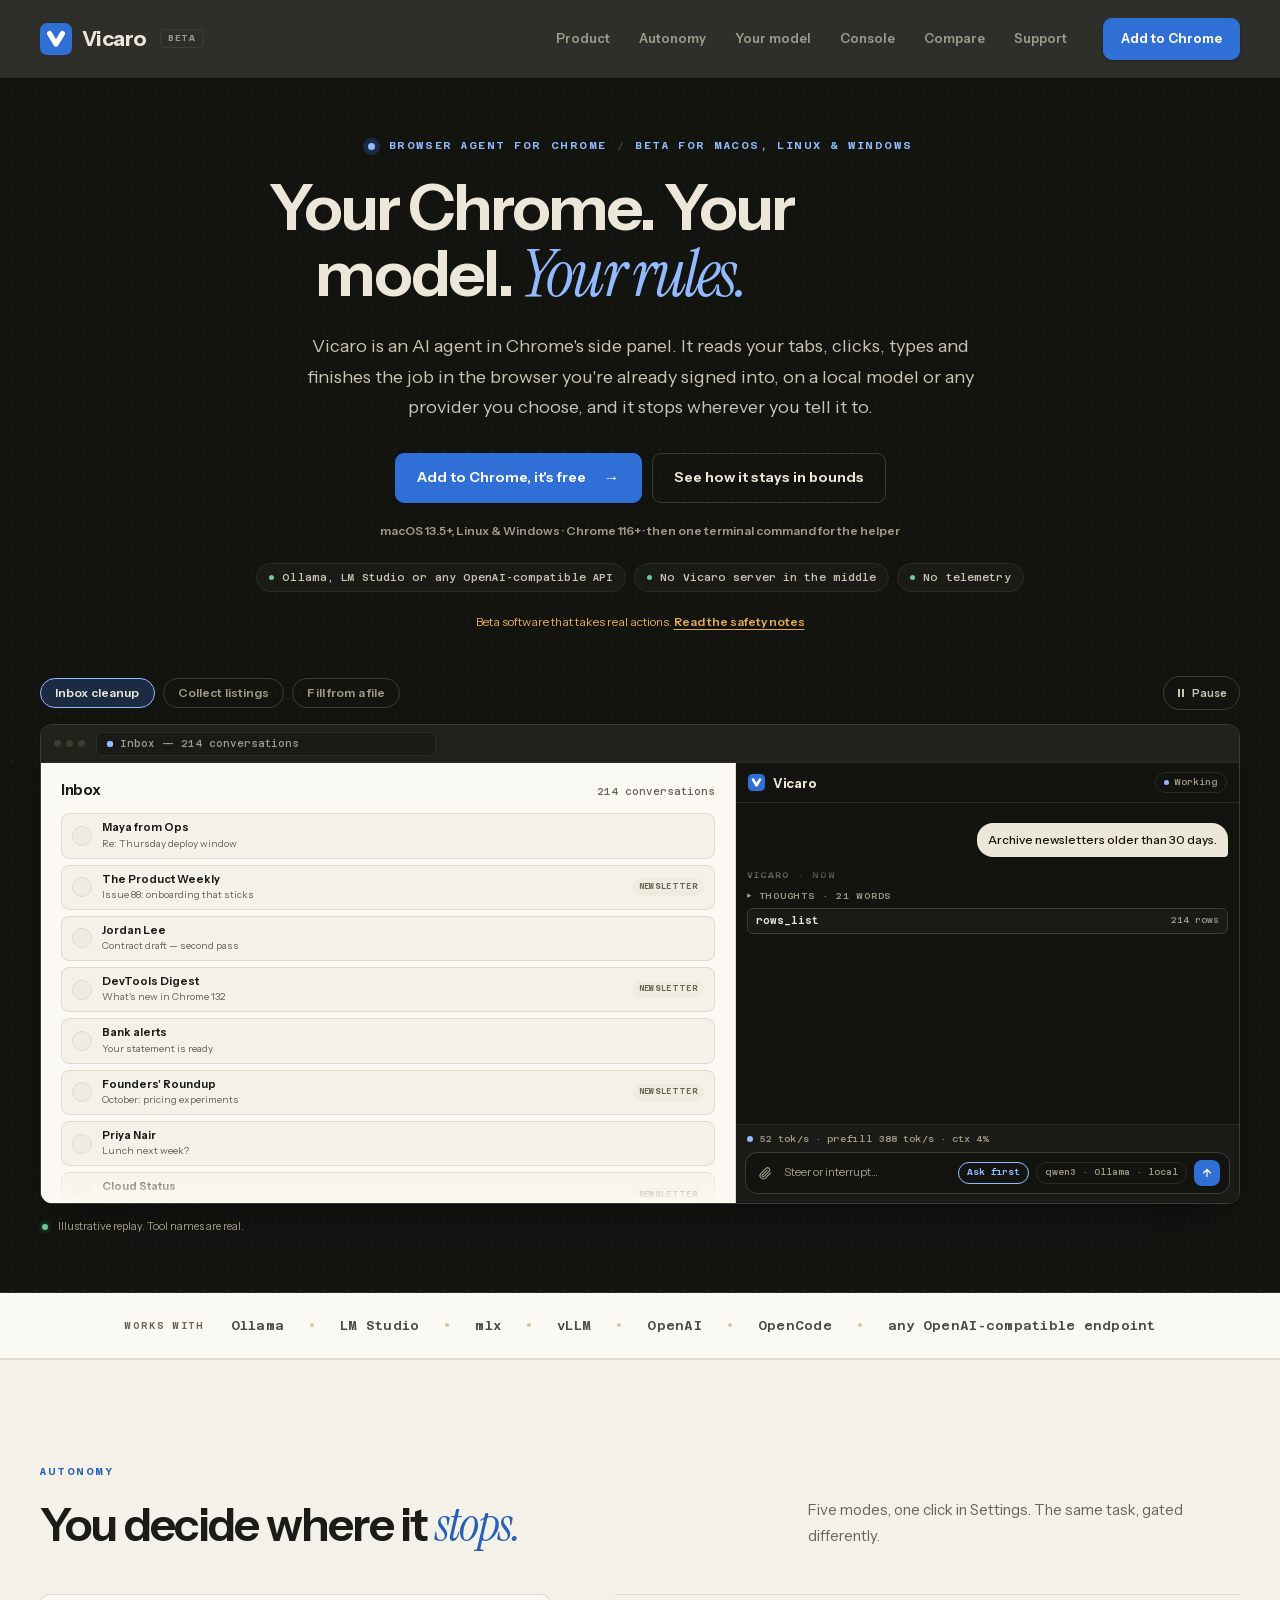
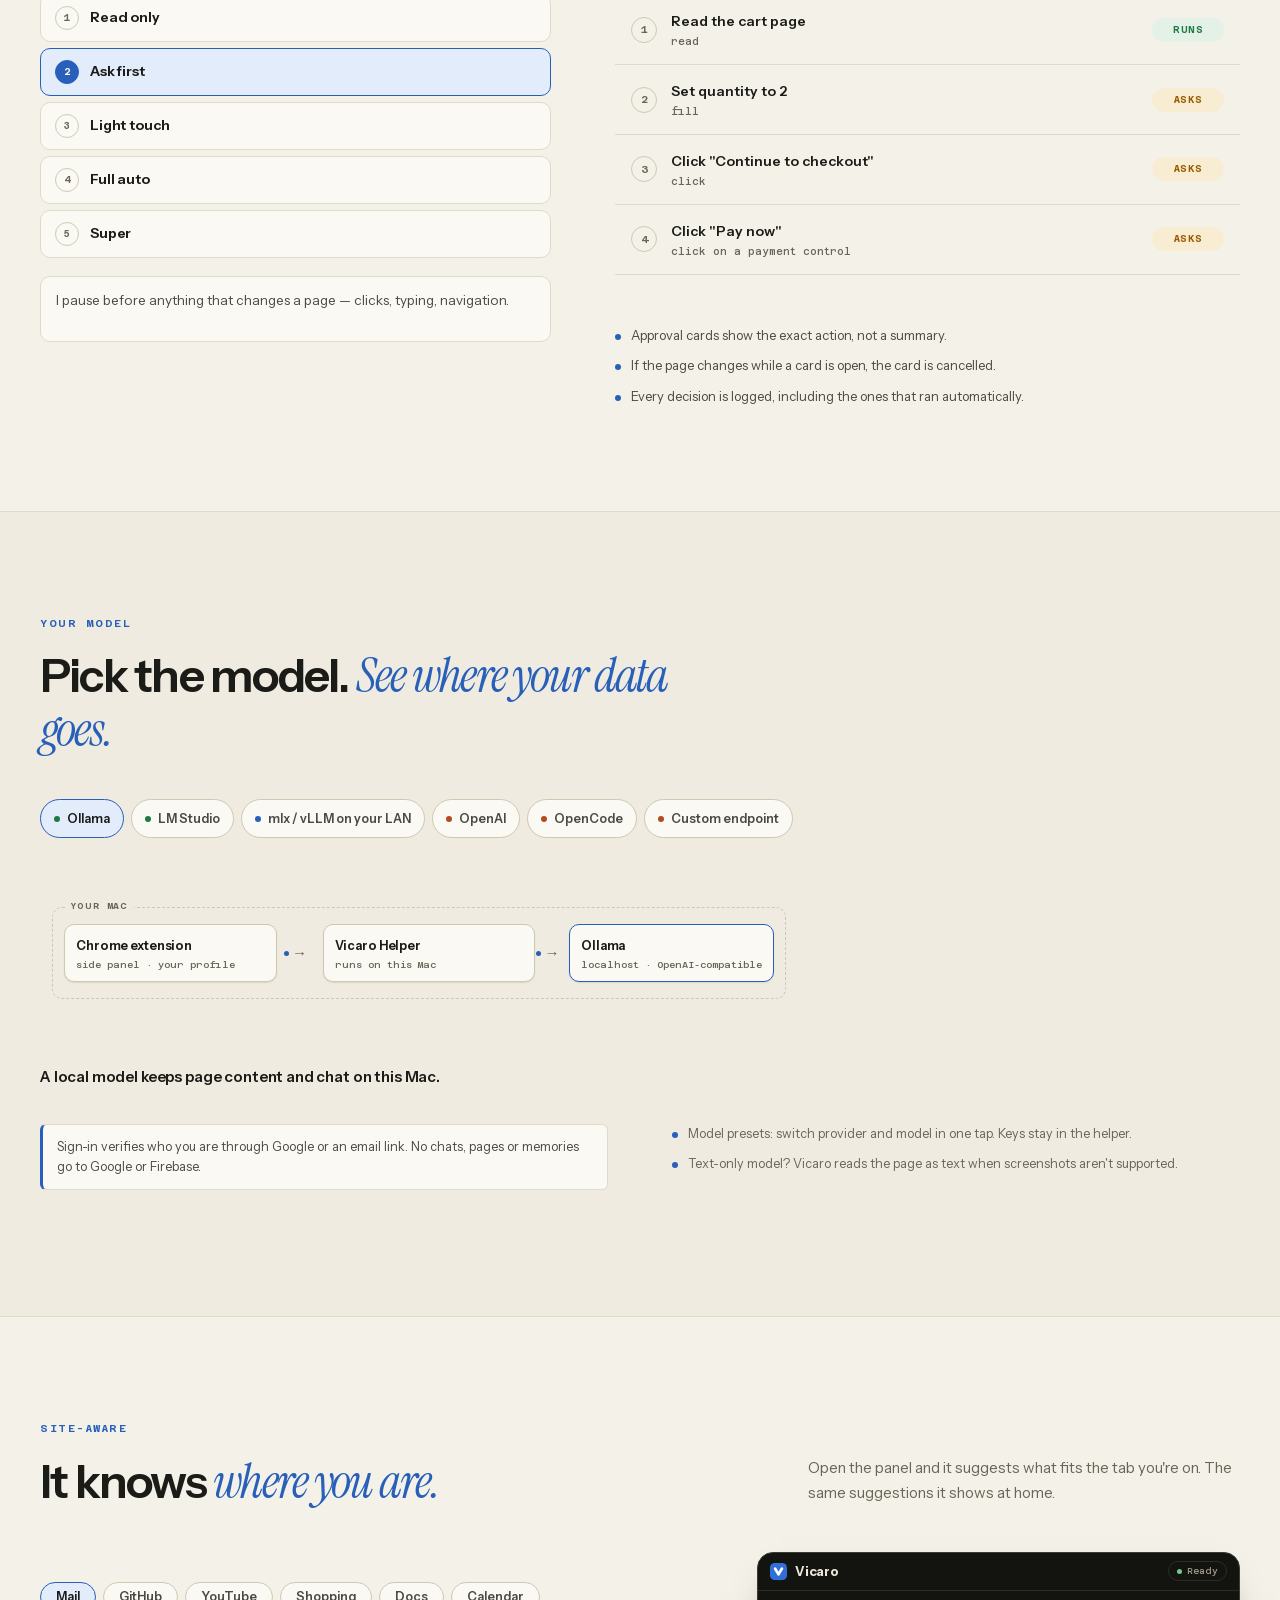
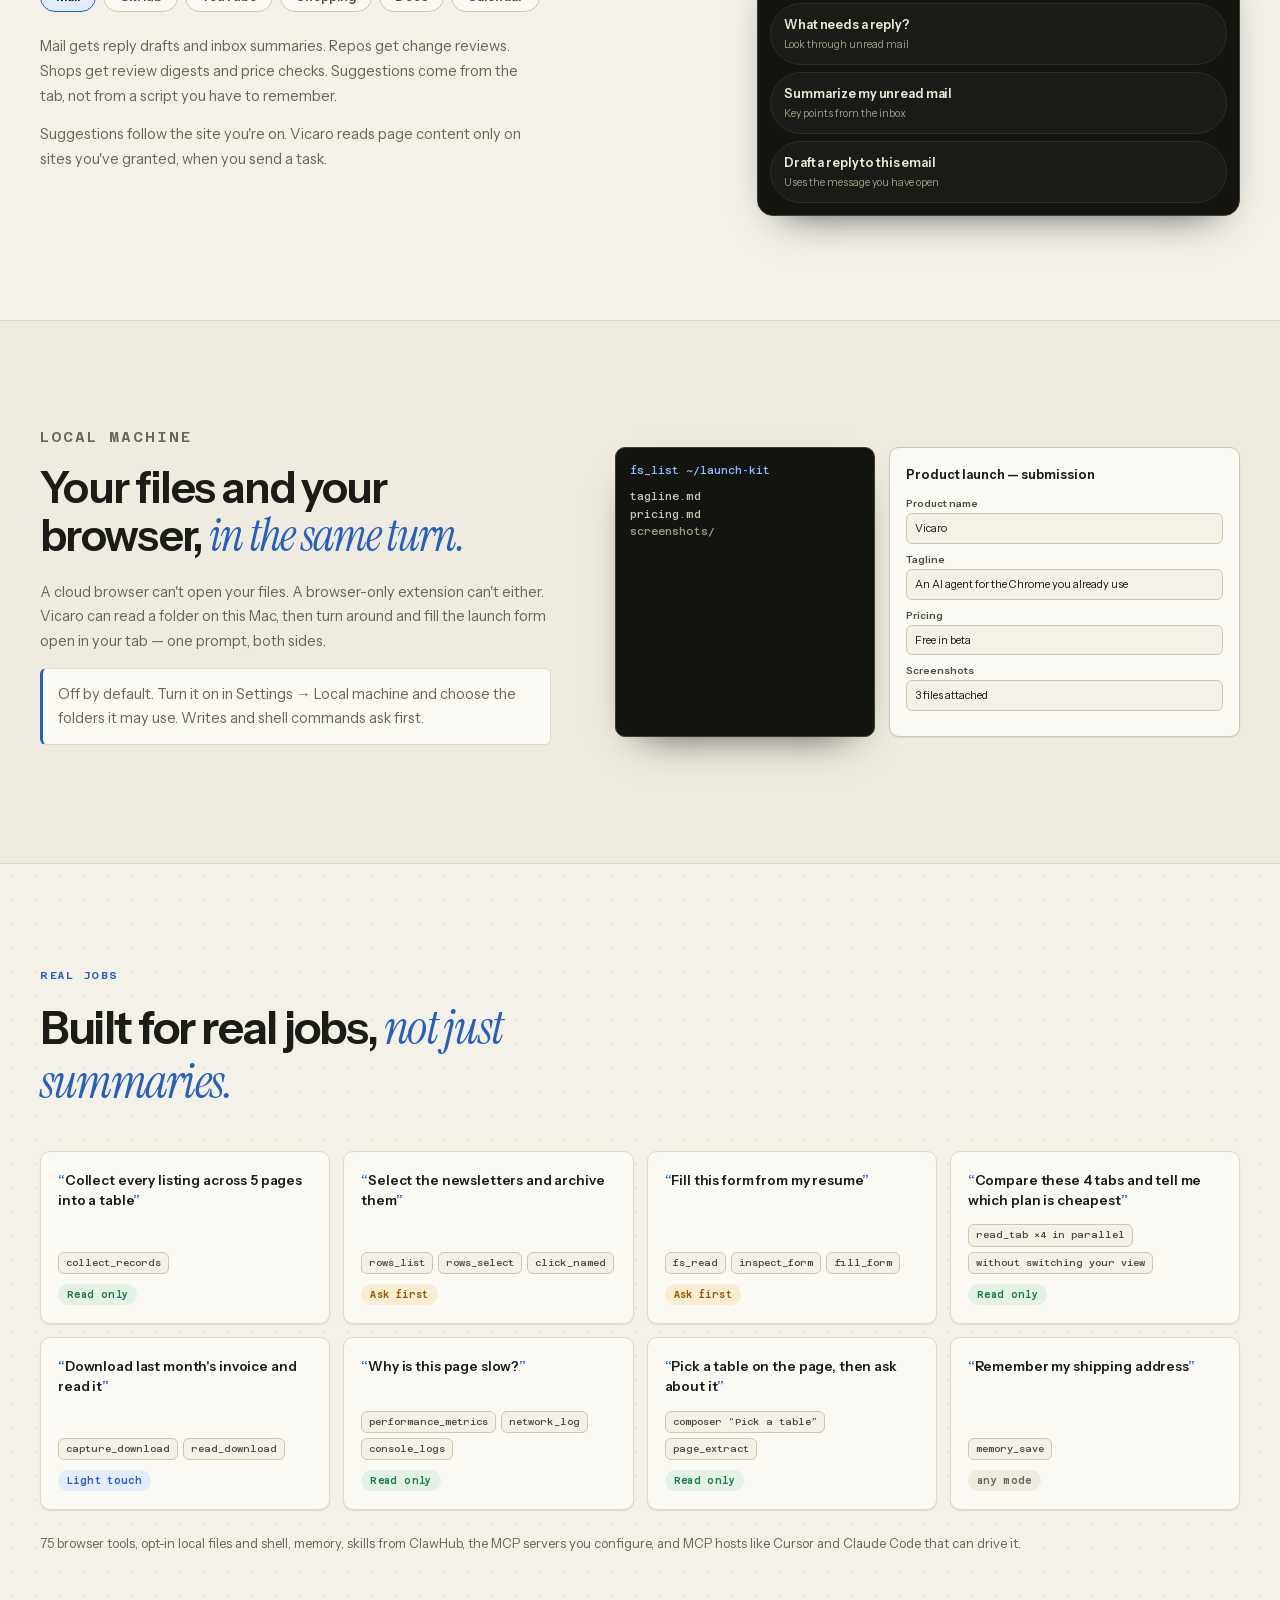
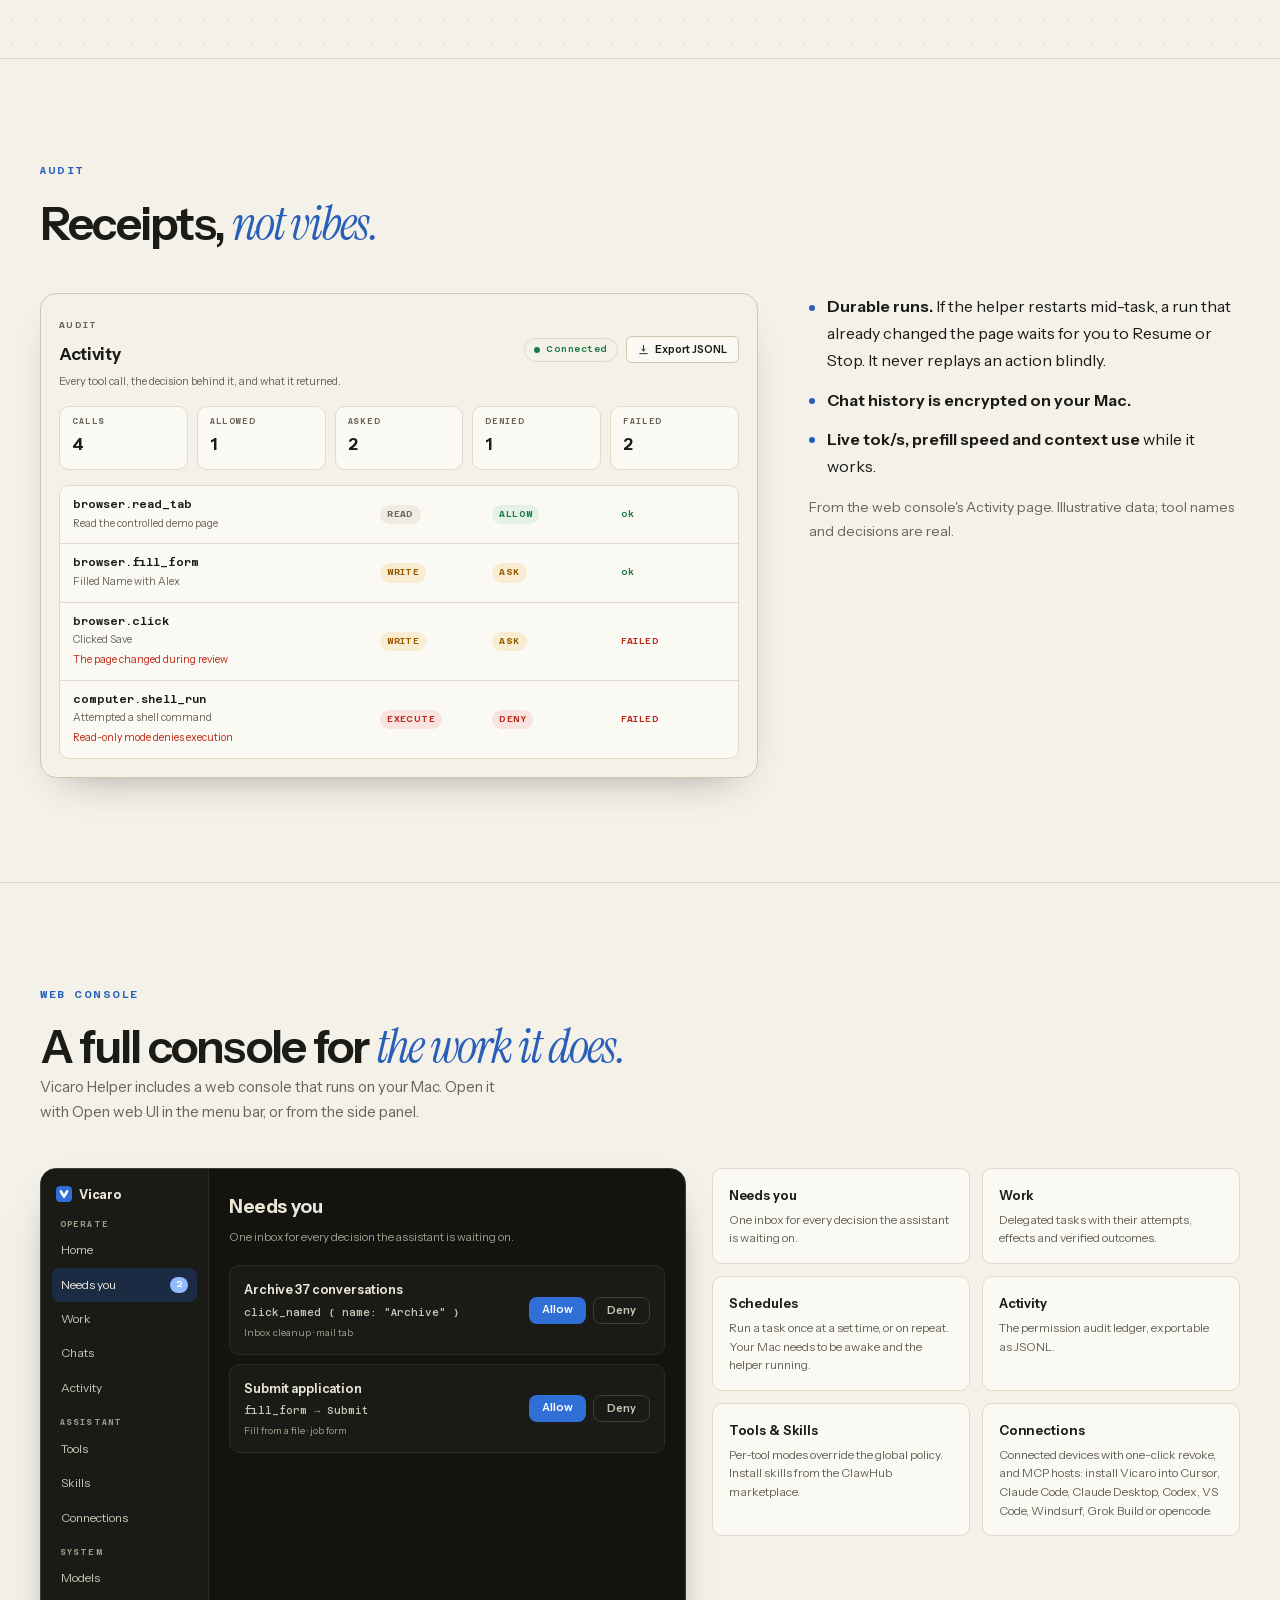
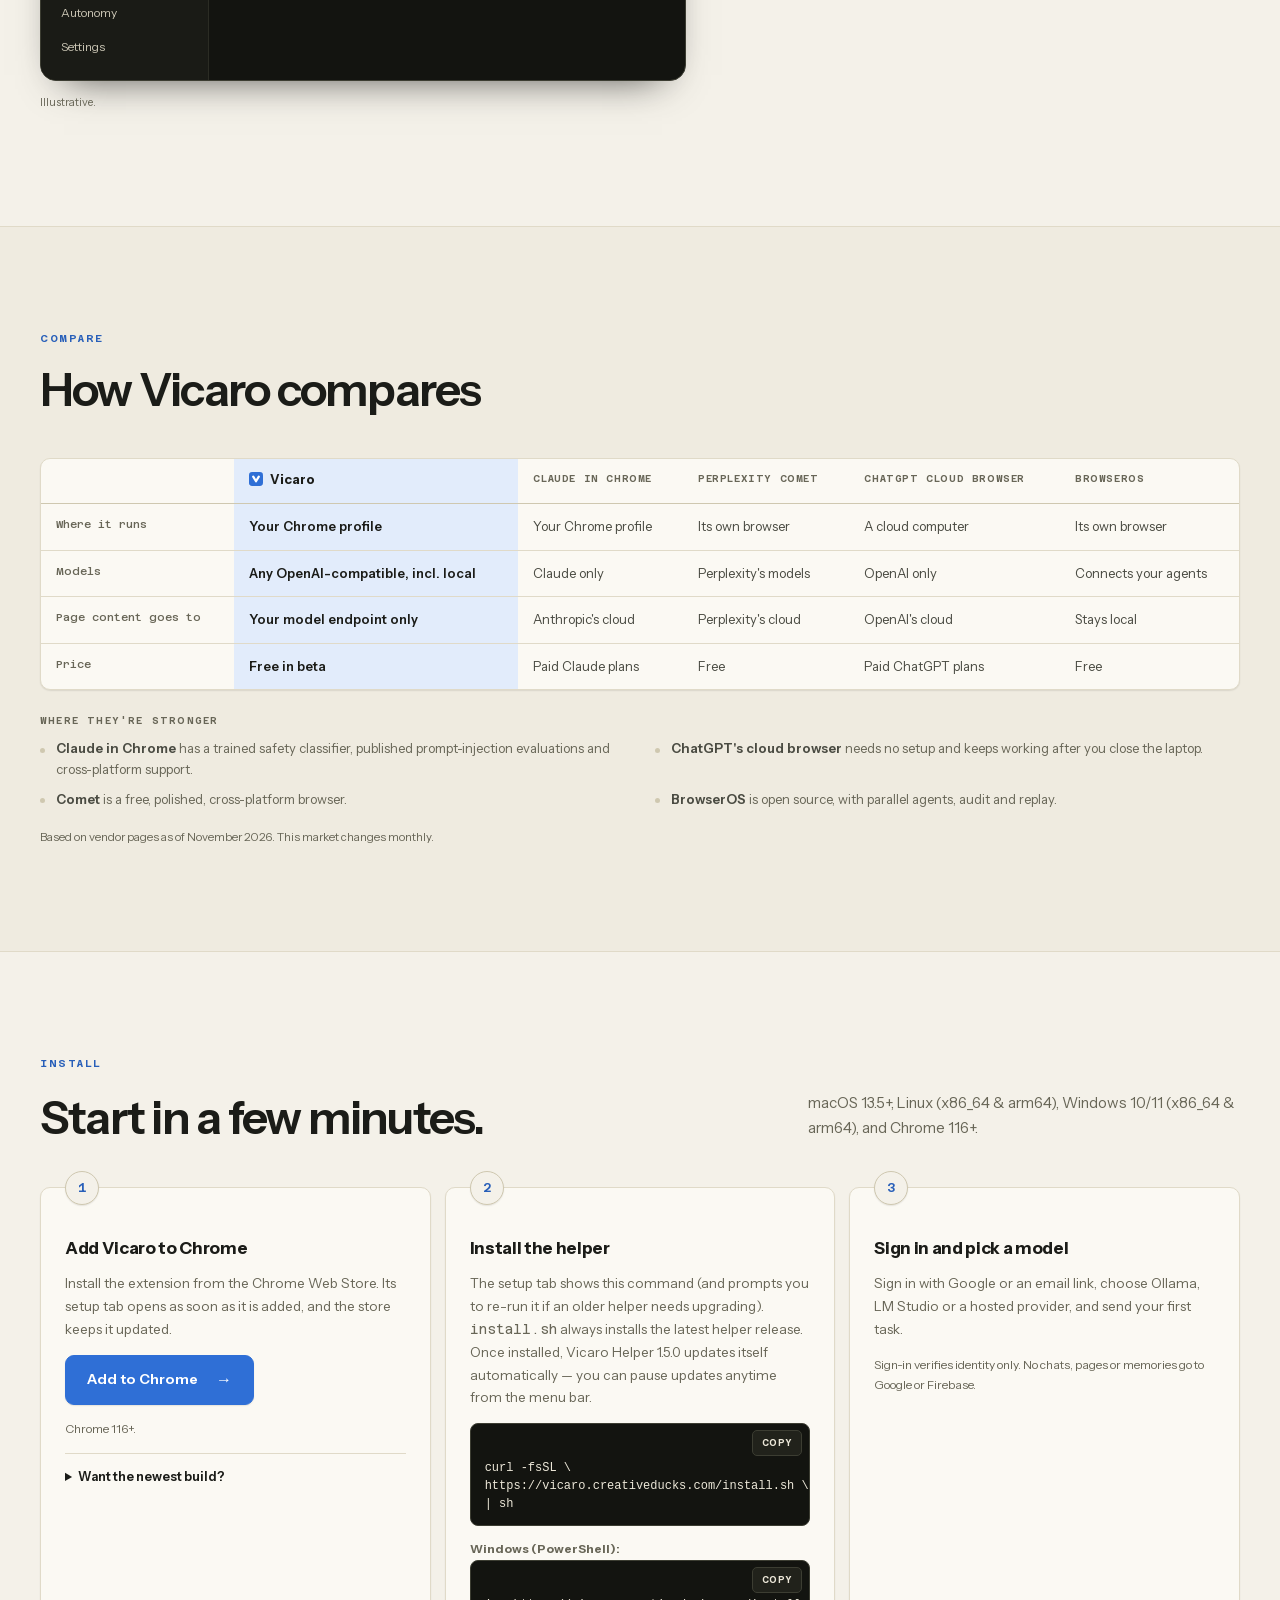
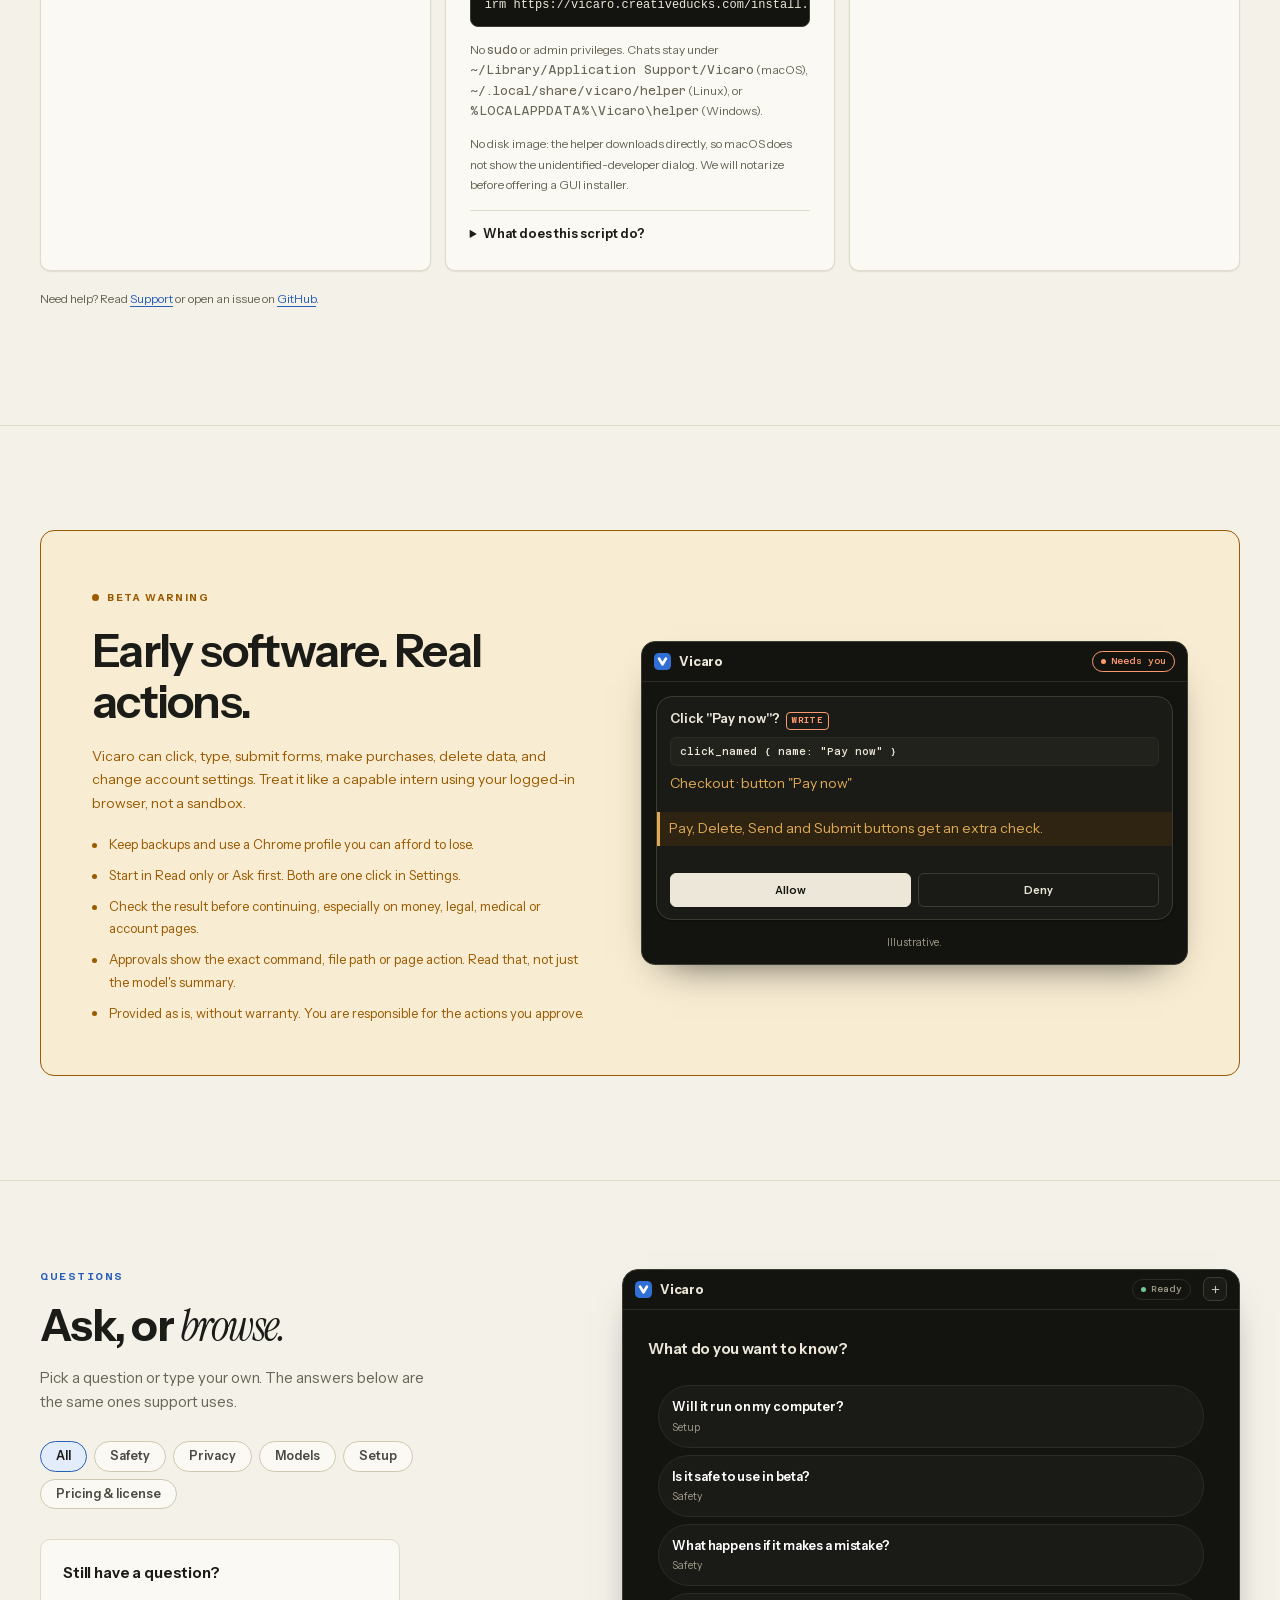
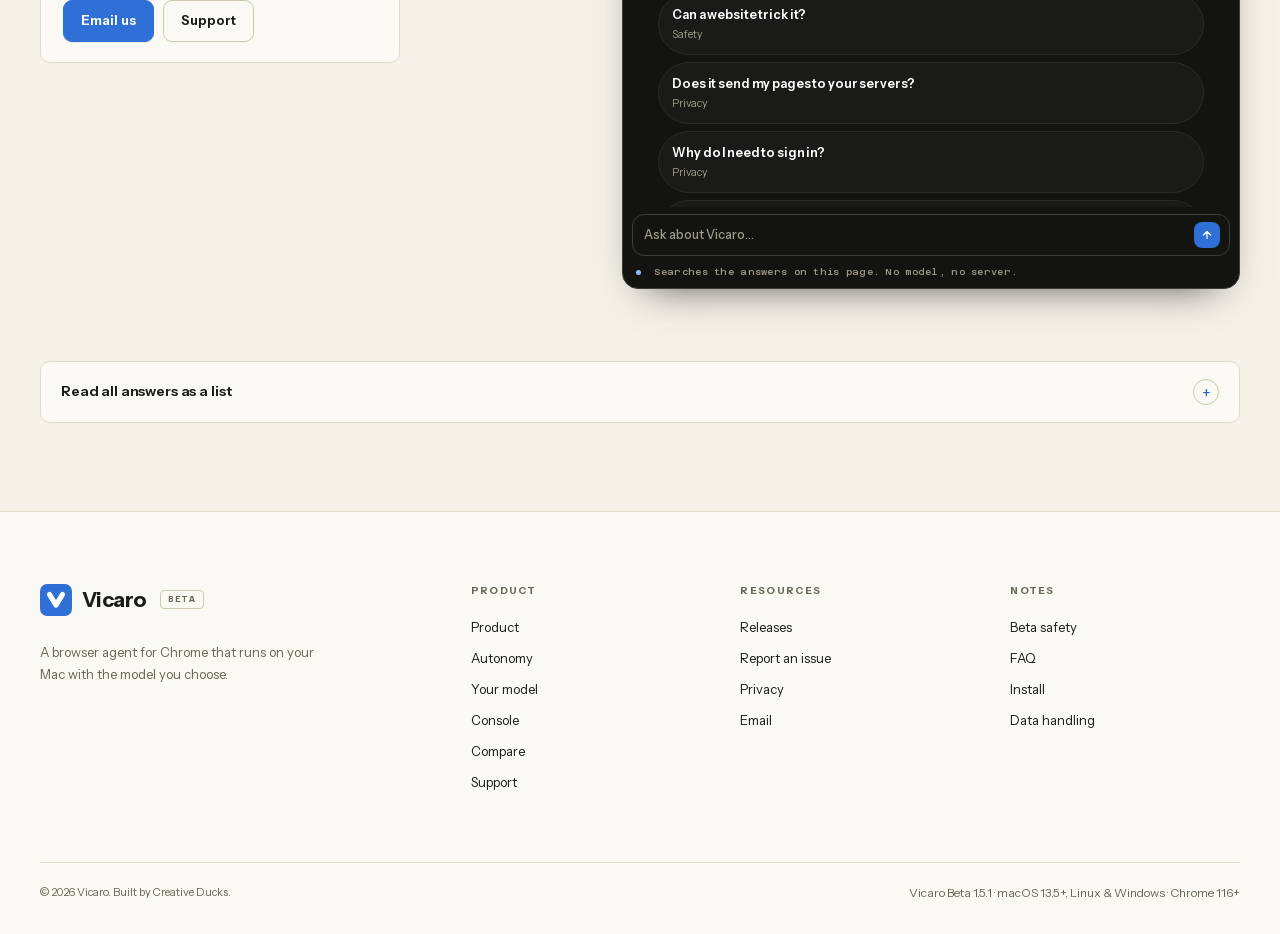
==== commit a13695e5: "Add Linux and Windows helper installers and cross-platform docs" ====
--- a/index.html
+++ b/index.html
@@ -102,7 +102,7 @@
       "name": "Vicaro Beta",
       "applicationCategory": "BrowserApplication",
       "applicationSubCategory": "Browser agent",
-      "operatingSystem": "macOS 13.5+",
+      "operatingSystem": "macOS 13.5+, Linux (x86_64, arm64), Windows 10/11 (x86_64, arm64)",
       "softwareVersion": "1.5.1",
       "datePublished": "2026-11-24",
       "description": "A browser agent for Chrome that runs on your Mac with the model you choose: Ollama, LM Studio or any OpenAI-compatible API. Five autonomy modes, exact approvals and a full audit log. Free in beta.",
@@ -145,7 +145,7 @@
           "name": "Will it run on my computer?",
           "acceptedAnswer": {
             "@type": "Answer",
-            "text": "Vicaro needs macOS 13.5 or newer and Chrome 116 or newer, on Apple Silicon or Intel. A Linux helper build is in progress. Windows support is coming soon."
+            "text": "Vicaro needs macOS 13.5 or newer (Apple Silicon or Intel), Linux (x86_64 or arm64), or Windows 10/11 (x86_64 or arm64), plus Chrome 116 or newer."
           }
         },
         {
@@ -314,14 +314,14 @@
   <section class="hero scope-dark" id="demo">
     <div class="wrap">
       <div class="hero-copy">
-        <p class="eyebrow">Browser agent for Chrome <span class="sep">/</span> Beta for macOS</p>
+        <p class="eyebrow">Browser agent for Chrome <span class="sep">/</span> Beta for macOS, Linux &amp; Windows</p>
         <h1>Your Chrome. Your model. <em>Your rules.</em></h1>
         <p class="lede">Vicaro is an AI agent in Chrome's side panel. It reads your tabs, clicks, types and finishes the job in the browser you're already signed into, on a local model or any provider you choose, and it stops wherever you tell it to.</p>
         <div class="cta">
           <a class="btn arrow" href="https://chromewebstore.google.com/detail/vicaro-beta/inemnoeadlodgmheeijooeknmladelok">Add to Chrome, it's free</a>
           <a class="btn ghost" href="#autonomy">See how it stays in bounds</a>
         </div>
-        <p class="hero-req">macOS 13.5+ · Chrome 116+ · then one Terminal command for the helper</p>
+        <p class="hero-req">macOS 13.5+, Linux &amp; Windows · Chrome 116+ · then one terminal command for the helper</p>
         <ul class="hero-meta">
           <li>Ollama, LM Studio or any OpenAI-compatible API</li>
           <li>No Vicaro server in the middle</li>
@@ -849,7 +849,7 @@
         <div>
           <p class="kicker">Install</p>
           <h2>Start in a few minutes.</h2>
-          <p class="sub">macOS 13.5+ and Chrome 116+. Linux is in progress. Windows support is coming soon.</p>
+          <p class="sub">macOS 13.5+, Linux (x86_64 &amp; arm64), Windows 10/11 (x86_64 &amp; arm64), and Chrome 116+.</p>
         </div>
       </div>
       <div class="install-grid">
@@ -879,16 +879,18 @@
           <div class="code scope-dark"><div class="code-bar"><button class="copy" type="button" aria-live="polite" data-copy="install-command">COPY</button></div><code id="install-command" class="multiline">curl -fsSL \
 https://vicaro.creativeducks.com/install.sh \
 | sh</code></div>
-          <p class="install-note">Open Terminal with <span class="mono">⌘Space</span>, type <span class="mono">Terminal</span>, then Return. No <span class="mono">sudo</span>. The installer verifies the download and keeps chats in <span class="mono">~/Library/Application Support/Vicaro</span>.</p>
+          <p class="install-note"><strong>Windows (PowerShell):</strong></p>
+          <div class="code scope-dark"><div class="code-bar"><button class="copy" type="button" aria-live="polite" data-copy="install-command-win">COPY</button></div><code id="install-command-win">irm https://vicaro.creativeducks.com/install.ps1 | iex</code></div>
+          <p class="install-note">No <span class="mono">sudo</span> or admin privileges. Chats stay under <span class="mono">~/Library/Application Support/Vicaro</span> (macOS), <span class="mono">~/.local/share/vicaro/helper</span> (Linux), or <span class="mono">%LOCALAPPDATA%\Vicaro\helper</span> (Windows).</p>
           <p class="install-note">No disk image: the helper downloads directly, so macOS does not show the unidentified-developer dialog. We will notarize before offering a GUI installer.</p>
           <details class="script-details">
             <summary>What does this script do?</summary>
             <ul>
-              <li>Detects your Mac (Apple Silicon or Intel)</li>
+              <li>Detects your OS and CPU (macOS arm64/x86_64 or Linux x86_64/arm64)</li>
               <li>Downloads the helper from GitHub Releases</li>
               <li>Verifies its SHA-256 checksum</li>
-              <li>Installs <span class="mono">~/Applications/Vicaro Helper.app</span> without sudo</li>
-              <li>Registers a login item and starts the helper</li>
+              <li>Installs <span class="mono">~/Applications/Vicaro Helper.app</span> (macOS) or <span class="mono">~/.local/share/vicaro/app</span> + <span class="mono">~/.local/bin/vicaro-helper</span> (Linux) without sudo</li>
+              <li>Registers the login agent / <span class="mono">systemd --user</span> service and starts the helper</li>
             </ul>
             <p>Preview without changing anything:</p>
             <div class="code"><div class="code-bar"><button class="copy" type="button" aria-live="polite" data-copy="dryrun-command">COPY</button></div><code id="dryrun-command">curl -fsSL https://vicaro.creativeducks.com/install.sh | sh -s -- --dry-run</code></div>
@@ -989,7 +991,7 @@
         <div class="faq">
           <details id="faq-compat" name="faq" data-topic="setup" data-sources="Install|#install">
             <summary>Will it run on my computer?</summary>
-            <p>Vicaro needs macOS 13.5 or newer and Chrome 116 or newer, on Apple Silicon or Intel. A Linux helper build is in progress. Windows support is coming soon.</p>
+            <p>Vicaro needs macOS 13.5 or newer (Apple Silicon or Intel), Linux (x86_64 or arm64), or Windows 10/11 (x86_64 or arm64), plus Chrome 116 or newer.</p>
           </details>
           <details id="faq-safe" name="faq" data-topic="safety" data-sources="Safety notes|#safety,Autonomy modes|#autonomy">
             <summary>Is it safe to use in beta?</summary>
@@ -1093,7 +1095,7 @@
     </div>
     <div class="footer-bottom">
       <span>&copy; 2026 Vicaro. Built by Creative Ducks.</span>
-      <span class="fine">Vicaro Beta 1.5.1 &middot; macOS 13.5+ &middot; Chrome 116+</span>
+      <span class="fine">Vicaro Beta 1.5.1 &middot; macOS 13.5+, Linux &amp; Windows &middot; Chrome 116+</span>
     </div>
   </div>
 </footer>
